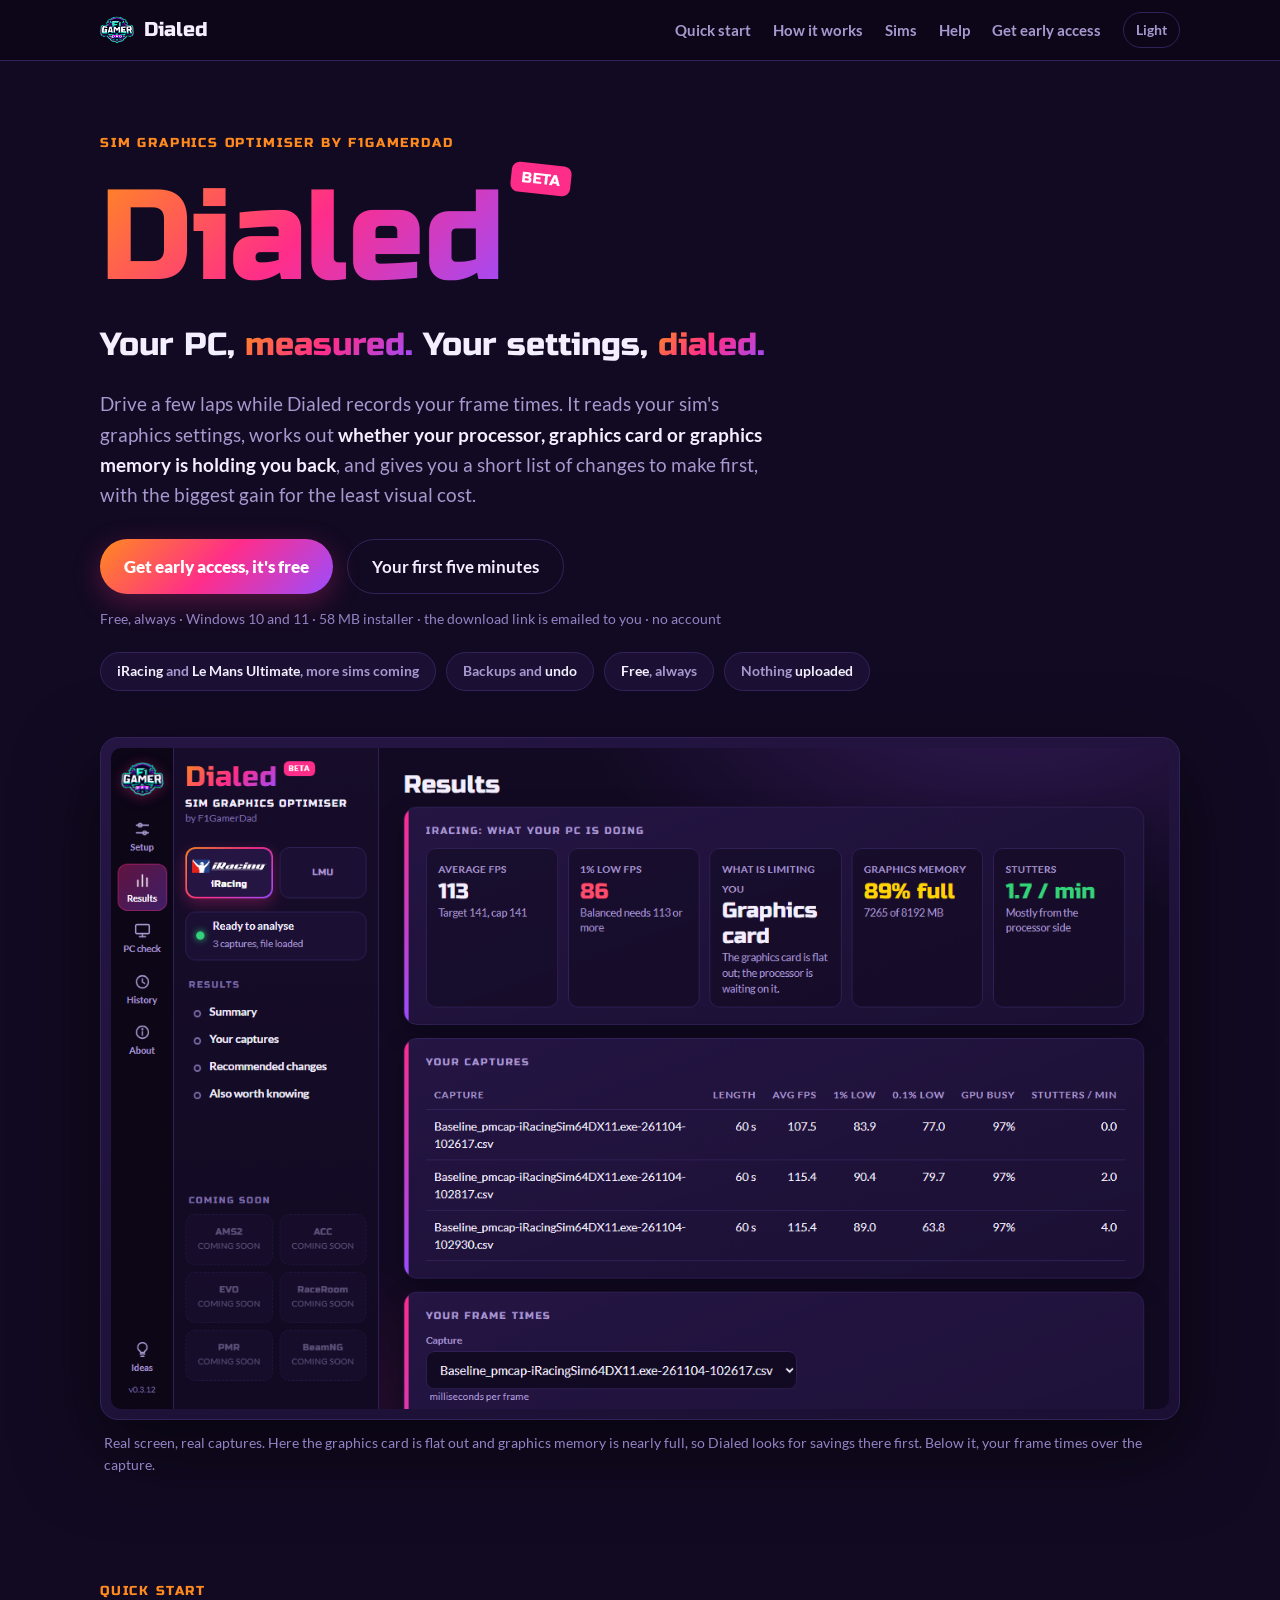
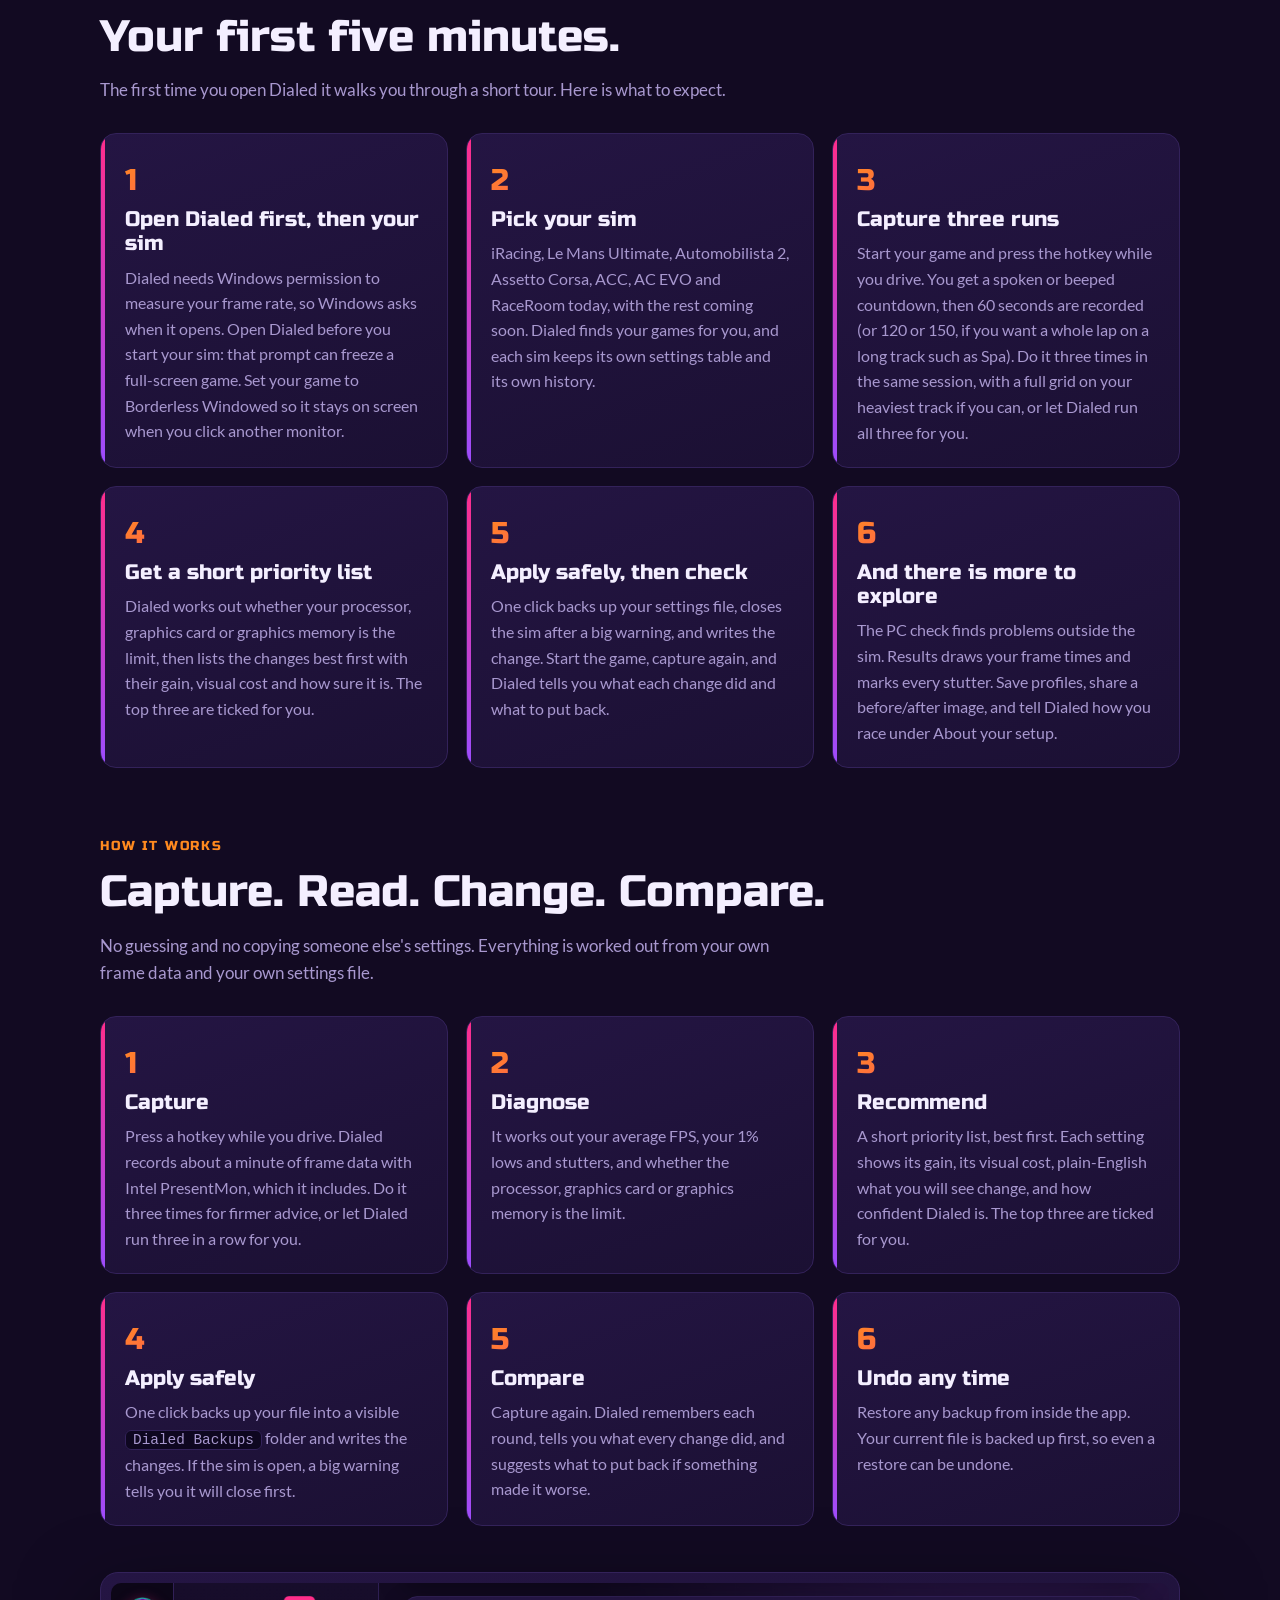
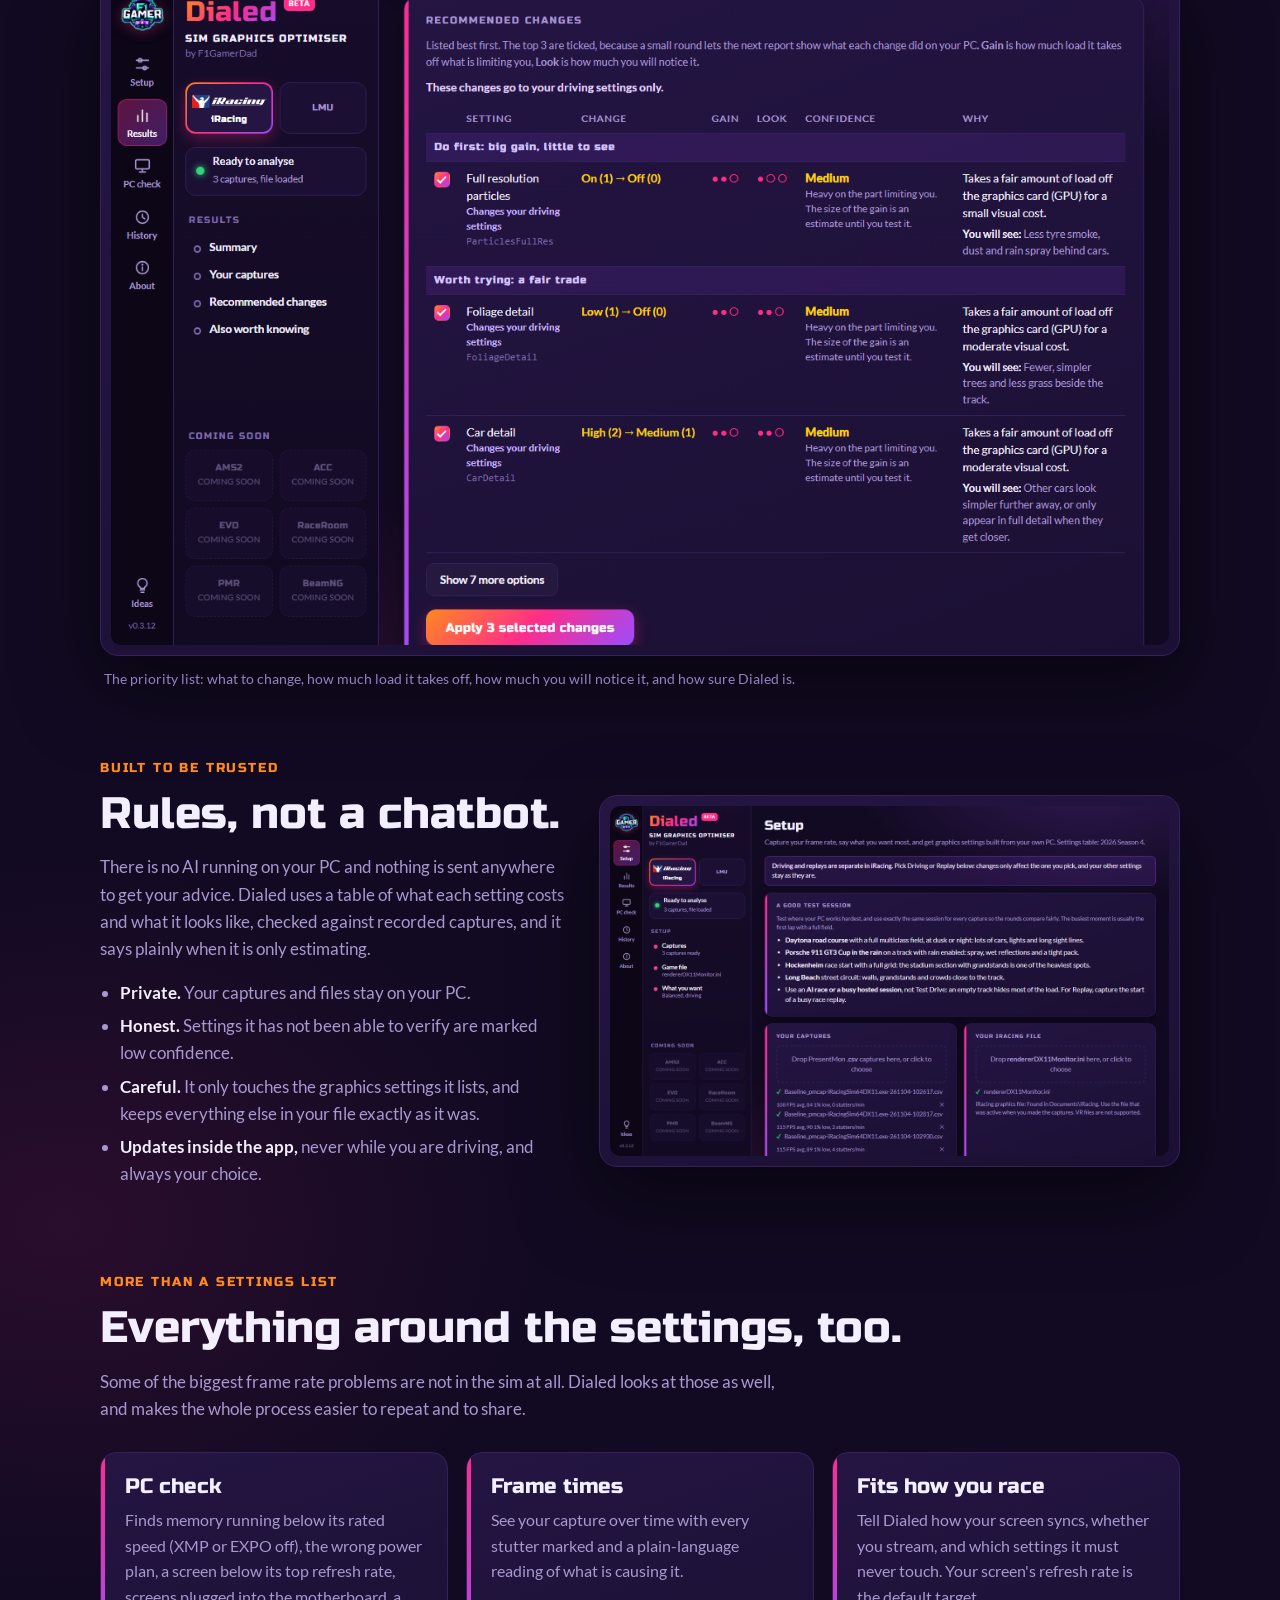
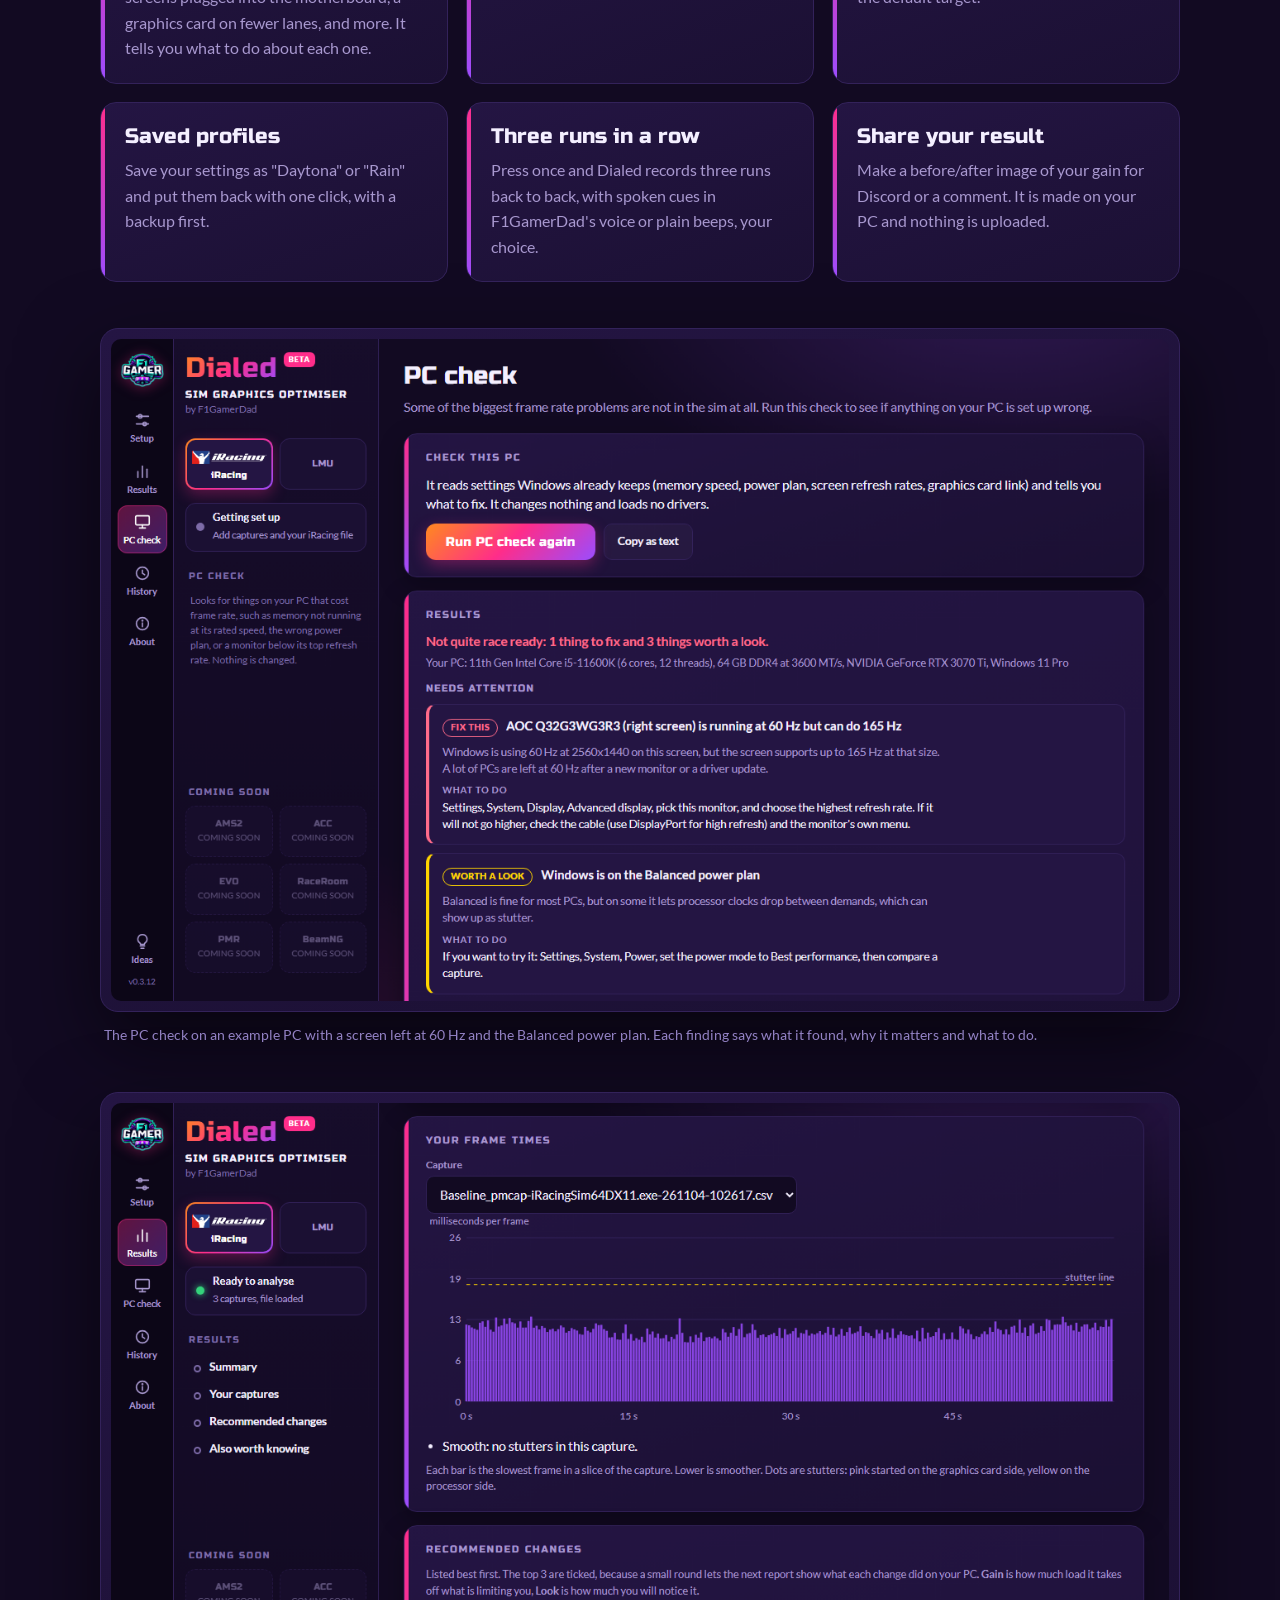
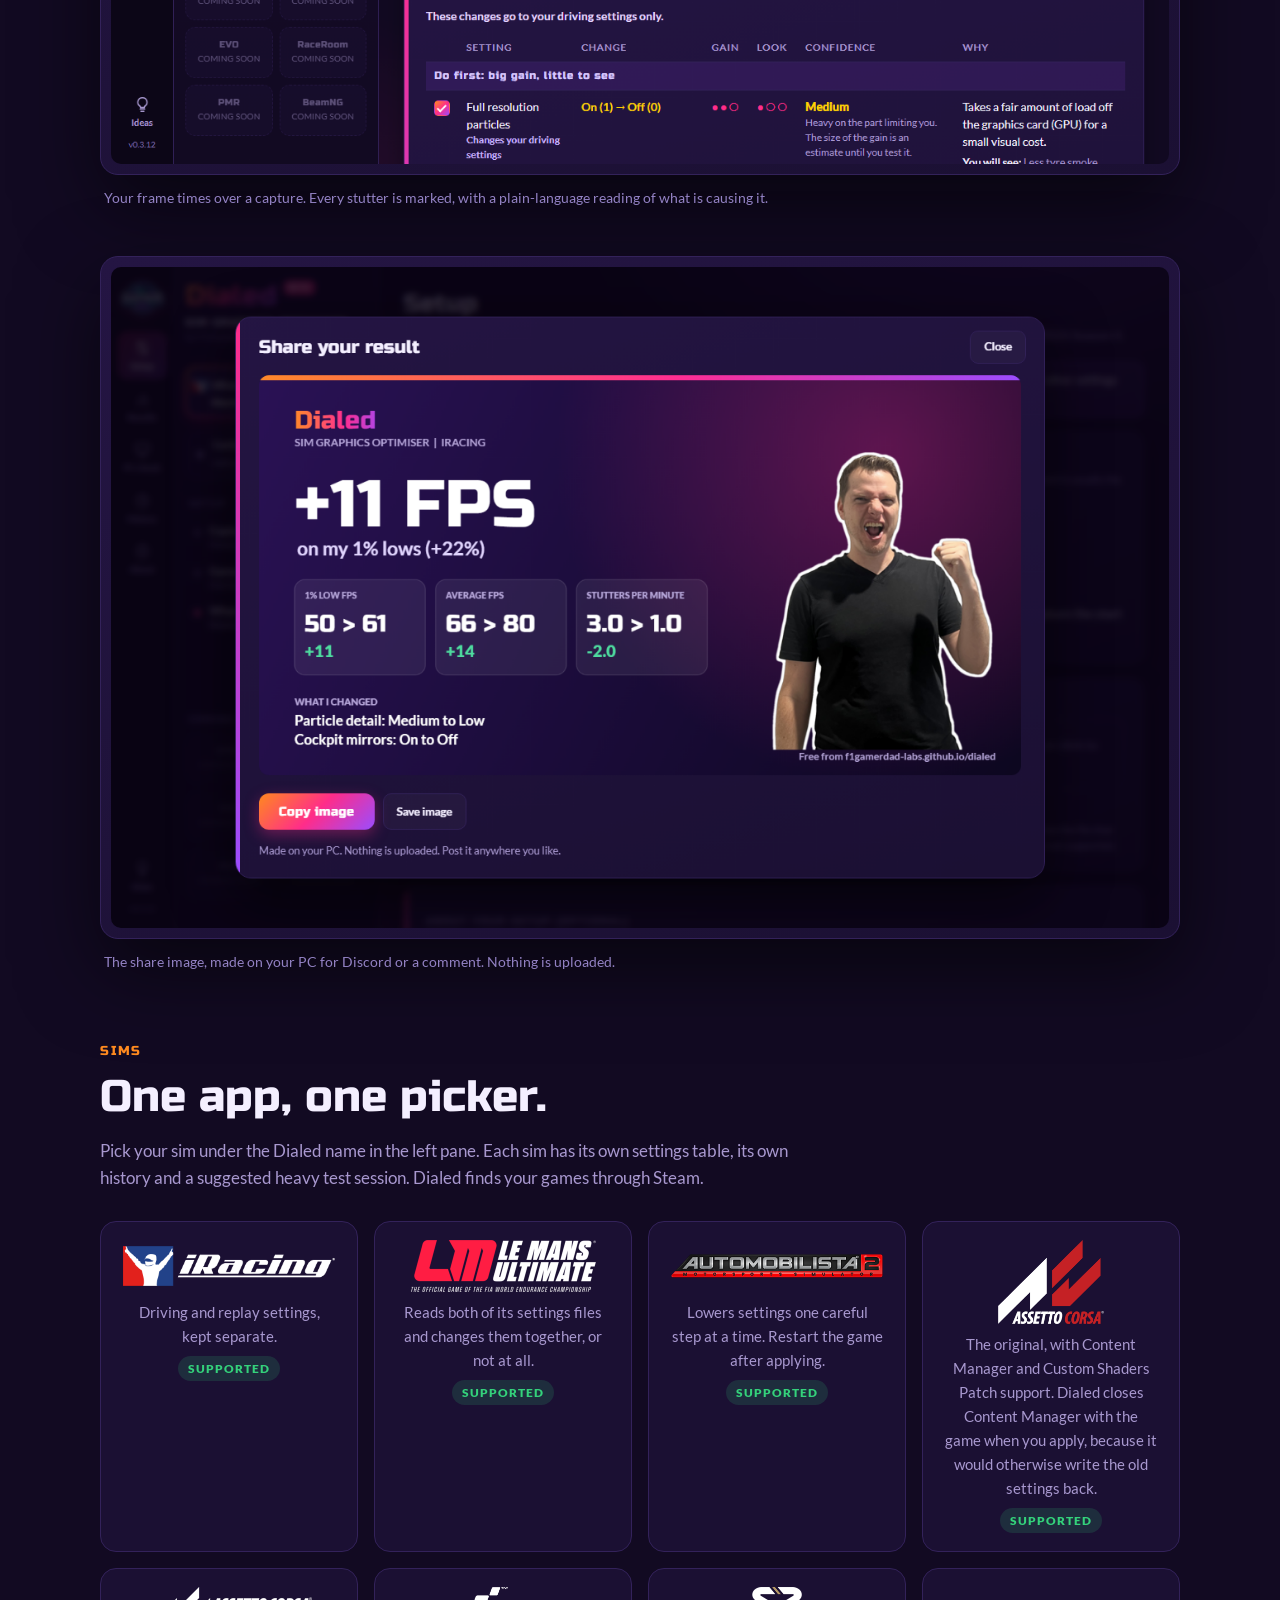
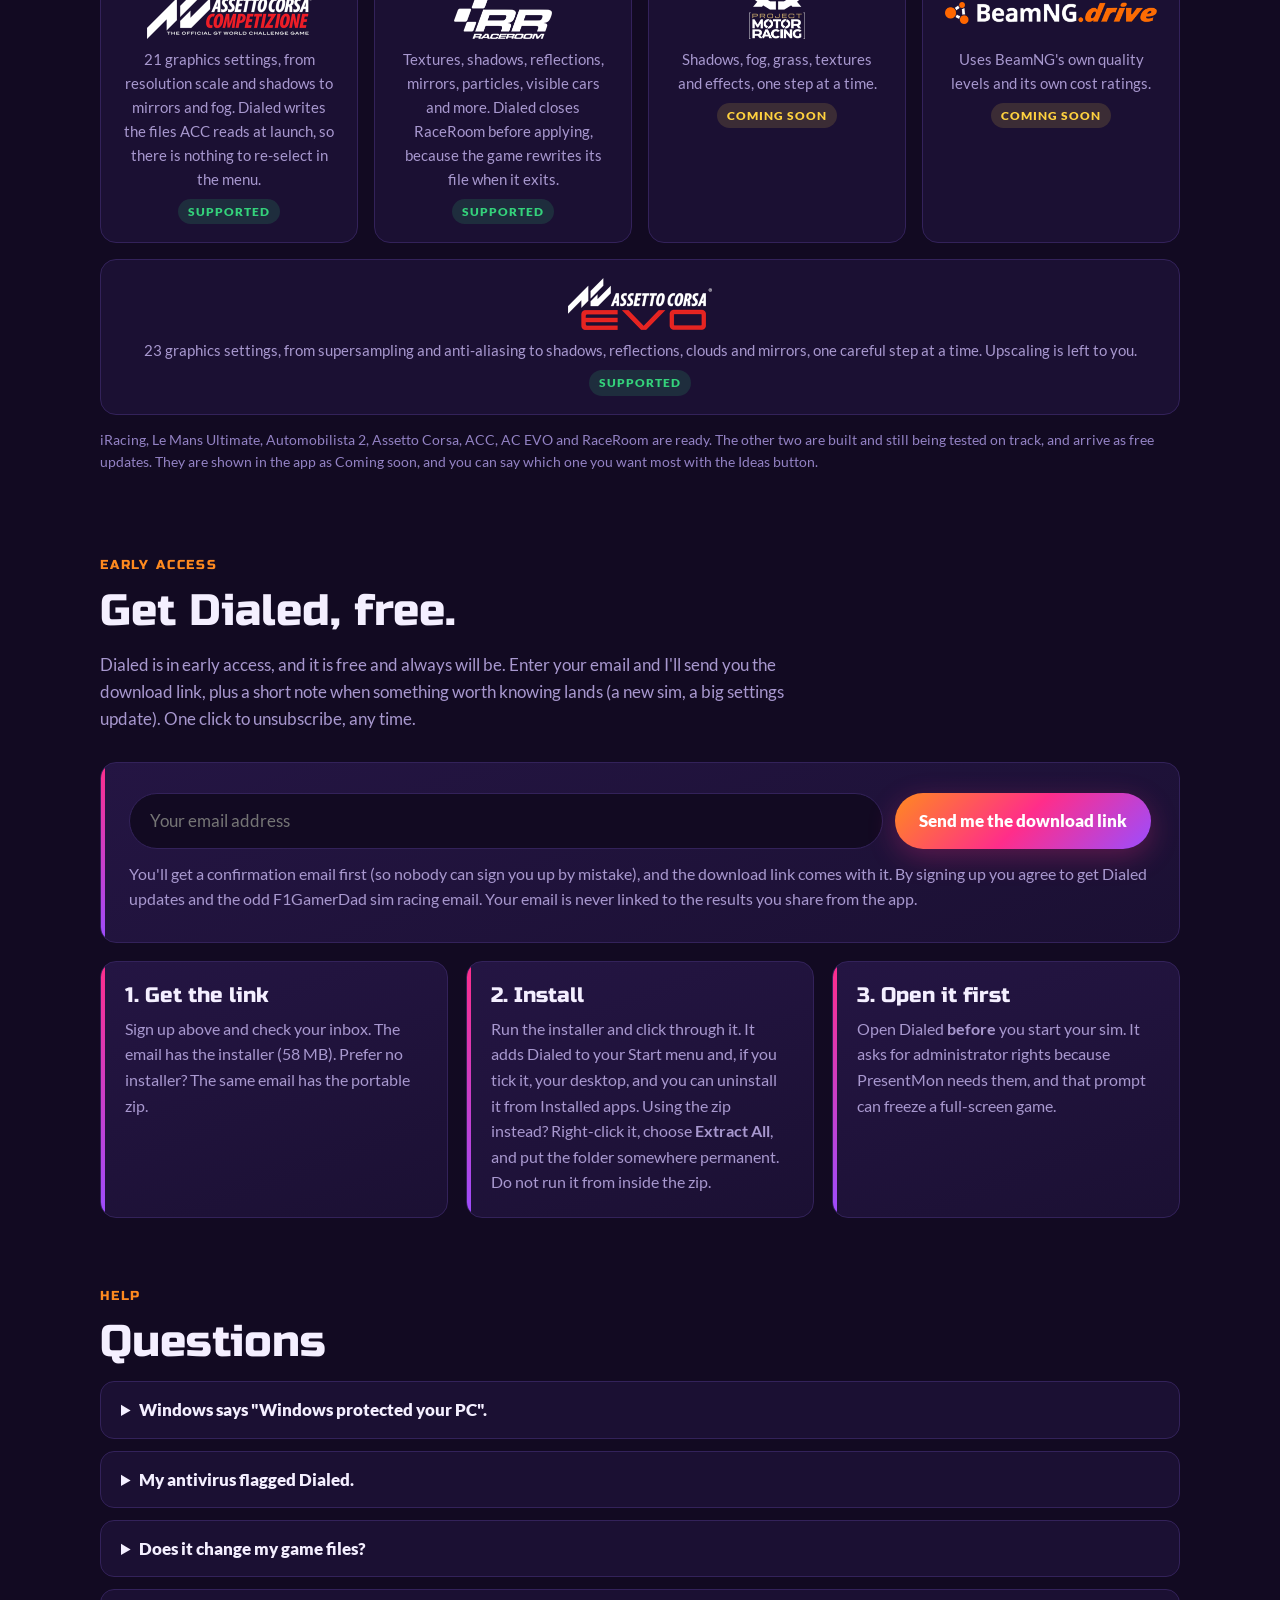
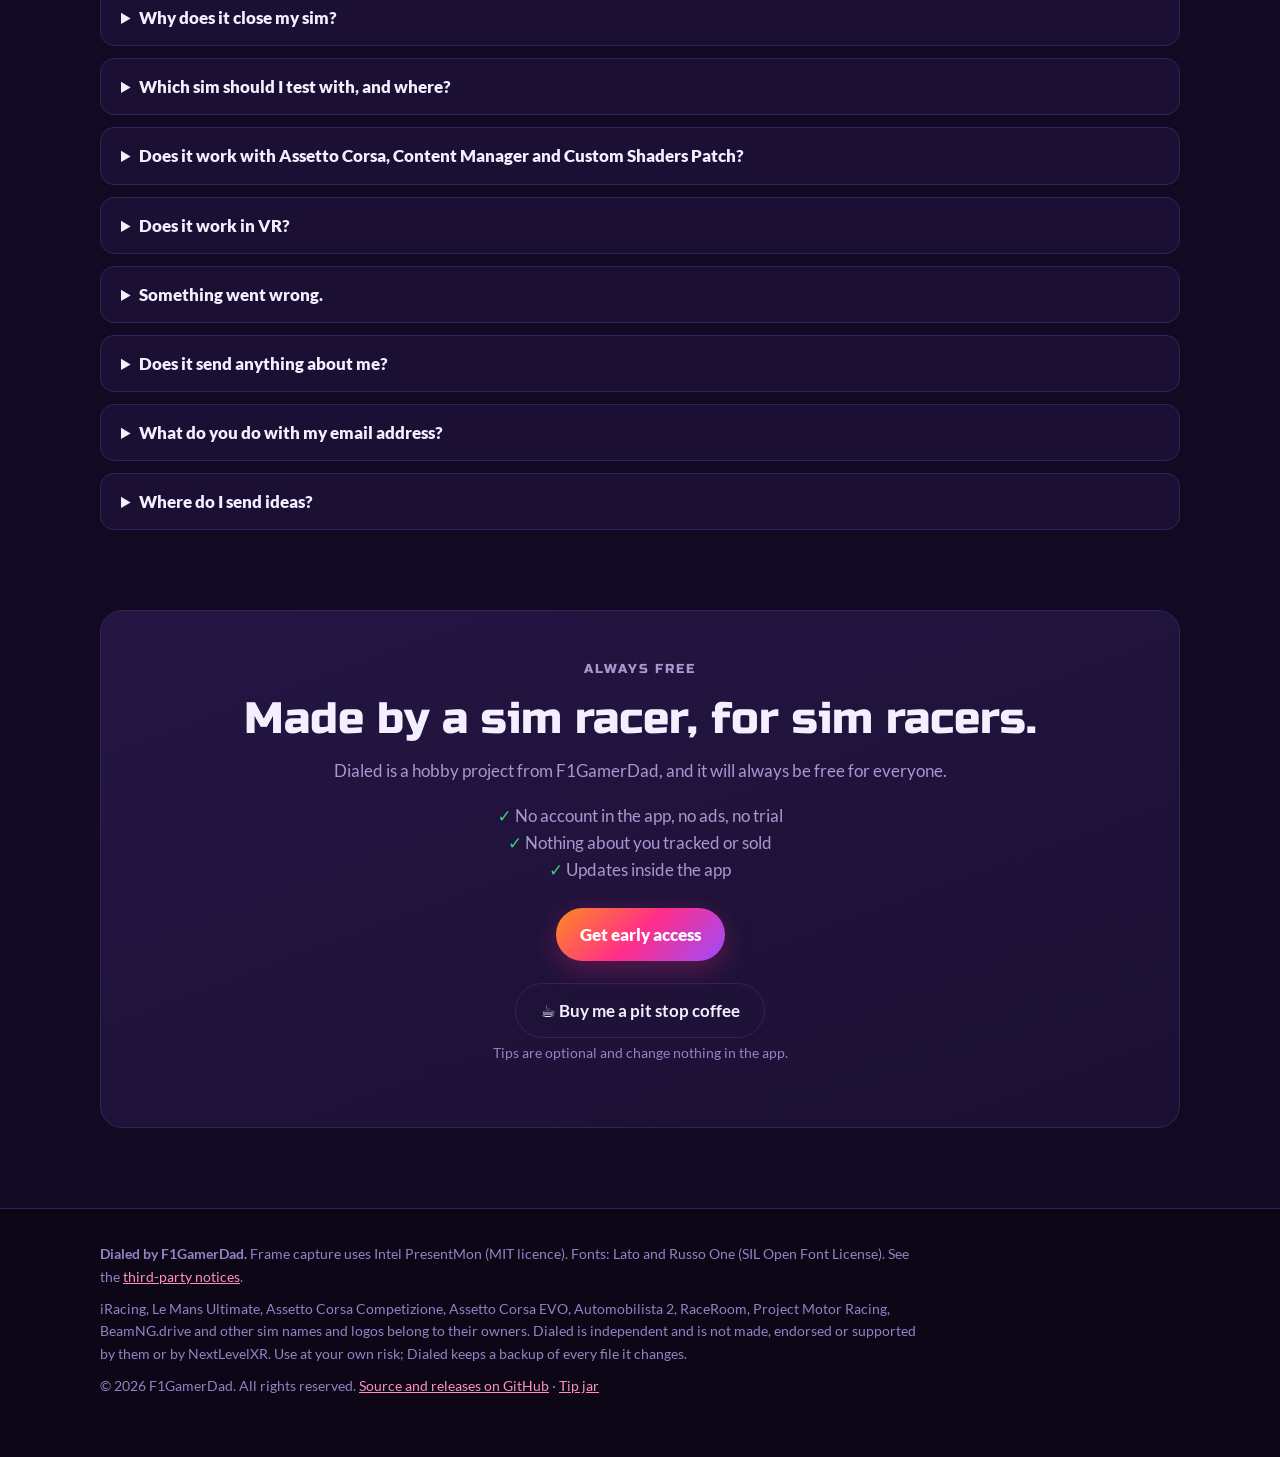
==== docs/index.html @ 2cbf71bb "Longer captures (60/120/150 s) and a start screen Capture length option, with a note when rounds wer" ====
<!doctype html>
<html lang="en">
<head>
<meta charset="utf-8">
<meta name="viewport" content="width=device-width, initial-scale=1">
<title>Dialed: sim graphics settings built from your own PC</title>
<meta name="description" content="Dialed reads your frame data and your sim's graphics settings, then tells you which settings to change first for a smoother frame rate. Free, always, for iRacing, Le Mans Ultimate, Automobilista 2, Assetto Corsa (including Custom Shaders Patch), Assetto Corsa Competizione, Assetto Corsa EVO and RaceRoom, with Project Motor Racing and BeamNG coming soon. Not for VR.">
<meta property="og:title" content="Dialed by F1GamerDad: Sim Graphics Optimiser">
<meta property="og:description" content="Capture a few laps. Dialed tells you what to change first. Rules-based, private, with backups and undo.">
<meta property="og:image" content="img/app-results.png">
<link rel="icon" href="assets/f1gd-logo.png">
<script>(function(){try{var t=localStorage.getItem("dialed.site.theme");if(t==="system")t=matchMedia("(prefers-color-scheme: light)").matches?"light":"dark";document.documentElement.dataset.theme=t==="light"?"light":"dark"}catch(e){}})();</script>
<style>
@font-face { font-family:"Lato"; src:url("assets/fonts/Lato-Regular.ttf") format("truetype"); font-weight:400; font-display:swap; }
@font-face { font-family:"Lato"; src:url("assets/fonts/Lato-Bold.ttf") format("truetype"); font-weight:700; font-display:swap; }
@font-face { font-family:"Lato"; src:url("assets/fonts/Lato-Black.ttf") format("truetype"); font-weight:900; font-display:swap; }
@font-face { font-family:"Russo One"; src:url("assets/fonts/RussoOne-400.woff2") format("woff2"); font-weight:400; font-display:swap; }
:root {
  --orange:#ff8a1f; --pink:#ff2d8a; --purple:#9b4dff; --yellow:#ffd400;
  --grad:linear-gradient(135deg,#ff8a1f 0%,#ff2d8a 50%,#9b4dff 100%);
  --bg:#120a22; --card:#1b1033; --card2:#241543; --line:#33225a; --rail:#0c0617;
  --text:#f4efff; --muted:#a898cf; --dim:#9382c4; --good:#34d27b;
}
* { box-sizing:border-box; }
html { scroll-behavior:smooth; scroll-padding-top:72px; }
body { margin:0; background:var(--bg); color:var(--text); font:17px/1.6 "Lato",system-ui,"Segoe UI",sans-serif;
  background-image:radial-gradient(1000px 600px at 85% -5%,rgba(155,77,255,.25),transparent 60%),radial-gradient(800px 600px at 5% 40%,rgba(255,45,138,.10),transparent 60%); background-repeat:no-repeat; }
h1,h2,h3 { font-family:"Russo One","Lato",sans-serif; font-weight:400; margin:0; line-height:1.15; }
a { color:#ff8fc0; } a:hover { color:#fff; }
.wrap { width:min(1080px,100% - 32px); margin:0 auto; }
.eyebrow { font-family:"Russo One"; font-size:13px; letter-spacing:.14em; text-transform:uppercase; color:var(--orange); margin:0 0 10px; }

/* nav */
nav.top { position:sticky; top:0; z-index:20; background:rgba(12,6,23,.88); backdrop-filter:blur(10px); border-bottom:1px solid var(--line); }
nav.top .wrap { display:flex; align-items:center; gap:22px; height:60px; }
nav.top .brand { display:flex; align-items:center; gap:10px; font-family:"Russo One"; font-size:20px; color:var(--text); text-decoration:none; margin-right:auto; }
nav.top .brand img { width:34px; height:34px; }
nav.top a.l { color:var(--muted); text-decoration:none; font-weight:700; font-size:15px; } nav.top a.l:hover { color:#fff; }
.btn { display:inline-flex; align-items:center; gap:8px; background:var(--grad); color:#fff !important; font-weight:900; text-decoration:none; padding:13px 24px; border-radius:999px; border:0; box-shadow:0 8px 28px rgba(255,45,138,.28); }
.btn:hover { filter:brightness(1.1); }
.btn.small { padding:8px 18px; font-size:14px; box-shadow:none; }
.btn.ghost { background:transparent; border:1px solid var(--line); box-shadow:none; color:var(--text) !important; font-weight:700; } .btn.ghost:hover { border-color:var(--pink); }

/* hero */
.hero { padding:72px 0 36px; }
.hero h1 { font-size:clamp(64px,13vw,128px); background:var(--grad); -webkit-background-clip:text; background-clip:text; color:transparent; display:inline-block; letter-spacing:-.01em; }
.beta { font-family:"Russo One"; font-size:15px; background:var(--pink); color:#fff; padding:3px 10px; border-radius:8px; vertical-align:top; margin-left:8px; transform:rotate(6deg); display:inline-block; }
.tag { font-family:"Russo One"; font-size:clamp(22px,3.4vw,32px); margin:8px 0 16px; }
.tag span { background:var(--grad); -webkit-background-clip:text; background-clip:text; color:transparent; }
.lead { color:var(--muted); max-width:680px; font-size:19px; } .lead b { color:var(--text); }
.cta { display:flex; flex-wrap:wrap; gap:14px; margin:28px 0 14px; }
.meta { color:var(--dim); font-size:14px; }
.pills { display:flex; flex-wrap:wrap; gap:10px; margin:22px 0 0; }
.pill { background:var(--card); border:1px solid var(--line); border-radius:999px; padding:7px 16px; font-size:14px; font-weight:700; color:var(--muted); } .pill b { color:var(--text); }
/* shots */
.shot { margin:46px 0 0; }
.frame { background:linear-gradient(160deg,var(--card2),var(--card)); border:1px solid var(--line); border-radius:18px; padding:10px; box-shadow:0 30px 80px rgba(0,0,0,.55); }
.frame img { display:block; width:100%; height:auto; border-radius:10px; }
.cap { color:var(--dim); font-size:14px; margin:12px 4px 0; }

section { padding:68px 0 0; }
section h2 { font-size:clamp(30px,5vw,44px); margin-bottom:14px; }
.sub { color:var(--muted); max-width:700px; margin:0 0 30px; }
.grid { display:grid; gap:18px; grid-template-columns:repeat(auto-fit,minmax(290px,1fr)); }
.card { background:linear-gradient(160deg,var(--card2),var(--card)); border:1px solid var(--line); border-radius:16px; padding:22px 24px; position:relative; overflow:hidden; }
.card::before { content:""; position:absolute; left:0; top:0; bottom:0; width:4px; background:linear-gradient(180deg,var(--pink),var(--purple)); }
.card h3 { font-size:21px; margin-bottom:8px; } .card p { margin:0; color:var(--muted); font-size:16px; } .card p + p { margin-top:10px; }
.step { counter-increment:s; } .step .n { font-family:"Russo One"; font-size:30px; background:var(--grad); -webkit-background-clip:text; background-clip:text; color:transparent; display:block; margin-bottom:4px; }
.two { display:grid; gap:34px; grid-template-columns:1fr 1.25fr; align-items:center; }
@media (max-width:820px){ .two { grid-template-columns:1fr; } nav.top a.l { display:none; } nav.top a.l.keep { display:inline; } }
.list { padding-left:20px; color:var(--muted); } .list li { margin:6px 0; } .list b { color:var(--text); }
.sims { display:flex; gap:16px; flex-wrap:wrap; }
.sim { flex:1 1 220px; background:var(--card); border:1px solid var(--line); border-radius:16px; padding:18px 22px; text-align:center; }
.sim img { height:52px; width:auto; max-width:100%; object-fit:contain; display:block; margin:0 auto 6px; } .sim .nm { font-family:"Russo One"; font-size:22px; } .sim p { margin:8px 0 0; color:var(--muted); font-size:15px; }
.sim.soon { opacity:.7; border-style:dashed; }
.sim .nm { line-height:1.2; margin-bottom:2px; } .sims .sim { flex:1 1 240px; }
.status.new { background:rgba(155,77,255,.18); color:#c9a6ff; } .status.soon { background:rgba(255,210,63,.14); color:#ffd23f; }
.status { display:inline-block; font-size:12px; font-weight:900; letter-spacing:.08em; text-transform:uppercase; padding:3px 10px; border-radius:999px; background:rgba(52,210,123,.15); color:var(--good); margin-top:8px; } .soon .status { background:rgba(255,212,0,.14); color:var(--yellow); }
details { background:var(--card); border:1px solid var(--line); border-radius:14px; padding:14px 20px; margin:0 0 12px; }
summary { cursor:pointer; font-weight:900; } details p { color:var(--muted); margin:10px 0 0; }
.free { text-align:center; padding:48px 26px; border:1px solid var(--line); border-radius:22px; background:linear-gradient(160deg,var(--card2),var(--card)); }
.free h2 { margin-bottom:12px; } .free p { color:var(--muted); max-width:640px; margin:0 auto 14px; }
.ticks { list-style:none; padding:0; margin:18px 0 24px; color:var(--muted); } .ticks li::before { content:"✓ "; color:var(--good); font-weight:900; }
footer { margin-top:80px; border-top:1px solid var(--line); background:var(--rail); padding:34px 0 50px; color:var(--dim); font-size:14px; } footer p { margin:0 0 10px; max-width:820px; }
.newsform { display:flex; gap:12px; flex-wrap:wrap; } .newsform input { flex:1 1 260px; min-width:0; background:var(--bg); color:var(--text); border:1px solid var(--line); border-radius:999px; padding:13px 20px; font:inherit; } .newsform input:focus { outline:2px solid var(--pink); border-color:transparent; } .newsform button { cursor:pointer; font:inherit; font-weight:900; }
[hidden] { display:none !important; }
:root { color-scheme:dark; }
/* Light theme (nav button). The hero artwork and screenshots stay as they are. */
:root[data-theme="light"] { --bg:#f5f2fa; --card:#ffffff; --card2:#f4effc; --line:#d9cdef; --rail:#ebe5f6; --text:#1b1233; --muted:#4e4377; --dim:#5f5390; --good:#157a45; --orange:#b34700; --yellow:#8f5f00; color-scheme:light; }
:root[data-theme="light"] body { background-image:radial-gradient(1000px 600px at 85% -5%,rgba(155,77,255,.10),transparent 60%),radial-gradient(800px 600px at 5% 40%,rgba(255,45,138,.06),transparent 60%); }
:root[data-theme="light"] nav.top { background:rgba(255,255,255,.9); }
:root[data-theme="light"] a { color:#b4136b; } :root[data-theme="light"] a:hover { color:#1b1233; }
:root[data-theme="light"] code { background:#efe9fa; }
:root[data-theme="light"] .btn, :root[data-theme="light"] .btn:hover { color:#fff !important; }
:root[data-theme="light"] .btn.ghost { color:var(--text) !important; }
:root[data-theme="light"] .frame { box-shadow:0 20px 50px rgba(27,18,51,.18); }
:root[data-theme="light"] .sim img { filter:invert(1) hue-rotate(180deg); }
.themebtn { all:unset; cursor:pointer; box-sizing:border-box; color:var(--muted); font-weight:700; font-size:14px; padding:6px 12px; border:1px solid var(--line); border-radius:999px; } .themebtn:hover { color:var(--text); border-color:var(--pink); } .themebtn:focus-visible { outline:2px solid var(--pink); outline-offset:2px; }code { background:#0e0720; border:1px solid var(--line); border-radius:6px; padding:1px 7px; font-size:.9em; color:var(--muted); }
</style>
</head>
<body>
<nav class="top"><div class="wrap">
  <a class="brand" href="#top"><img src="assets/f1gd-logo.png" alt="">Dialed</a>
  <a class="l" href="#start">Quick start</a><a class="l" href="#how">How it works</a><a class="l" href="#sims">Sims</a><a class="l" href="#help">Help</a><a class="l keep" href="#access">Get early access</a><button class="themebtn" id="themeBtn" type="button" aria-label="Switch to the light theme">Light</button>
</div></nav>

<header class="hero" id="top"><div class="wrap">
  <p class="eyebrow">Sim graphics optimiser by F1GamerDad</p>
  <h1>Dialed</h1><span class="beta">BETA</span>
  <p class="tag">Your PC, <span>measured.</span> Your settings, <span>dialed.</span></p>
  <p class="lead">Drive a few laps while Dialed records your frame times. It reads your sim's graphics settings, works out <b>whether your processor, graphics card or graphics memory is holding you back</b>, and gives you a short list of changes to make first, with the biggest gain for the least visual cost.</p>
  <div class="cta">
    <a class="btn" id="dl" href="#access">Get early access, it's free</a>
    <a class="btn ghost" href="#start">Your first five minutes</a>
  </div>
  <p class="meta">Free, always · Windows 10 and 11 · 58 MB installer · the download link is emailed to you · no account</p>
  <div class="pills"><span class="pill"><b>iRacing</b> and <b>Le Mans Ultimate</b>, more sims coming</span><span class="pill">Backups and <b>undo</b></span><span class="pill"><b>Free</b>, always</span><span class="pill">Nothing <b>uploaded</b></span></div>
  <div class="shot"><div class="frame"><img src="img/app-results.png" alt="Dialed's results screen: average FPS, 1% lows, what is limiting you and graphics memory use, with the frame-time chart below" width="1280" height="800"></div>
  <p class="cap">Real screen, real captures. Here the graphics card is flat out and graphics memory is nearly full, so Dialed looks for savings there first. Below it, your frame times over the capture.</p></div>
</div></header>

<section id="start"><div class="wrap">
  <p class="eyebrow">Quick start</p><h2>Your first five minutes.</h2>
  <p class="sub">The first time you open Dialed it walks you through a short tour. Here is what to expect.</p>
  <div class="grid" style="margin-top:24px">
    <div class="card step"><span class="n">1</span><h3>Open Dialed first, then your sim</h3><p>Dialed needs Windows permission to measure your frame rate, so Windows asks when it opens. Open Dialed before you start your sim: that prompt can freeze a full-screen game. Set your game to Borderless Windowed so it stays on screen when you click another monitor.</p></div>
    <div class="card step"><span class="n">2</span><h3>Pick your sim</h3><p>iRacing, Le Mans Ultimate, Automobilista 2, Assetto Corsa, ACC, AC EVO and RaceRoom today, with the rest coming soon. Dialed finds your games for you, and each sim keeps its own settings table and its own history.</p></div>
    <div class="card step"><span class="n">3</span><h3>Capture three runs</h3><p>Start your game and press the hotkey while you drive. You get a spoken or beeped countdown, then 60 seconds are recorded (or 120 or 150, if you want a whole lap on a long track such as Spa). Do it three times in the same session, with a full grid on your heaviest track if you can, or let Dialed run all three for you.</p></div>
    <div class="card step"><span class="n">4</span><h3>Get a short priority list</h3><p>Dialed works out whether your processor, graphics card or graphics memory is the limit, then lists the changes best first with their gain, visual cost and how sure it is. The top three are ticked for you.</p></div>
    <div class="card step"><span class="n">5</span><h3>Apply safely, then check</h3><p>One click backs up your settings file, closes the sim after a big warning, and writes the change. Start the game, capture again, and Dialed tells you what each change did and what to put back.</p></div>
    <div class="card step"><span class="n">6</span><h3>And there is more to explore</h3><p>The PC check finds problems outside the sim. Results draws your frame times and marks every stutter. Save profiles, share a before/after image, and tell Dialed how you race under About your setup.</p></div>
  </div>
</div></section>

<section id="how"><div class="wrap">
  <p class="eyebrow">How it works</p><h2>Capture. Read. Change. Compare.</h2>
  <p class="sub">No guessing and no copying someone else's settings. Everything is worked out from your own frame data and your own settings file.</p>
  <div class="grid">
    <div class="card step"><span class="n">1</span><h3>Capture</h3><p>Press a hotkey while you drive. Dialed records about a minute of frame data with Intel PresentMon, which it includes. Do it three times for firmer advice, or let Dialed run three in a row for you.</p></div>
    <div class="card step"><span class="n">2</span><h3>Diagnose</h3><p>It works out your average FPS, your 1% lows and stutters, and whether the processor, graphics card or graphics memory is the limit.</p></div>
    <div class="card step"><span class="n">3</span><h3>Recommend</h3><p>A short priority list, best first. Each setting shows its gain, its visual cost, plain-English what you will see change, and how confident Dialed is. The top three are ticked for you.</p></div>
    <div class="card step"><span class="n">4</span><h3>Apply safely</h3><p>One click backs up your file into a visible <code>Dialed Backups</code> folder and writes the changes. If the sim is open, a big warning tells you it will close first.</p></div>
    <div class="card step"><span class="n">5</span><h3>Compare</h3><p>Capture again. Dialed remembers each round, tells you what every change did, and suggests what to put back if something made it worse.</p></div>
    <div class="card step"><span class="n">6</span><h3>Undo any time</h3><p>Restore any backup from inside the app. Your current file is backed up first, so even a restore can be undone.</p></div>
  </div>
  <div class="shot"><div class="frame"><img src="img/app-recommendations.png" alt="Dialed's recommended changes list with gain, look, confidence and reasons" width="1280" height="800" loading="lazy"></div>
  <p class="cap">The priority list: what to change, how much load it takes off, how much you will notice it, and how sure Dialed is.</p></div>
</div></section>

<section><div class="wrap two">
  <div>
    <p class="eyebrow">Built to be trusted</p><h2>Rules, not a chatbot.</h2>
    <p class="sub" style="margin-bottom:14px">There is no AI running on your PC and nothing is sent anywhere to get your advice. Dialed uses a table of what each setting costs and what it looks like, checked against recorded captures, and it says plainly when it is only estimating.</p>
    <ul class="list"><li><b>Private.</b> Your captures and files stay on your PC.</li><li><b>Honest.</b> Settings it has not been able to verify are marked low confidence.</li><li><b>Careful.</b> It only touches the graphics settings it lists, and keeps everything else in your file exactly as it was.</li><li><b>Updates inside the app,</b> never while you are driving, and always your choice.</li></ul>
  </div>
  <div class="frame"><img src="img/app-setup.png" alt="Dialed's setup screen with a sim picker, capture list and goal selector" width="1280" height="800" loading="lazy"></div>
</div></section>

<section id="more"><div class="wrap">
  <p class="eyebrow">More than a settings list</p><h2>Everything around the settings, too.</h2>
  <p class="sub">Some of the biggest frame rate problems are not in the sim at all. Dialed looks at those as well, and makes the whole process easier to repeat and to share.</p>
  <div class="grid">
    <div class="card step"><h3>PC check</h3><p>Finds memory running below its rated speed (XMP or EXPO off), the wrong power plan, a screen below its top refresh rate, screens plugged into the motherboard, a graphics card on fewer lanes, and more. It tells you what to do about each one.</p></div>
    <div class="card step"><h3>Frame times</h3><p>See your capture over time with every stutter marked and a plain-language reading of what is causing it.</p></div>
    <div class="card step"><h3>Fits how you race</h3><p>Tell Dialed how your screen syncs, whether you stream, and which settings it must never touch. Your screen's refresh rate is the default target.</p></div>
    <div class="card step"><h3>Saved profiles</h3><p>Save your settings as "Daytona" or "Rain" and put them back with one click, with a backup first.</p></div>
    <div class="card step"><h3>Three runs in a row</h3><p>Press once and Dialed records three runs back to back, with spoken cues in F1GamerDad's voice or plain beeps, your choice.</p></div>
    <div class="card step"><h3>Share your result</h3><p>Make a before/after image of your gain for Discord or a comment. It is made on your PC and nothing is uploaded.</p></div>
  </div>
  <div class="shot"><div class="frame"><img src="img/app-pccheck.png" alt="Dialed's PC check: a list of things to fix on this PC, each with what to do about it" width="1280" height="800" loading="lazy"></div>
  <p class="cap">The PC check on an example PC with a screen left at 60 Hz and the Balanced power plan. Each finding says what it found, why it matters and what to do.</p></div>
  <div class="shot"><div class="frame"><img src="img/app-frametimes.png" alt="Dialed's frame-time chart: the slowest frame in each slice of a capture, with a stutter line" width="1280" height="800" loading="lazy"></div>
  <p class="cap">Your frame times over a capture. Every stutter is marked, with a plain-language reading of what is causing it.</p></div>
  <div class="shot"><div class="frame"><img src="img/app-share.png" alt="Dialed's share image: a before and after result card for Discord or a comment" width="1280" height="800" loading="lazy"></div>
  <p class="cap">The share image, made on your PC for Discord or a comment. Nothing is uploaded.</p></div>
</div></section>

<section id="sims"><div class="wrap">
  <p class="eyebrow">Sims</p><h2>One app, one picker.</h2>
  <p class="sub">Pick your sim under the Dialed name in the left pane. Each sim has its own settings table, its own history and a suggested heavy test session. Dialed finds your games through Steam.</p>
  <div class="sims">
    <div class="sim"><img src="assets/sims/iracing.png" alt="iRacing"><p>Driving and replay settings, kept separate.</p><span class="status">Supported</span></div>
    <div class="sim"><img src="assets/sims/lmu.png" alt="Le Mans Ultimate" loading="lazy"><p>Reads both of its settings files and changes them together, or not at all.</p><span class="status">Supported</span></div>
    <div class="sim"><img src="assets/sims/ams2.png" alt="Automobilista 2" loading="lazy"><p>Lowers settings one careful step at a time. Restart the game after applying.</p><span class="status">Supported</span></div>
    <div class="sim"><img src="assets/sims/ac.png" alt="Assetto Corsa" loading="lazy" style="height:84px"><p>The original, with Content Manager and Custom Shaders Patch support. Dialed closes Content Manager with the game when you apply, because it would otherwise write the old settings back.</p><span class="status">Supported</span></div>
    <div class="sim"><img src="assets/sims/acc.png" alt="Assetto Corsa Competizione" loading="lazy"><p>21 graphics settings, from resolution scale and shadows to mirrors and fog. Dialed writes the files ACC reads at launch, so there is nothing to re-select in the menu.</p><span class="status">Supported</span></div>
    <div class="sim"><img src="assets/sims/raceroom.png" alt="RaceRoom" loading="lazy"><p>Textures, shadows, reflections, mirrors, particles, visible cars and more. Dialed closes RaceRoom before applying, because the game rewrites its file when it exits.</p><span class="status">Supported</span></div>
    <div class="sim"><img src="assets/sims/pmr.png" alt="Project Motor Racing" loading="lazy"><p>Shadows, fog, grass, textures and effects, one step at a time.</p><span class="status soon">Coming soon</span></div>
    <div class="sim"><img src="assets/sims/beamng.png" alt="BeamNG.drive" loading="lazy"><p>Uses BeamNG's own quality levels and its own cost ratings.</p><span class="status soon">Coming soon</span></div>
    <div class="sim"><img src="assets/sims/acevo.png" alt="Assetto Corsa EVO" loading="lazy"><p>23 graphics settings, from supersampling and anti-aliasing to shadows, reflections, clouds and mirrors, one careful step at a time. Upscaling is left to you.</p><span class="status">Supported</span></div>
  </div>
  <p class="meta" style="margin-top:14px">iRacing, Le Mans Ultimate, Automobilista 2, Assetto Corsa, ACC, AC EVO and RaceRoom are ready. The other two are built and still being tested on track, and arrive as free updates. They are shown in the app as Coming soon, and you can say which one you want most with the Ideas button.</p>
</div></section>

<section id="access"><div class="wrap">
  <p class="eyebrow">Early access</p><h2>Get Dialed, free.</h2>
  <p class="sub">Dialed is in early access, and it is free and always will be. Enter your email and I'll send you the download link, plus a short note when something worth knowing lands (a new sim, a big settings update). One click to unsubscribe, any time.</p>
  <div class="card" style="padding:30px 28px;margin-bottom:18px" id="accessCard">
    <form id="accessForm" class="newsform" action="https://app.kit.com/forms/10202736/subscriptions" method="post">
      <input type="email" name="email_address" id="accessEmail" placeholder="Your email address" required autocomplete="email" aria-label="Email address">
      <button class="btn" type="submit" id="accessBtn">Send me the download link</button>
    </form>
    <p class="meta" id="accessMsg" role="status" style="margin:12px 0 0">You'll get a confirmation email first (so nobody can sign you up by mistake), and the download link comes with it. By signing up you agree to get Dialed updates and the odd F1GamerDad sim racing email. Your email is never linked to the results you share from the app.</p>
    <div id="accessDone" hidden>
      <h3 style="font-size:24px;margin-bottom:8px">Check your inbox.</h3>
      <p style="color:var(--muted);margin:0 0 12px">Click the confirmation link in the email and the Dialed download link is in there. Nothing yet? Look in spam or promotions, and give it a few minutes.</p>
      <p style="color:var(--muted);margin:0 0 12px"><b>Already on my list, or still nothing after a few minutes?</b> Kit does not send a new email to people who have already confirmed, and some mail providers (Yahoo, Outlook) hold it back. <a href="welcome.html">Go straight to your download.</a></p>
      <p style="color:var(--muted);margin:0 0 16px">While you wait, two things that make a big difference to me:</p>
      <p style="margin:0 0 10px"><a class="btn small" href="https://www.youtube.com/@f1gamerdad?sub_confirmation=1" target="_blank" rel="noopener">Subscribe on YouTube</a></p>
      <p class="meta" style="margin:0">And if you're watching the launch video, hit the <b>Hype</b> button under it. It helps more sim racers find Dialed.</p>
    </div>
  </div>
  <div class="grid">
    <div class="card"><h3>1. Get the link</h3><p>Sign up above and check your inbox. The email has the installer (58 MB). Prefer no installer? The same email has the portable zip.</p></div>
    <div class="card"><h3>2. Install</h3><p>Run the installer and click through it. It adds Dialed to your Start menu and, if you tick it, your desktop, and you can uninstall it from Installed apps. Using the zip instead? Right-click it, choose <b>Extract All</b>, and put the folder somewhere permanent. Do not run it from inside the zip.</p></div>
    <div class="card"><h3>3. Open it first</h3><p>Open Dialed <b>before</b> you start your sim. It asks for administrator rights because PresentMon needs them, and that prompt can freeze a full-screen game.</p></div>
  </div>
</div></section>

<section id="help"><div class="wrap">
  <p class="eyebrow">Help</p><h2>Questions</h2>
  <details><summary>Windows says "Windows protected your PC".</summary><p>Dialed is not signed with a paid code-signing certificate yet, so Windows shows this for any new app. Click <b>More info</b>, then <b>Run anyway</b>. The full source is public on GitHub if you want to check what it does.</p></details>
  <details><summary>My antivirus flagged Dialed.</summary><p>That can happen with new, unsigned programs, and more so with ones that measure frame rate and ask for administrator rights, which Dialed does. It is a false alarm, but you do not have to take my word for it. Every release lists a SHA-256 checksum for each file (in the release notes and in <code>SHA256SUMS.txt</code> on the <a href="https://github.com/f1gamerdad-labs/dialed/releases">releases page</a>). In PowerShell, <code>Get-FileHash .\Dialed-Setup.exe</code> prints yours, and the two should match exactly. The full source is public on GitHub, and frame capture is Intel's open-source PresentMon. If your antivirus keeps blocking it, tell me which one and which file, and I will send it to the vendor as a false positive.</p></details>
  <details><summary>Does it change my game files?</summary><p>Only when you press Apply, only the graphics settings it lists, and always after saving a backup. Backups live in a visible <code>Dialed Backups</code> folder next to the sim's own settings, and you can restore any of them in the app.</p></details>
  <details><summary>Why does it close my sim?</summary><p>Sims rewrite their settings file when they exit, which would overwrite the change. So Dialed warns you clearly, closes the sim, saves the file, and you start the sim again.</p></details>
  <details><summary>Which sim should I test with, and where?</summary><p>Pick the heaviest session your PC handles: a full grid, ideally in rain or at night, and capture the first lap. The Setup page lists suggested tests for each sim, and a Launch button starts the game through Steam with Dialed already open. Use the same session every time so rounds compare fairly.</p></details>
  <details><summary>Does it work with Assetto Corsa, Content Manager and Custom Shaders Patch?</summary><p>Yes, with the original Assetto Corsa. Dialed changes the video settings in <code>Documents\Assetto Corsa\cfg\video.ini</code>. If you use Custom Shaders Patch it also adjusts its performance settings (pixel density, level-of-detail distances, lighting, shadows, Extra FX, particles, mirrors, rain and grass), but only for features you have switched on, and only by writing into CSP's own small override files. Content Manager keeps its own copy of AC's settings and writes it back when the game closes, so Dialed closes it together with the game when you apply and tells you first. Weather mods such as Pure are left alone. This is the original Assetto Corsa; Assetto Corsa Competizione and AC EVO are separate games, still coming soon.</p></details>
  <details><summary>Does it work in VR?</summary><p>Not for VR. Dialed is built for monitors, single screen and triples, and it will not accept a VR settings file. For VR, I'd suggest using NextLevelXR, which is made for it.</p></details>
  <details><summary>Something went wrong.</summary><p>Use the <b>Report</b> button in the app. It saves a zip with your log and (if you tick them) your captures and graphics settings, and sends your message to me. The zip is not uploaded by the app.</p></details>
  <details><summary>Does it send anything about me?</summary><p>No. The only network use is checking GitHub for updates (which you can switch off) and the Report and Ideas buttons when you press them. There is also an optional Share my result button that shows you exactly what it would send and only sends it if you press Send. The more results people share, the more confident the recommendations can become over time. If you want to help improve the advice without pressing it every time, you can tick "share automatically" there (or in About). Then each finished round sends the same anonymous summary: the sim, what limited your PC, the settings changed with their confidence, whether each change was kept, the before and after frame rates and, if you ran the PC check, your processor, graphics card, memory and screen count. No name, email, file paths or capture files. It is off until you turn it on, and you can switch it off at any time.</p></details>
  <details><summary>What do you do with my email address?</summary><p>You give it to get the Dialed download link. It goes into my email list (run by Kit), and I use it to send you Dialed updates and the occasional F1GamerDad sim racing email. You can unsubscribe in one click from any email. I don't sell it or share it. The app never sees your email, and it is never linked to results you choose to share.</p></details>
  <details><summary>Where do I send ideas?</summary><p>Use the <b>Ideas</b> button in the app, or the form it opens.</p></details>
</div></section>

<section id="tip"><div class="wrap">
  <div class="free">
    <p class="eyebrow">Always free</p>
    <h2>Made by a sim racer, for sim racers.</h2>
    <p>Dialed is a hobby project from F1GamerDad, and it will always be free for everyone.</p>
    <ul class="ticks"><li>No account in the app, no ads, no trial</li><li>Nothing about you tracked or sold</li><li>Updates inside the app</li></ul>
    <p><a class="btn" id="dl2" href="#access">Get early access</a></p>
    <p id="tipRow" hidden style="margin-top:22px"><a class="btn ghost" id="tipLink" href="#">☕ Buy me a pit stop coffee</a><br><span class="meta">Tips are optional and change nothing in the app.</span></p>
  </div>
</div></section>

<footer><div class="wrap">
  <p><b>Dialed by F1GamerDad.</b> Frame capture uses Intel PresentMon (MIT licence). Fonts: Lato and Russo One (SIL Open Font License). See the <a href="https://github.com/f1gamerdad-labs/dialed/blob/main/THIRD_PARTY_NOTICES.md">third-party notices</a>.</p>
  <p>iRacing, Le Mans Ultimate, Assetto Corsa Competizione, Assetto Corsa EVO, Automobilista 2, RaceRoom, Project Motor Racing, BeamNG.drive and other sim names and logos belong to their owners. Dialed is independent and is not made, endorsed or supported by them or by NextLevelXR. Use at your own risk; Dialed keeps a backup of every file it changes.</p>
  <p>© 2026 F1GamerDad. All rights reserved. <a href="https://github.com/f1gamerdad-labs/dialed">Source and releases on GitHub</a> · <a href="https://ko-fi.com/f1gamerdad">Tip jar</a></p>
</div></footer>
<script>
  // Theme button: dark (default) or light, remembered on this device.
  (function () {
    var b = document.getElementById('themeBtn'), h = document.documentElement;
    function paint() { var dark = h.dataset.theme !== 'light'; b.textContent = dark ? 'Light' : 'Dark'; b.setAttribute('aria-label', dark ? 'Switch to the light theme' : 'Switch to the dark theme'); }
    b.addEventListener('click', function () { var next = h.dataset.theme === 'light' ? 'dark' : 'light'; h.dataset.theme = next; try { localStorage.setItem('dialed.site.theme', next); } catch (e) { } paint(); });
    paint();
  })();  // Update emails: posts to the Kit form "Dialed updates" without leaving the page.
  (function () {
    var f = document.getElementById('accessForm'), msg = document.getElementById('accessMsg'), btn = document.getElementById('accessBtn'), done = document.getElementById('accessDone');
    f.addEventListener('submit', function (e) {
      e.preventDefault();
      btn.disabled = true; btn.textContent = 'Sending...';
      var body = new FormData(f);
      fetch(f.action, { method: 'POST', body: body, mode: 'no-cors' }).then(function () {
        f.hidden = true; msg.hidden = true; done.hidden = false;
      }).catch(function () {
        btn.disabled = false; btn.textContent = 'Send me the download link';
        msg.style.color = '#ff8fc0'; msg.textContent = 'That did not go through. Please check your connection and try again.';
      });
    });
  })();
  // Set this to the Ko-fi page address to show the tip button. Left empty, the button stays hidden.
  var TIP_URL = 'https://ko-fi.com/f1gamerdad';
  if (/^https:\/\/ko-fi\.com\//.test(TIP_URL)) { document.getElementById('tipLink').href = TIP_URL; document.getElementById('tipRow').hidden = false; }
</script>
</body>
</html>
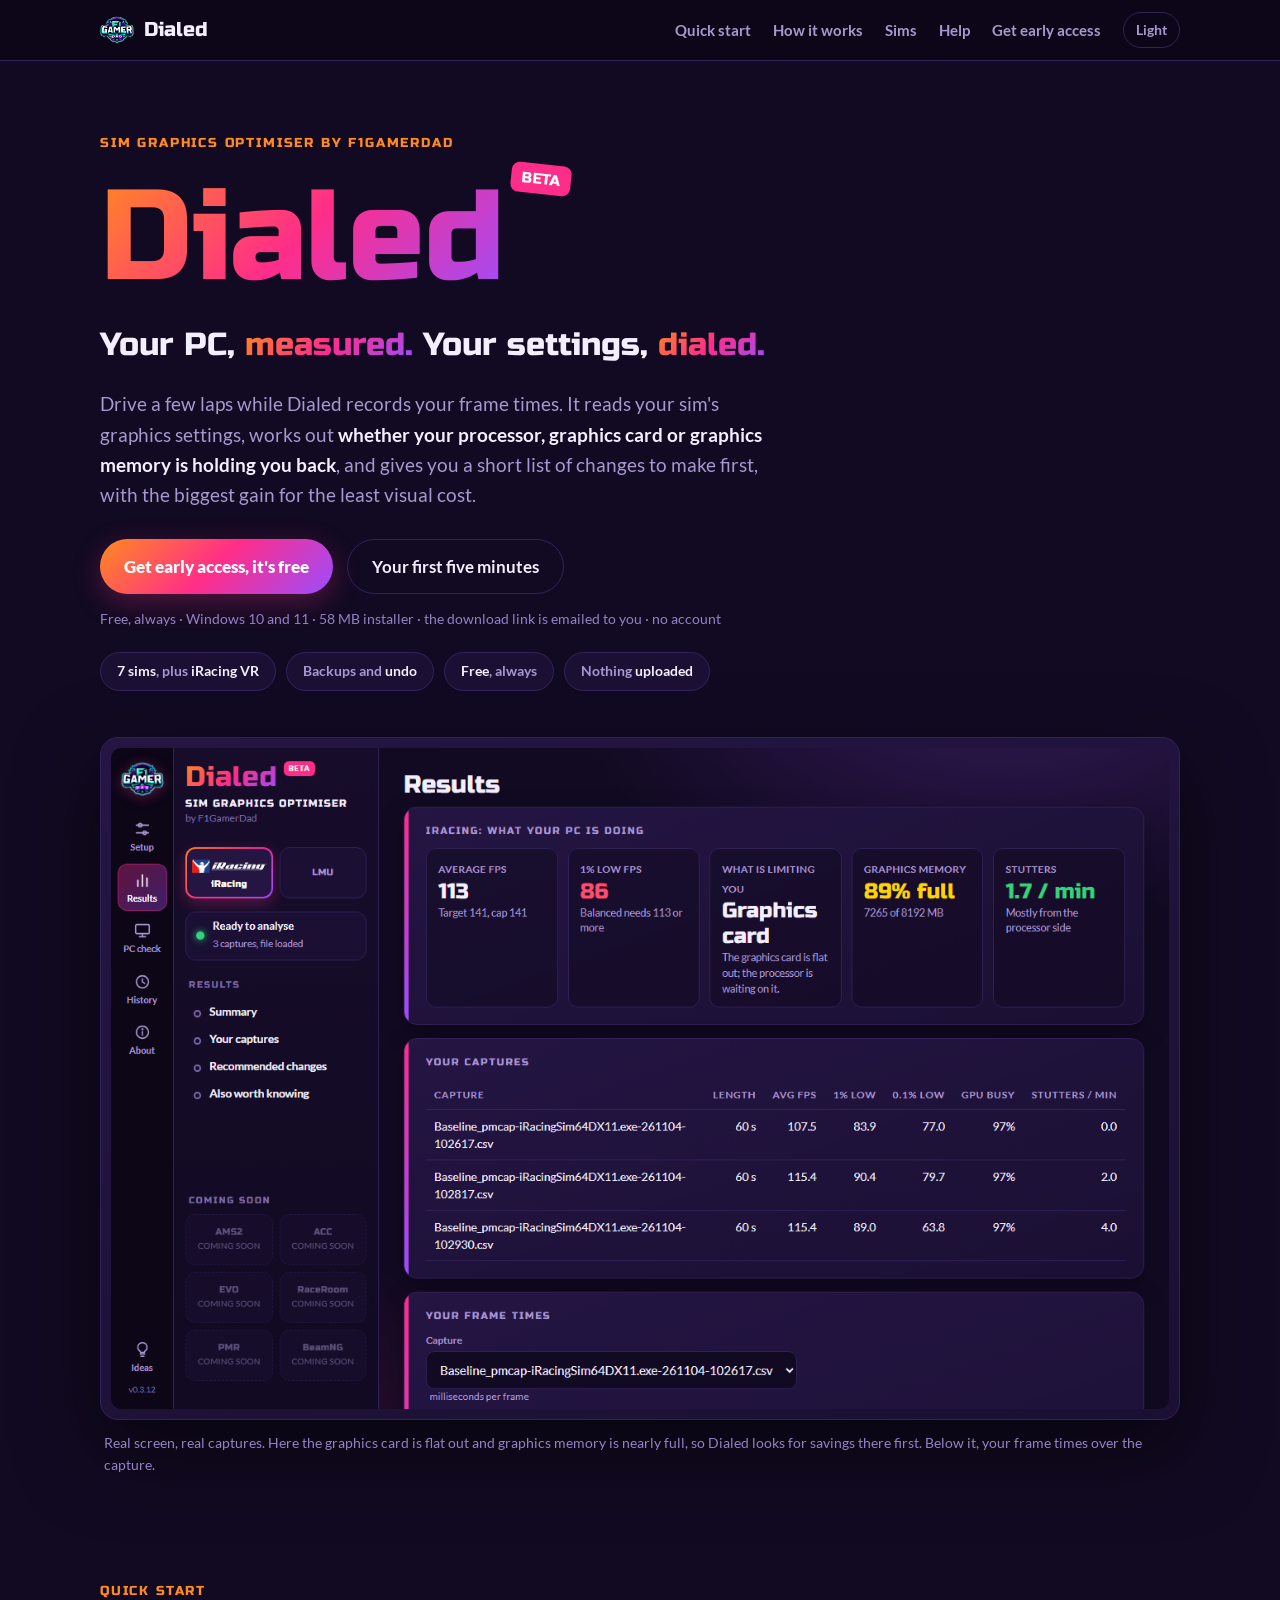
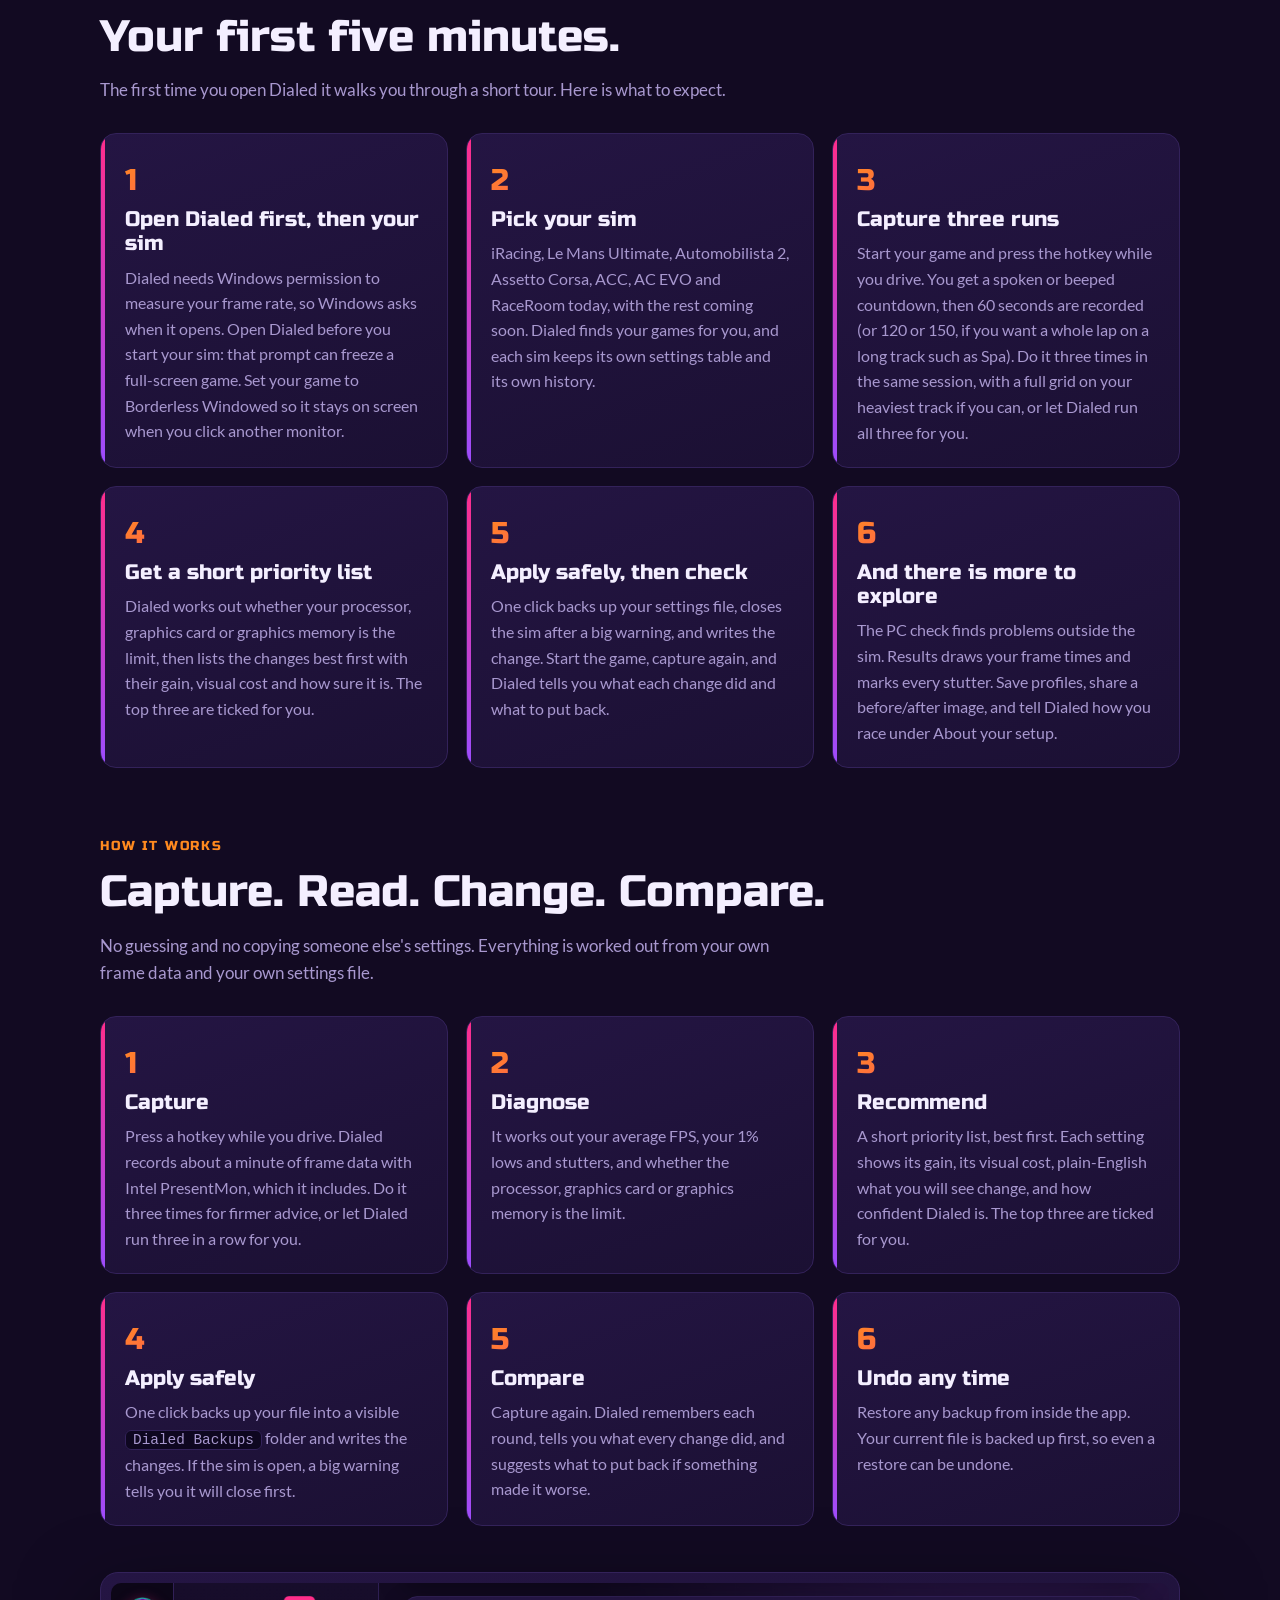
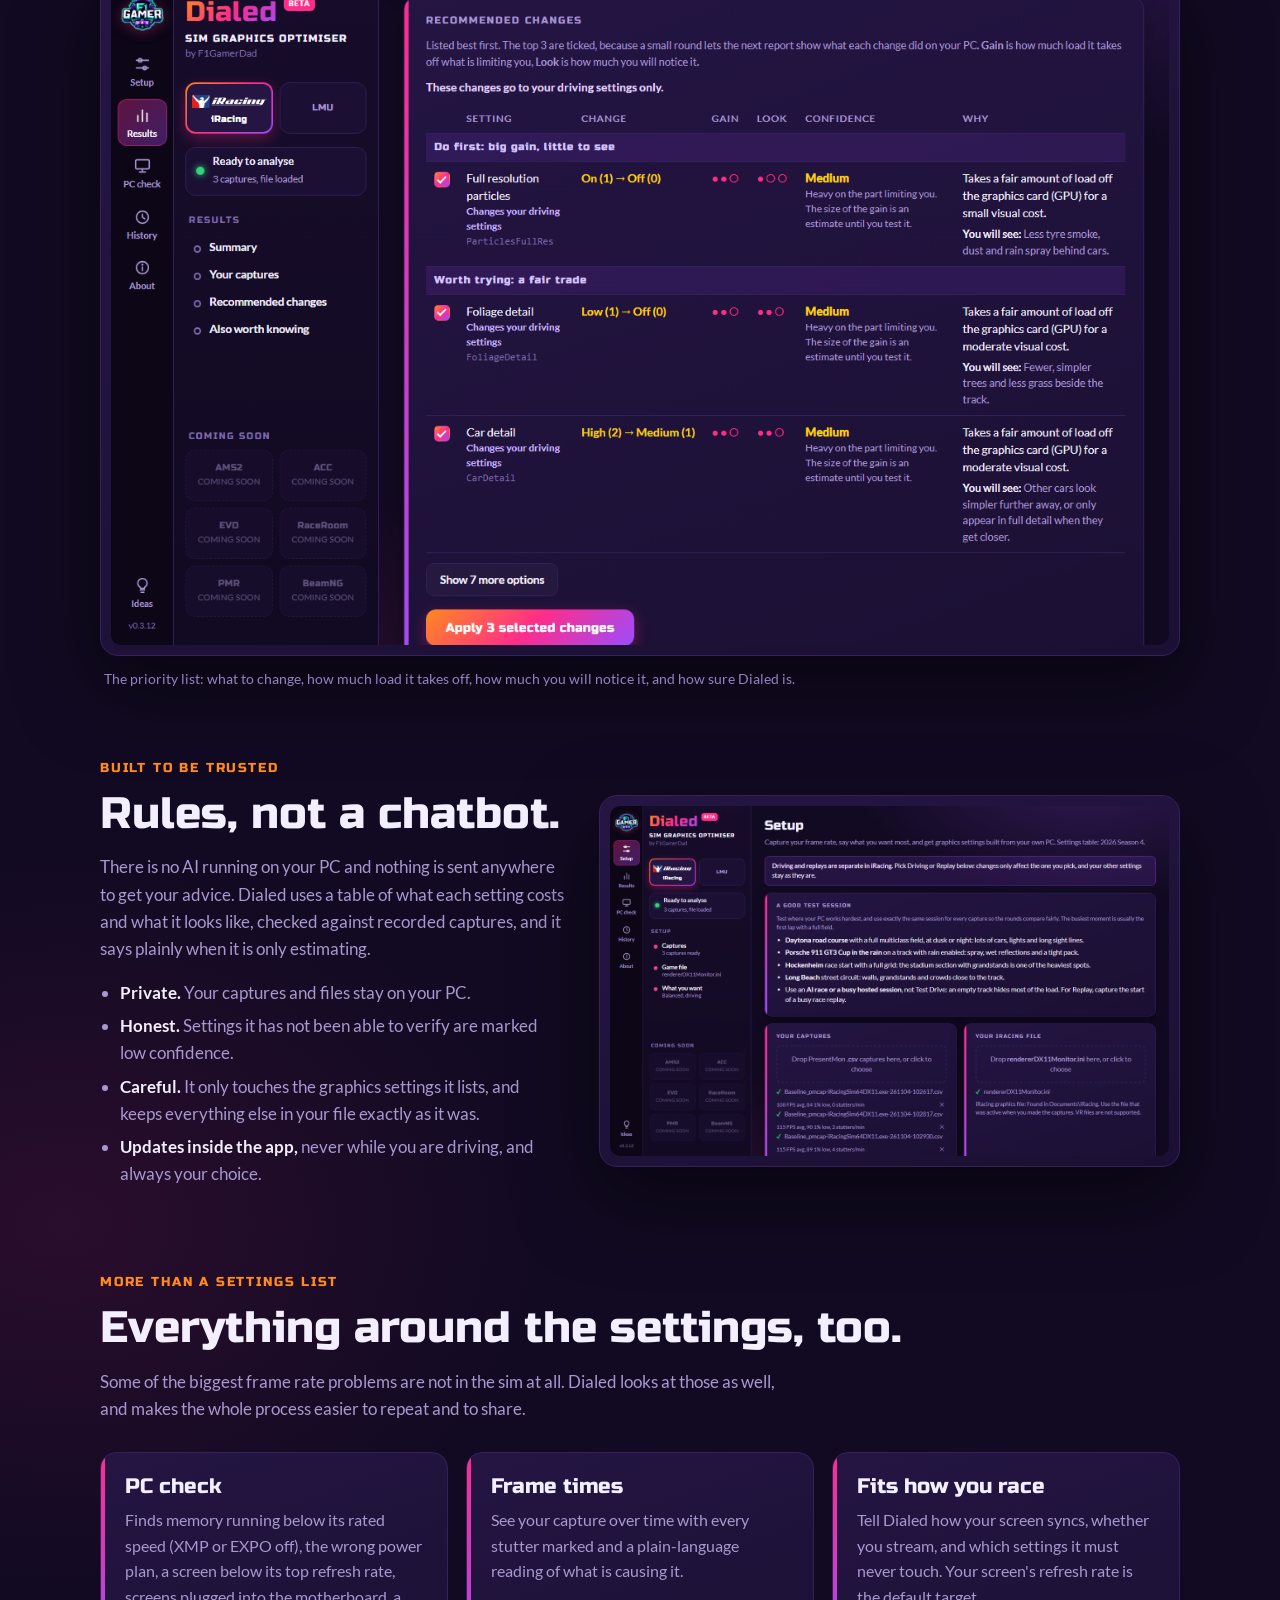
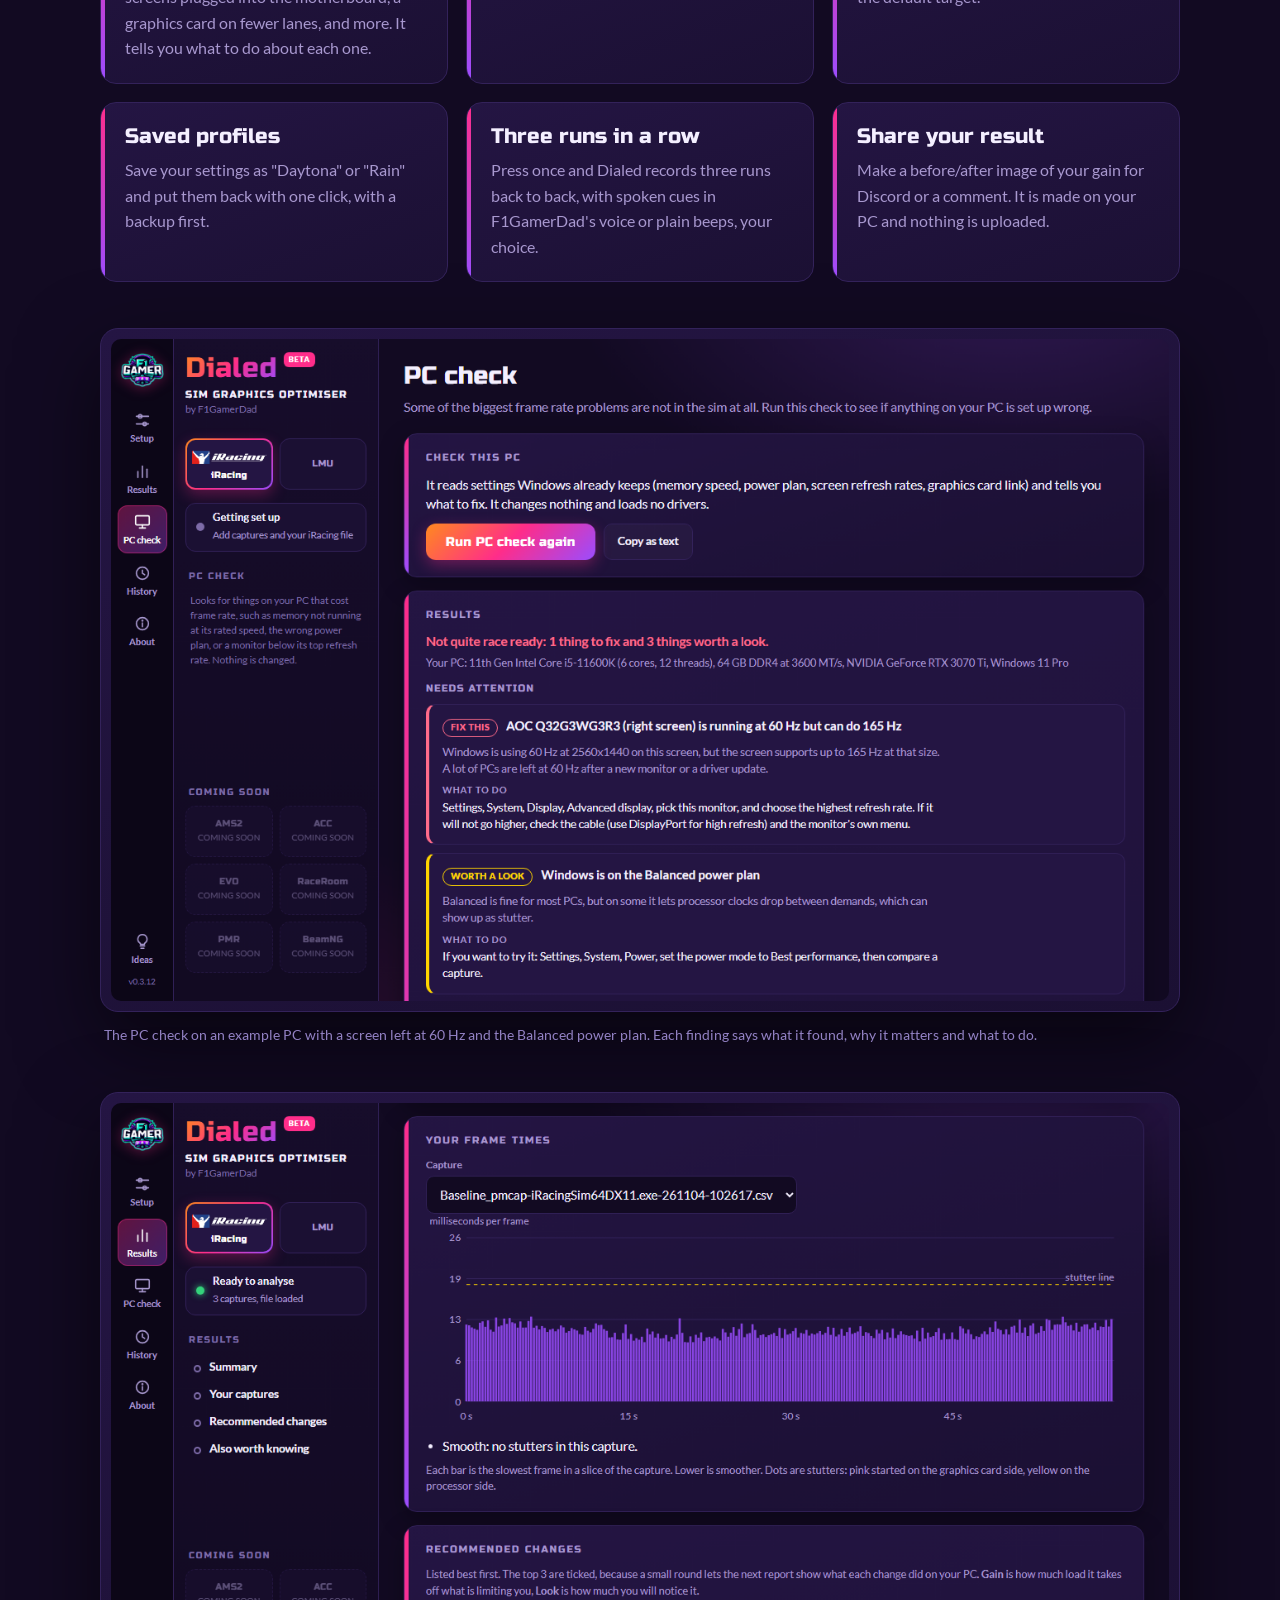
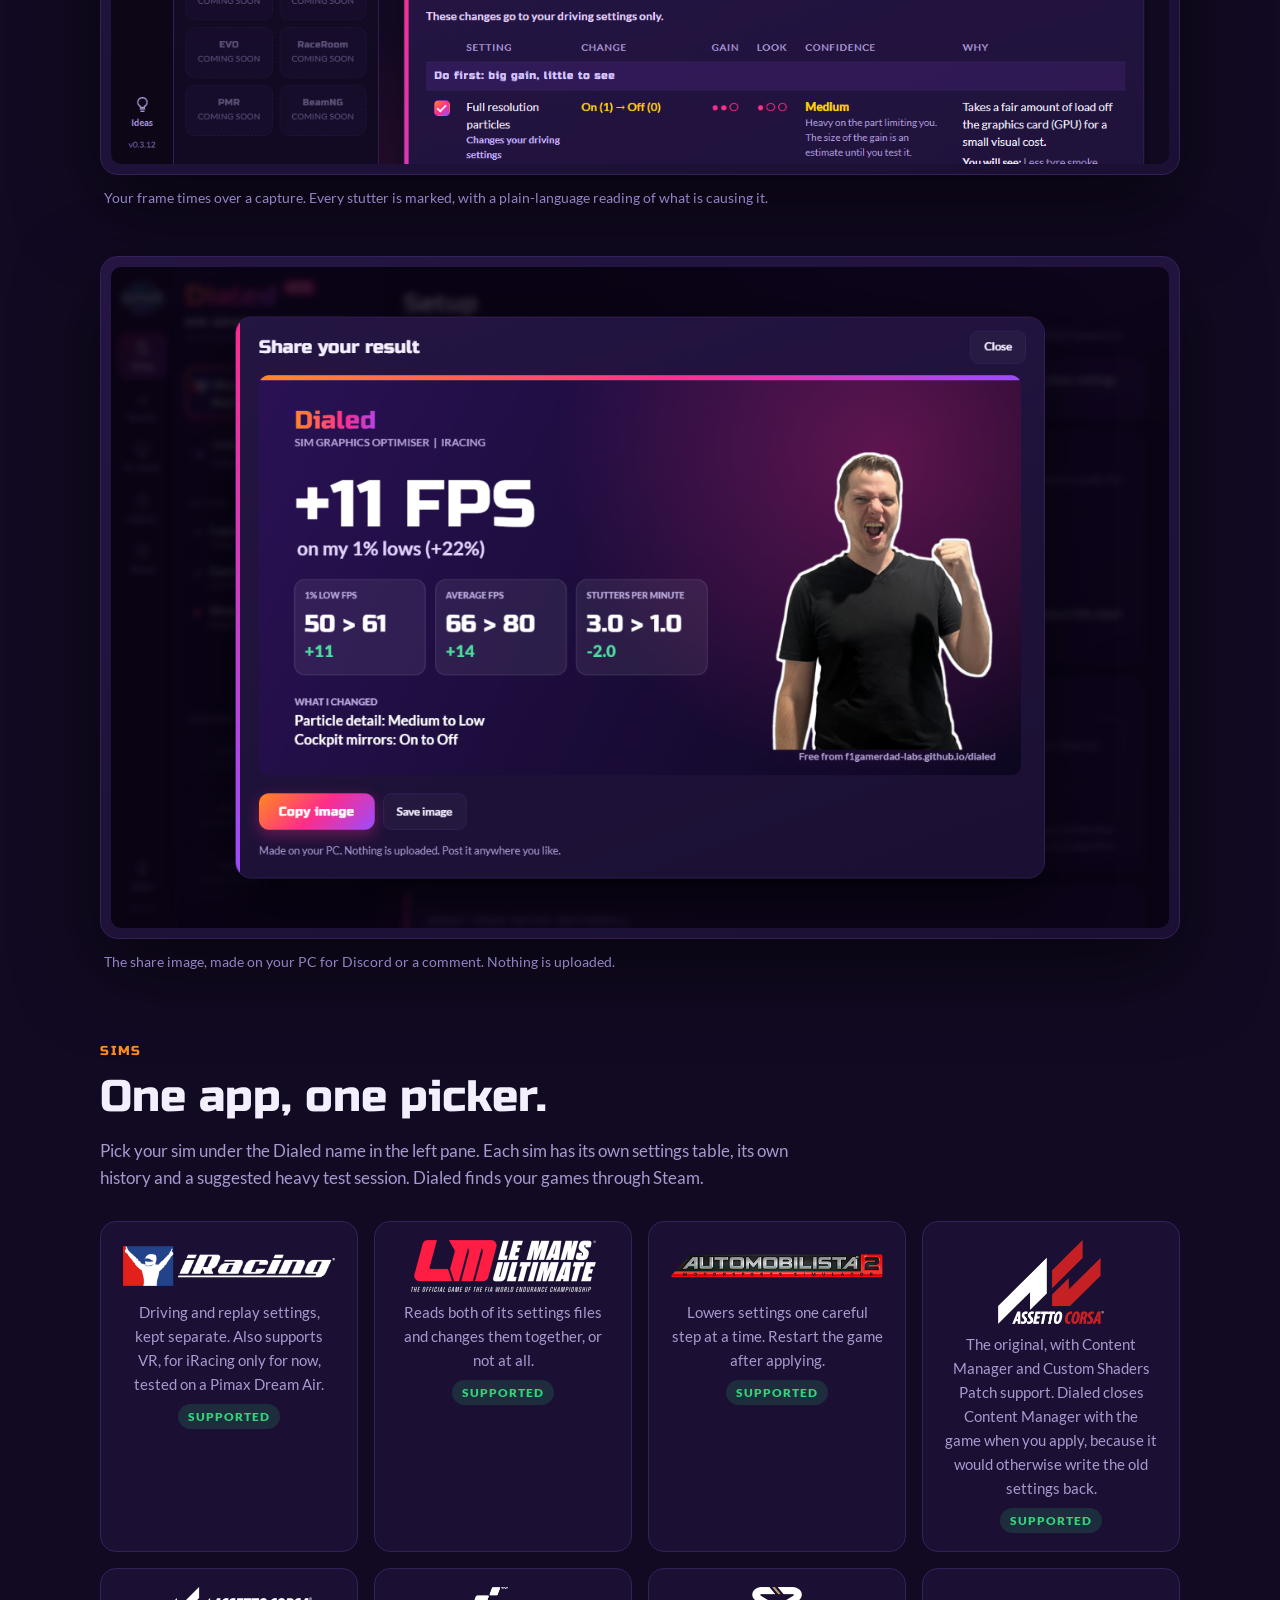
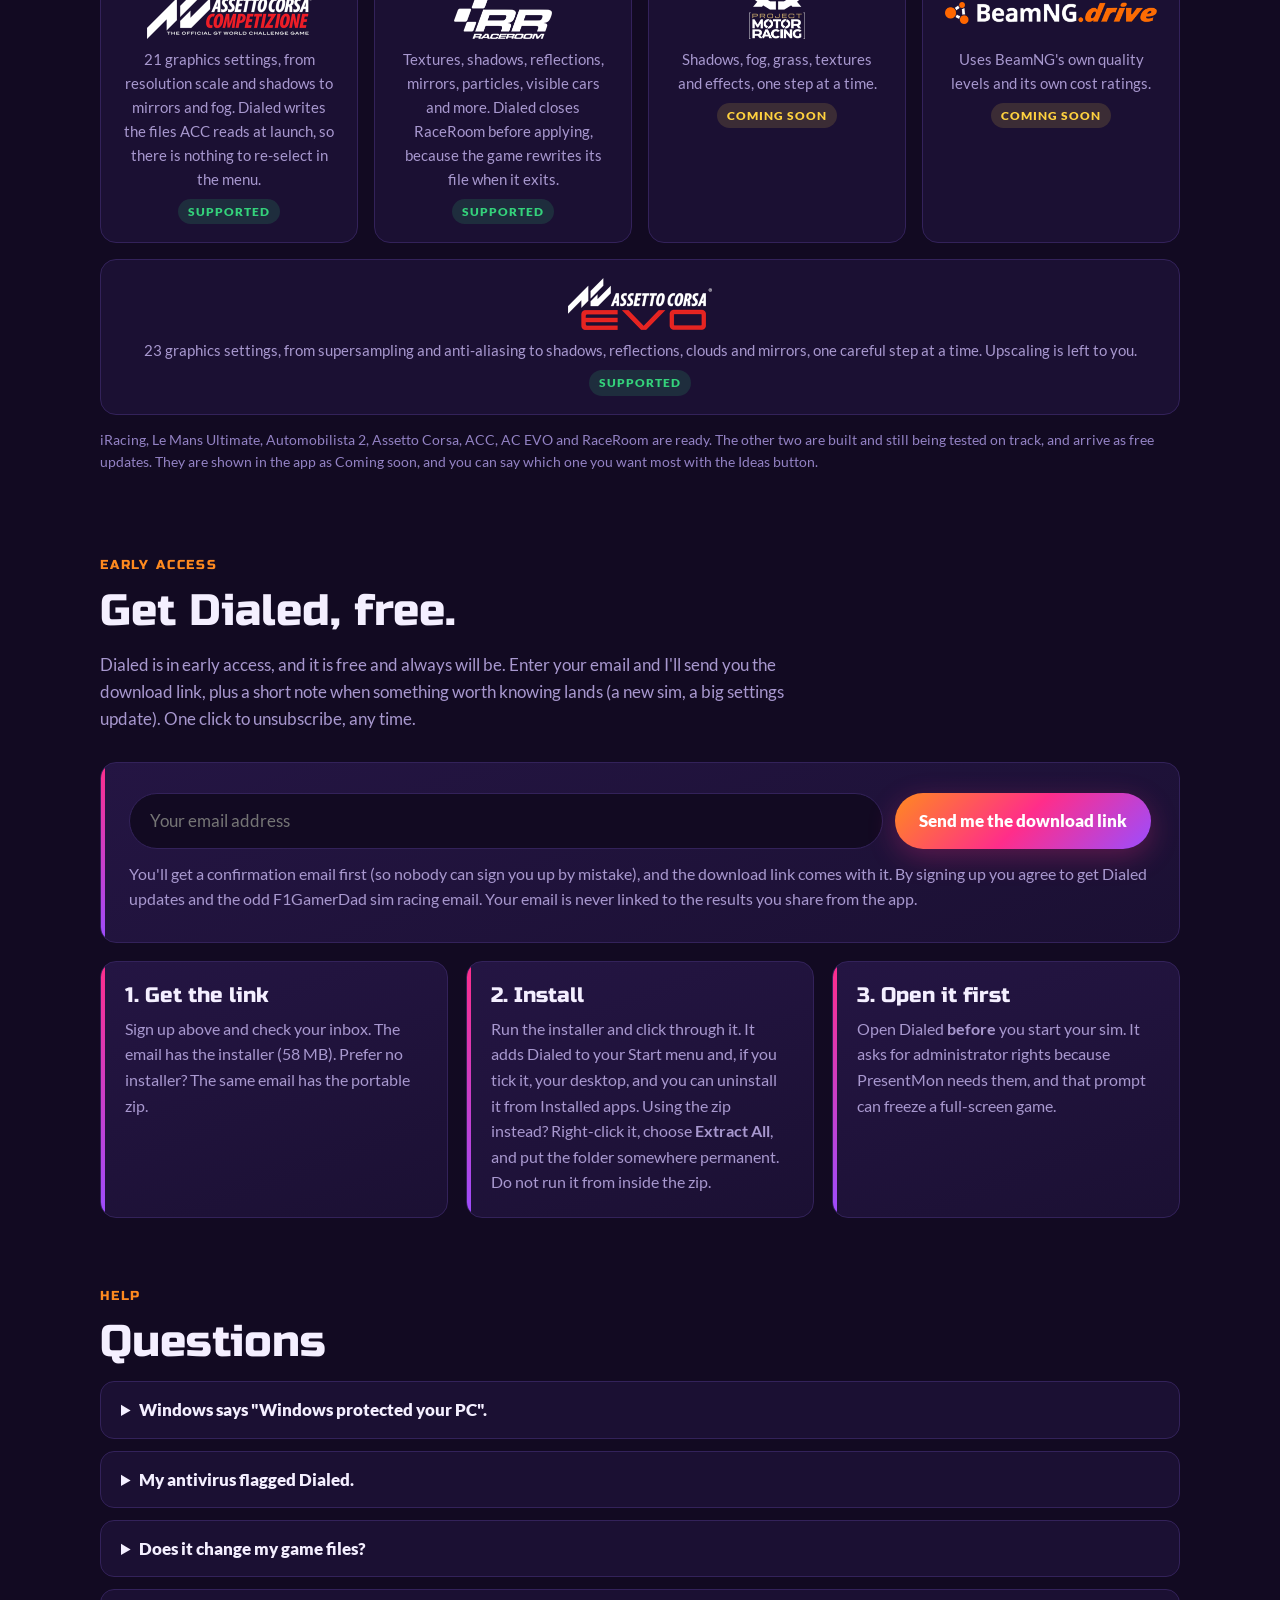
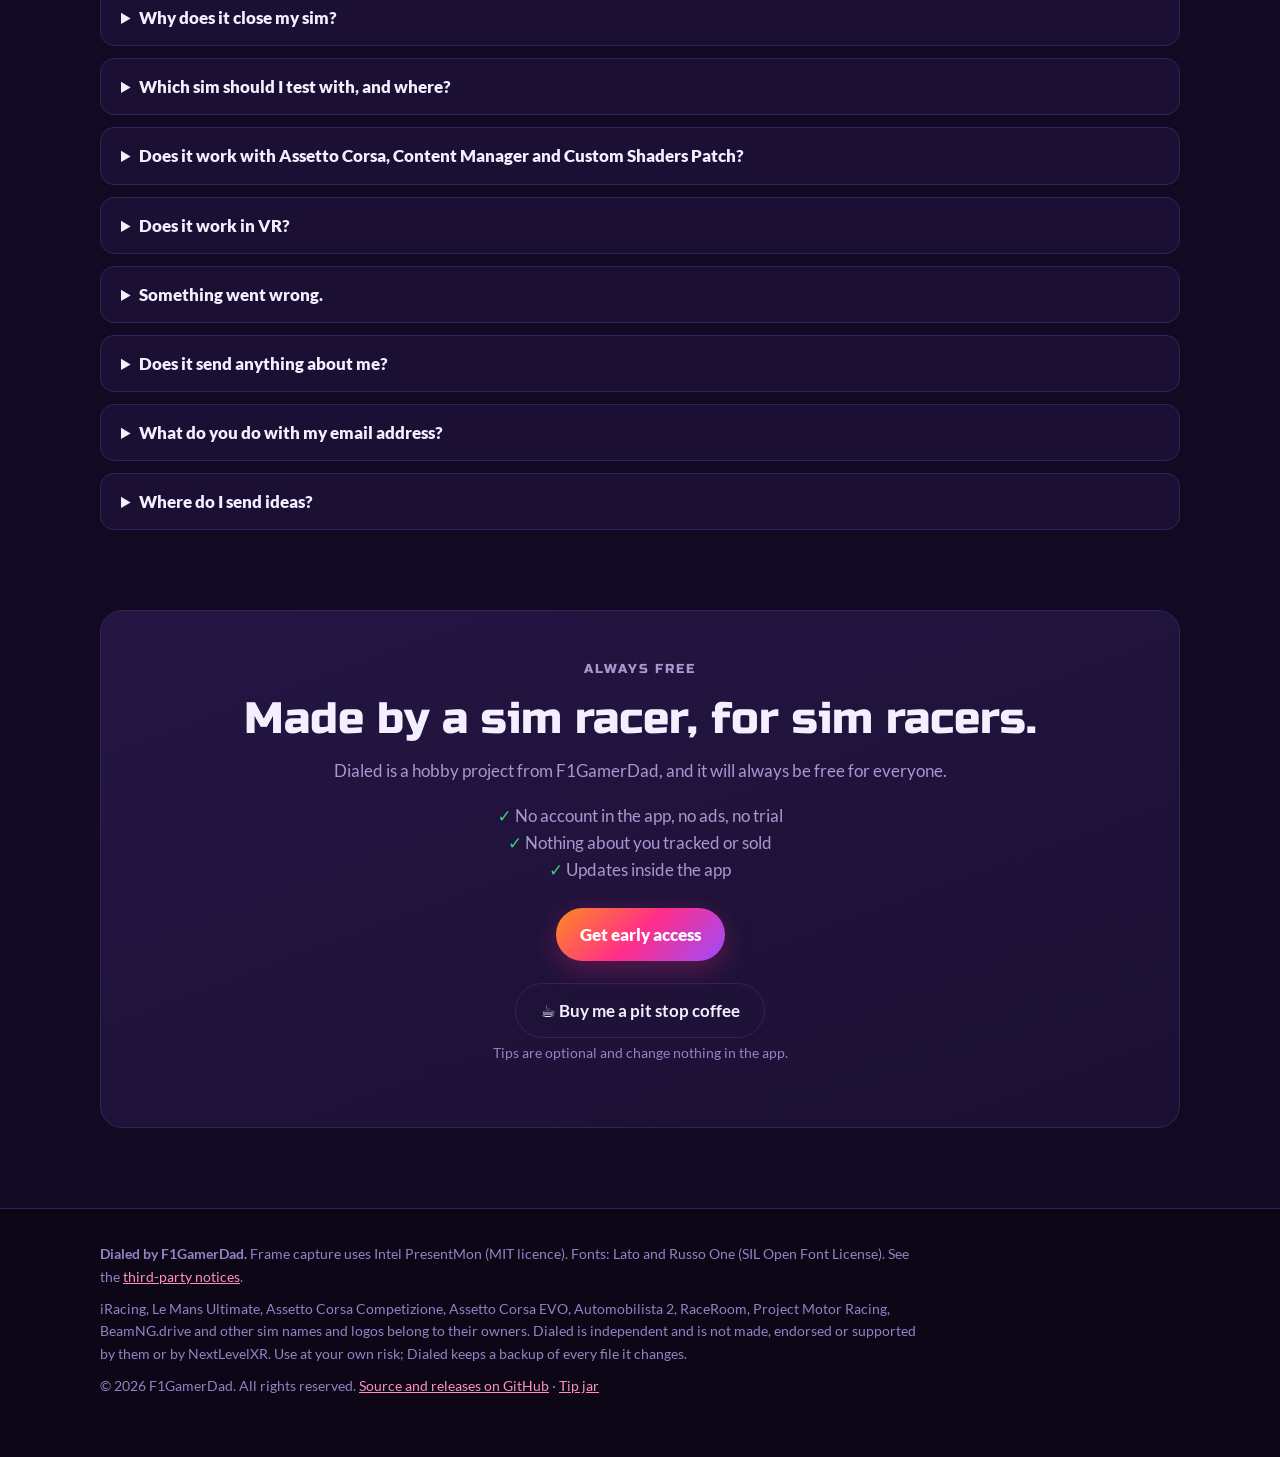
==== commit 8f942e7c: "Website, README and tour: VR is supported for iRacing Updates the sims line, the iRacing card and th" ====
--- a/docs/index.html
+++ b/docs/index.html
@@ -4,7 +4,7 @@
 <meta charset="utf-8">
 <meta name="viewport" content="width=device-width, initial-scale=1">
 <title>Dialed: sim graphics settings built from your own PC</title>
-<meta name="description" content="Dialed reads your frame data and your sim's graphics settings, then tells you which settings to change first for a smoother frame rate. Free, always, for iRacing, Le Mans Ultimate, Automobilista 2, Assetto Corsa (including Custom Shaders Patch), Assetto Corsa Competizione, Assetto Corsa EVO and RaceRoom, with Project Motor Racing and BeamNG coming soon. Not for VR.">
+<meta name="description" content="Dialed reads your frame data and your sim's graphics settings, then tells you which settings to change first for a smoother frame rate. Free, always, for iRacing, Le Mans Ultimate, Automobilista 2, Assetto Corsa (including Custom Shaders Patch), Assetto Corsa Competizione, Assetto Corsa EVO and RaceRoom, with Project Motor Racing and BeamNG coming soon. VR is supported for iRacing only, tested on a Pimax Dream Air.">
 <meta property="og:title" content="Dialed by F1GamerDad: Sim Graphics Optimiser">
 <meta property="og:description" content="Capture a few laps. Dialed tells you what to change first. Rules-based, private, with backups and undo.">
 <meta property="og:image" content="img/app-results.png">
@@ -114,7 +114,7 @@
     <a class="btn ghost" href="#start">Your first five minutes</a>
   </div>
   <p class="meta">Free, always · Windows 10 and 11 · 58 MB installer · the download link is emailed to you · no account</p>
-  <div class="pills"><span class="pill"><b>iRacing</b> and <b>Le Mans Ultimate</b>, more sims coming</span><span class="pill">Backups and <b>undo</b></span><span class="pill"><b>Free</b>, always</span><span class="pill">Nothing <b>uploaded</b></span></div>
+  <div class="pills"><span class="pill"><b>7 sims</b>, plus <b>iRacing VR</b></span><span class="pill">Backups and <b>undo</b></span><span class="pill"><b>Free</b>, always</span><span class="pill">Nothing <b>uploaded</b></span></div>
   <div class="shot"><div class="frame"><img src="img/app-results.png" alt="Dialed's results screen: average FPS, 1% lows, what is limiting you and graphics memory use, with the frame-time chart below" width="1280" height="800"></div>
   <p class="cap">Real screen, real captures. Here the graphics card is flat out and graphics memory is nearly full, so Dialed looks for savings there first. Below it, your frame times over the capture.</p></div>
 </div></header>
@@ -179,7 +179,7 @@
   <p class="eyebrow">Sims</p><h2>One app, one picker.</h2>
   <p class="sub">Pick your sim under the Dialed name in the left pane. Each sim has its own settings table, its own history and a suggested heavy test session. Dialed finds your games through Steam.</p>
   <div class="sims">
-    <div class="sim"><img src="assets/sims/iracing.png" alt="iRacing"><p>Driving and replay settings, kept separate.</p><span class="status">Supported</span></div>
+    <div class="sim"><img src="assets/sims/iracing.png" alt="iRacing"><p>Driving and replay settings, kept separate. Also supports VR, for iRacing only for now, tested on a Pimax Dream Air.</p><span class="status">Supported</span></div>
     <div class="sim"><img src="assets/sims/lmu.png" alt="Le Mans Ultimate" loading="lazy"><p>Reads both of its settings files and changes them together, or not at all.</p><span class="status">Supported</span></div>
     <div class="sim"><img src="assets/sims/ams2.png" alt="Automobilista 2" loading="lazy"><p>Lowers settings one careful step at a time. Restart the game after applying.</p><span class="status">Supported</span></div>
     <div class="sim"><img src="assets/sims/ac.png" alt="Assetto Corsa" loading="lazy" style="height:84px"><p>The original, with Content Manager and Custom Shaders Patch support. Dialed closes Content Manager with the game when you apply, because it would otherwise write the old settings back.</p><span class="status">Supported</span></div>
@@ -225,7 +225,7 @@
   <details><summary>Why does it close my sim?</summary><p>Sims rewrite their settings file when they exit, which would overwrite the change. So Dialed warns you clearly, closes the sim, saves the file, and you start the sim again.</p></details>
   <details><summary>Which sim should I test with, and where?</summary><p>Pick the heaviest session your PC handles: a full grid, ideally in rain or at night, and capture the first lap. The Setup page lists suggested tests for each sim, and a Launch button starts the game through Steam with Dialed already open. Use the same session every time so rounds compare fairly.</p></details>
   <details><summary>Does it work with Assetto Corsa, Content Manager and Custom Shaders Patch?</summary><p>Yes, with the original Assetto Corsa. Dialed changes the video settings in <code>Documents\Assetto Corsa\cfg\video.ini</code>. If you use Custom Shaders Patch it also adjusts its performance settings (pixel density, level-of-detail distances, lighting, shadows, Extra FX, particles, mirrors, rain and grass), but only for features you have switched on, and only by writing into CSP's own small override files. Content Manager keeps its own copy of AC's settings and writes it back when the game closes, so Dialed closes it together with the game when you apply and tells you first. Weather mods such as Pure are left alone. This is the original Assetto Corsa; Assetto Corsa Competizione and AC EVO are separate games, still coming soon.</p></details>
-  <details><summary>Does it work in VR?</summary><p>Not for VR. Dialed is built for monitors, single screen and triples, and it will not accept a VR settings file. For VR, I'd suggest using NextLevelXR, which is made for it.</p></details>
+  <details><summary>Does it work in VR?</summary><p>Yes, for iRacing only for now. Choose VR on the start screen and Dialed tunes your iRacing VR file: render resolution, foveated rendering and the usual graphics settings. If your headset uses motion smoothing, you can aim for half your headset's refresh rate. I have only tested it on a Pimax Dream Air, so I can't guarantee the results on other headsets. If you try it, please use Share my result after each round so I can keep testing. The other sims are monitor-only for now. NextLevelXR is a separate VR tool that I use and recommend; Dialed is independent and does not replace it.</p></details>
   <details><summary>Something went wrong.</summary><p>Use the <b>Report</b> button in the app. It saves a zip with your log and (if you tick them) your captures and graphics settings, and sends your message to me. The zip is not uploaded by the app.</p></details>
   <details><summary>Does it send anything about me?</summary><p>No. The only network use is checking GitHub for updates (which you can switch off) and the Report and Ideas buttons when you press them. There is also an optional Share my result button that shows you exactly what it would send and only sends it if you press Send. The more results people share, the more confident the recommendations can become over time. If you want to help improve the advice without pressing it every time, you can tick "share automatically" there (or in About). Then each finished round sends the same anonymous summary: the sim, what limited your PC, the settings changed with their confidence, whether each change was kept, the before and after frame rates and, if you ran the PC check, your processor, graphics card, memory and screen count. No name, email, file paths or capture files. It is off until you turn it on, and you can switch it off at any time.</p></details>
   <details><summary>What do you do with my email address?</summary><p>You give it to get the Dialed download link. It goes into my email list (run by Kit), and I use it to send you Dialed updates and the occasional F1GamerDad sim racing email. You can unsubscribe in one click from any email. I don't sell it or share it. The app never sees your email, and it is never linked to results you choose to share.</p></details>
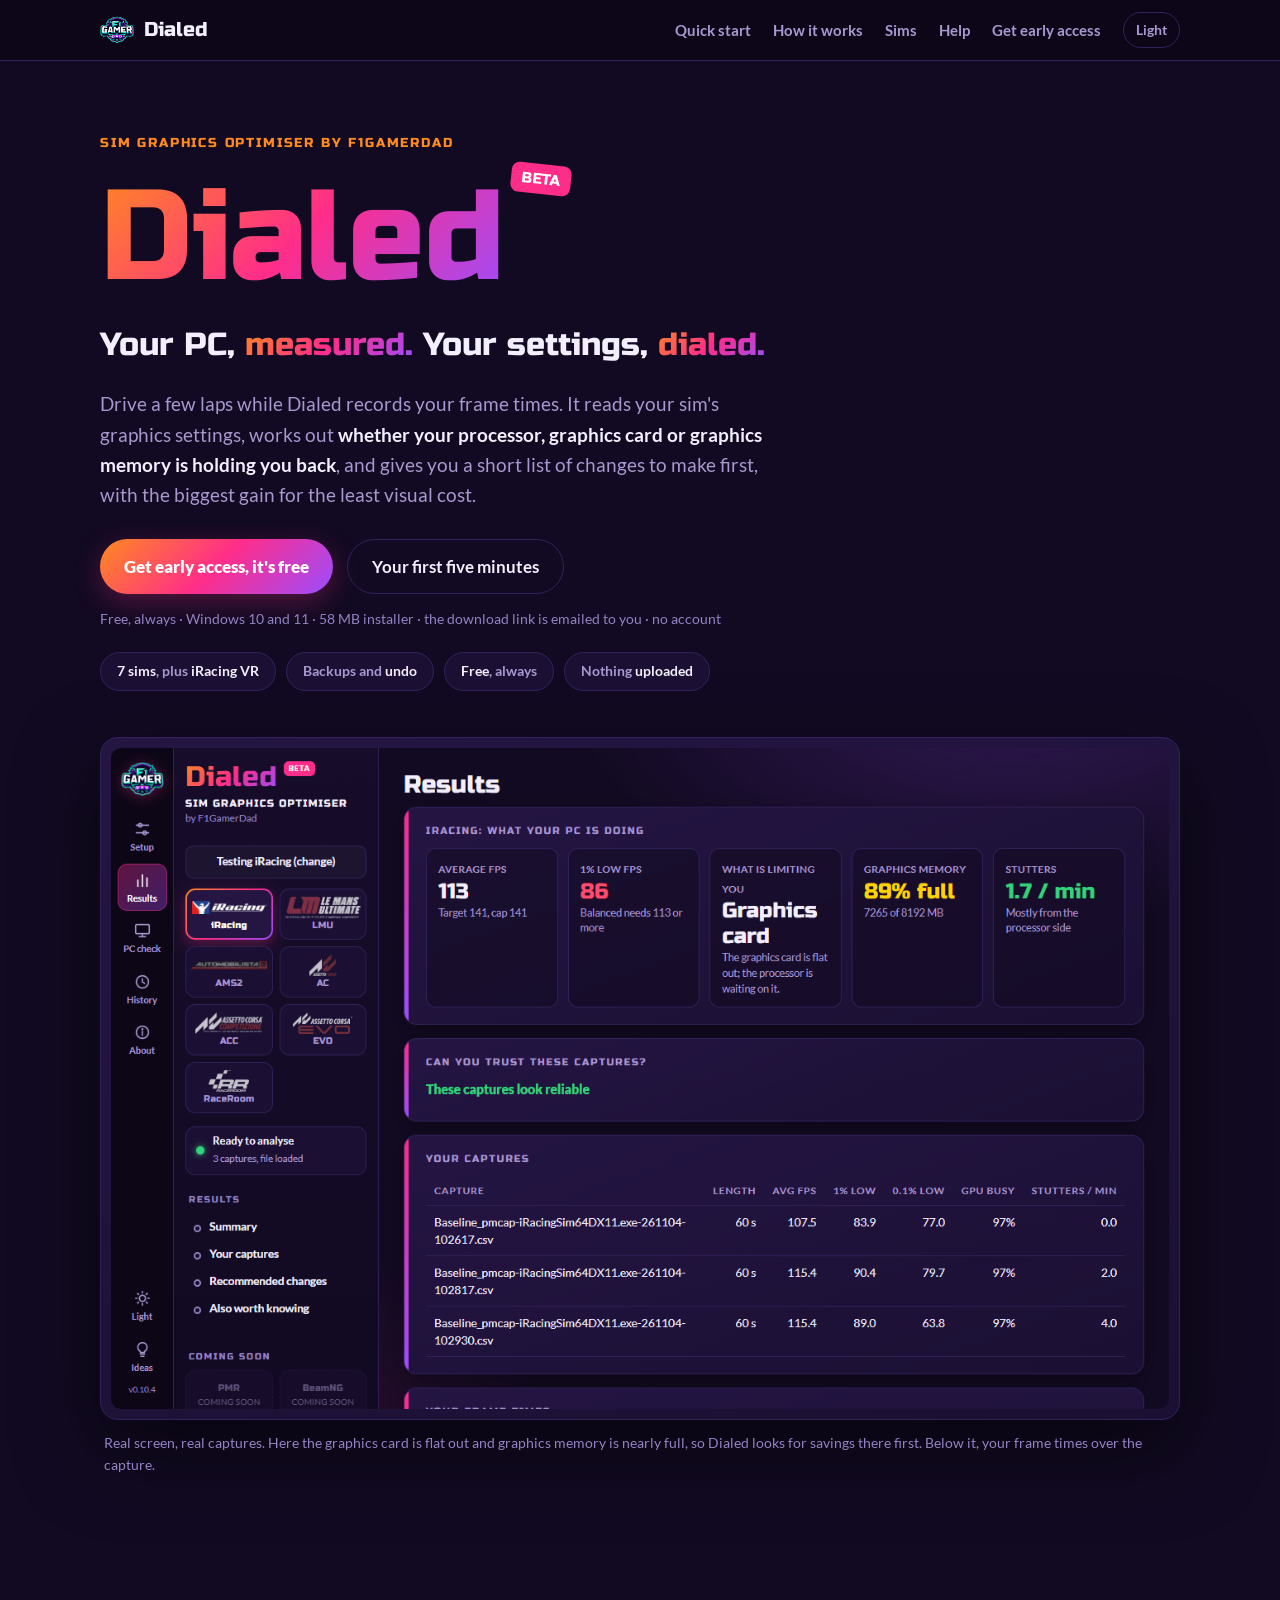
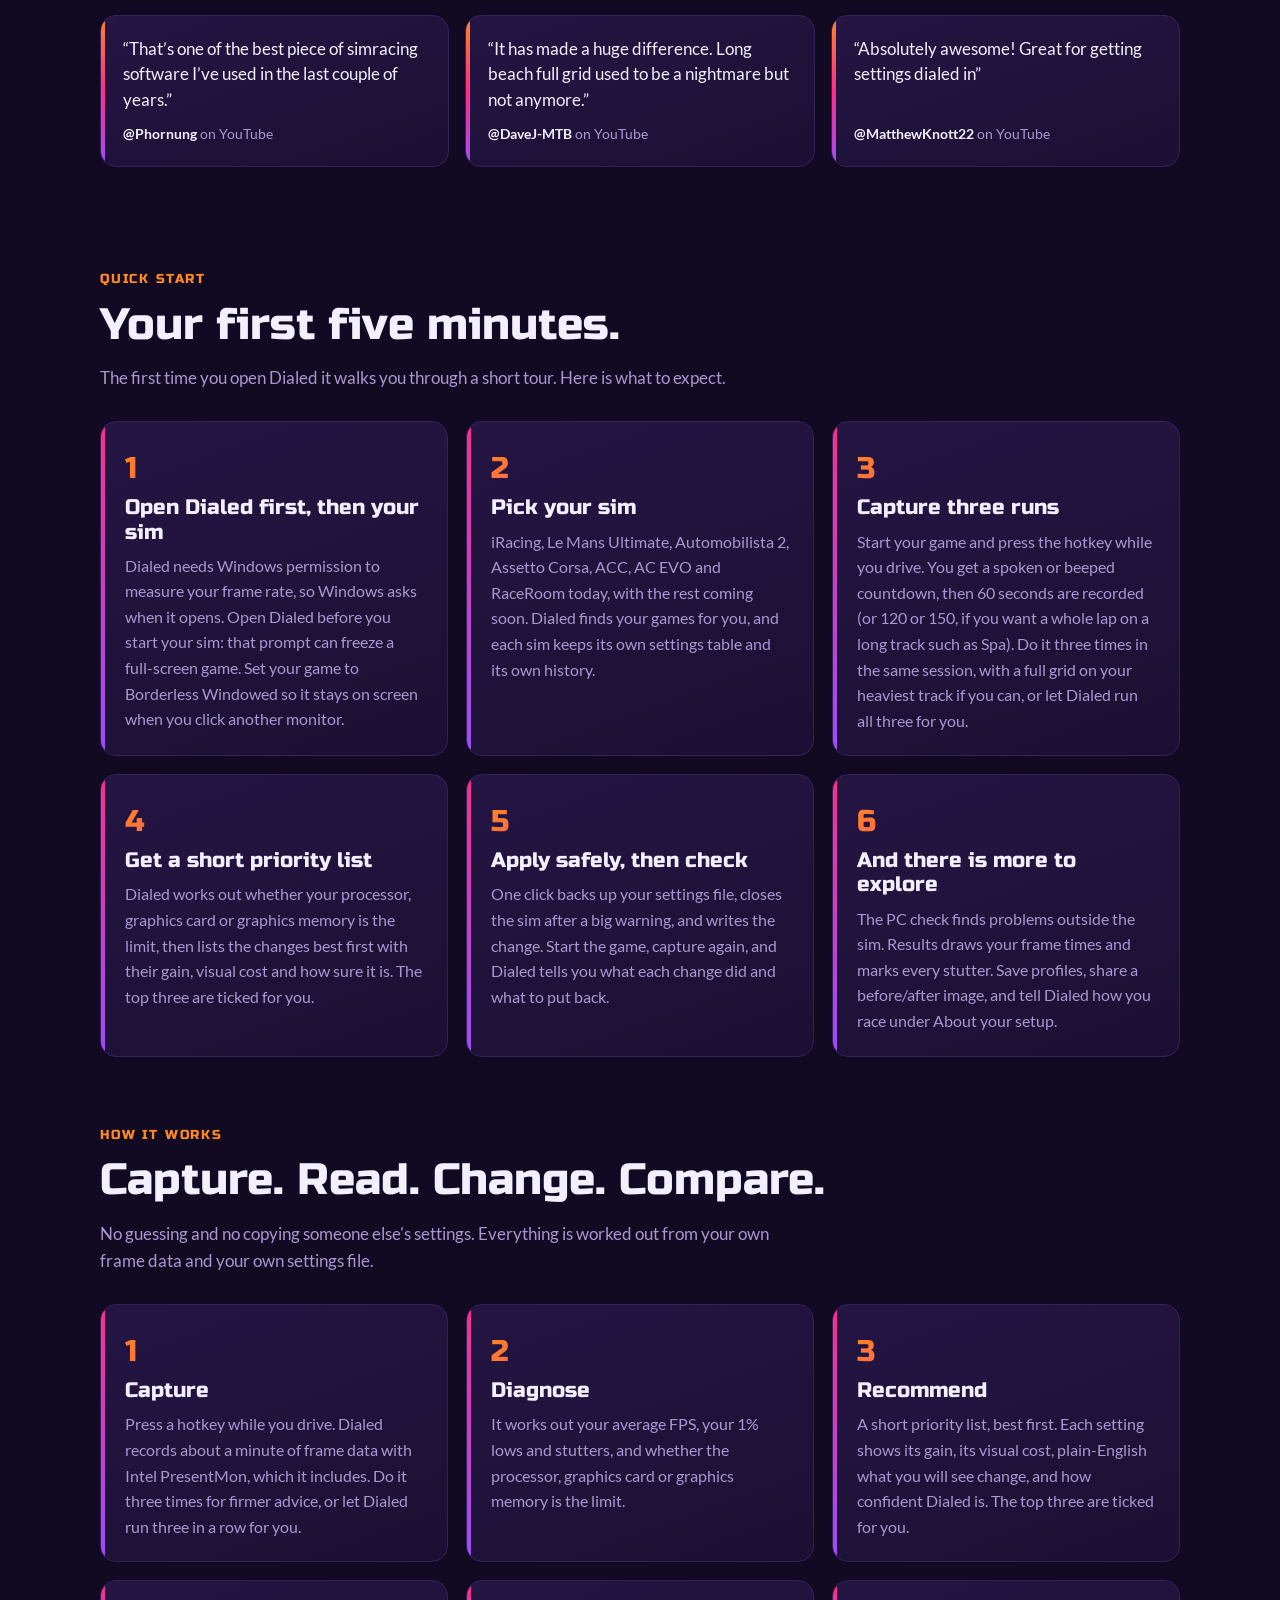
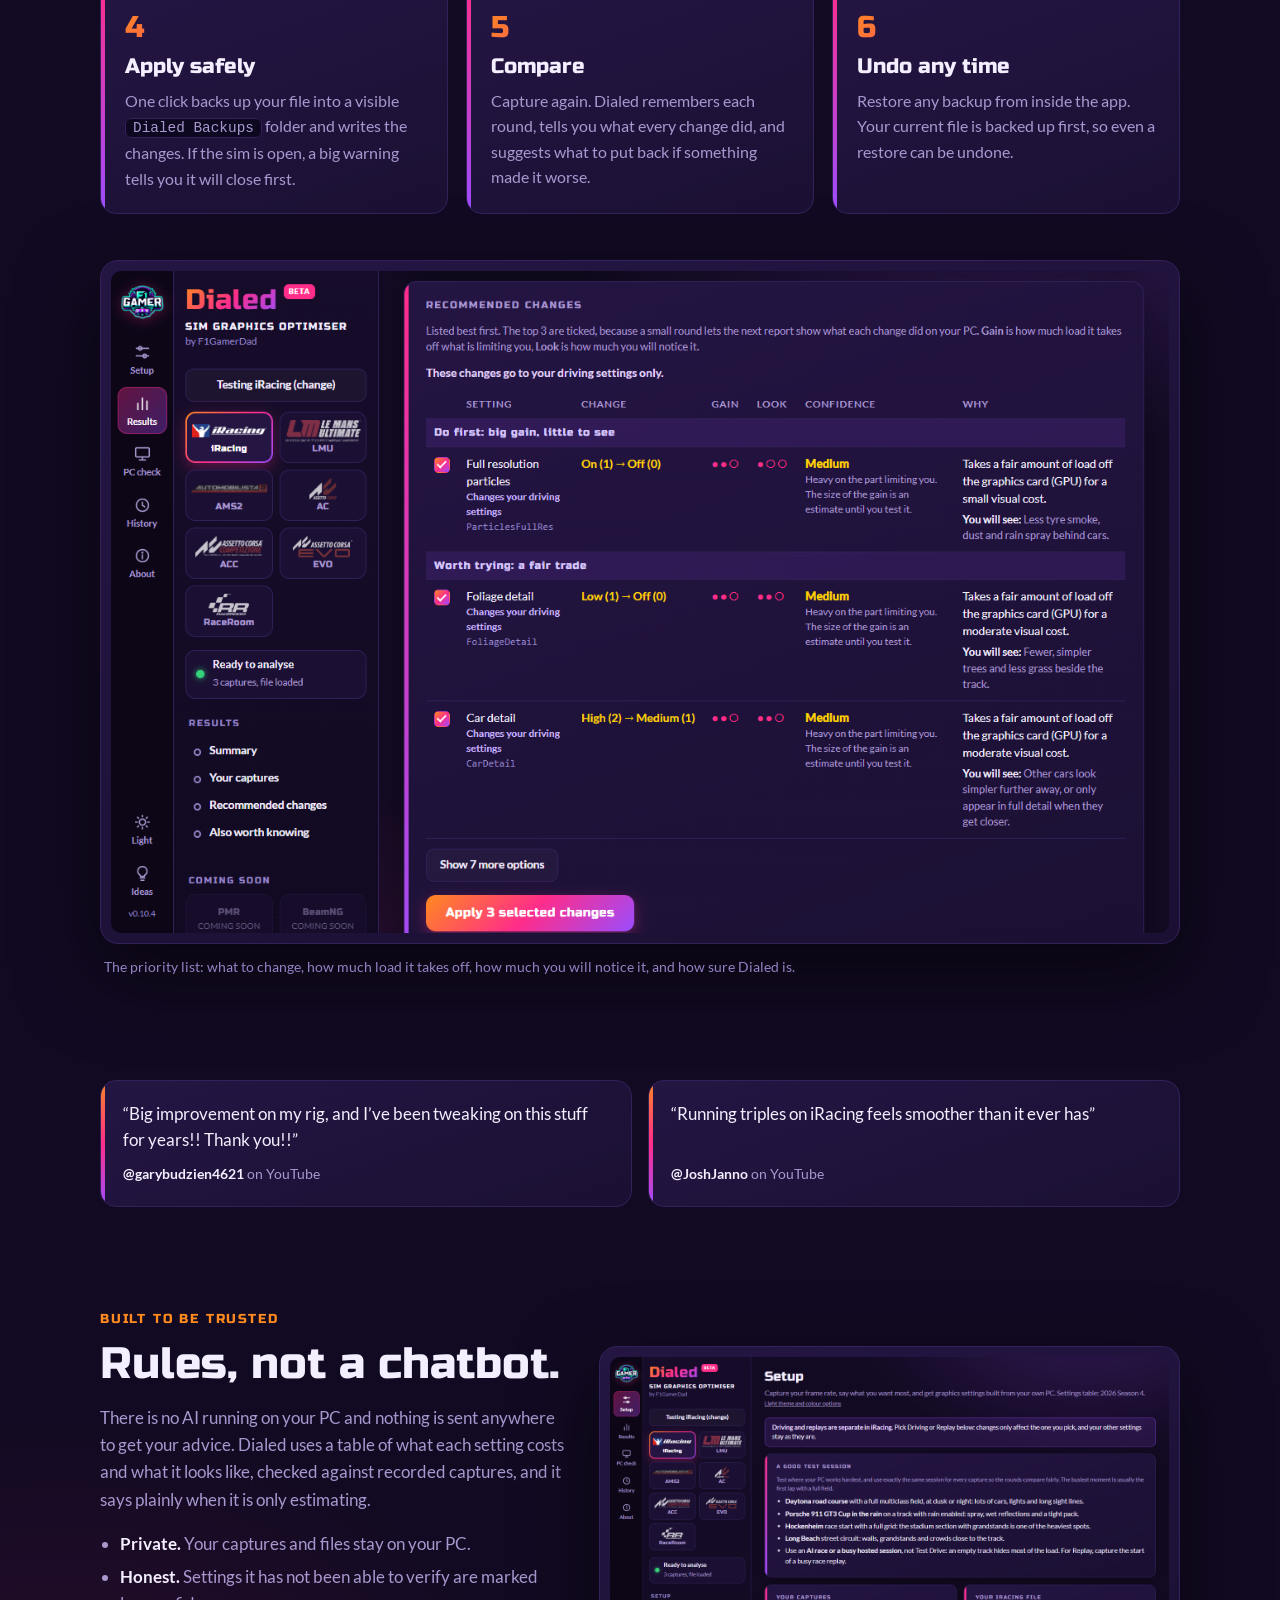
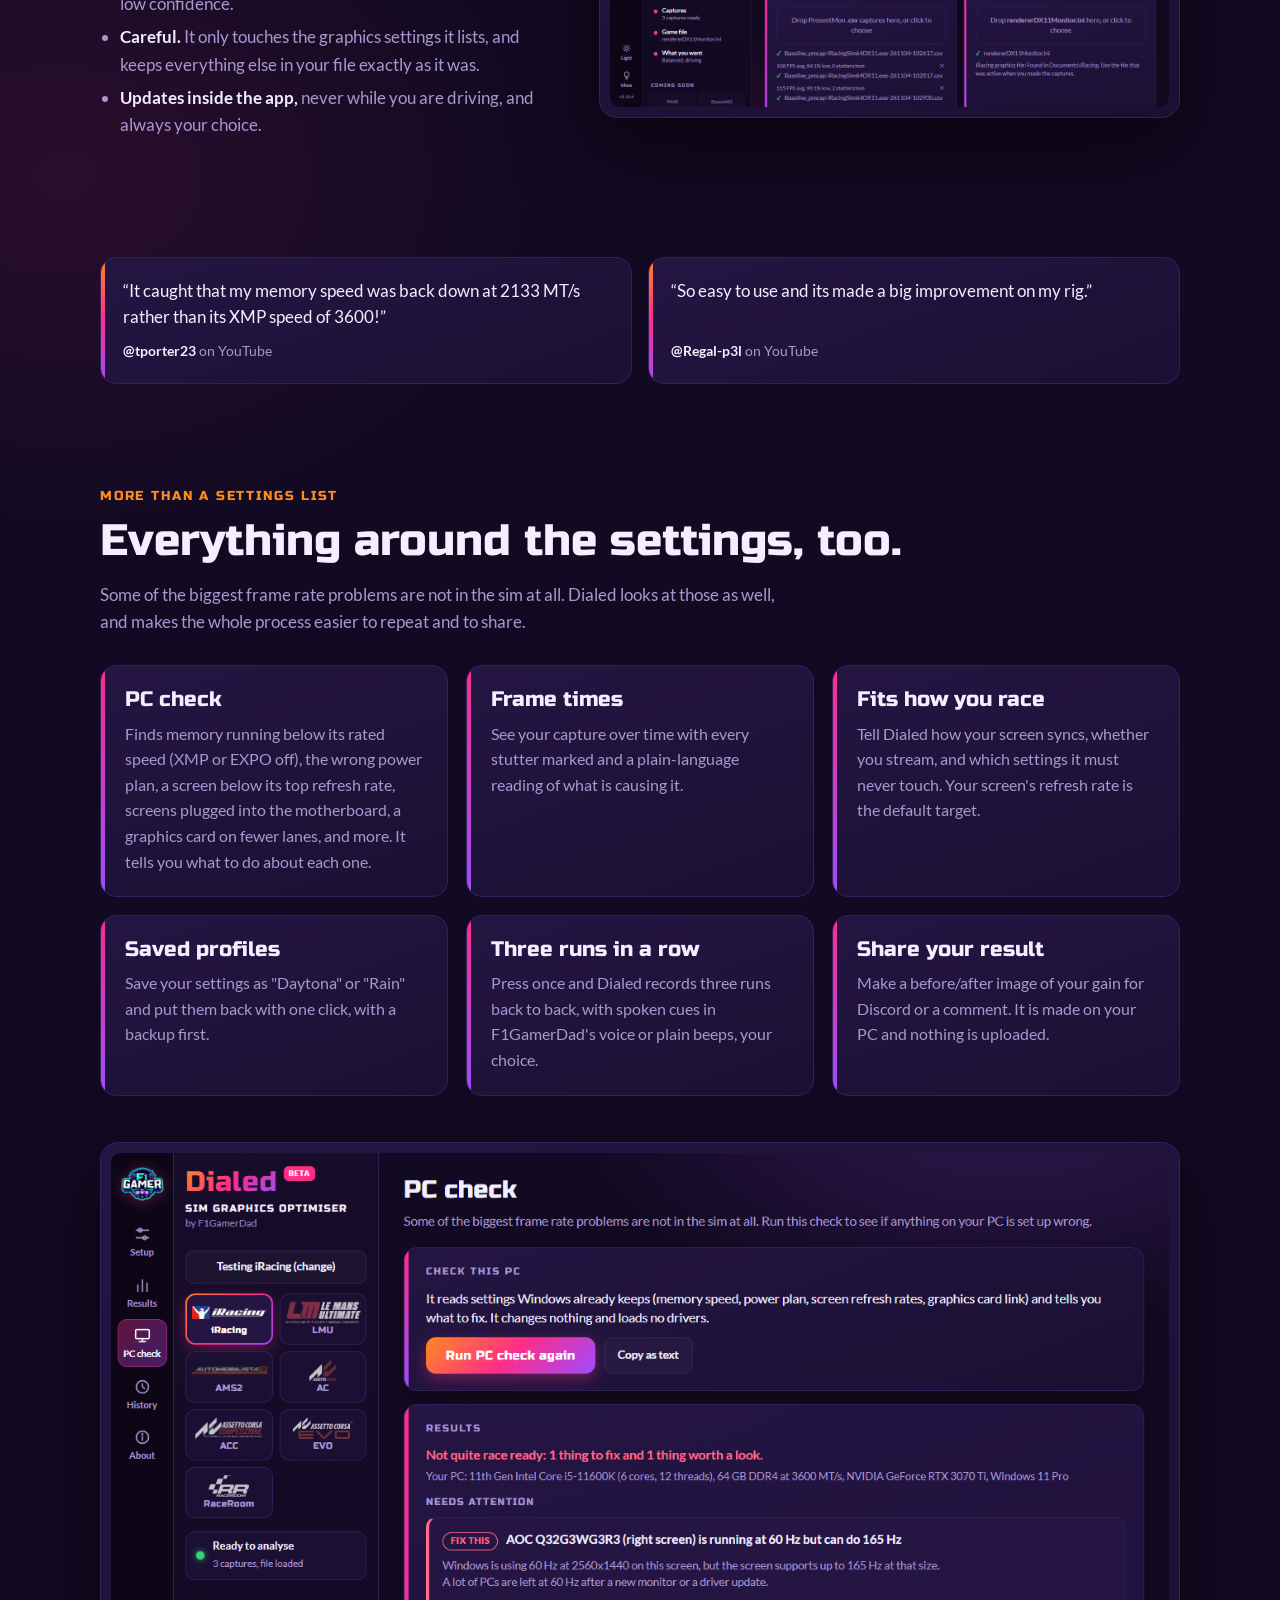
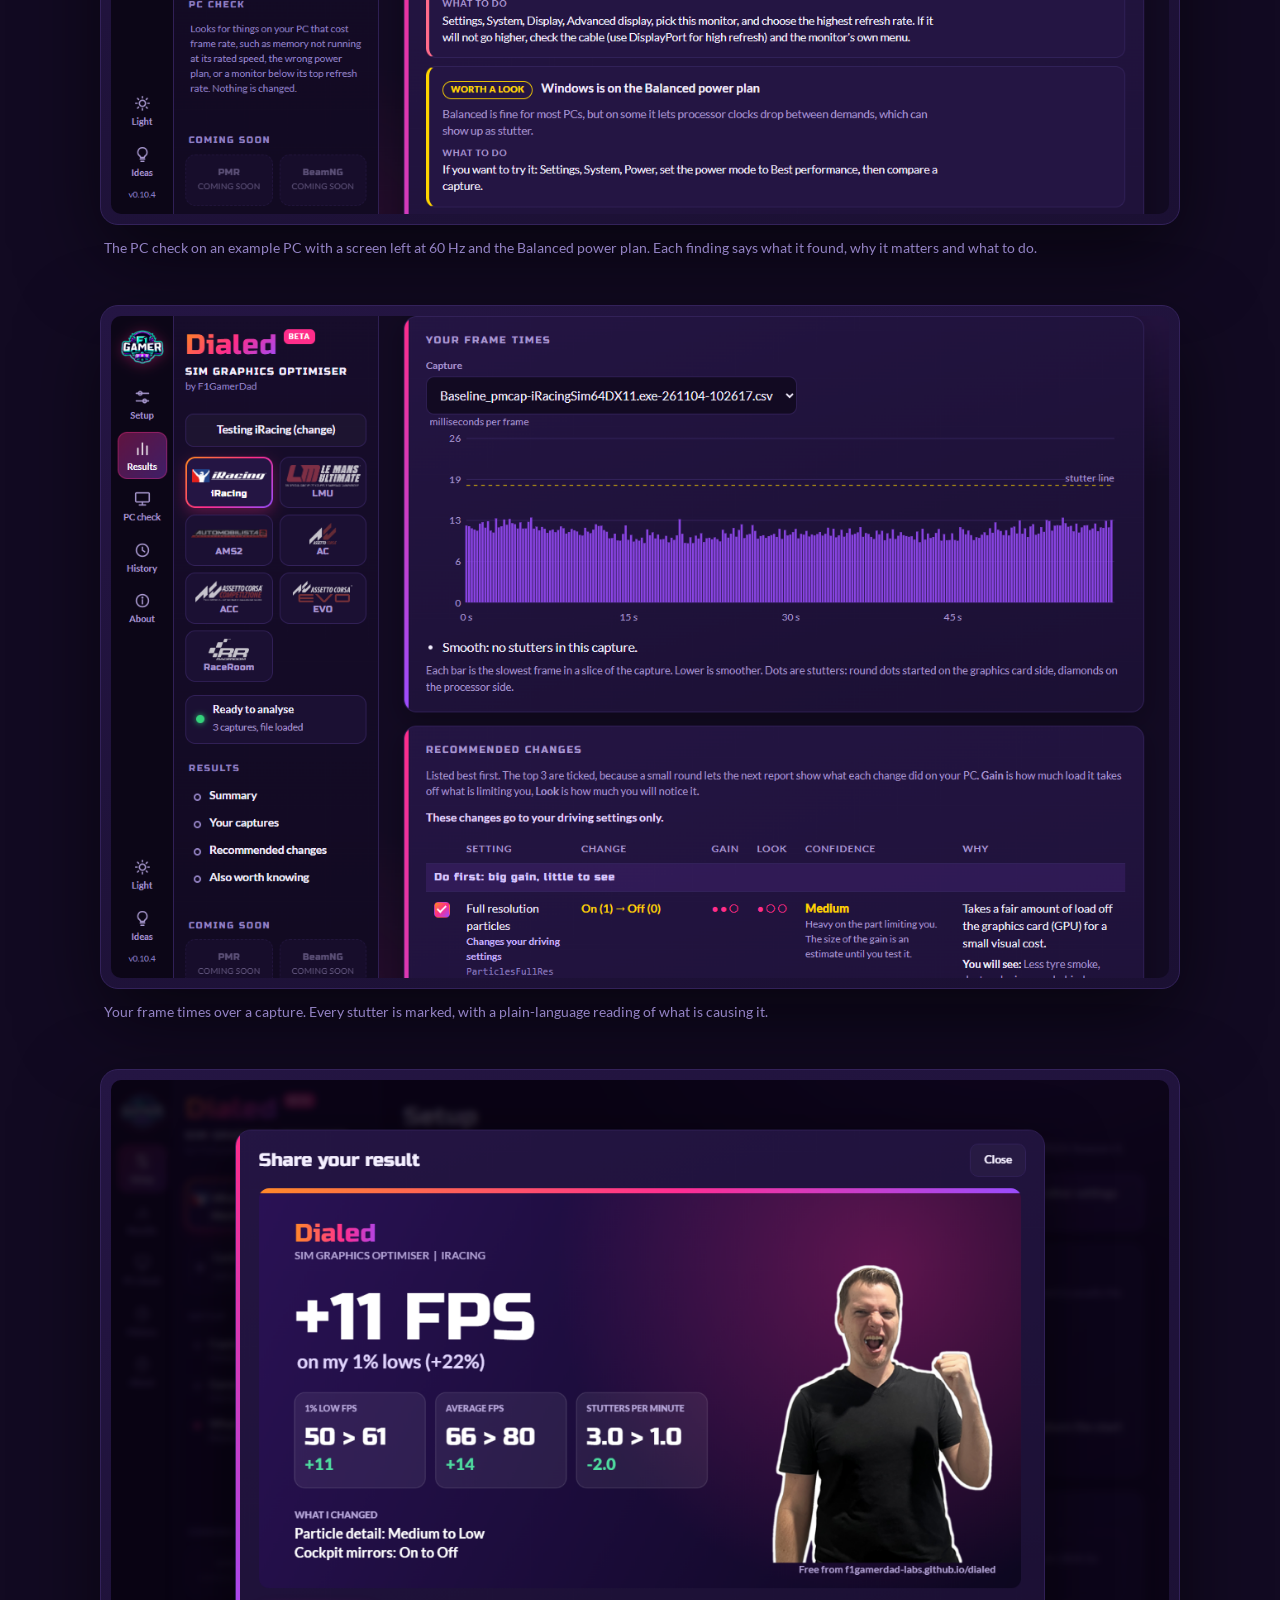
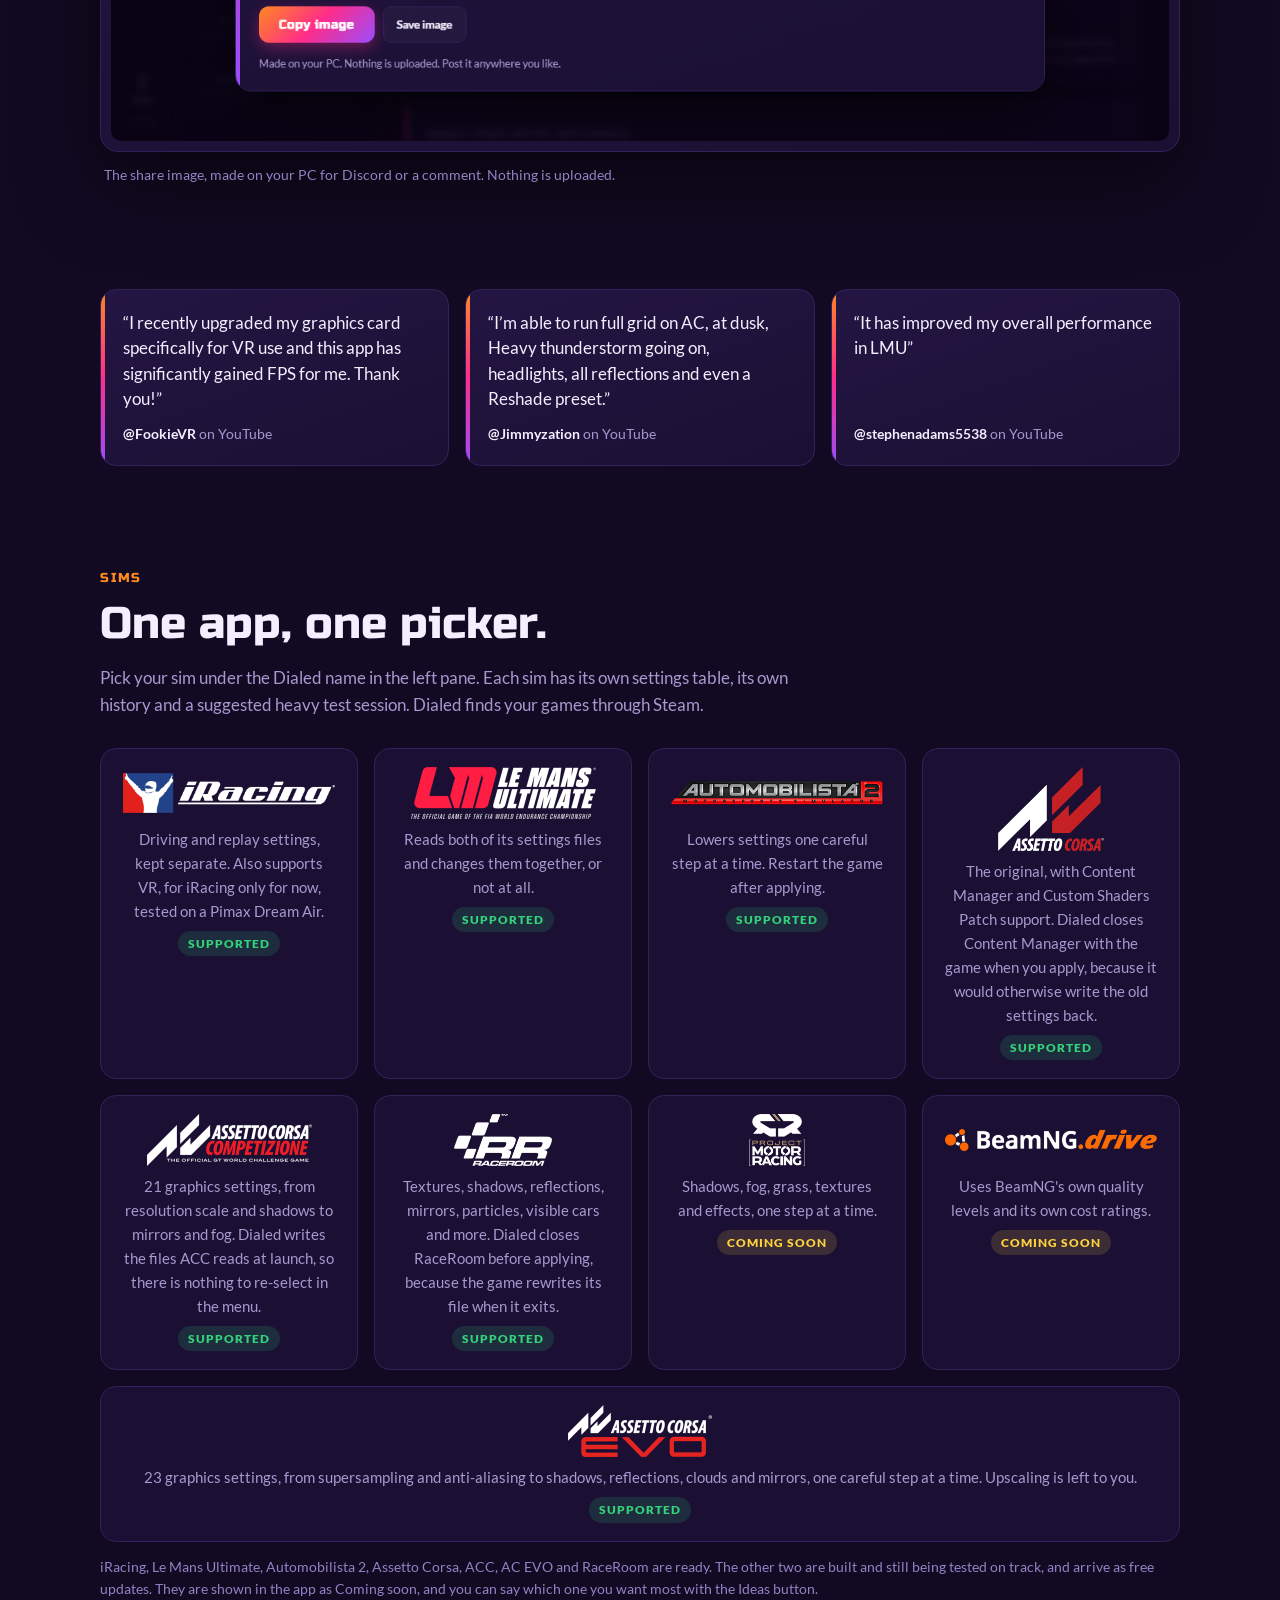
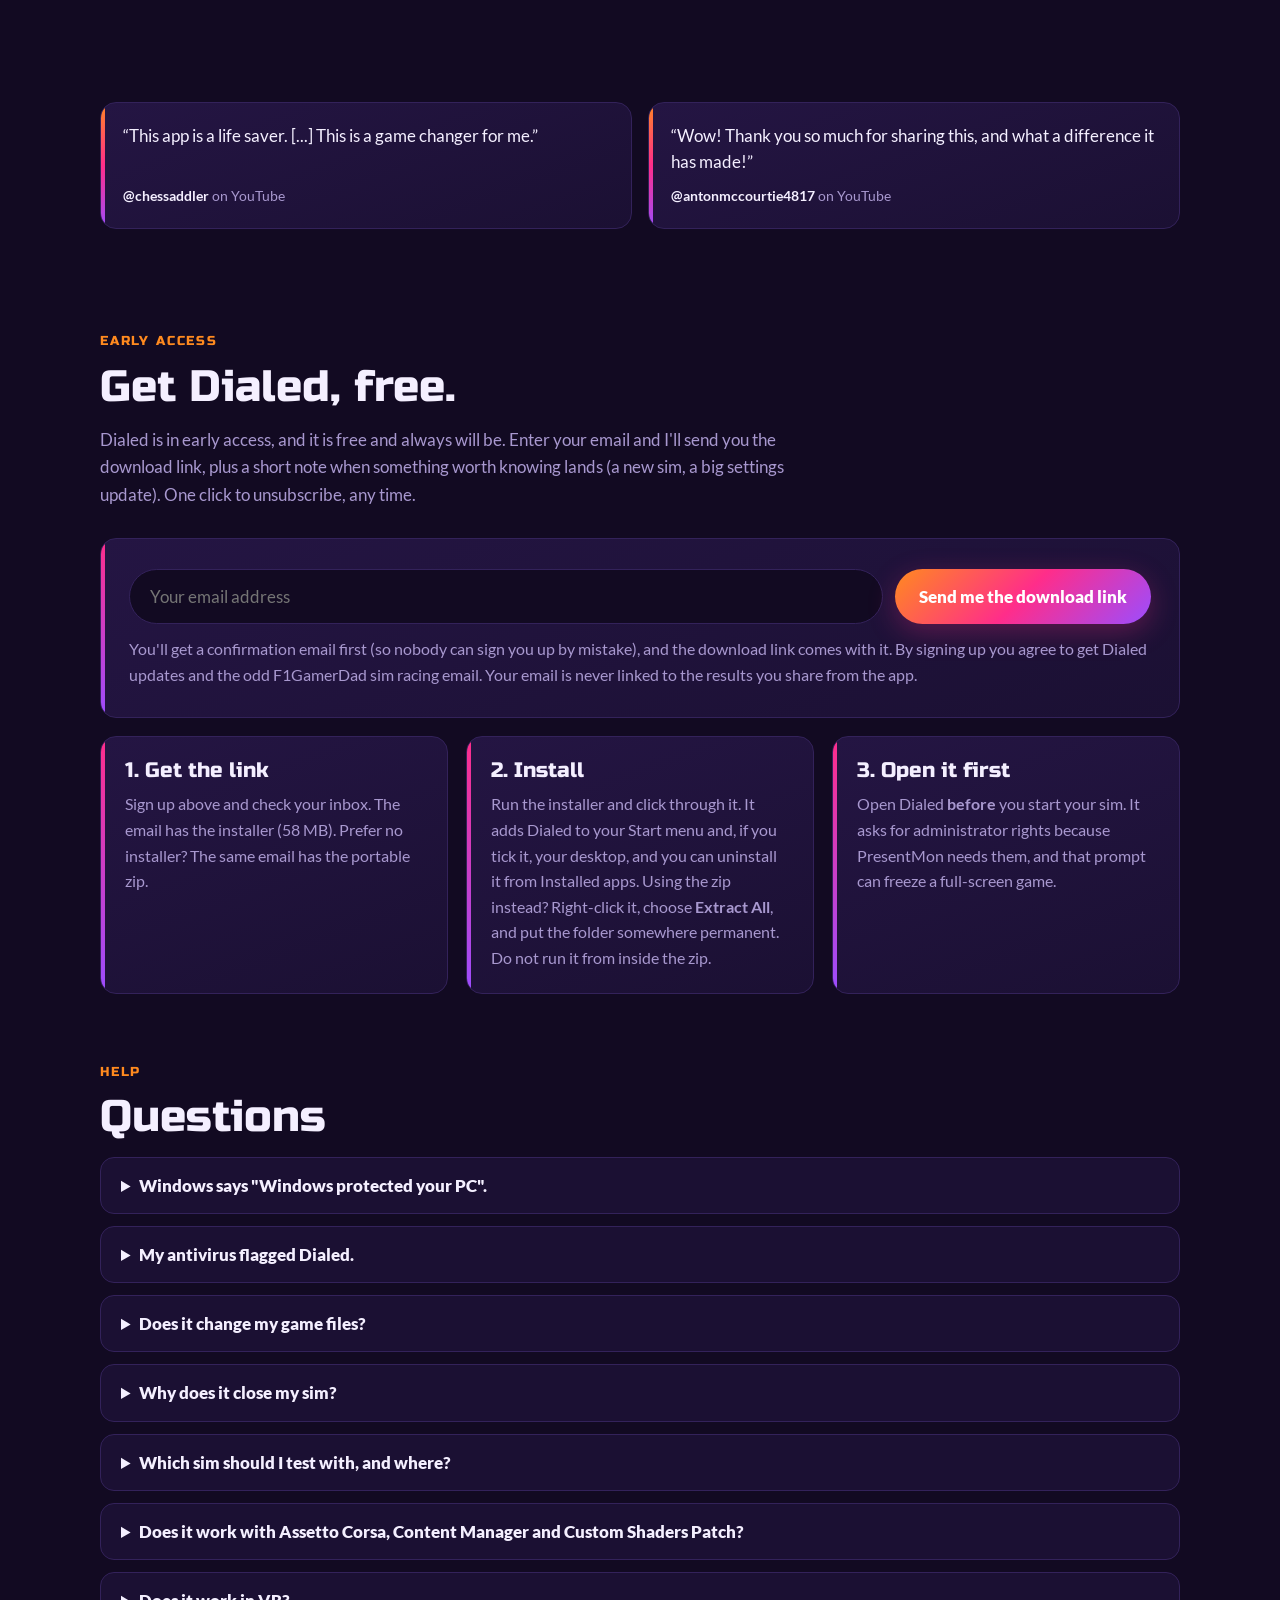
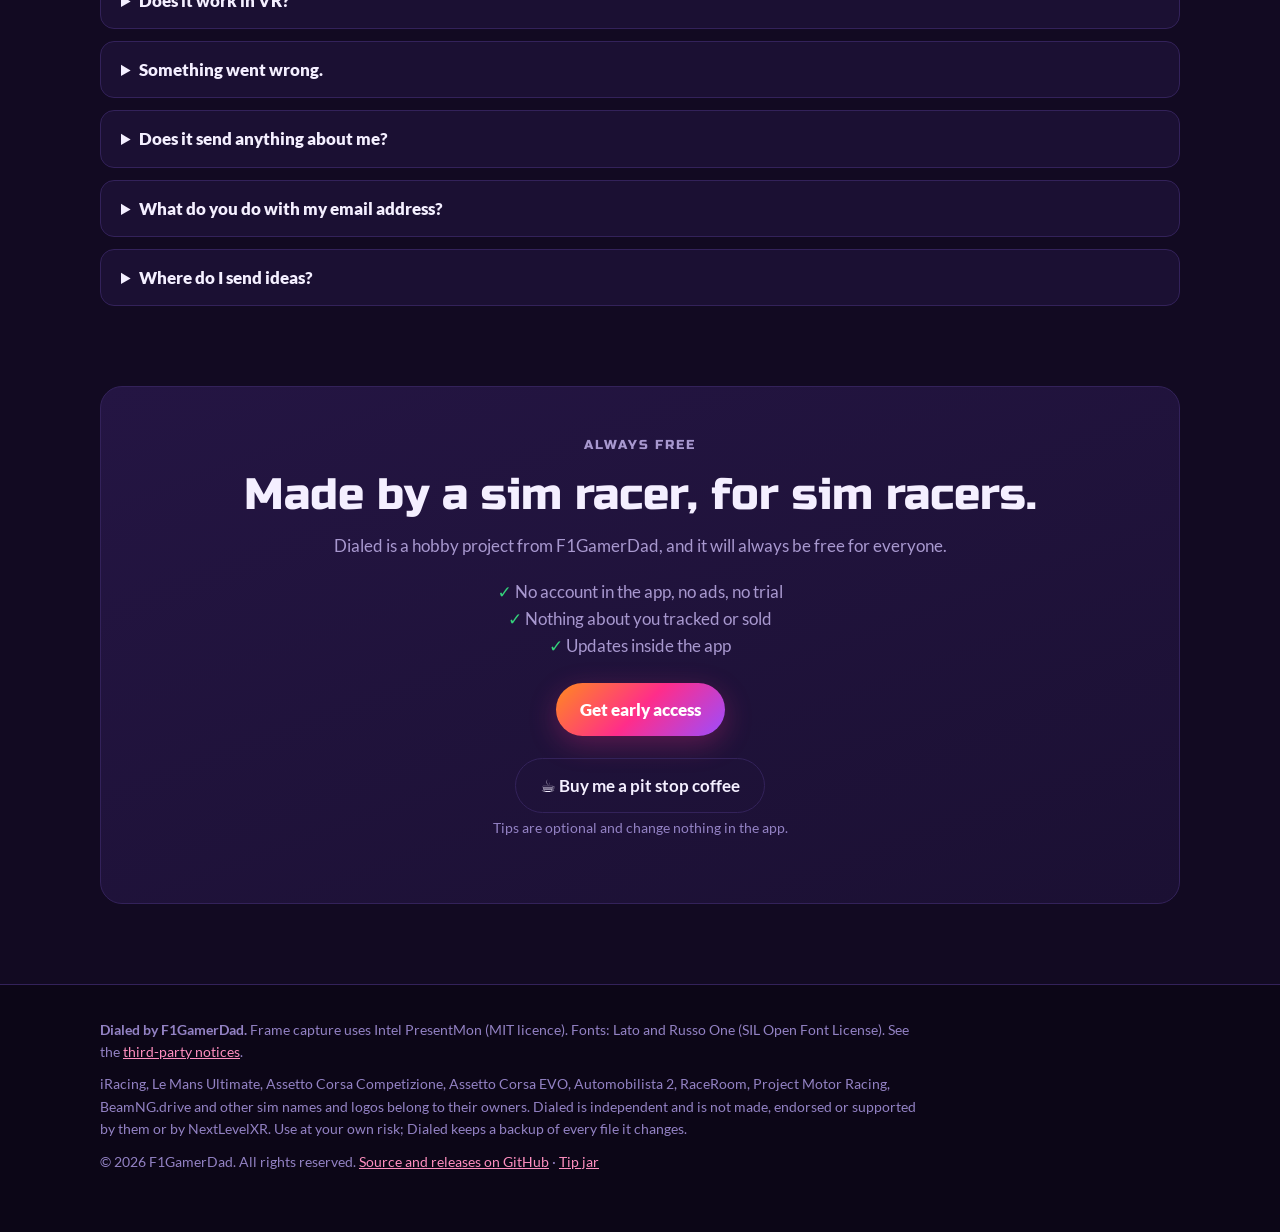
==== commit 25660891: "Website: quotes from users, current screenshots, and one download on the welcome page Twelve quotes " ====
--- a/docs/index.html
+++ b/docs/index.html
@@ -96,6 +96,11 @@
 :root[data-theme="light"] .frame { box-shadow:0 20px 50px rgba(27,18,51,.18); }
 :root[data-theme="light"] .sim img { filter:invert(1) hue-rotate(180deg); }
 .themebtn { all:unset; cursor:pointer; box-sizing:border-box; color:var(--muted); font-weight:700; font-size:14px; padding:6px 12px; border:1px solid var(--line); border-radius:999px; } .themebtn:hover { color:var(--text); border-color:var(--pink); } .themebtn:focus-visible { outline:2px solid var(--pink); outline-offset:2px; }code { background:#0e0720; border:1px solid var(--line); border-radius:6px; padding:1px 7px; font-size:.9em; color:var(--muted); }
+.praise { margin:34px 0; } .quotes { display:flex; flex-wrap:wrap; gap:16px; }
+.quote { flex:1 1 280px; margin:0; background:linear-gradient(160deg,var(--card2),var(--card)); border:1px solid var(--line); border-radius:16px; padding:20px 22px; display:flex; flex-direction:column; justify-content:space-between; gap:12px; position:relative; overflow:hidden; }
+.quote::before { content:""; position:absolute; left:0; top:0; bottom:0; width:4px; background:var(--grad); }
+.quote blockquote { margin:0; font-size:17px; line-height:1.5; color:var(--text); } .quote blockquote::before { content:"\201C"; } .quote blockquote::after { content:"\201D"; }
+.quote figcaption { font-size:13.5px; color:var(--muted); } .quote figcaption b { color:var(--text); }
 </style>
 </head>
 <body>
@@ -118,6 +123,14 @@
   <div class="shot"><div class="frame"><img src="img/app-results.png" alt="Dialed's results screen: average FPS, 1% lows, what is limiting you and graphics memory use, with the frame-time chart below" width="1280" height="800"></div>
   <p class="cap">Real screen, real captures. Here the graphics card is flat out and graphics memory is nearly full, so Dialed looks for savings there first. Below it, your frame times over the capture.</p></div>
 </div></header>
+
+<section class="praise" aria-label="What racers are saying"><div class="wrap">
+  <div class="quotes">
+    <figure class="quote"><blockquote>That’s one of the best piece of simracing software I’ve used in the last couple of years.</blockquote><figcaption><b>@Phornung</b> on YouTube</figcaption></figure>
+    <figure class="quote"><blockquote>It has made a huge difference. Long beach full grid used to be a nightmare but not anymore.</blockquote><figcaption><b>@DaveJ-MTB</b> on YouTube</figcaption></figure>
+    <figure class="quote"><blockquote>Absolutely awesome! Great for getting settings dialed in</blockquote><figcaption><b>@MatthewKnott22</b> on YouTube</figcaption></figure>
+  </div>
+</div></section>
 
 <section id="start"><div class="wrap">
   <p class="eyebrow">Quick start</p><h2>Your first five minutes.</h2>
@@ -147,6 +160,13 @@
   <p class="cap">The priority list: what to change, how much load it takes off, how much you will notice it, and how sure Dialed is.</p></div>
 </div></section>
 
+<section class="praise" aria-label="Results from racers"><div class="wrap">
+  <div class="quotes">
+    <figure class="quote"><blockquote>Big improvement on my rig, and I’ve been tweaking on this stuff for years!! Thank you!!</blockquote><figcaption><b>@garybudzien4621</b> on YouTube</figcaption></figure>
+    <figure class="quote"><blockquote>Running triples on iRacing feels smoother than it ever has</blockquote><figcaption><b>@JoshJanno</b> on YouTube</figcaption></figure>
+  </div>
+</div></section>
+
 <section><div class="wrap two">
   <div>
     <p class="eyebrow">Built to be trusted</p><h2>Rules, not a chatbot.</h2>
@@ -154,6 +174,13 @@
     <ul class="list"><li><b>Private.</b> Your captures and files stay on your PC.</li><li><b>Honest.</b> Settings it has not been able to verify are marked low confidence.</li><li><b>Careful.</b> It only touches the graphics settings it lists, and keeps everything else in your file exactly as it was.</li><li><b>Updates inside the app,</b> never while you are driving, and always your choice.</li></ul>
   </div>
   <div class="frame"><img src="img/app-setup.png" alt="Dialed's setup screen with a sim picker, capture list and goal selector" width="1280" height="800" loading="lazy"></div>
+</div></section>
+
+<section class="praise" aria-label="PC check and settings"><div class="wrap">
+  <div class="quotes">
+    <figure class="quote"><blockquote>It caught that my memory speed was back down at 2133 MT/s rather than its XMP speed of 3600!</blockquote><figcaption><b>@tporter23</b> on YouTube</figcaption></figure>
+    <figure class="quote"><blockquote>So easy to use and its made a big improvement on my rig.</blockquote><figcaption><b>@Regal-p3l</b> on YouTube</figcaption></figure>
+  </div>
 </div></section>
 
 <section id="more"><div class="wrap">
@@ -173,6 +200,14 @@
   <p class="cap">Your frame times over a capture. Every stutter is marked, with a plain-language reading of what is causing it.</p></div>
   <div class="shot"><div class="frame"><img src="img/app-share.png" alt="Dialed's share image: a before and after result card for Discord or a comment" width="1280" height="800" loading="lazy"></div>
   <p class="cap">The share image, made on your PC for Discord or a comment. Nothing is uploaded.</p></div>
+</div></section>
+
+<section class="praise" aria-label="Across sims and VR"><div class="wrap">
+  <div class="quotes">
+    <figure class="quote"><blockquote>I recently upgraded my graphics card specifically for VR use and this app has significantly gained FPS for me. Thank you!</blockquote><figcaption><b>@FookieVR</b> on YouTube</figcaption></figure>
+    <figure class="quote"><blockquote>I’m able to run full grid on AC, at dusk, Heavy thunderstorm going on, headlights, all reflections and even a Reshade preset.</blockquote><figcaption><b>@Jimmyzation</b> on YouTube</figcaption></figure>
+    <figure class="quote"><blockquote>It has improved my overall performance in LMU</blockquote><figcaption><b>@stephenadams5538</b> on YouTube</figcaption></figure>
+  </div>
 </div></section>
 
 <section id="sims"><div class="wrap">
@@ -190,6 +225,13 @@
     <div class="sim"><img src="assets/sims/acevo.png" alt="Assetto Corsa EVO" loading="lazy"><p>23 graphics settings, from supersampling and anti-aliasing to shadows, reflections, clouds and mirrors, one careful step at a time. Upscaling is left to you.</p><span class="status">Supported</span></div>
   </div>
   <p class="meta" style="margin-top:14px">iRacing, Le Mans Ultimate, Automobilista 2, Assetto Corsa, ACC, AC EVO and RaceRoom are ready. The other two are built and still being tested on track, and arrive as free updates. They are shown in the app as Coming soon, and you can say which one you want most with the Ideas button.</p>
+</div></section>
+
+<section class="praise" aria-label="Community"><div class="wrap">
+  <div class="quotes">
+    <figure class="quote"><blockquote>This app is a life saver. [...] This is a game changer for me.</blockquote><figcaption><b>@chessaddler</b> on YouTube</figcaption></figure>
+    <figure class="quote"><blockquote>Wow! Thank you so much for sharing this, and what a difference it has made!</blockquote><figcaption><b>@antonmccourtie4817</b> on YouTube</figcaption></figure>
+  </div>
 </div></section>
 
 <section id="access"><div class="wrap">
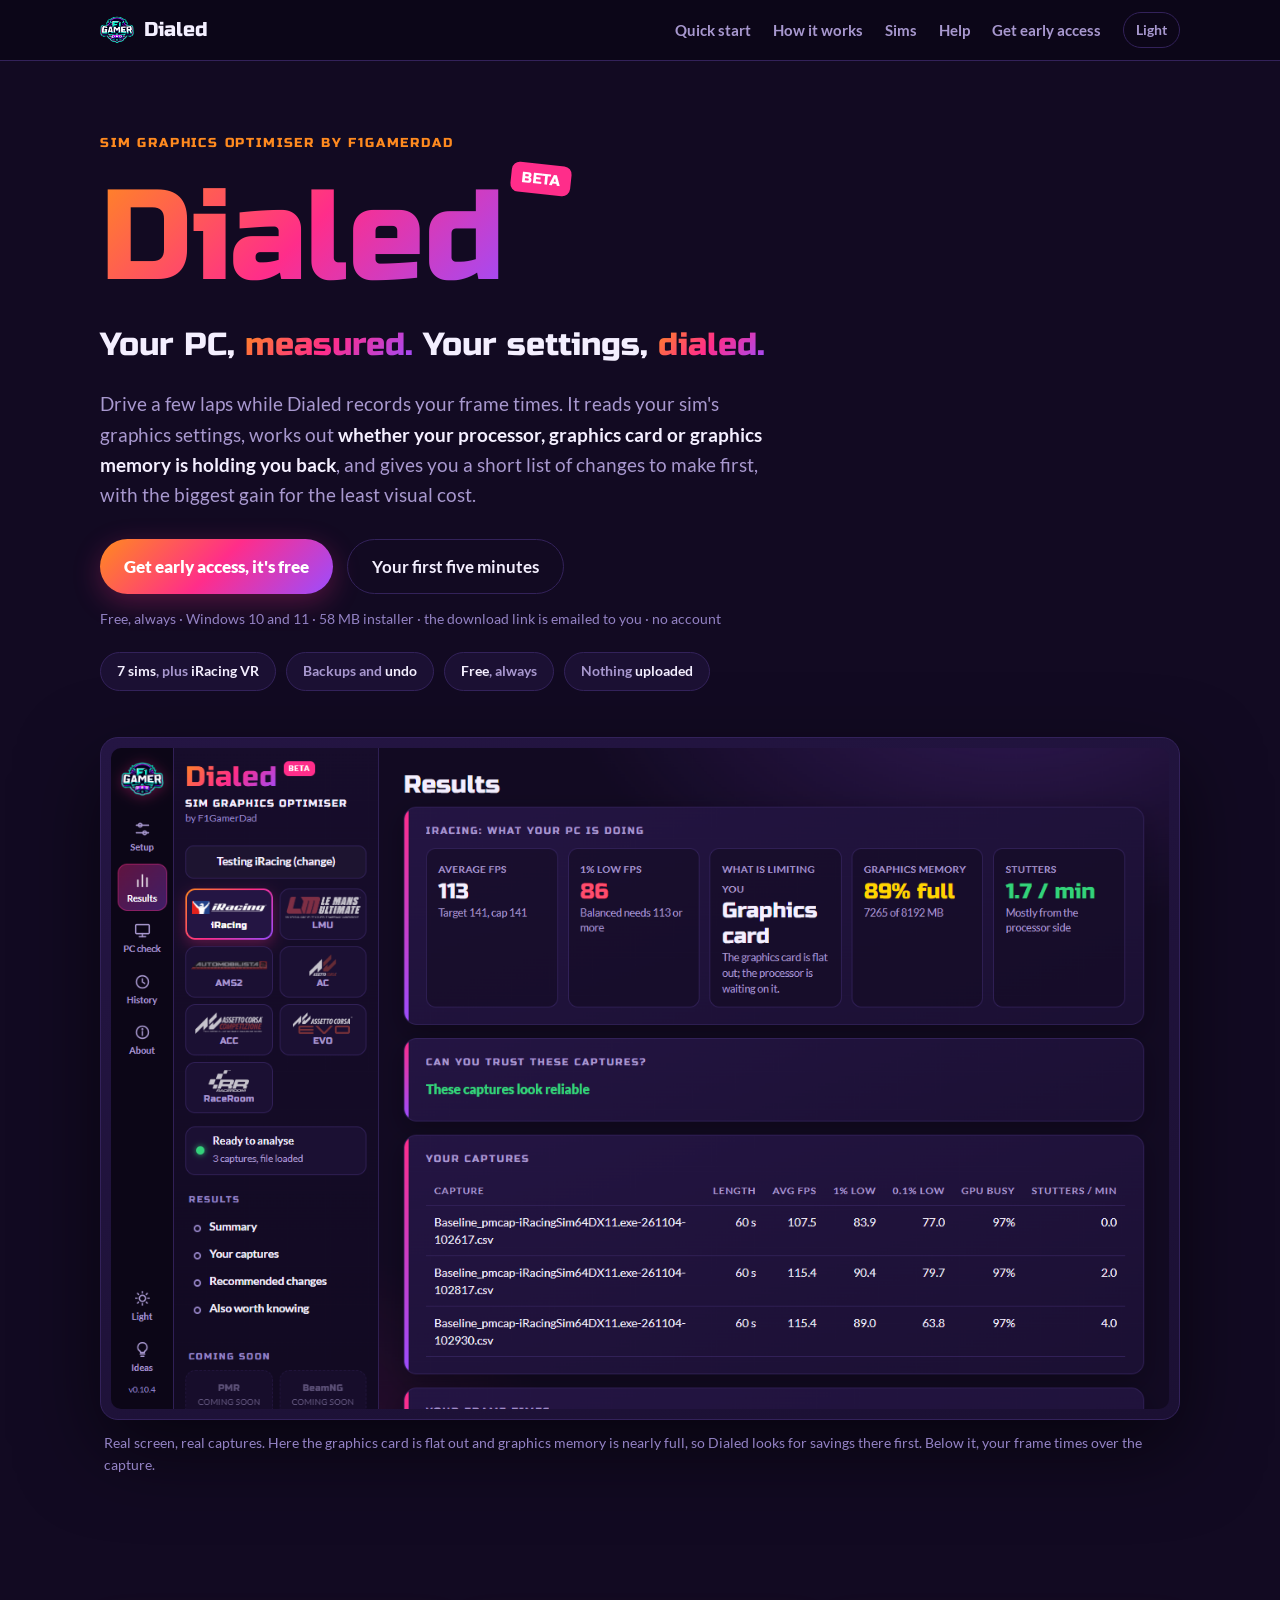
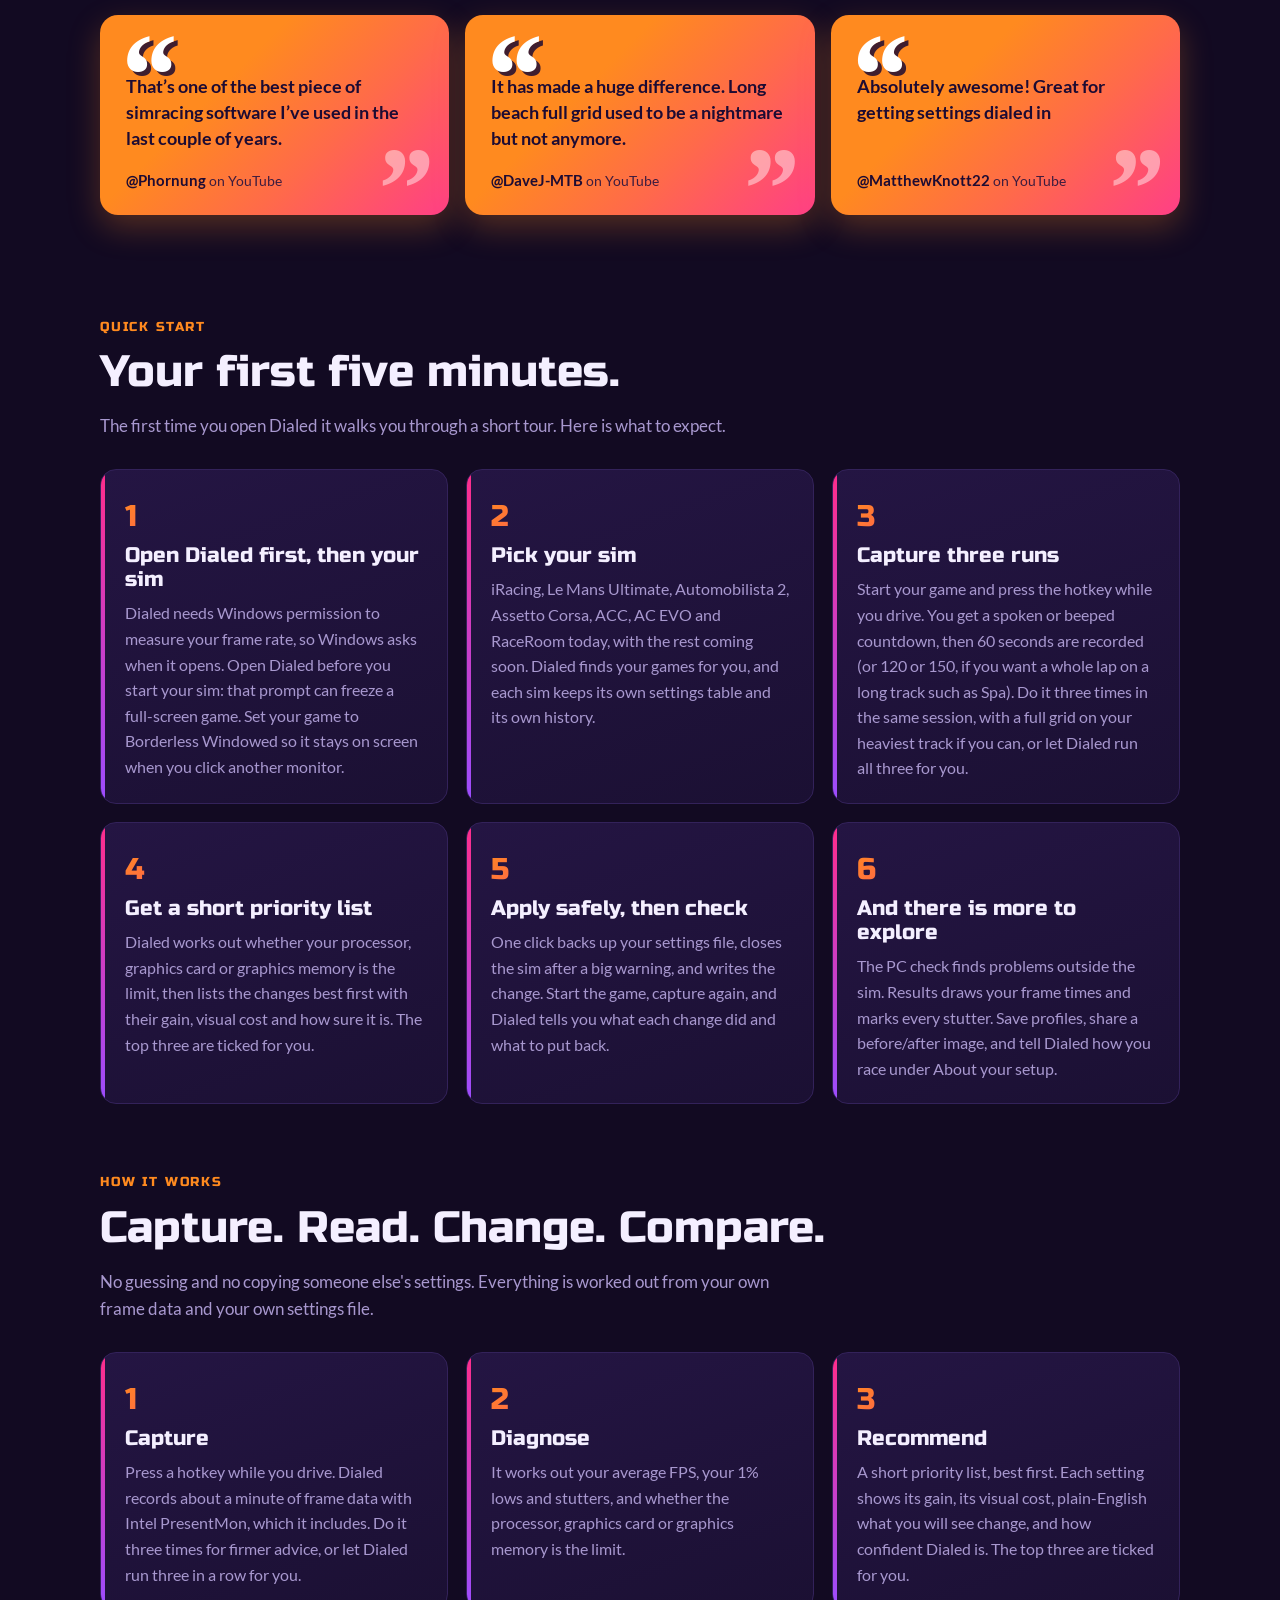
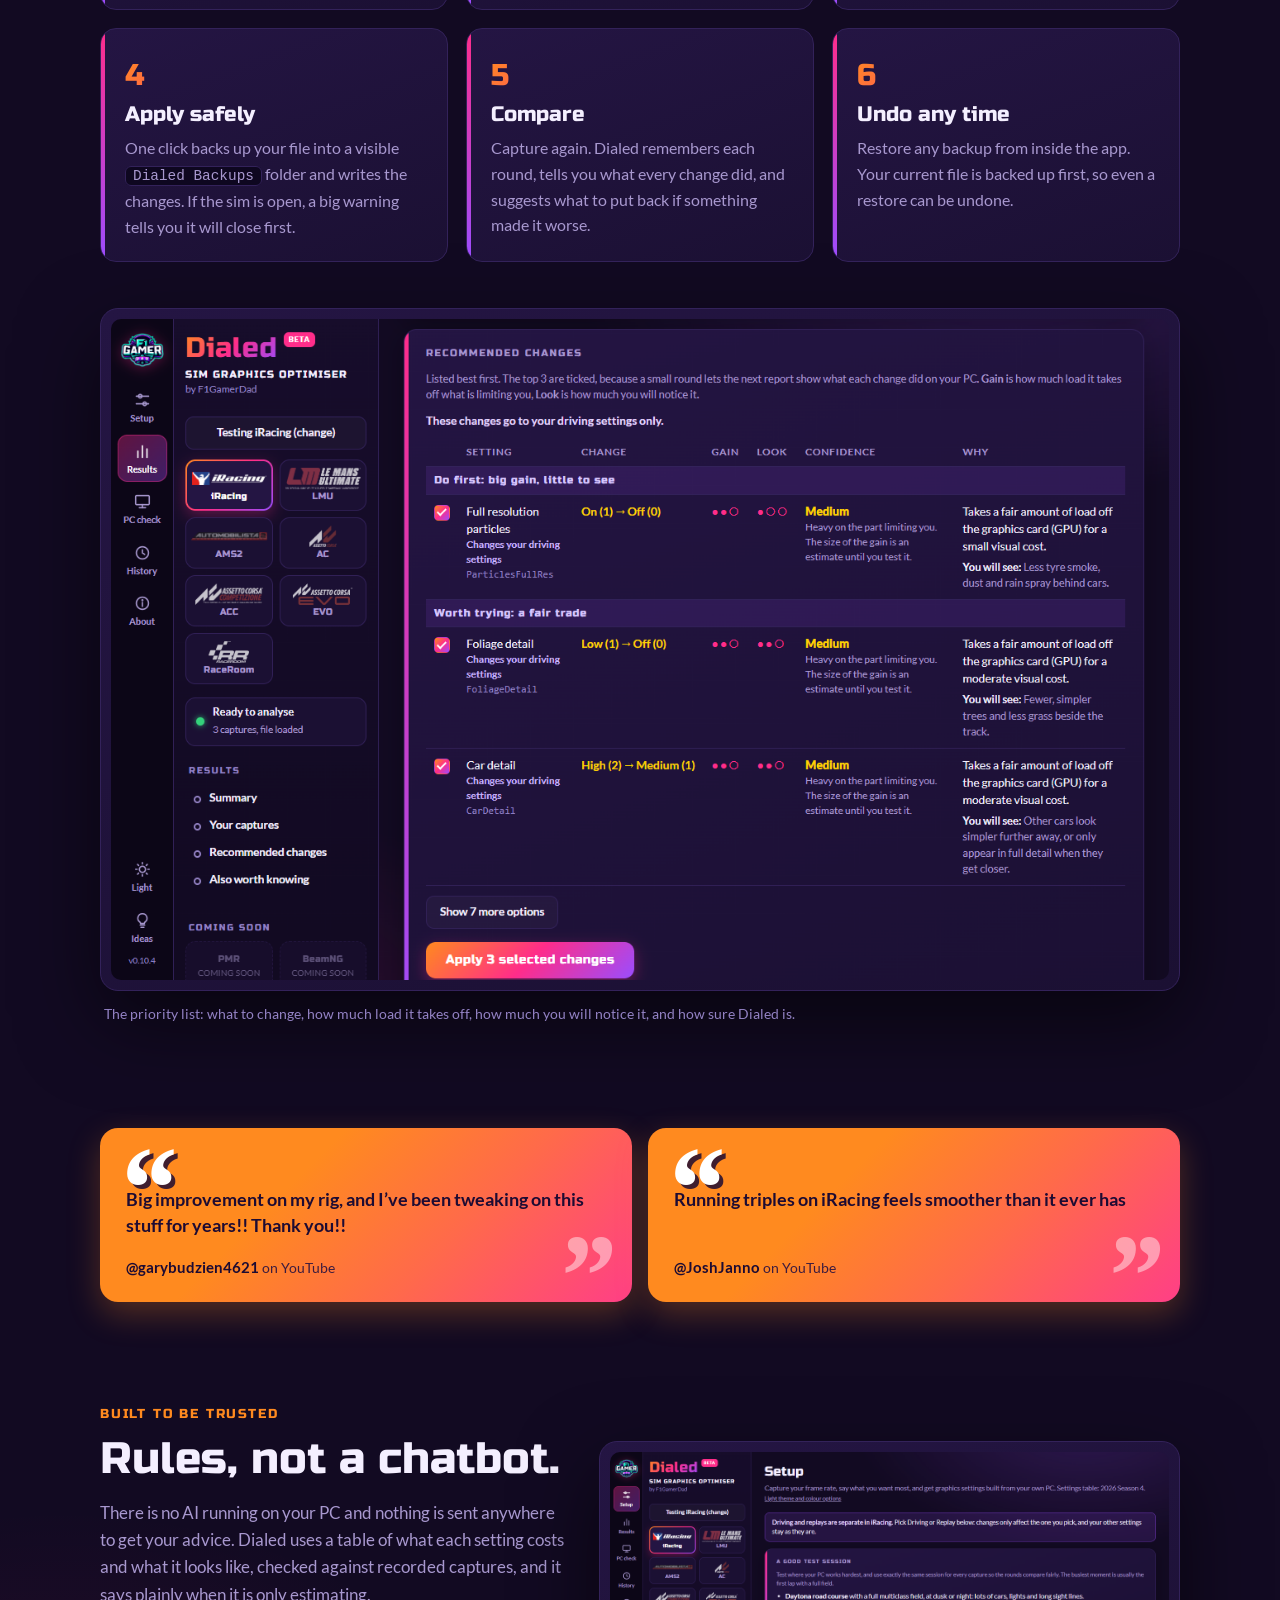
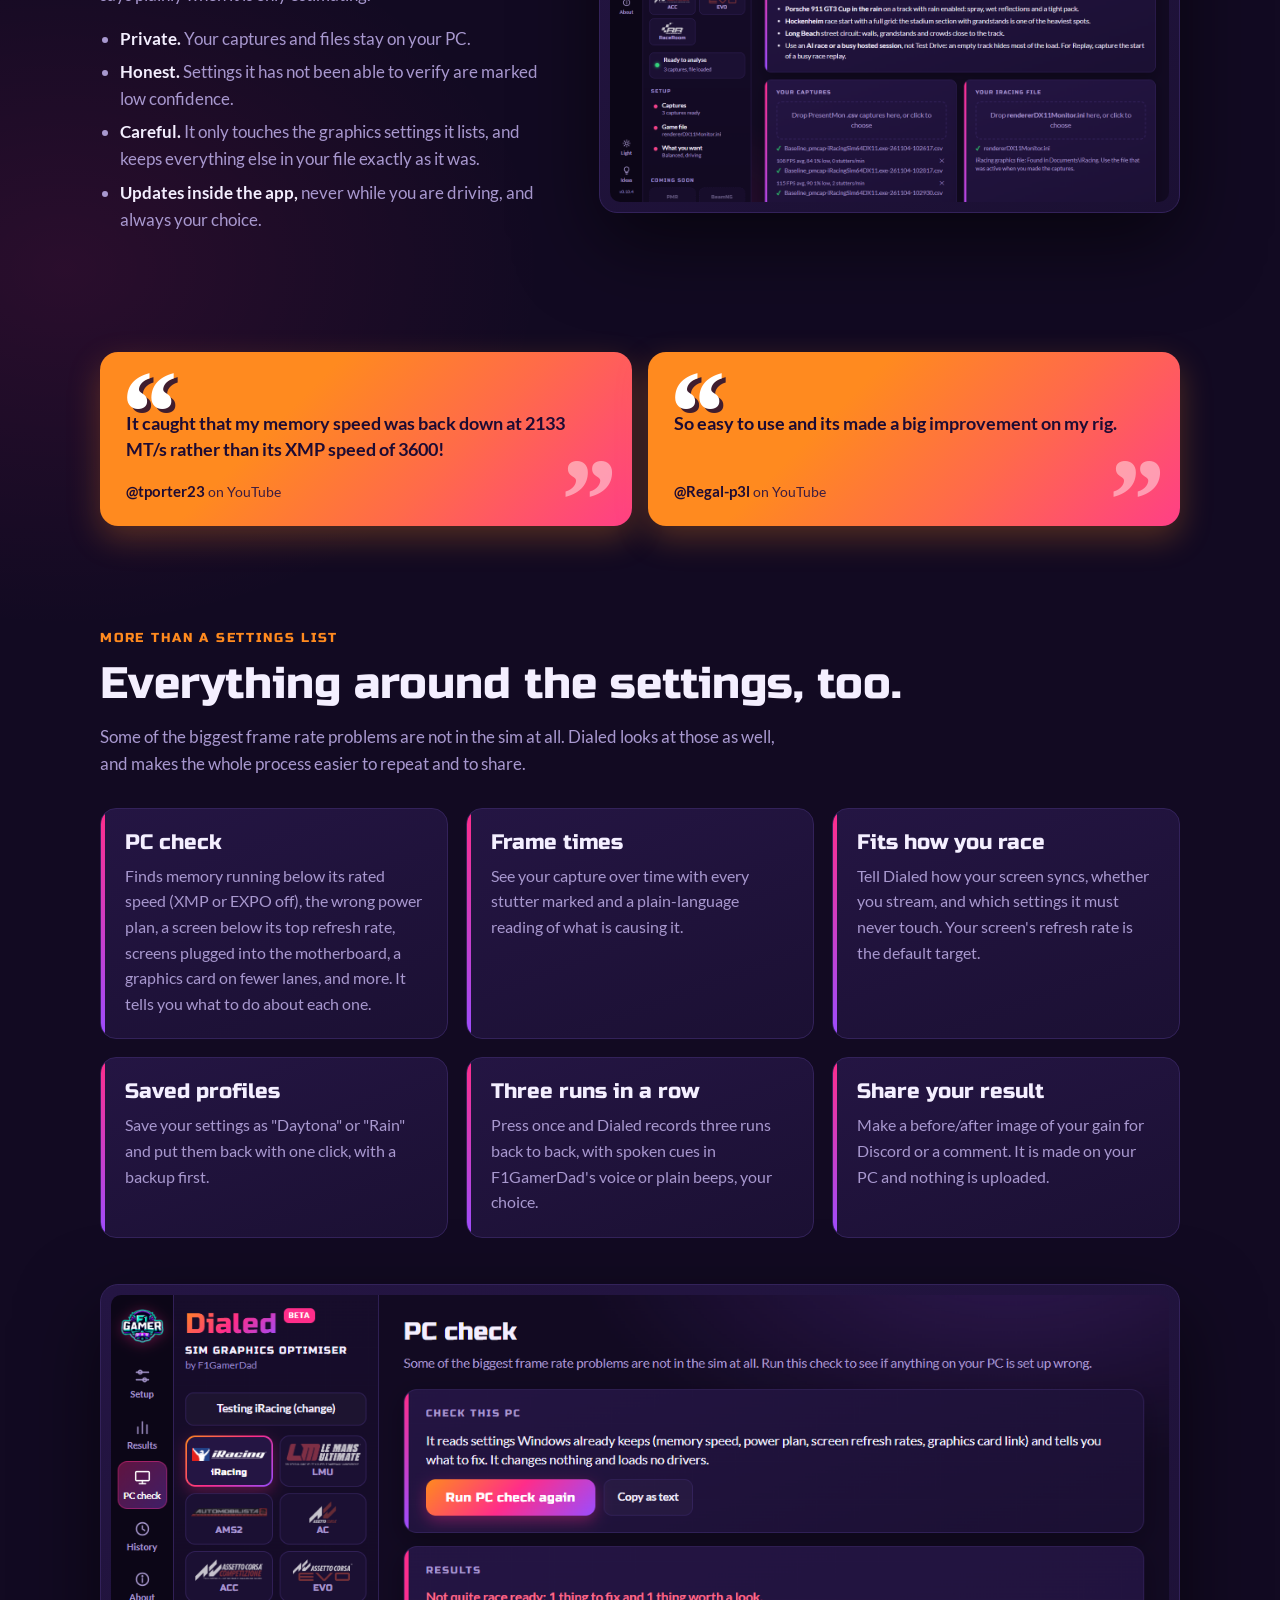
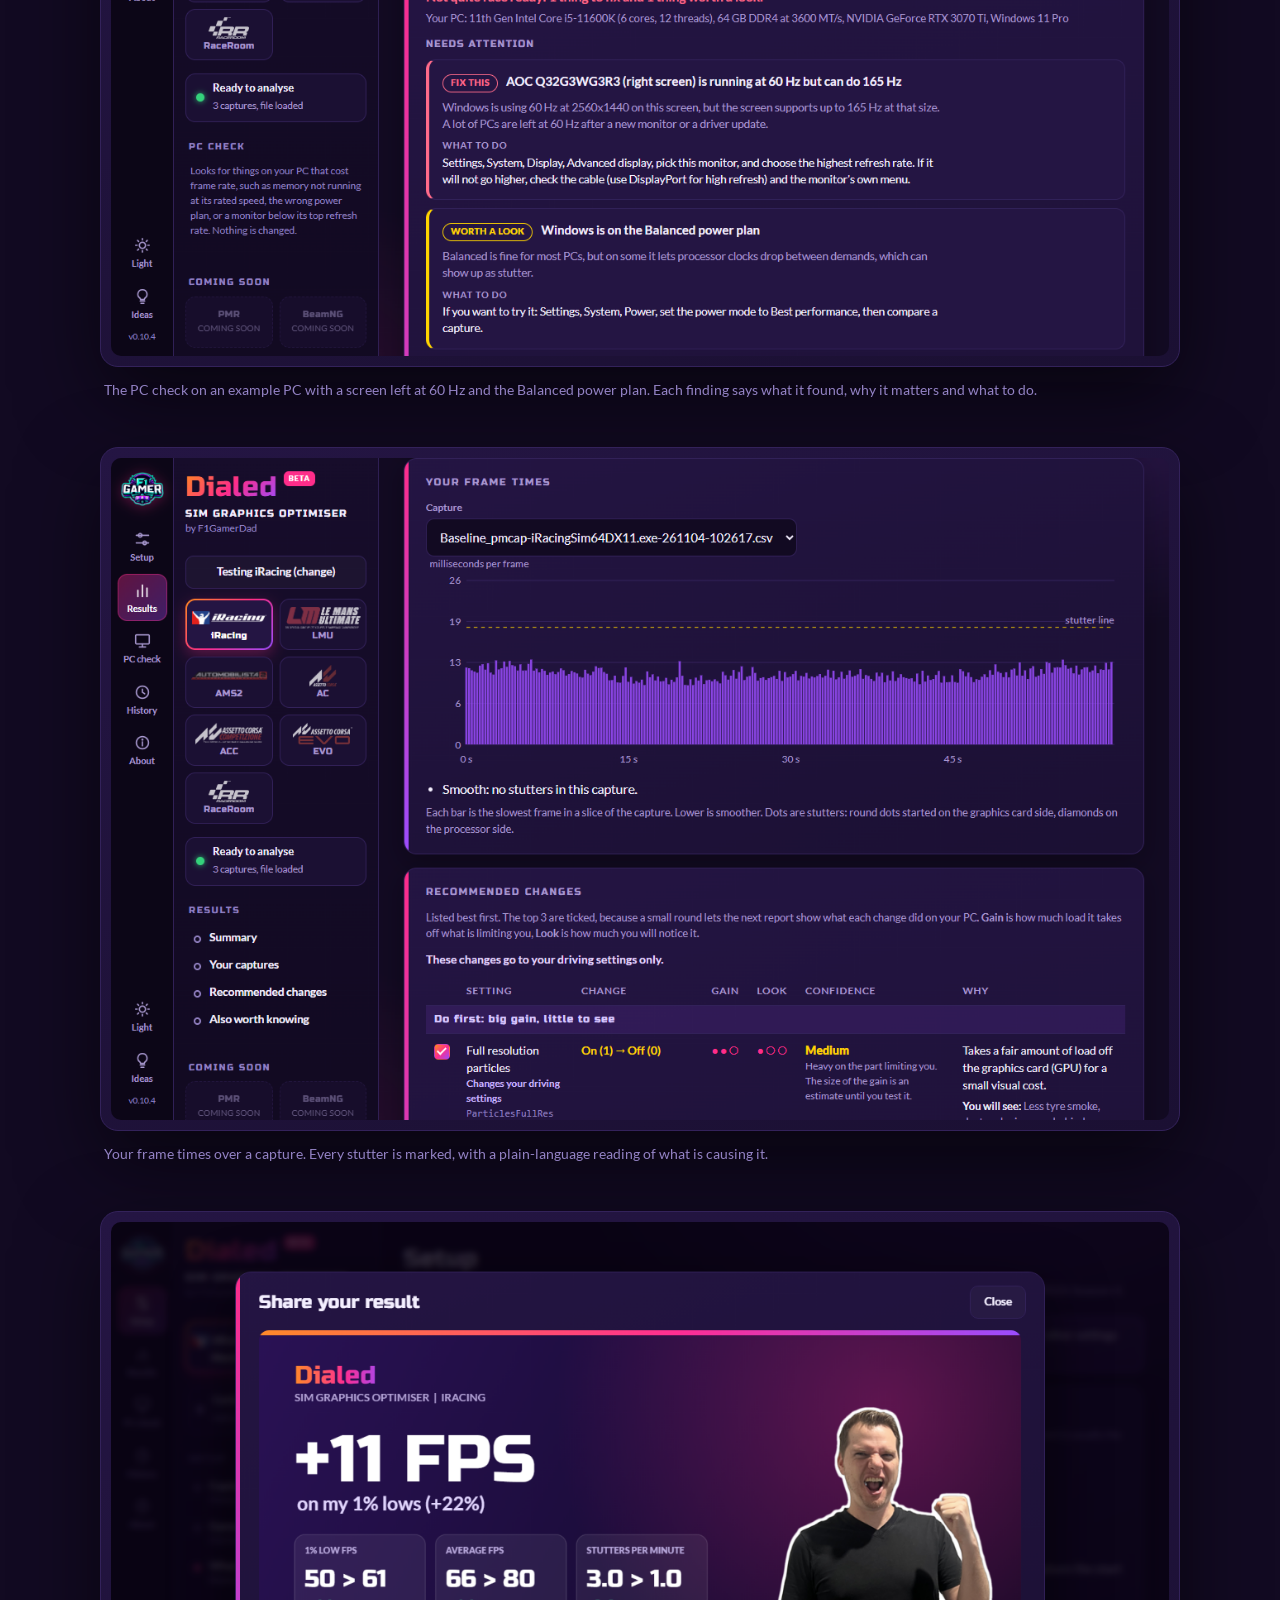
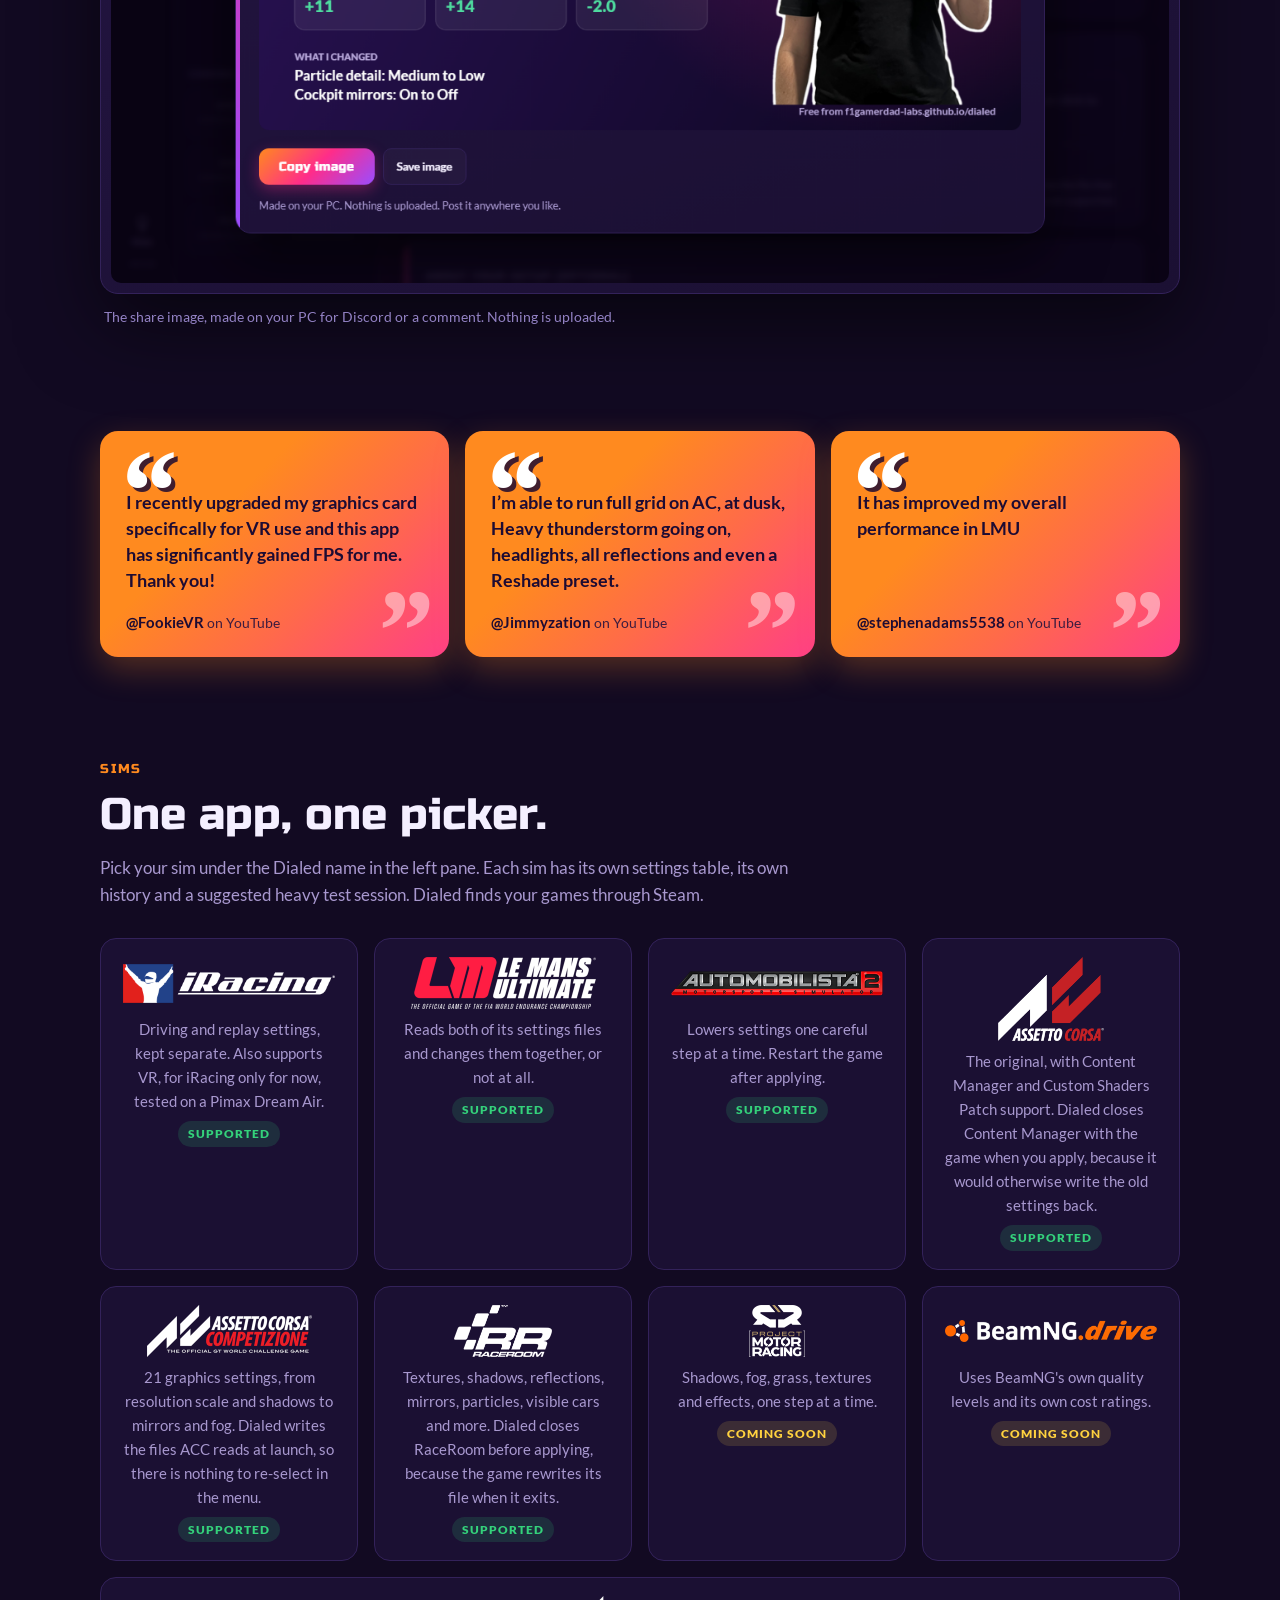
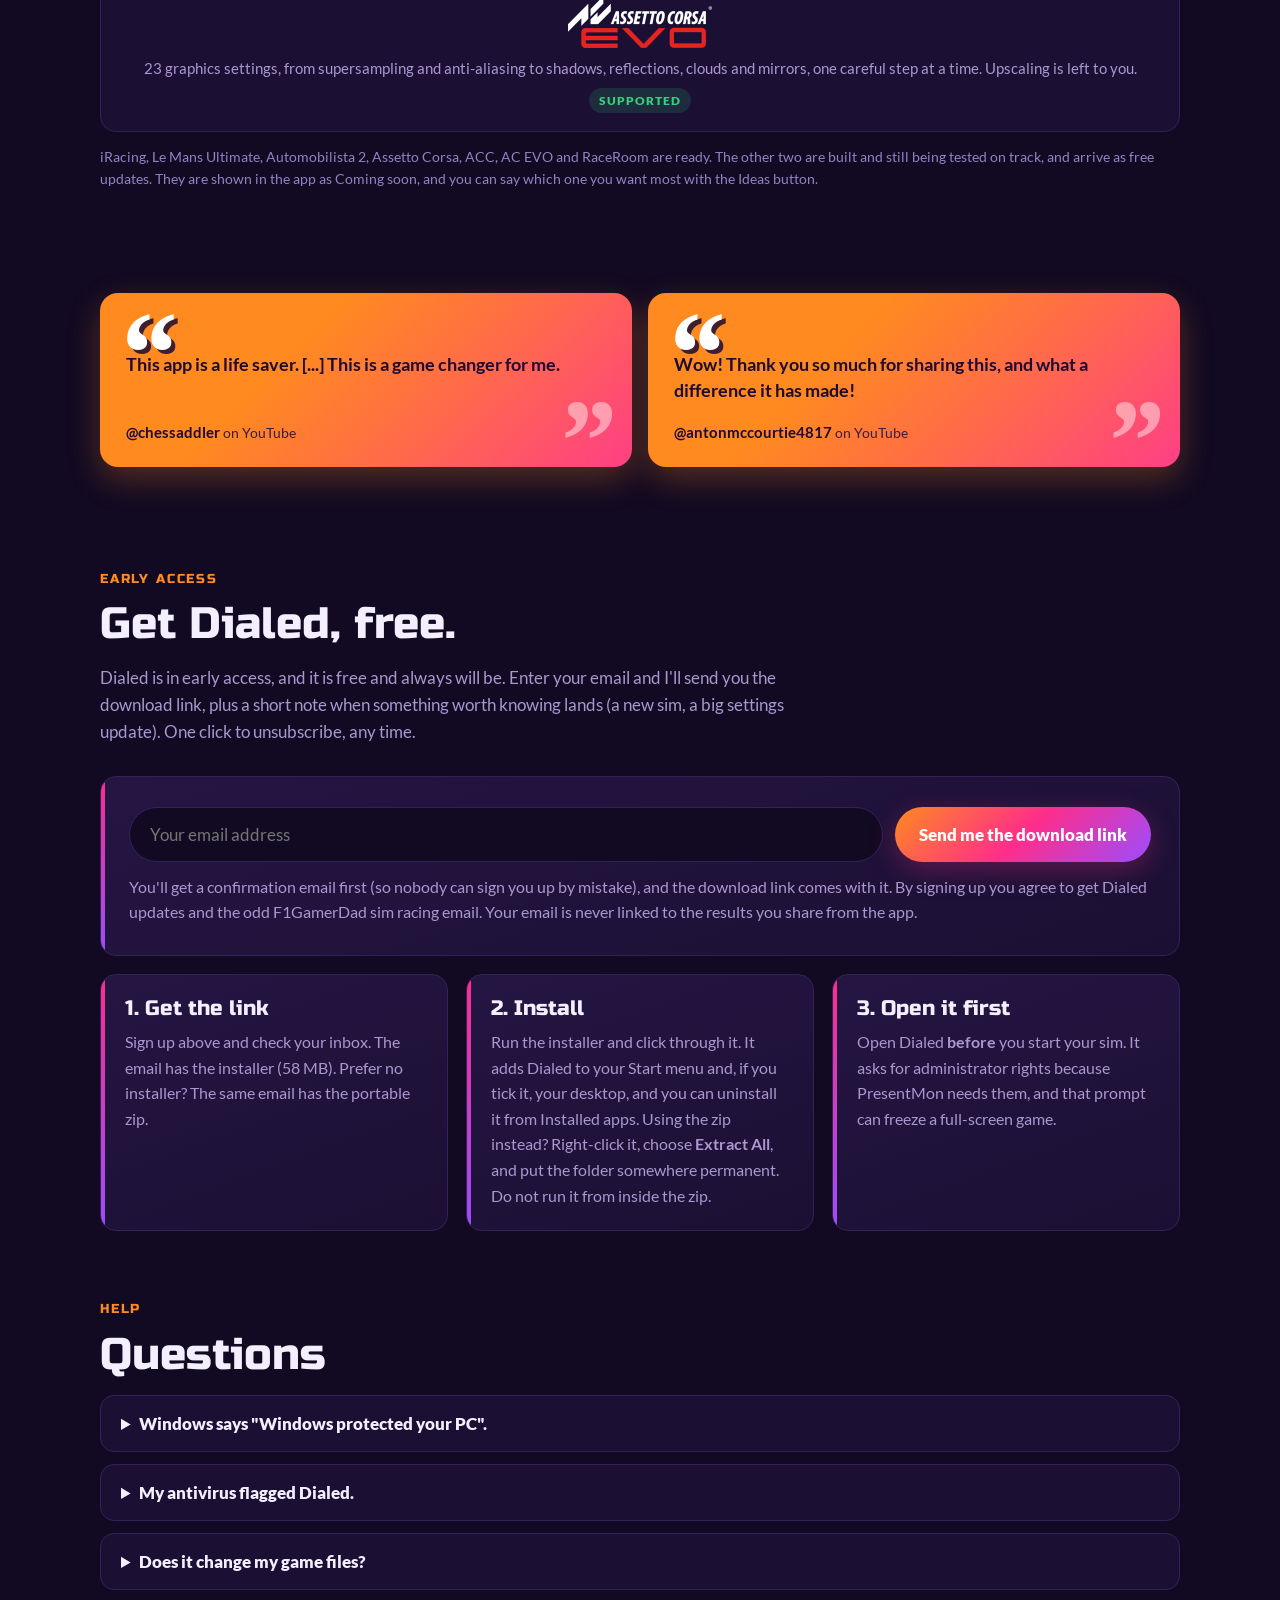
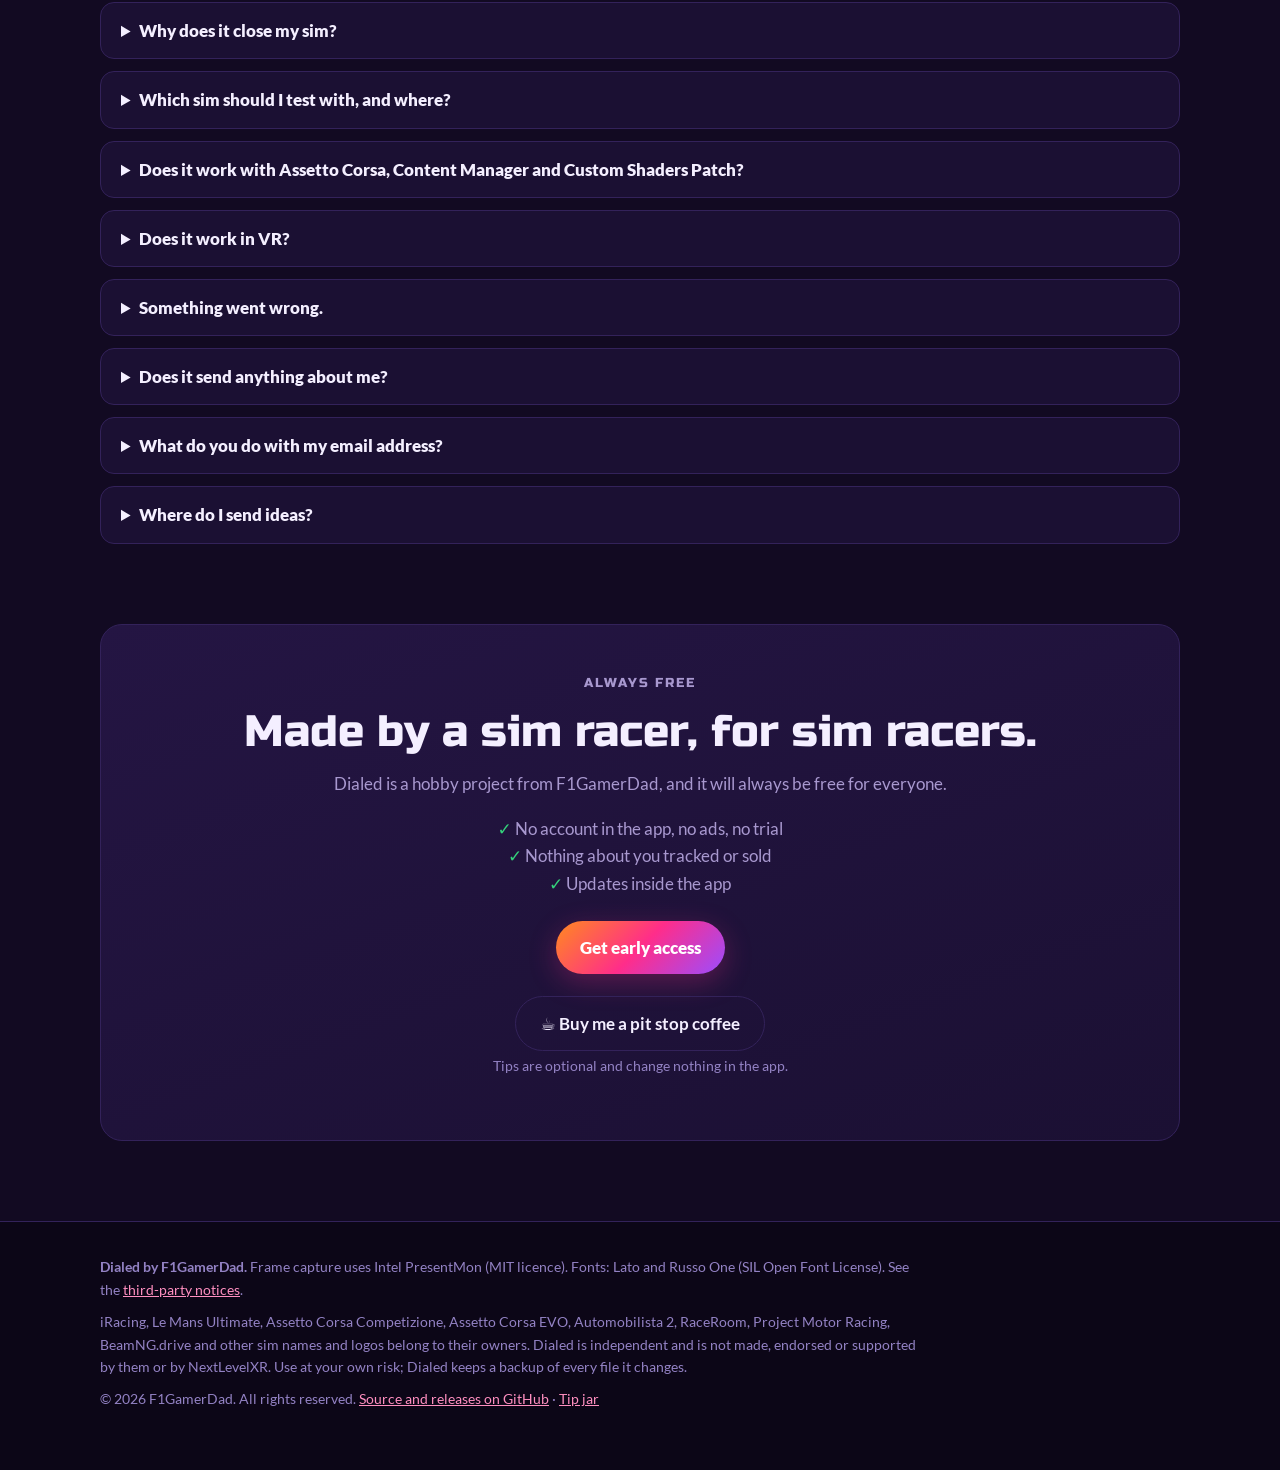
==== commit 50579f5f: "Website: quotes stand out, orange into pink with larger quote marks Co-Authored-By: Claude Sonnet 5." ====
--- a/docs/index.html
+++ b/docs/index.html
@@ -97,10 +97,13 @@
 :root[data-theme="light"] .sim img { filter:invert(1) hue-rotate(180deg); }
 .themebtn { all:unset; cursor:pointer; box-sizing:border-box; color:var(--muted); font-weight:700; font-size:14px; padding:6px 12px; border:1px solid var(--line); border-radius:999px; } .themebtn:hover { color:var(--text); border-color:var(--pink); } .themebtn:focus-visible { outline:2px solid var(--pink); outline-offset:2px; }code { background:#0e0720; border:1px solid var(--line); border-radius:6px; padding:1px 7px; font-size:.9em; color:var(--muted); }
 .praise { margin:34px 0; } .quotes { display:flex; flex-wrap:wrap; gap:16px; }
-.quote { flex:1 1 280px; margin:0; background:linear-gradient(160deg,var(--card2),var(--card)); border:1px solid var(--line); border-radius:16px; padding:20px 22px; display:flex; flex-direction:column; justify-content:space-between; gap:12px; position:relative; overflow:hidden; }
-.quote::before { content:""; position:absolute; left:0; top:0; bottom:0; width:4px; background:var(--grad); }
-.quote blockquote { margin:0; font-size:17px; line-height:1.5; color:var(--text); } .quote blockquote::before { content:"\201C"; } .quote blockquote::after { content:"\201D"; }
-.quote figcaption { font-size:13.5px; color:var(--muted); } .quote figcaption b { color:var(--text); }
+/* Quotes are brand orange running into pink, stopping short of purple, with dark ink in both themes, so they stand apart from the purple cards. */
+.quote { flex:1 1 280px; margin:0; background:linear-gradient(135deg,#ff8a1f 0%,#ff8a1f 35%,#ff6a4a 65%,#ff3f86 100%); color:#1d0b33; border-radius:18px; padding:58px 26px 22px; display:flex; flex-direction:column; justify-content:space-between; gap:18px; position:relative; overflow:hidden; box-shadow:0 12px 32px rgba(255,138,31,.28); }
+.quote::before, .quote::after { position:absolute; font-family:Georgia,"Times New Roman",serif; font-style:italic; font-weight:700; line-height:1; pointer-events:none; }
+.quote::before { content:"\201C"; left:16px; top:2px; font-size:118px; color:#fff; text-shadow:4px 4px 0 rgba(29,11,51,.85); }
+.quote::after { content:"\201D"; right:18px; bottom:-34px; font-size:118px; color:rgba(255,255,255,.45); }
+.quote blockquote { margin:0; font-size:18px; font-weight:700; line-height:1.45; position:relative; z-index:1; }
+.quote figcaption { font-size:13.5px; color:#3d1c3f; padding-right:56px; position:relative; z-index:1; } .quote figcaption b { color:#1d0b33; font-size:14.5px; }
 </style>
 </head>
 <body>
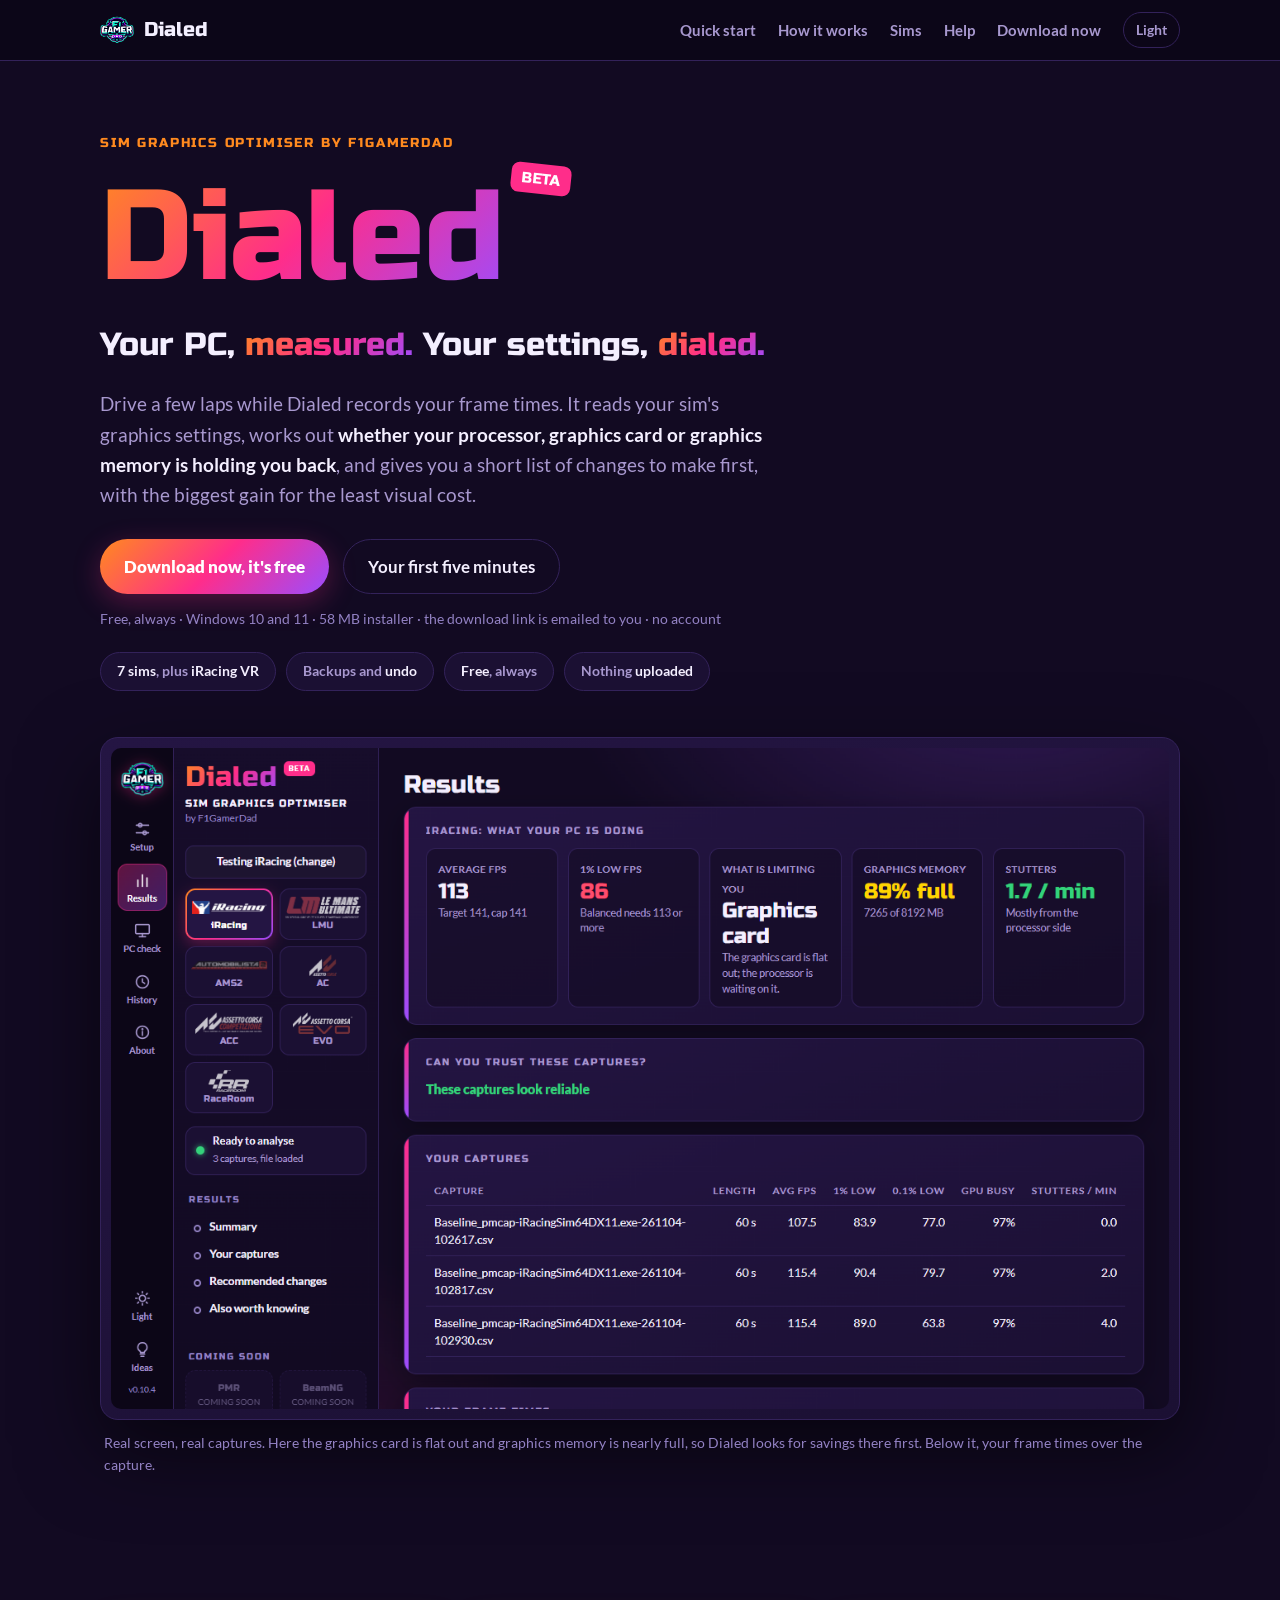
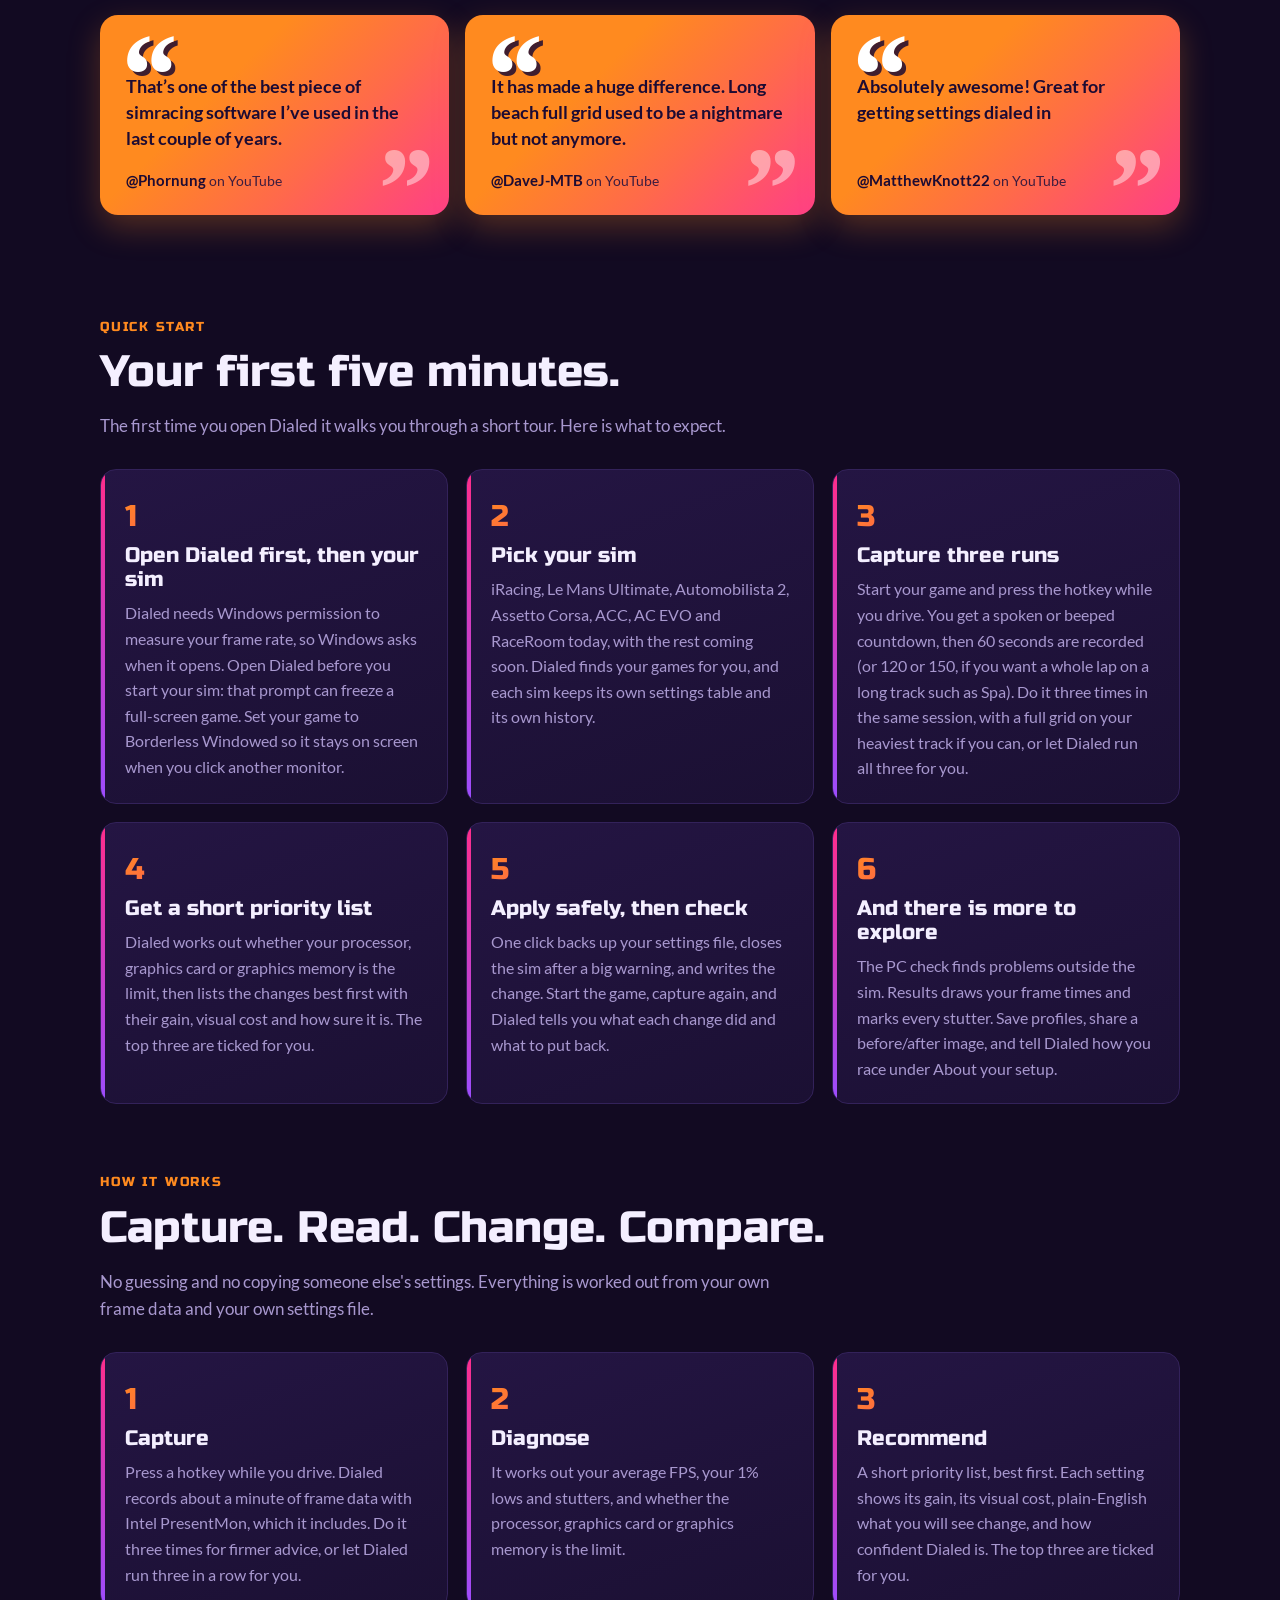
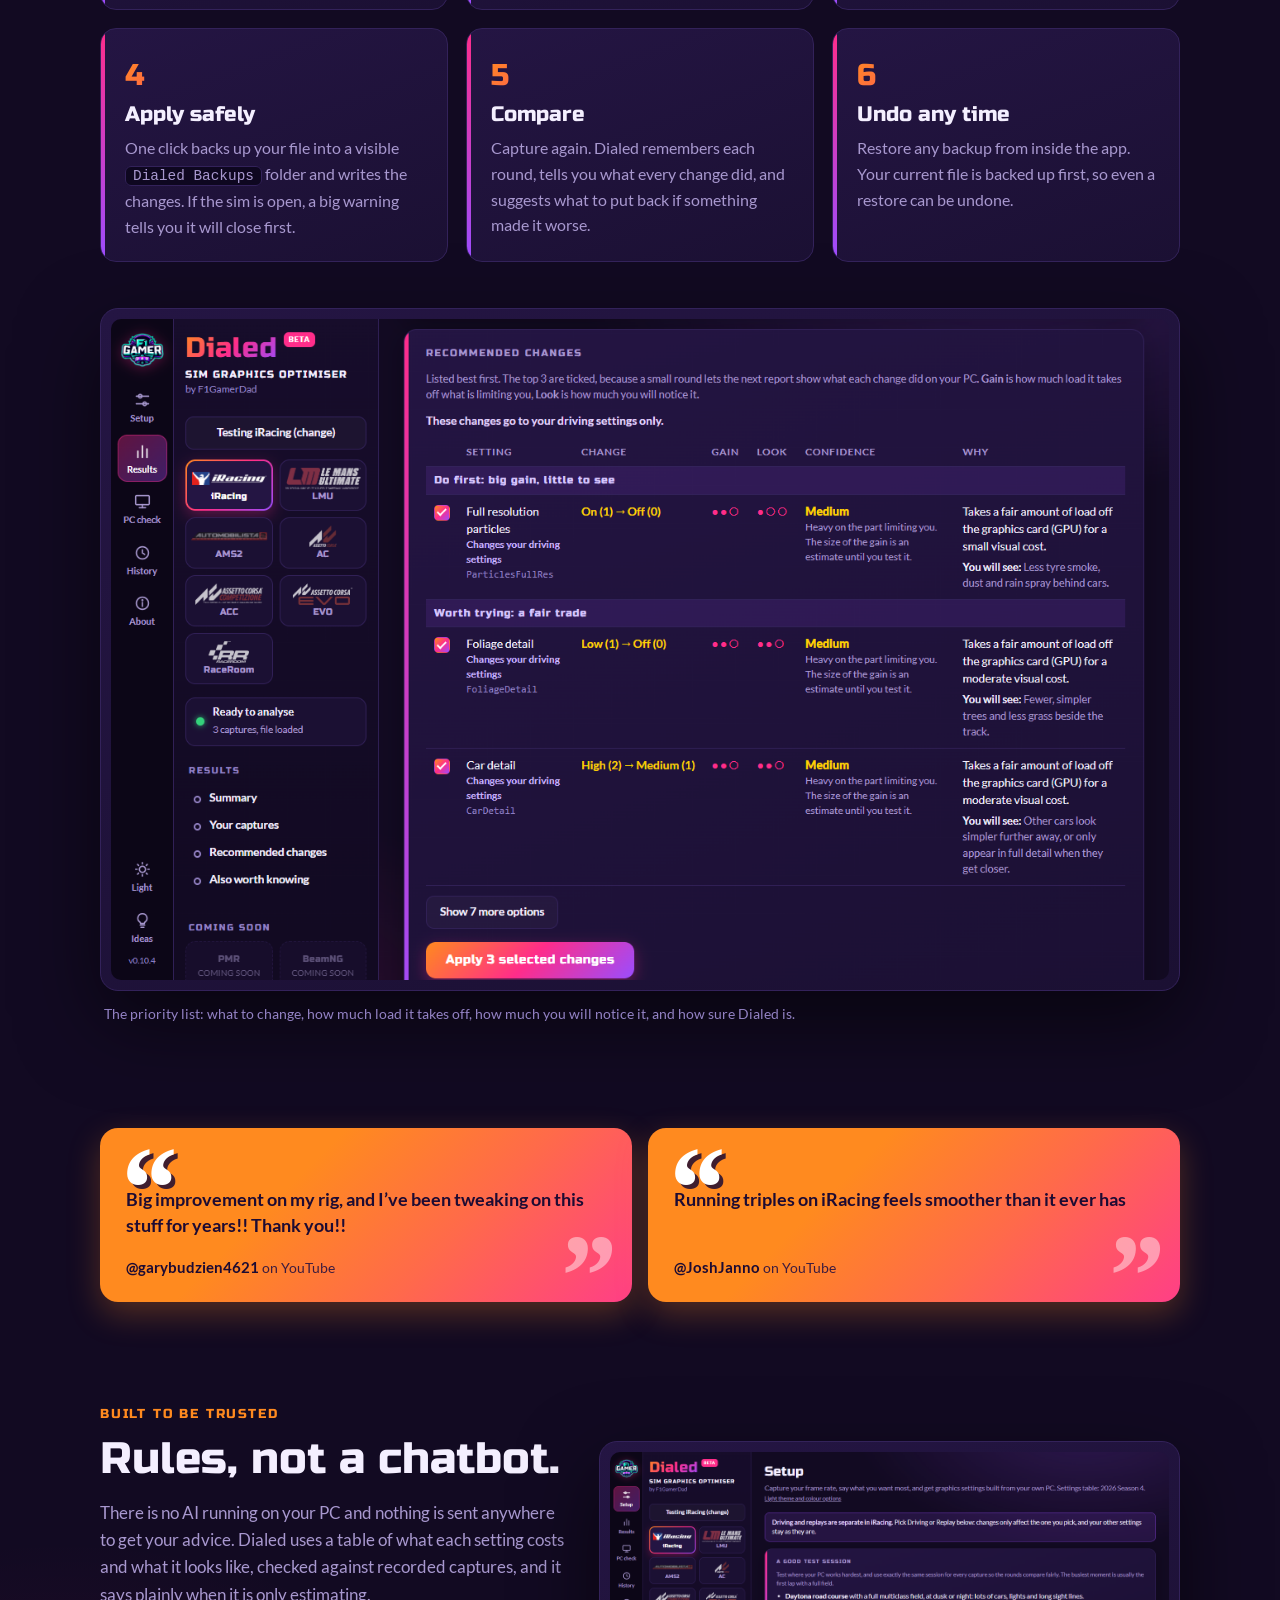
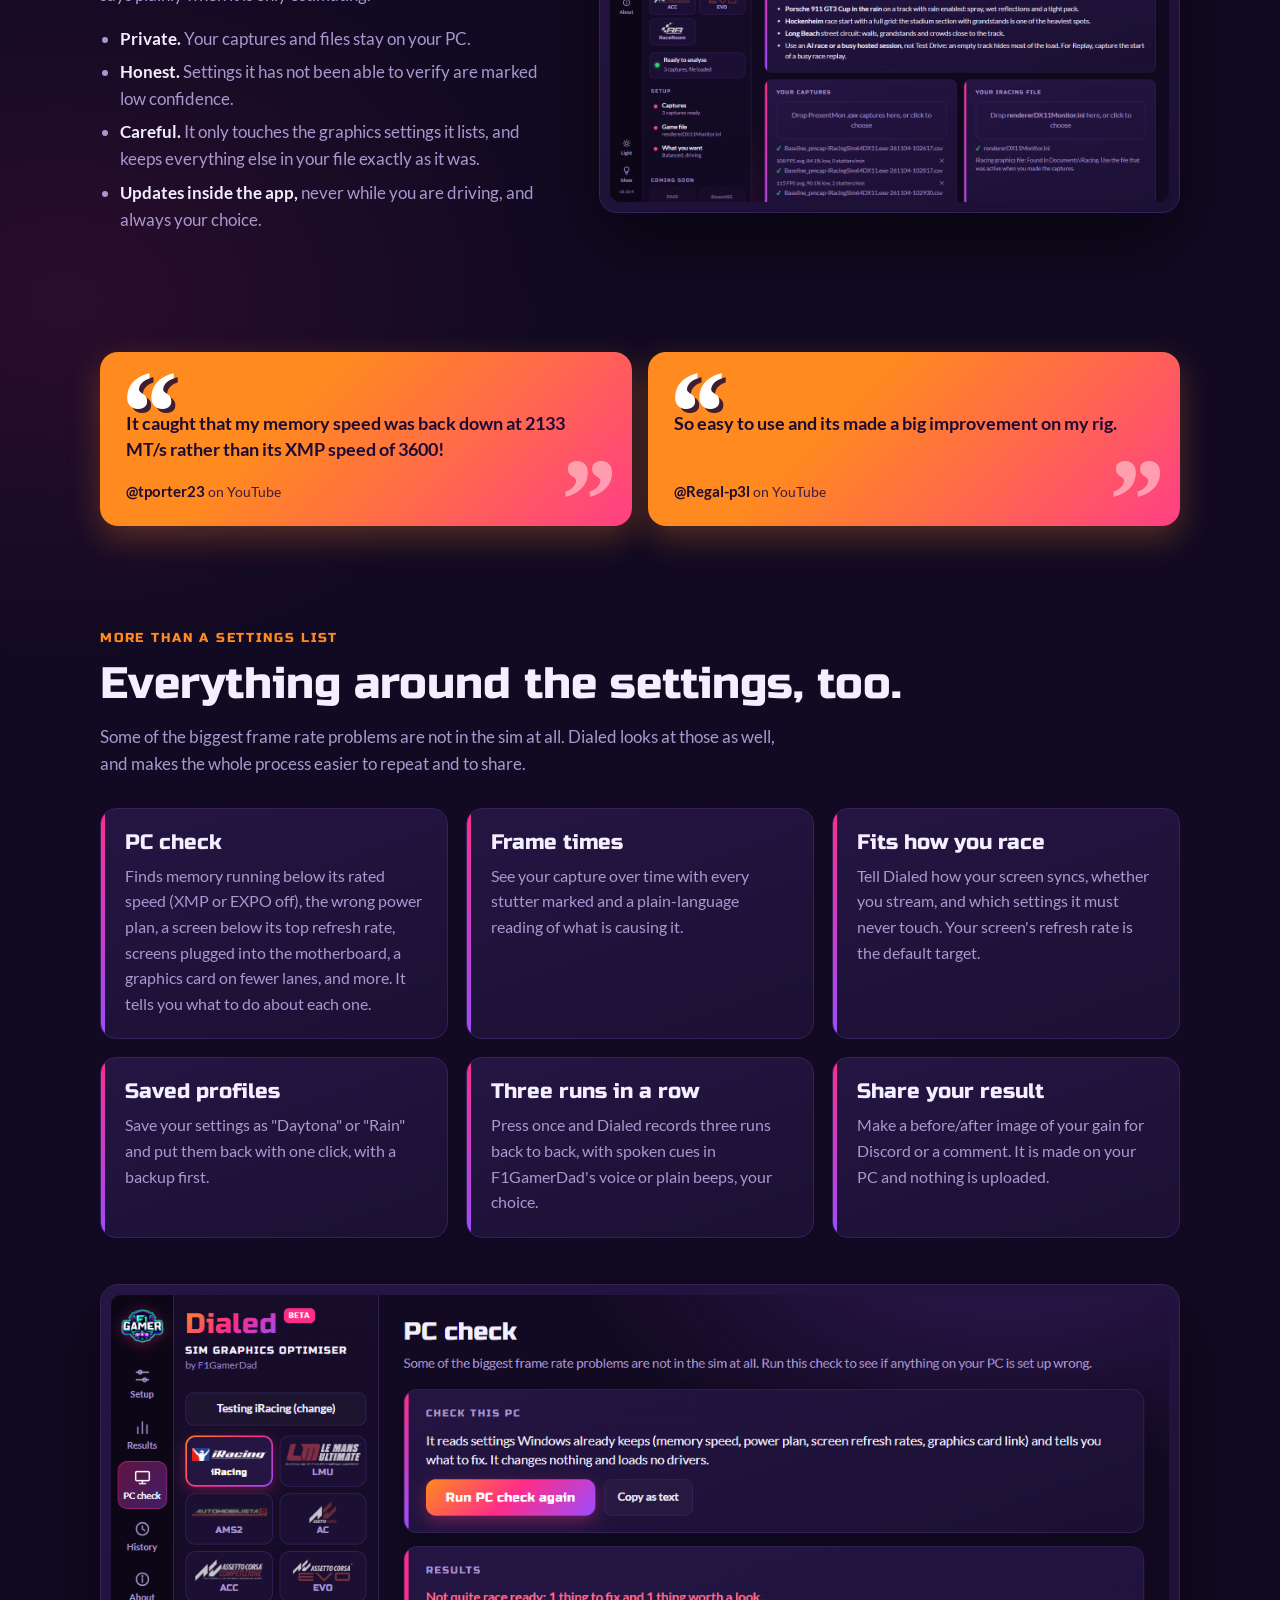
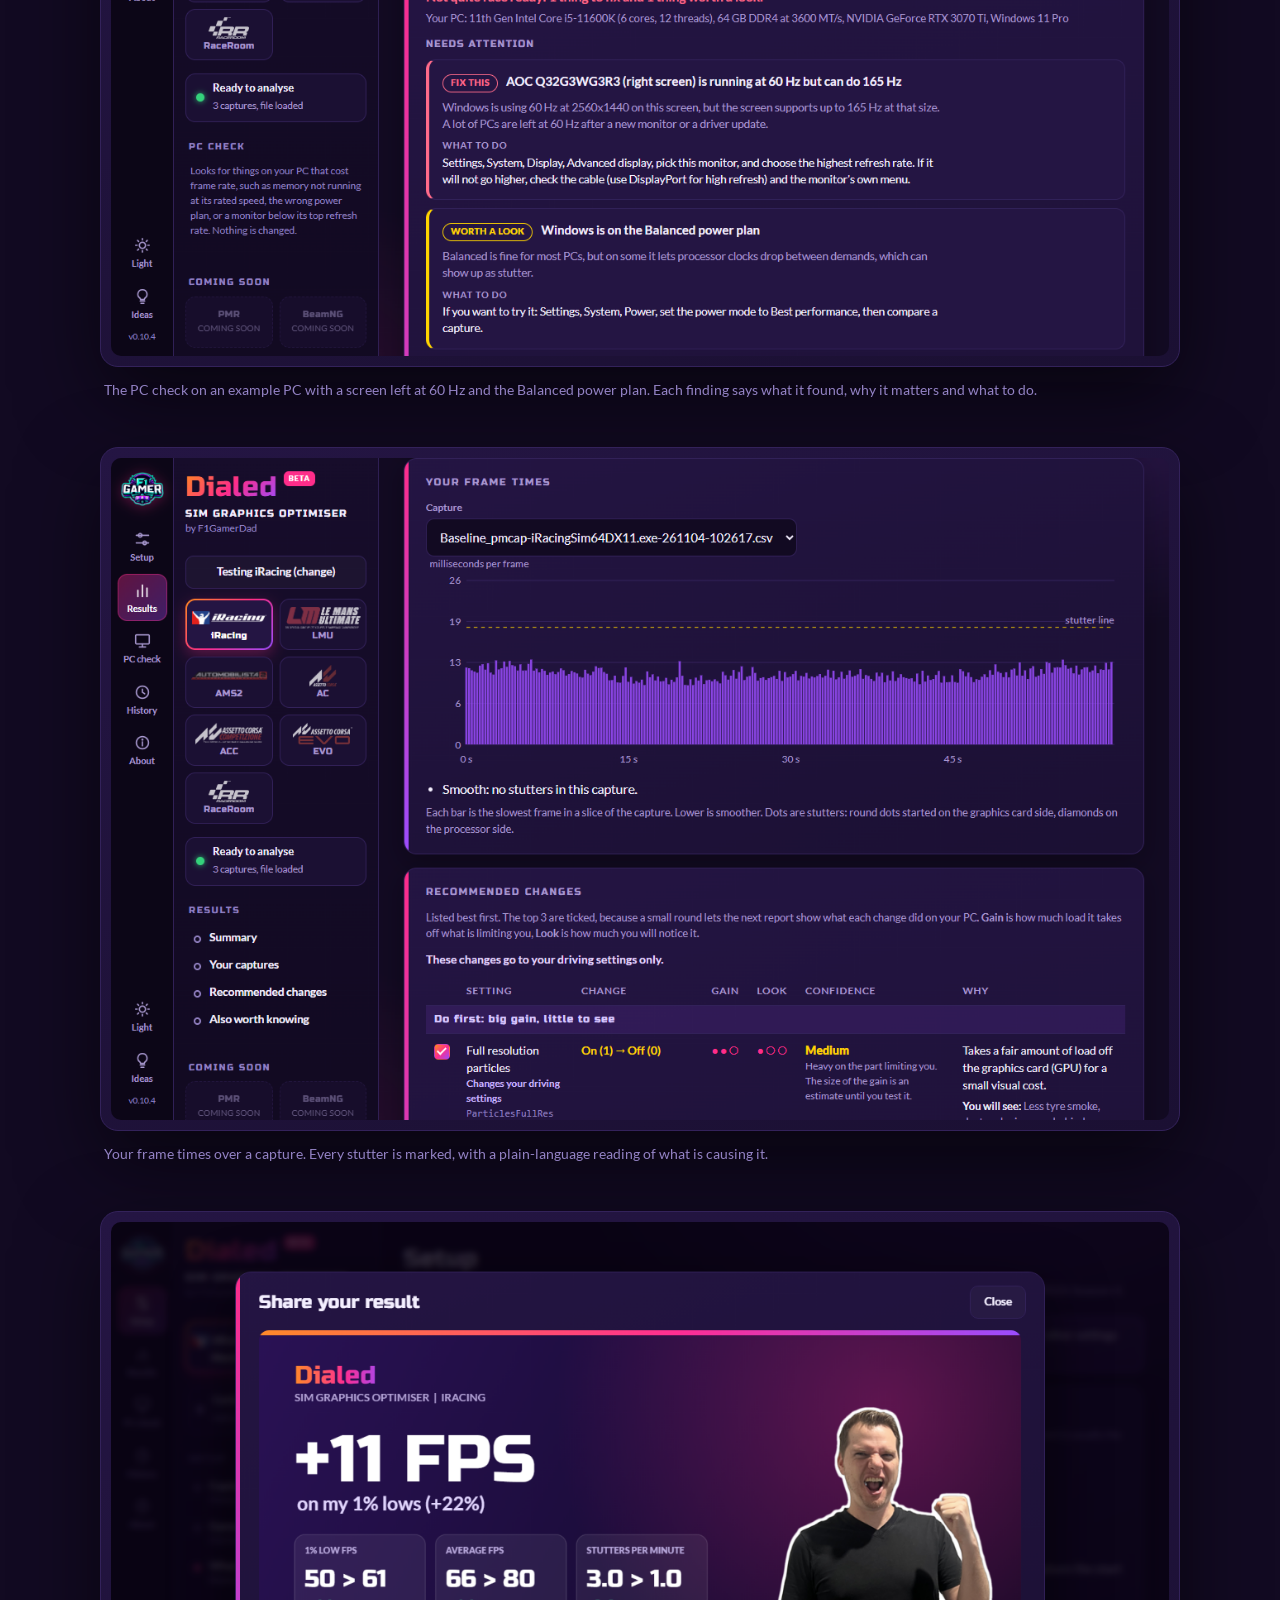
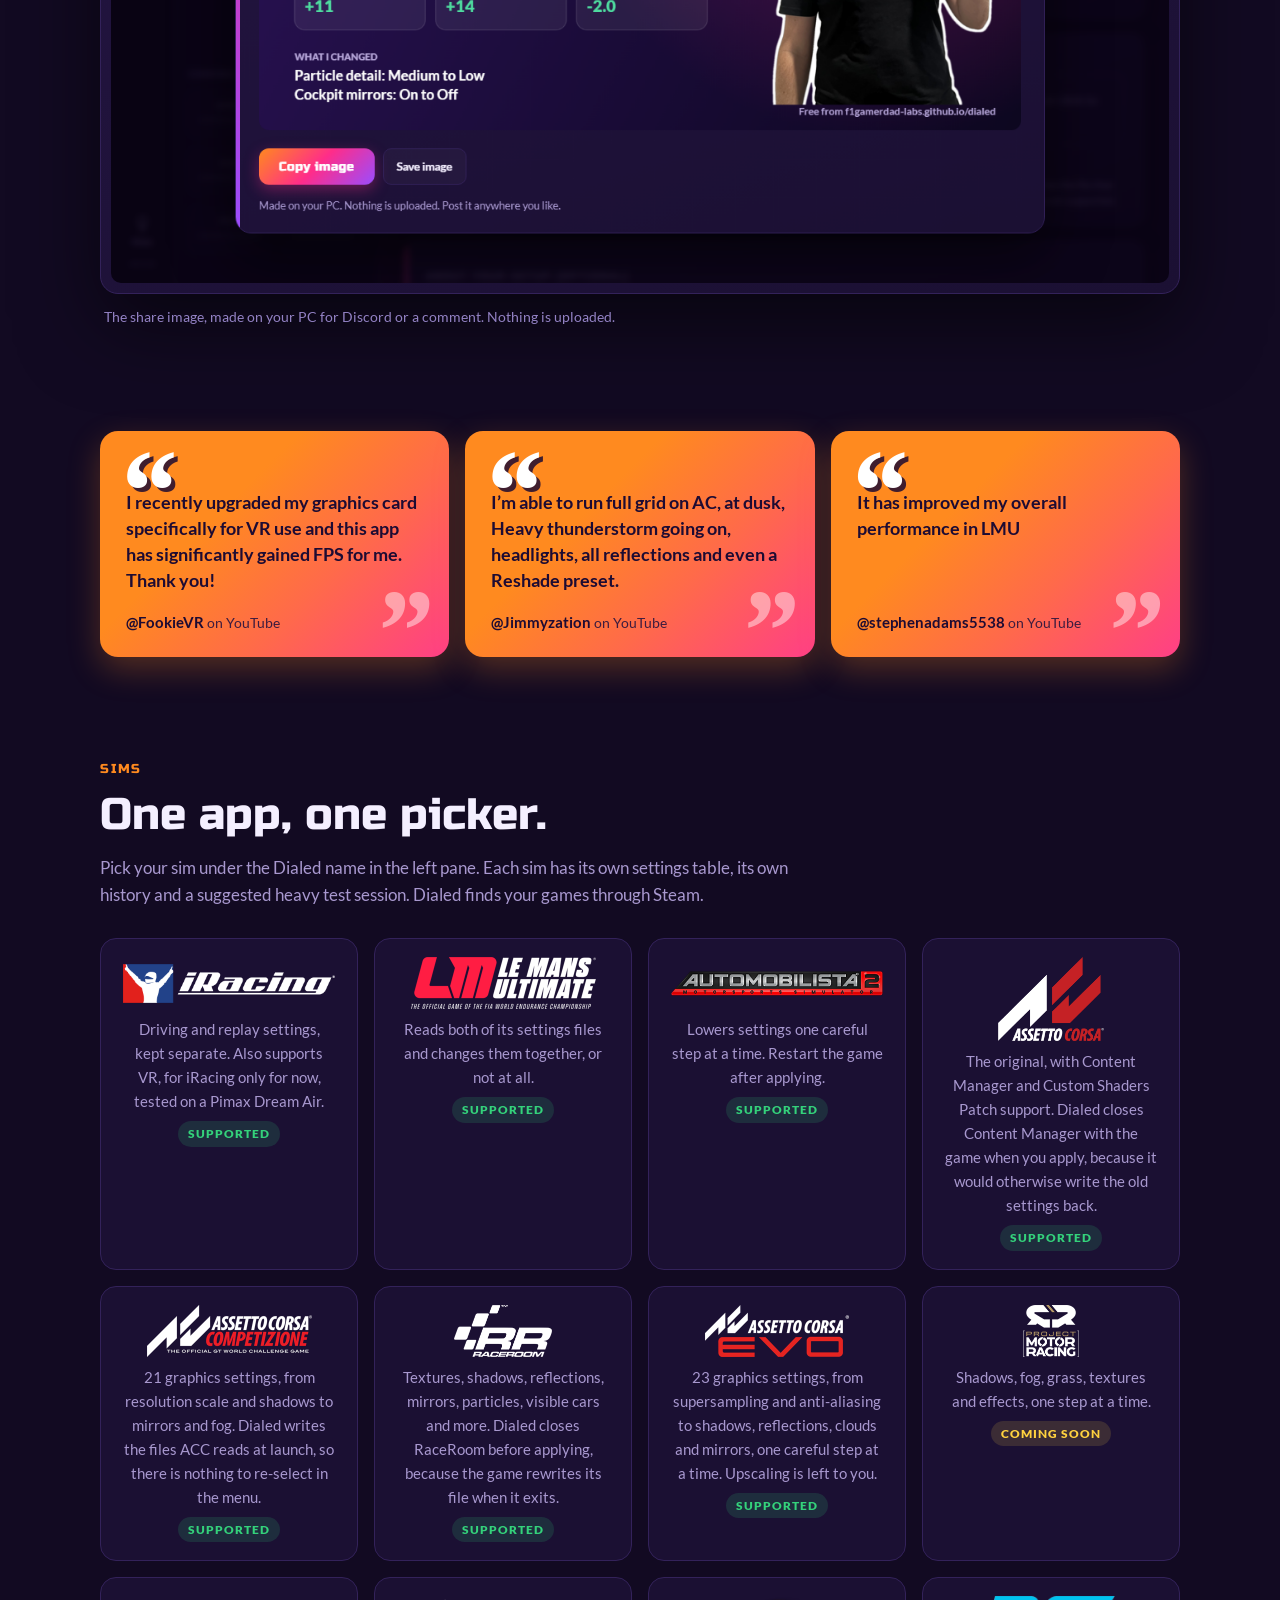
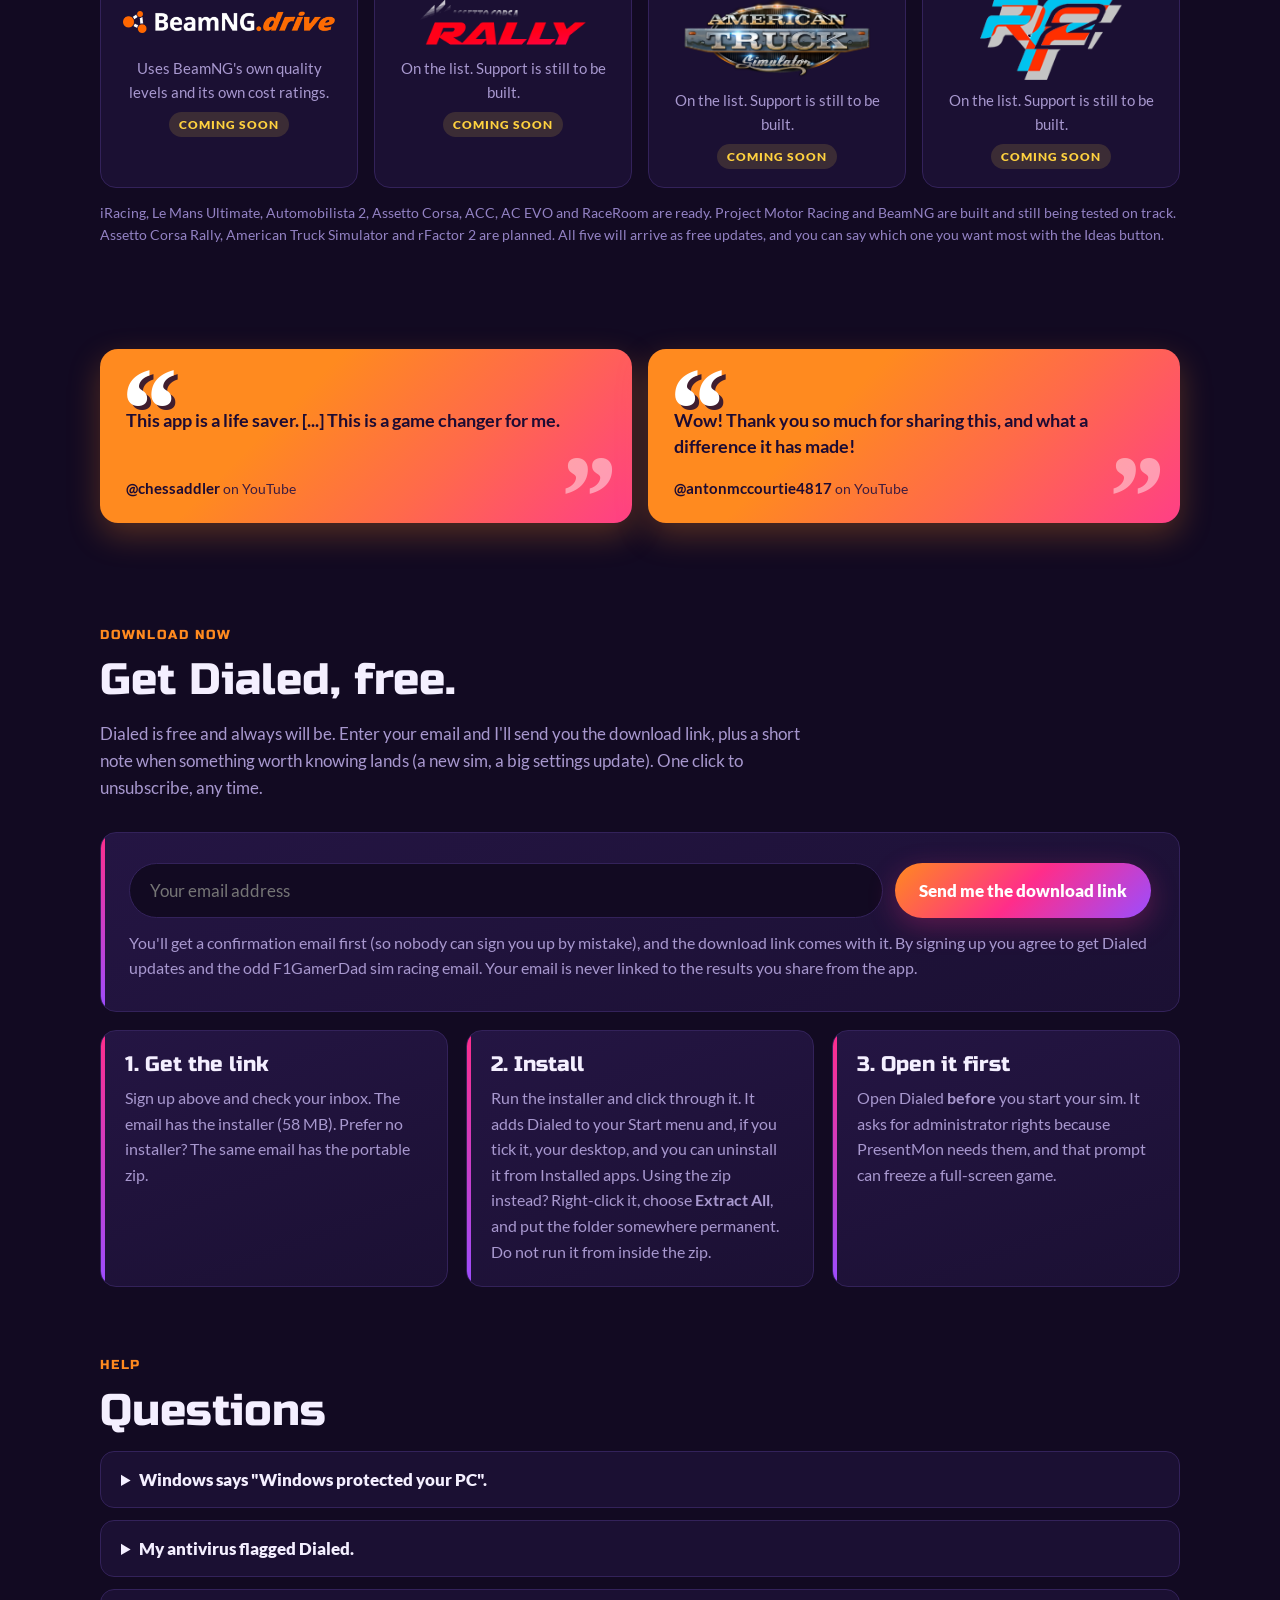
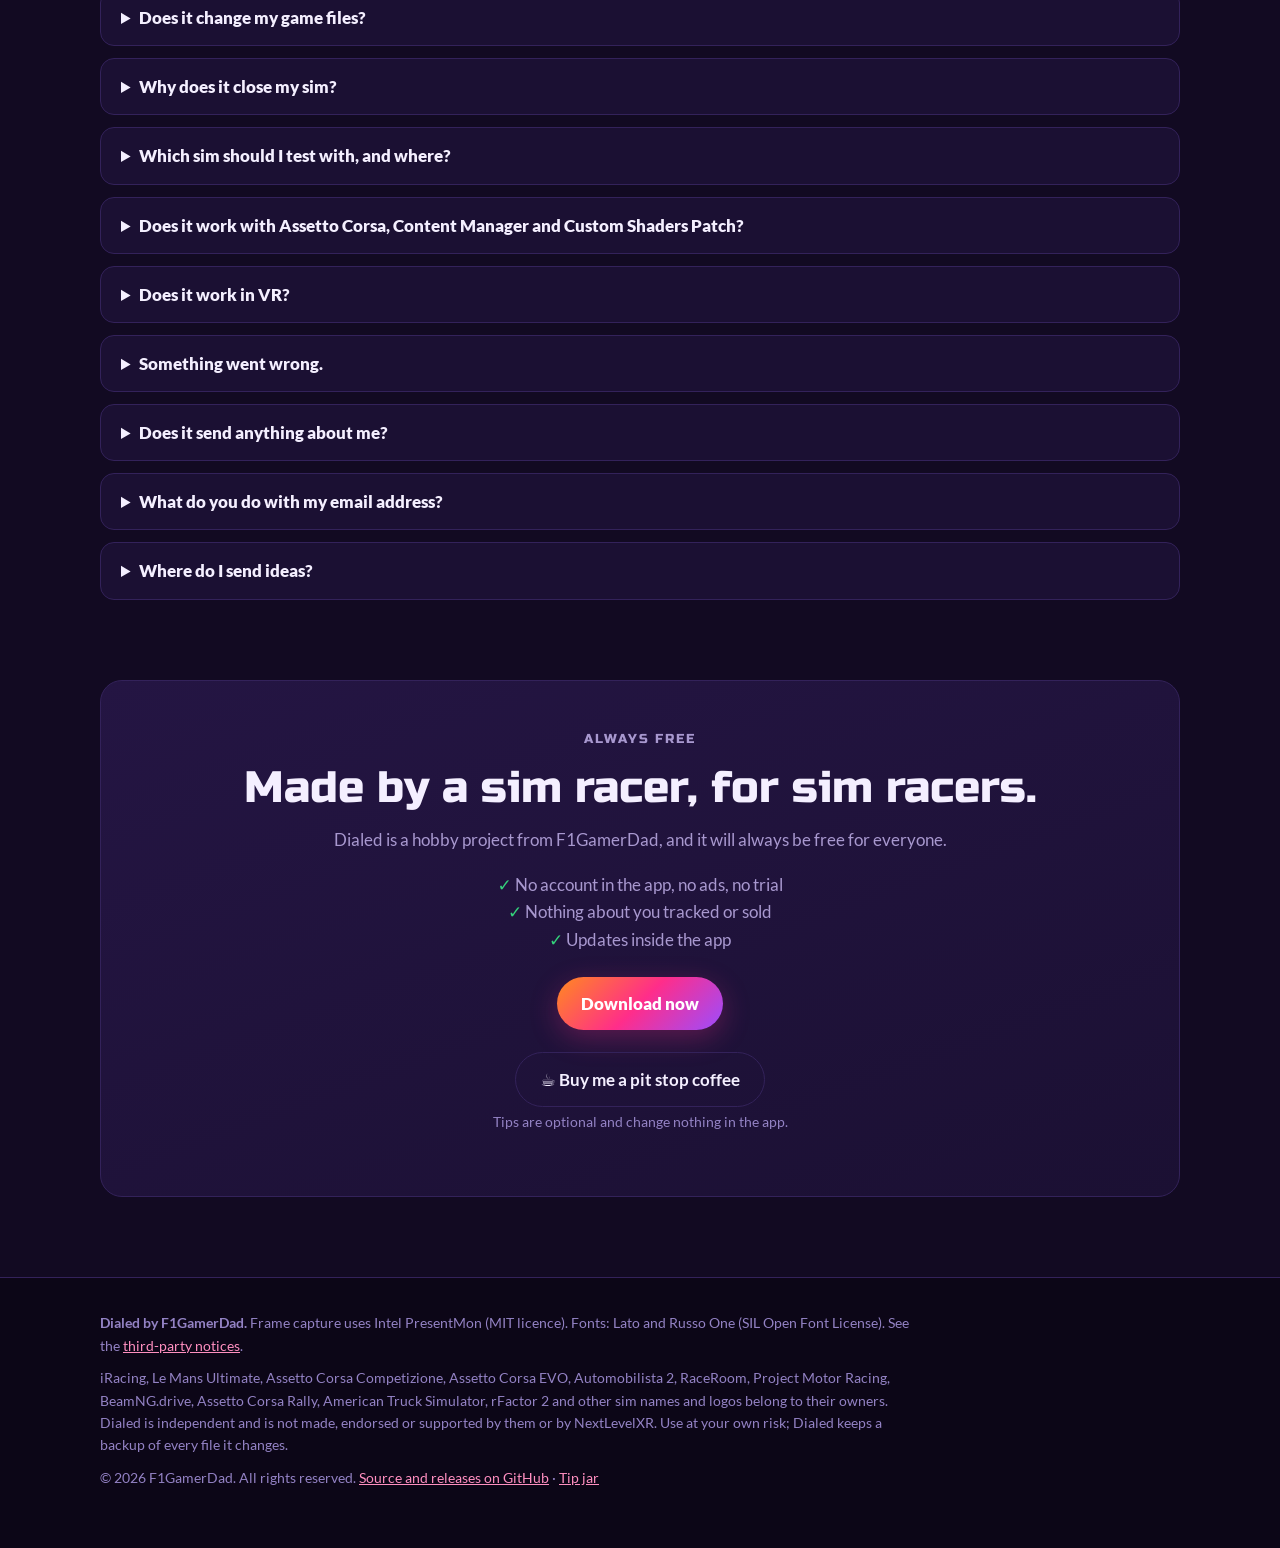
==== commit a4cc70cc: "Release 0.10.5: AC Rally, ATS and rFactor 2 listed as coming soon; website says Download now Co-Auth" ====
--- a/docs/index.html
+++ b/docs/index.html
@@ -4,7 +4,7 @@
 <meta charset="utf-8">
 <meta name="viewport" content="width=device-width, initial-scale=1">
 <title>Dialed: sim graphics settings built from your own PC</title>
-<meta name="description" content="Dialed reads your frame data and your sim's graphics settings, then tells you which settings to change first for a smoother frame rate. Free, always, for iRacing, Le Mans Ultimate, Automobilista 2, Assetto Corsa (including Custom Shaders Patch), Assetto Corsa Competizione, Assetto Corsa EVO and RaceRoom, with Project Motor Racing and BeamNG coming soon. VR is supported for iRacing only, tested on a Pimax Dream Air.">
+<meta name="description" content="Dialed reads your frame data and your sim's graphics settings, then tells you which settings to change first for a smoother frame rate. Free, always, for iRacing, Le Mans Ultimate, Automobilista 2, Assetto Corsa (including Custom Shaders Patch), Assetto Corsa Competizione, Assetto Corsa EVO and RaceRoom, with Project Motor Racing, BeamNG, Assetto Corsa Rally, American Truck Simulator and rFactor 2 coming soon. VR is supported for iRacing only, tested on a Pimax Dream Air.">
 <meta property="og:title" content="Dialed by F1GamerDad: Sim Graphics Optimiser">
 <meta property="og:description" content="Capture a few laps. Dialed tells you what to change first. Rules-based, private, with backups and undo.">
 <meta property="og:image" content="img/app-results.png">
@@ -94,7 +94,7 @@
 :root[data-theme="light"] .btn, :root[data-theme="light"] .btn:hover { color:#fff !important; }
 :root[data-theme="light"] .btn.ghost { color:var(--text) !important; }
 :root[data-theme="light"] .frame { box-shadow:0 20px 50px rgba(27,18,51,.18); }
-:root[data-theme="light"] .sim img { filter:invert(1) hue-rotate(180deg); }
+:root[data-theme="light"] .sim img { filter:invert(1) hue-rotate(180deg); } :root[data-theme="light"] .sim img.colour { filter:none; }
 .themebtn { all:unset; cursor:pointer; box-sizing:border-box; color:var(--muted); font-weight:700; font-size:14px; padding:6px 12px; border:1px solid var(--line); border-radius:999px; } .themebtn:hover { color:var(--text); border-color:var(--pink); } .themebtn:focus-visible { outline:2px solid var(--pink); outline-offset:2px; }code { background:#0e0720; border:1px solid var(--line); border-radius:6px; padding:1px 7px; font-size:.9em; color:var(--muted); }
 .praise { margin:34px 0; } .quotes { display:flex; flex-wrap:wrap; gap:16px; }
 /* Quotes are brand orange running into pink, stopping short of purple, with dark ink in both themes, so they stand apart from the purple cards. */
@@ -109,7 +109,7 @@
 <body>
 <nav class="top"><div class="wrap">
   <a class="brand" href="#top"><img src="assets/f1gd-logo.png" alt="">Dialed</a>
-  <a class="l" href="#start">Quick start</a><a class="l" href="#how">How it works</a><a class="l" href="#sims">Sims</a><a class="l" href="#help">Help</a><a class="l keep" href="#access">Get early access</a><button class="themebtn" id="themeBtn" type="button" aria-label="Switch to the light theme">Light</button>
+  <a class="l" href="#start">Quick start</a><a class="l" href="#how">How it works</a><a class="l" href="#sims">Sims</a><a class="l" href="#help">Help</a><a class="l keep" href="#access">Download now</a><button class="themebtn" id="themeBtn" type="button" aria-label="Switch to the light theme">Light</button>
 </div></nav>
 
 <header class="hero" id="top"><div class="wrap">
@@ -118,7 +118,7 @@
   <p class="tag">Your PC, <span>measured.</span> Your settings, <span>dialed.</span></p>
   <p class="lead">Drive a few laps while Dialed records your frame times. It reads your sim's graphics settings, works out <b>whether your processor, graphics card or graphics memory is holding you back</b>, and gives you a short list of changes to make first, with the biggest gain for the least visual cost.</p>
   <div class="cta">
-    <a class="btn" id="dl" href="#access">Get early access, it's free</a>
+    <a class="btn" id="dl" href="#access">Download now, it's free</a>
     <a class="btn ghost" href="#start">Your first five minutes</a>
   </div>
   <p class="meta">Free, always · Windows 10 and 11 · 58 MB installer · the download link is emailed to you · no account</p>
@@ -223,11 +223,14 @@
     <div class="sim"><img src="assets/sims/ac.png" alt="Assetto Corsa" loading="lazy" style="height:84px"><p>The original, with Content Manager and Custom Shaders Patch support. Dialed closes Content Manager with the game when you apply, because it would otherwise write the old settings back.</p><span class="status">Supported</span></div>
     <div class="sim"><img src="assets/sims/acc.png" alt="Assetto Corsa Competizione" loading="lazy"><p>21 graphics settings, from resolution scale and shadows to mirrors and fog. Dialed writes the files ACC reads at launch, so there is nothing to re-select in the menu.</p><span class="status">Supported</span></div>
     <div class="sim"><img src="assets/sims/raceroom.png" alt="RaceRoom" loading="lazy"><p>Textures, shadows, reflections, mirrors, particles, visible cars and more. Dialed closes RaceRoom before applying, because the game rewrites its file when it exits.</p><span class="status">Supported</span></div>
+    <div class="sim"><img src="assets/sims/acevo.png" alt="Assetto Corsa EVO" loading="lazy"><p>23 graphics settings, from supersampling and anti-aliasing to shadows, reflections, clouds and mirrors, one careful step at a time. Upscaling is left to you.</p><span class="status">Supported</span></div>
     <div class="sim"><img src="assets/sims/pmr.png" alt="Project Motor Racing" loading="lazy"><p>Shadows, fog, grass, textures and effects, one step at a time.</p><span class="status soon">Coming soon</span></div>
     <div class="sim"><img src="assets/sims/beamng.png" alt="BeamNG.drive" loading="lazy"><p>Uses BeamNG's own quality levels and its own cost ratings.</p><span class="status soon">Coming soon</span></div>
-    <div class="sim"><img src="assets/sims/acevo.png" alt="Assetto Corsa EVO" loading="lazy"><p>23 graphics settings, from supersampling and anti-aliasing to shadows, reflections, clouds and mirrors, one careful step at a time. Upscaling is left to you.</p><span class="status">Supported</span></div>
-  </div>
-  <p class="meta" style="margin-top:14px">iRacing, Le Mans Ultimate, Automobilista 2, Assetto Corsa, ACC, AC EVO and RaceRoom are ready. The other two are built and still being tested on track, and arrive as free updates. They are shown in the app as Coming soon, and you can say which one you want most with the Ideas button.</p>
+    <div class="sim"><img src="assets/sims/acrally.png" alt="Assetto Corsa Rally" loading="lazy"><p>On the list. Support is still to be built.</p><span class="status soon">Coming soon</span></div>
+    <div class="sim"><img class="colour" src="assets/sims/ats.png" alt="American Truck Simulator" loading="lazy" style="height:84px"><p>On the list. Support is still to be built.</p><span class="status soon">Coming soon</span></div>
+    <div class="sim"><img class="colour" src="assets/sims/rf2.png" alt="rFactor 2" loading="lazy" style="height:84px"><p>On the list. Support is still to be built.</p><span class="status soon">Coming soon</span></div>
+  </div>
+  <p class="meta" style="margin-top:14px">iRacing, Le Mans Ultimate, Automobilista 2, Assetto Corsa, ACC, AC EVO and RaceRoom are ready. Project Motor Racing and BeamNG are built and still being tested on track. Assetto Corsa Rally, American Truck Simulator and rFactor 2 are planned. All five will arrive as free updates, and you can say which one you want most with the Ideas button.</p>
 </div></section>
 
 <section class="praise" aria-label="Community"><div class="wrap">
@@ -238,8 +241,8 @@
 </div></section>
 
 <section id="access"><div class="wrap">
-  <p class="eyebrow">Early access</p><h2>Get Dialed, free.</h2>
-  <p class="sub">Dialed is in early access, and it is free and always will be. Enter your email and I'll send you the download link, plus a short note when something worth knowing lands (a new sim, a big settings update). One click to unsubscribe, any time.</p>
+  <p class="eyebrow">Download now</p><h2>Get Dialed, free.</h2>
+  <p class="sub">Dialed is free and always will be. Enter your email and I'll send you the download link, plus a short note when something worth knowing lands (a new sim, a big settings update). One click to unsubscribe, any time.</p>
   <div class="card" style="padding:30px 28px;margin-bottom:18px" id="accessCard">
     <form id="accessForm" class="newsform" action="https://app.kit.com/forms/10202736/subscriptions" method="post">
       <input type="email" name="email_address" id="accessEmail" placeholder="Your email address" required autocomplete="email" aria-label="Email address">
@@ -269,7 +272,7 @@
   <details><summary>Does it change my game files?</summary><p>Only when you press Apply, only the graphics settings it lists, and always after saving a backup. Backups live in a visible <code>Dialed Backups</code> folder next to the sim's own settings, and you can restore any of them in the app.</p></details>
   <details><summary>Why does it close my sim?</summary><p>Sims rewrite their settings file when they exit, which would overwrite the change. So Dialed warns you clearly, closes the sim, saves the file, and you start the sim again.</p></details>
   <details><summary>Which sim should I test with, and where?</summary><p>Pick the heaviest session your PC handles: a full grid, ideally in rain or at night, and capture the first lap. The Setup page lists suggested tests for each sim, and a Launch button starts the game through Steam with Dialed already open. Use the same session every time so rounds compare fairly.</p></details>
-  <details><summary>Does it work with Assetto Corsa, Content Manager and Custom Shaders Patch?</summary><p>Yes, with the original Assetto Corsa. Dialed changes the video settings in <code>Documents\Assetto Corsa\cfg\video.ini</code>. If you use Custom Shaders Patch it also adjusts its performance settings (pixel density, level-of-detail distances, lighting, shadows, Extra FX, particles, mirrors, rain and grass), but only for features you have switched on, and only by writing into CSP's own small override files. Content Manager keeps its own copy of AC's settings and writes it back when the game closes, so Dialed closes it together with the game when you apply and tells you first. Weather mods such as Pure are left alone. This is the original Assetto Corsa; Assetto Corsa Competizione and AC EVO are separate games, still coming soon.</p></details>
+  <details><summary>Does it work with Assetto Corsa, Content Manager and Custom Shaders Patch?</summary><p>Yes, with the original Assetto Corsa. Dialed changes the video settings in <code>Documents\Assetto Corsa\cfg\video.ini</code>. If you use Custom Shaders Patch it also adjusts its performance settings (pixel density, level-of-detail distances, lighting, shadows, Extra FX, particles, mirrors, rain and grass), but only for features you have switched on, and only by writing into CSP's own small override files. Content Manager keeps its own copy of AC's settings and writes it back when the game closes, so Dialed closes it together with the game when you apply and tells you first. Weather mods such as Pure are left alone. This is the original Assetto Corsa; Assetto Corsa Competizione and AC EVO are separate games, and Dialed supports those too.</p></details>
   <details><summary>Does it work in VR?</summary><p>Yes, for iRacing only for now. Choose VR on the start screen and Dialed tunes your iRacing VR file: render resolution, foveated rendering and the usual graphics settings. If your headset uses motion smoothing, you can aim for half your headset's refresh rate. I have only tested it on a Pimax Dream Air, so I can't guarantee the results on other headsets. If you try it, please use Share my result after each round so I can keep testing. The other sims are monitor-only for now. NextLevelXR is a separate VR tool that I use and recommend; Dialed is independent and does not replace it.</p></details>
   <details><summary>Something went wrong.</summary><p>Use the <b>Report</b> button in the app. It saves a zip with your log and (if you tick them) your captures and graphics settings, and sends your message to me. The zip is not uploaded by the app.</p></details>
   <details><summary>Does it send anything about me?</summary><p>No. The only network use is checking GitHub for updates (which you can switch off) and the Report and Ideas buttons when you press them. There is also an optional Share my result button that shows you exactly what it would send and only sends it if you press Send. The more results people share, the more confident the recommendations can become over time. If you want to help improve the advice without pressing it every time, you can tick "share automatically" there (or in About). Then each finished round sends the same anonymous summary: the sim, what limited your PC, the settings changed with their confidence, whether each change was kept, the before and after frame rates and, if you ran the PC check, your processor, graphics card, memory and screen count. No name, email, file paths or capture files. It is off until you turn it on, and you can switch it off at any time.</p></details>
@@ -283,14 +286,14 @@
     <h2>Made by a sim racer, for sim racers.</h2>
     <p>Dialed is a hobby project from F1GamerDad, and it will always be free for everyone.</p>
     <ul class="ticks"><li>No account in the app, no ads, no trial</li><li>Nothing about you tracked or sold</li><li>Updates inside the app</li></ul>
-    <p><a class="btn" id="dl2" href="#access">Get early access</a></p>
+    <p><a class="btn" id="dl2" href="#access">Download now</a></p>
     <p id="tipRow" hidden style="margin-top:22px"><a class="btn ghost" id="tipLink" href="#">☕ Buy me a pit stop coffee</a><br><span class="meta">Tips are optional and change nothing in the app.</span></p>
   </div>
 </div></section>
 
 <footer><div class="wrap">
   <p><b>Dialed by F1GamerDad.</b> Frame capture uses Intel PresentMon (MIT licence). Fonts: Lato and Russo One (SIL Open Font License). See the <a href="https://github.com/f1gamerdad-labs/dialed/blob/main/THIRD_PARTY_NOTICES.md">third-party notices</a>.</p>
-  <p>iRacing, Le Mans Ultimate, Assetto Corsa Competizione, Assetto Corsa EVO, Automobilista 2, RaceRoom, Project Motor Racing, BeamNG.drive and other sim names and logos belong to their owners. Dialed is independent and is not made, endorsed or supported by them or by NextLevelXR. Use at your own risk; Dialed keeps a backup of every file it changes.</p>
+  <p>iRacing, Le Mans Ultimate, Assetto Corsa Competizione, Assetto Corsa EVO, Automobilista 2, RaceRoom, Project Motor Racing, BeamNG.drive, Assetto Corsa Rally, American Truck Simulator, rFactor 2 and other sim names and logos belong to their owners. Dialed is independent and is not made, endorsed or supported by them or by NextLevelXR. Use at your own risk; Dialed keeps a backup of every file it changes.</p>
   <p>© 2026 F1GamerDad. All rights reserved. <a href="https://github.com/f1gamerdad-labs/dialed">Source and releases on GitHub</a> · <a href="https://ko-fi.com/f1gamerdad">Tip jar</a></p>
 </div></footer>
 <script>
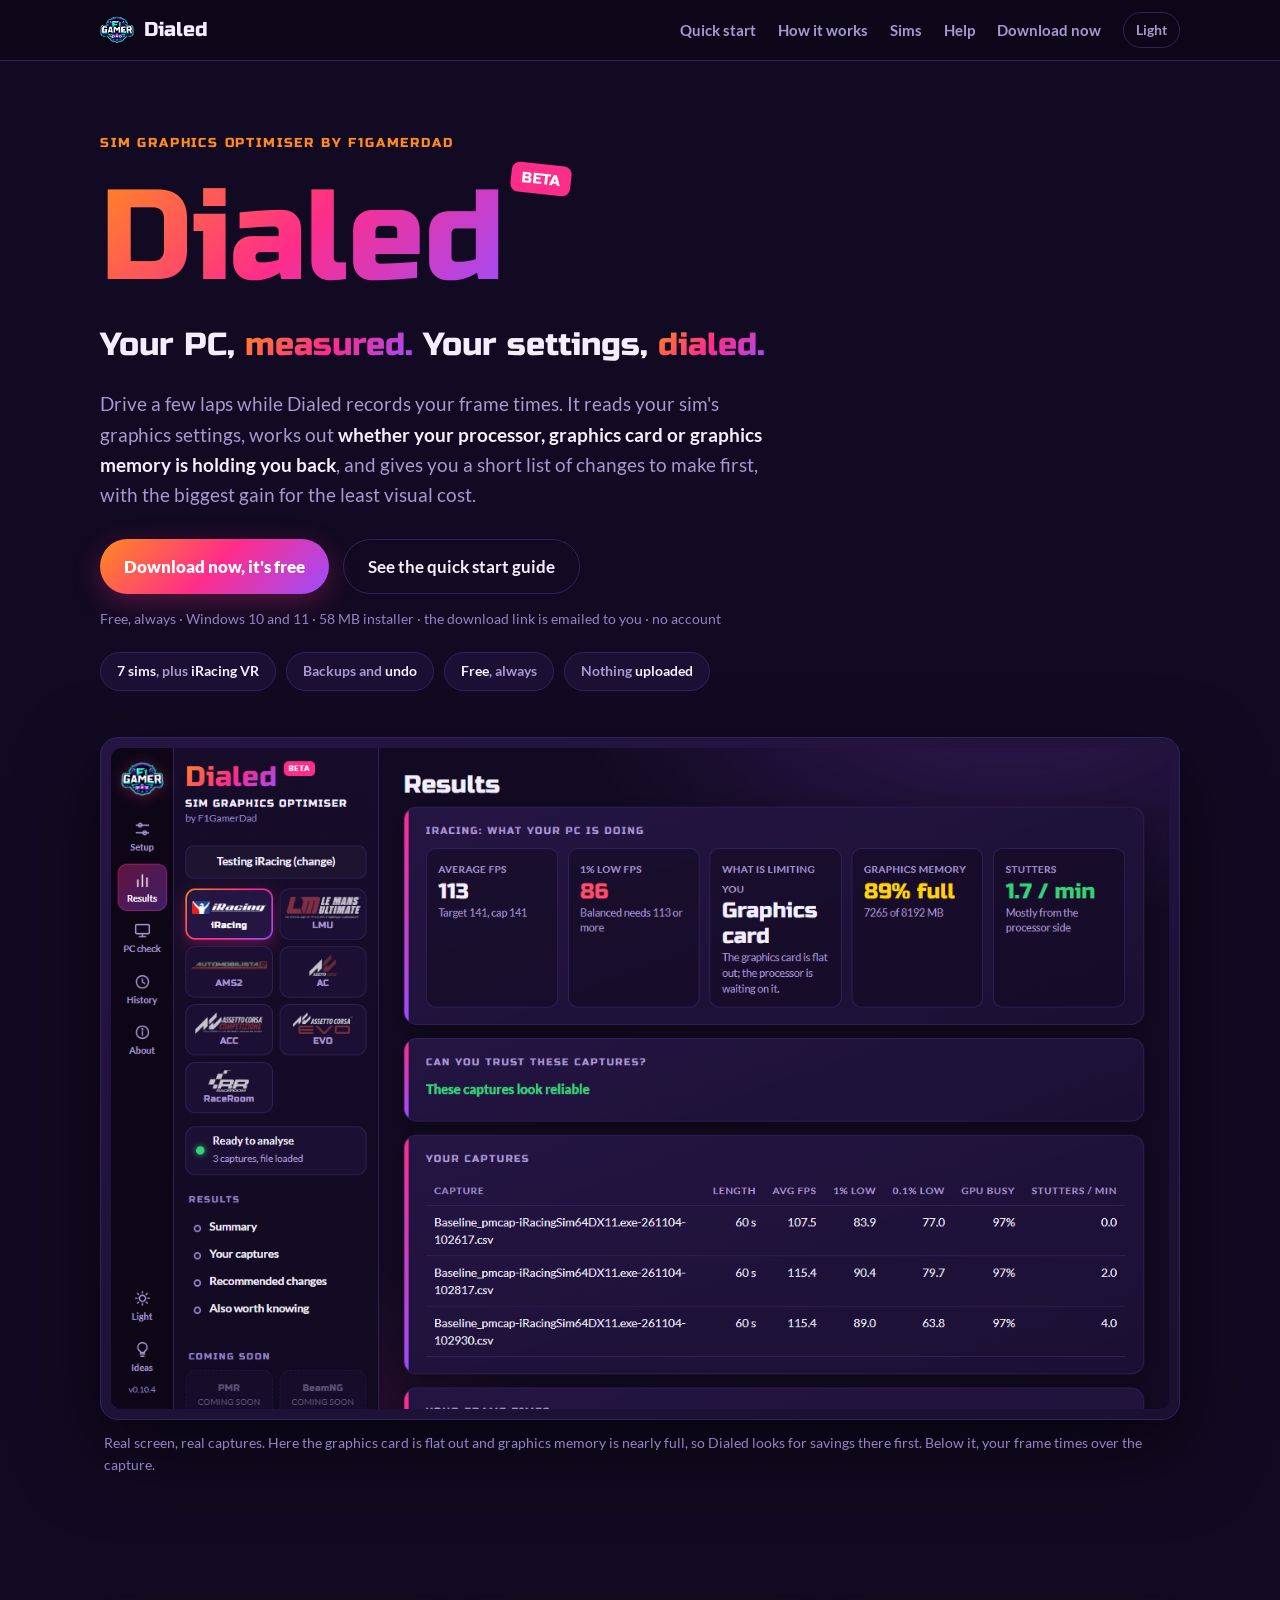
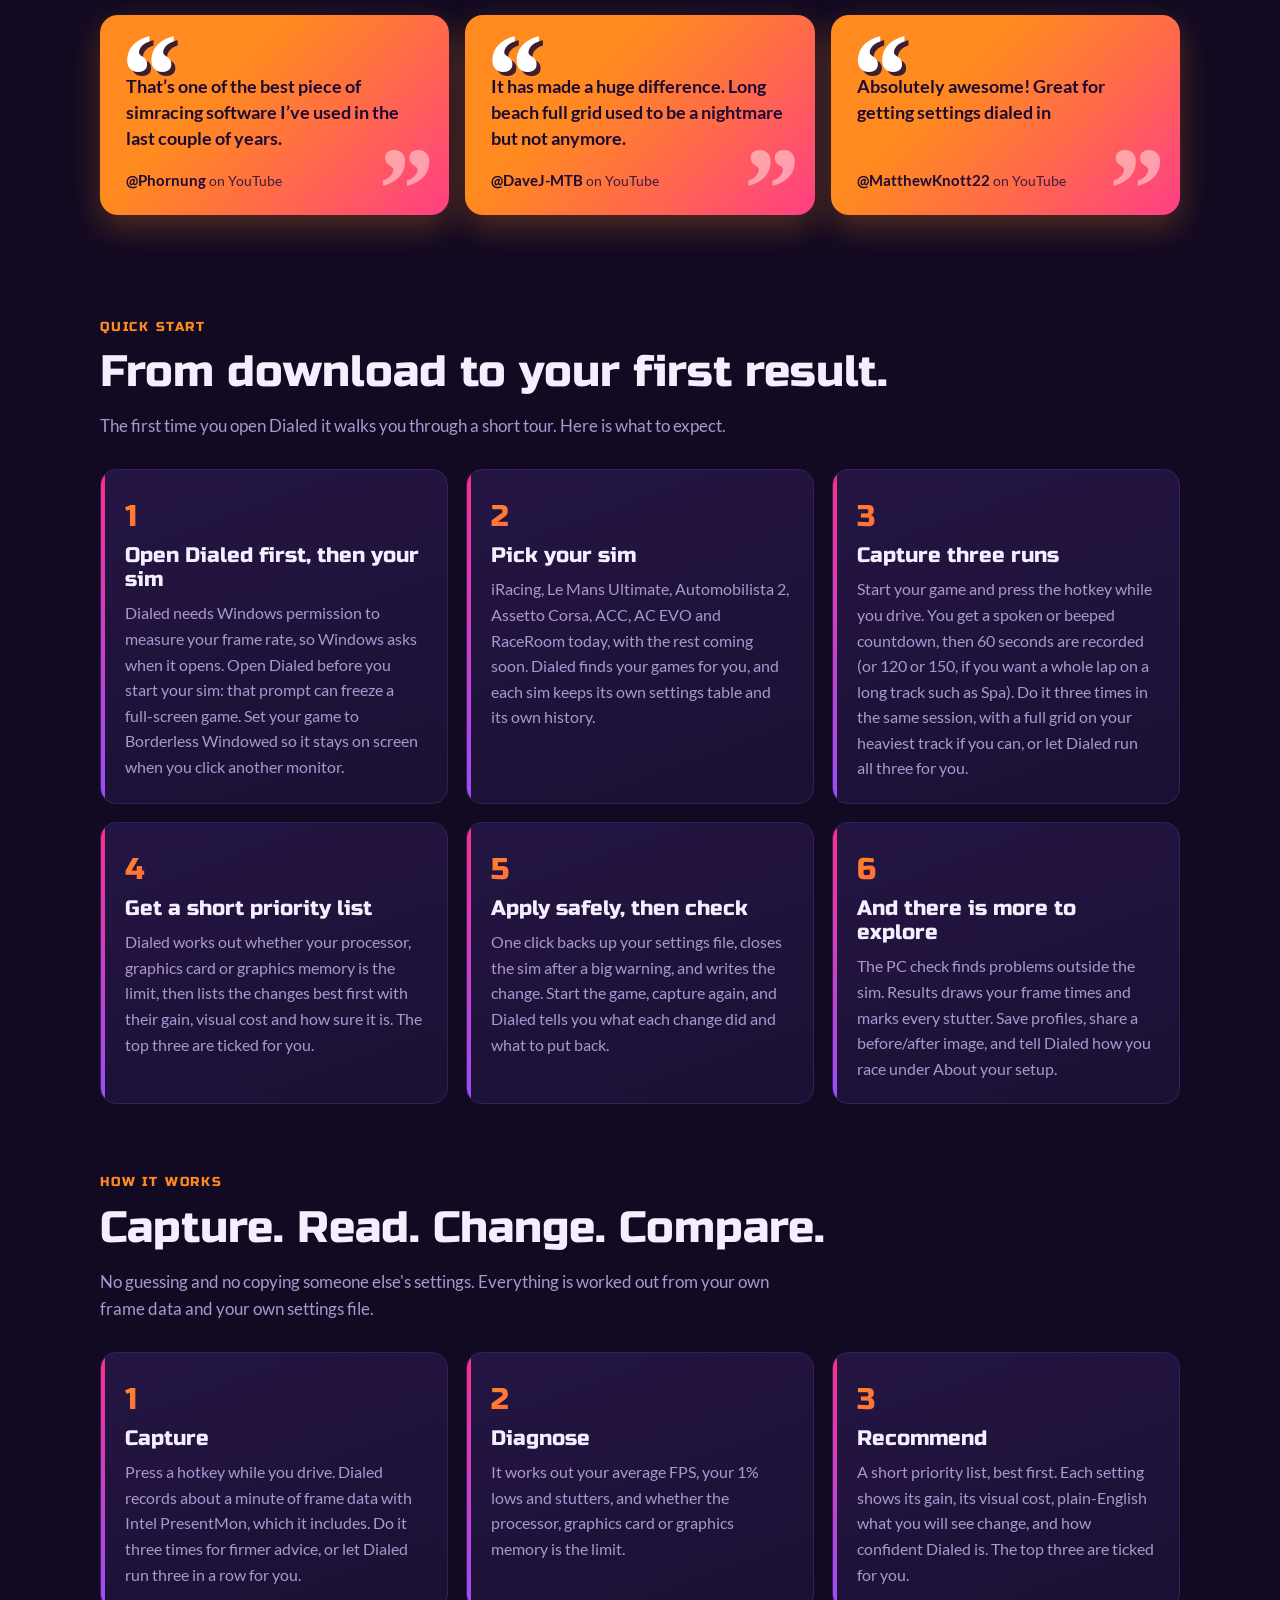
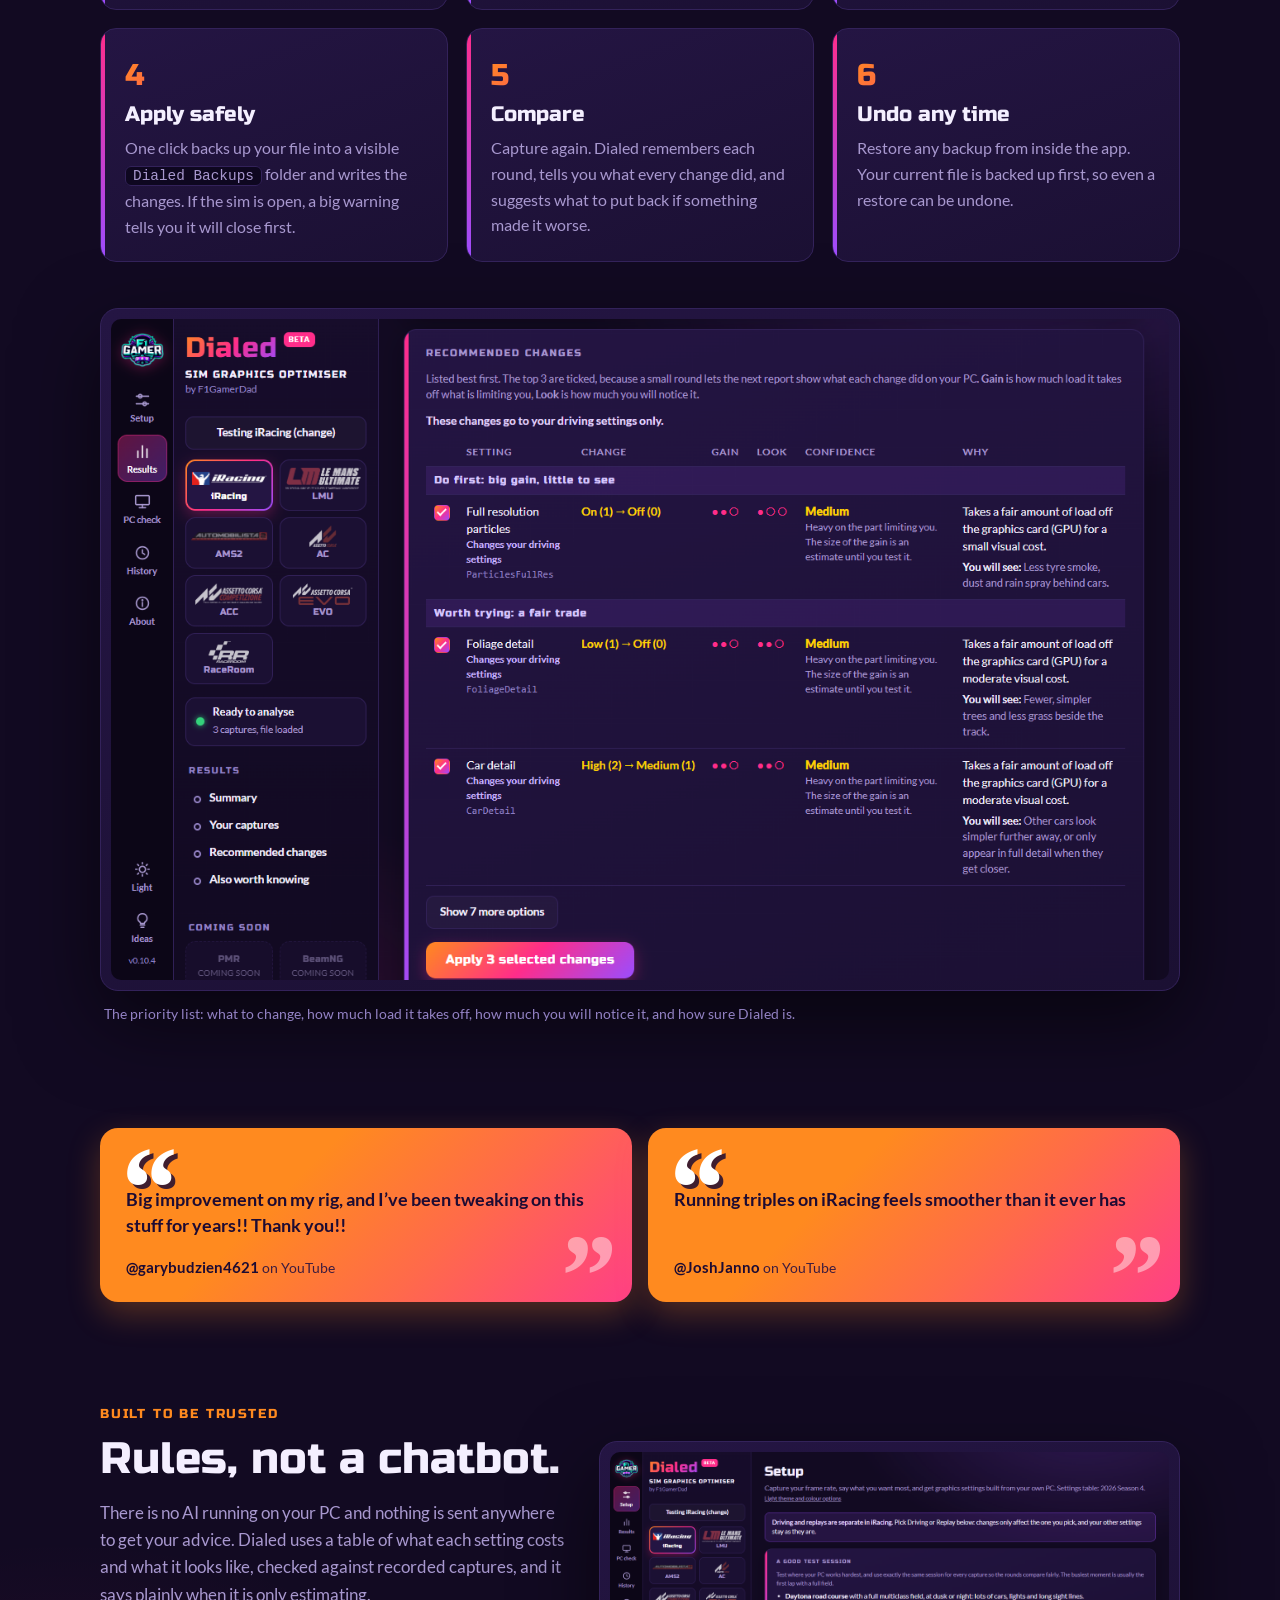
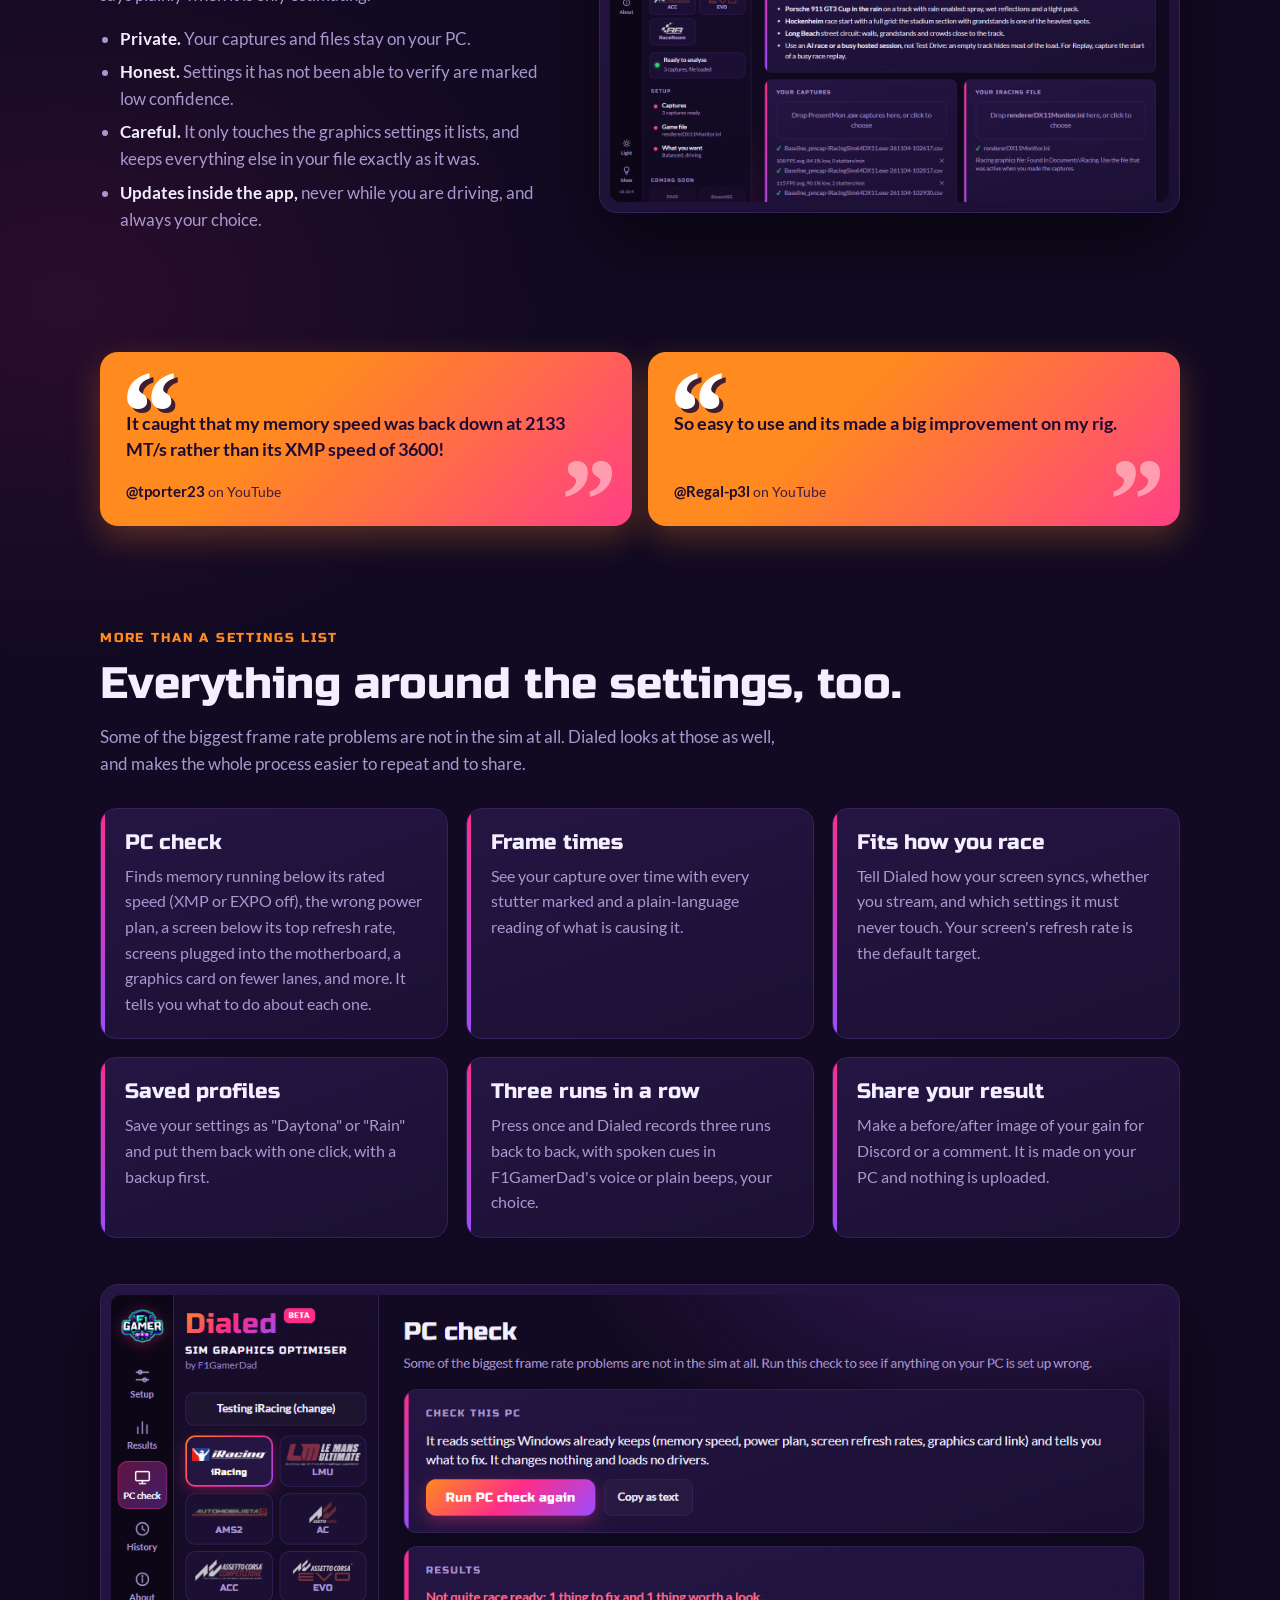
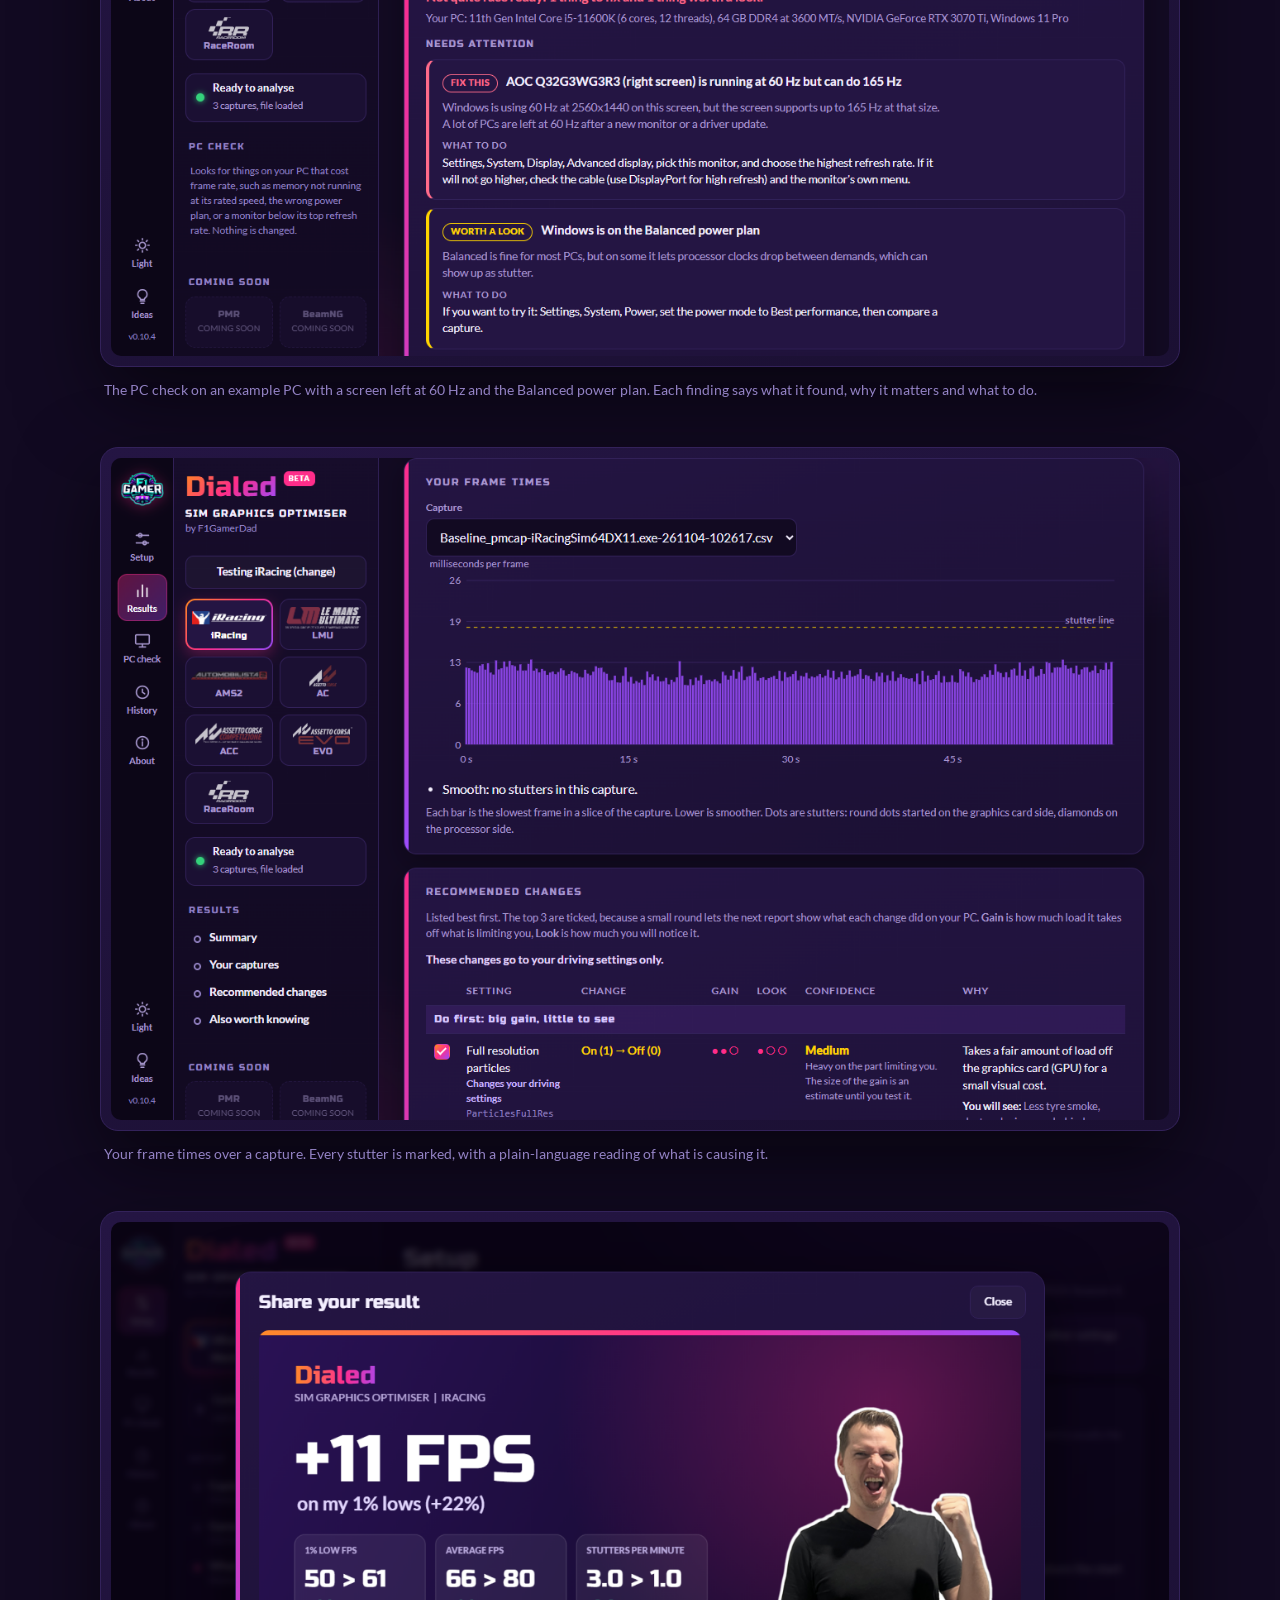
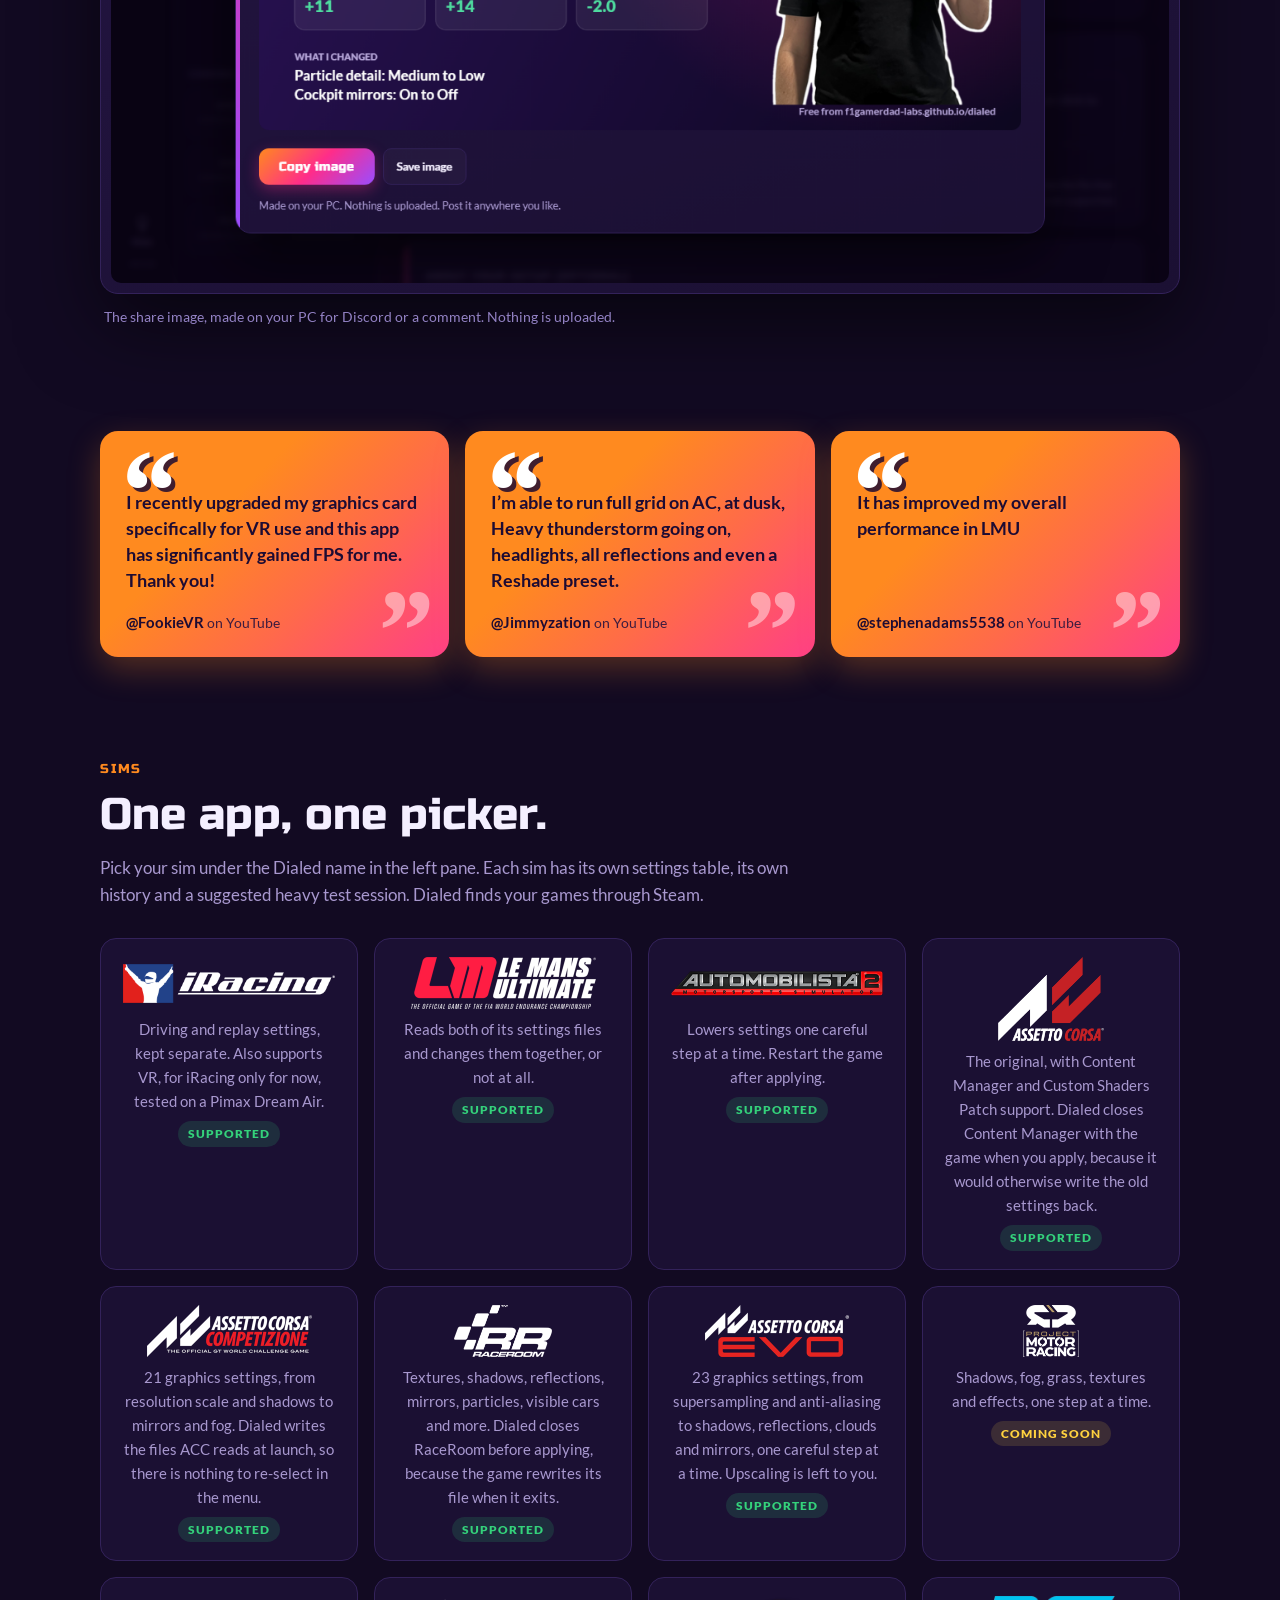
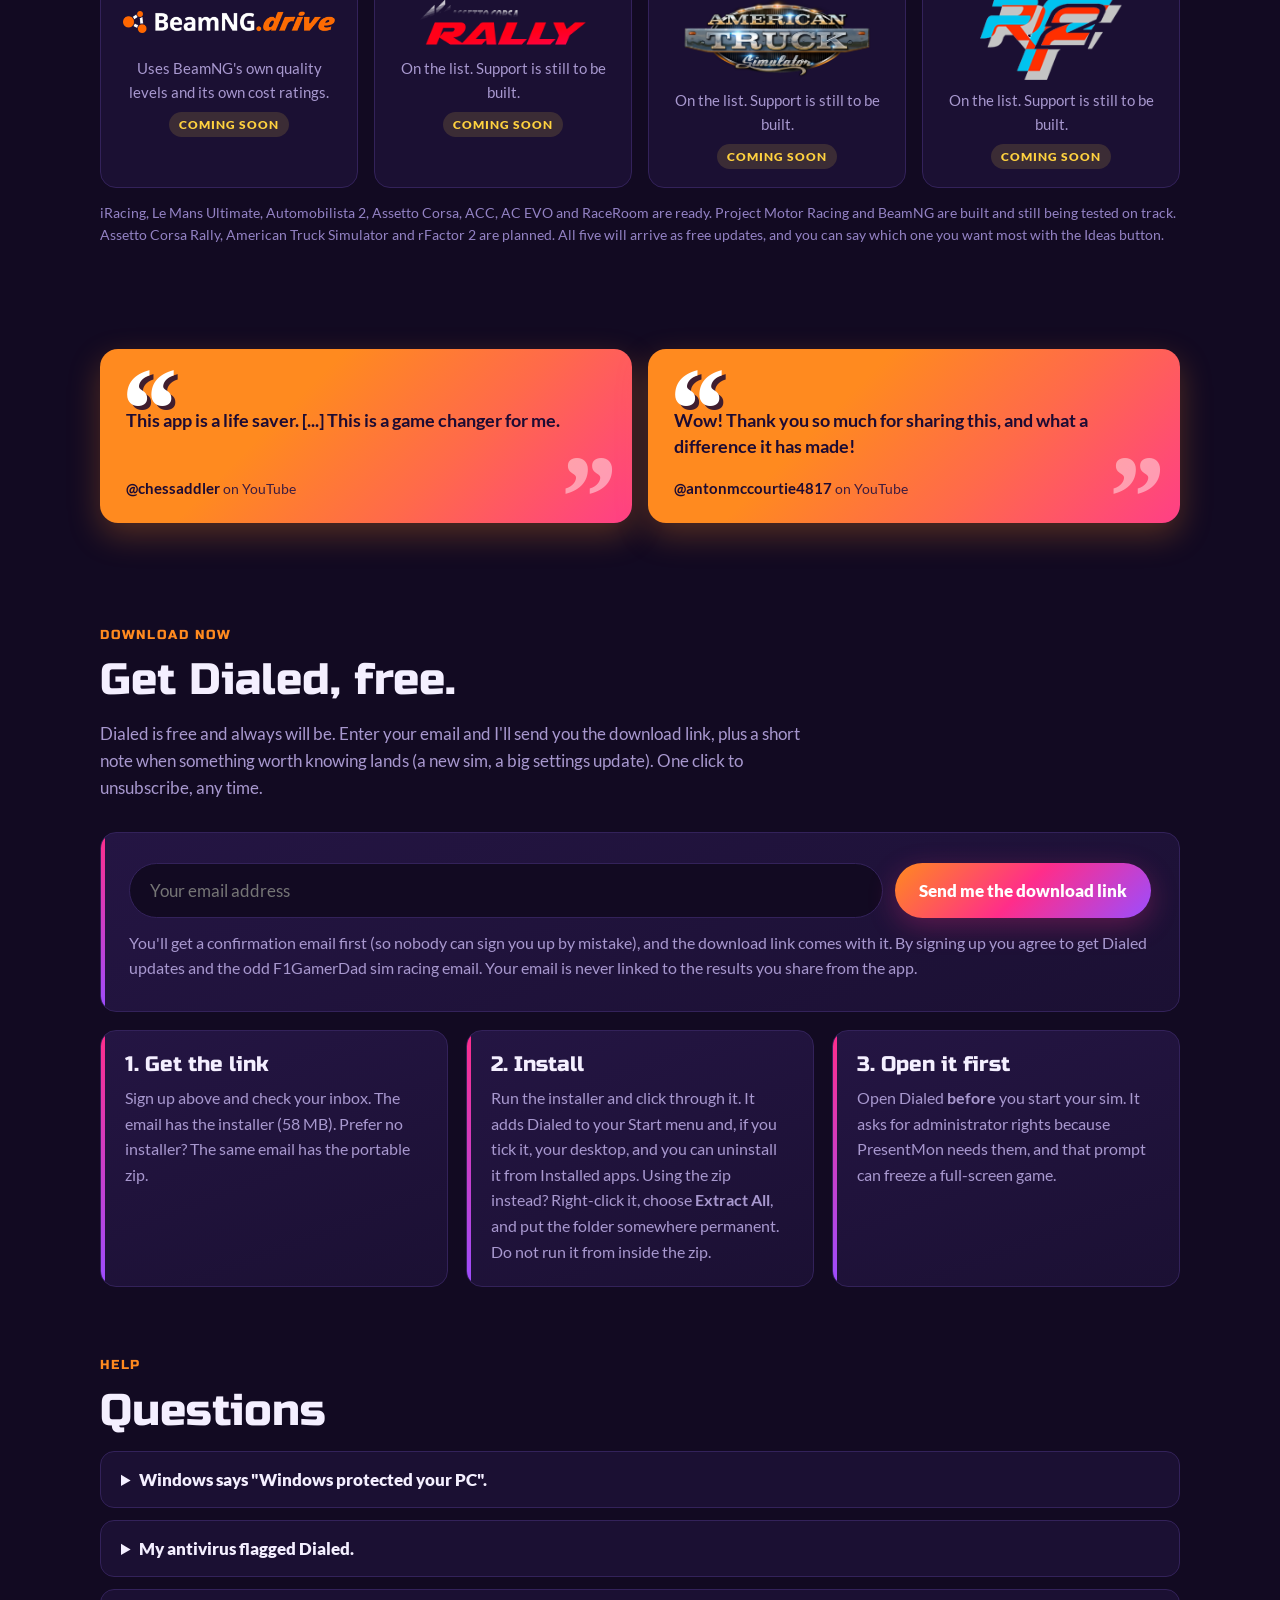
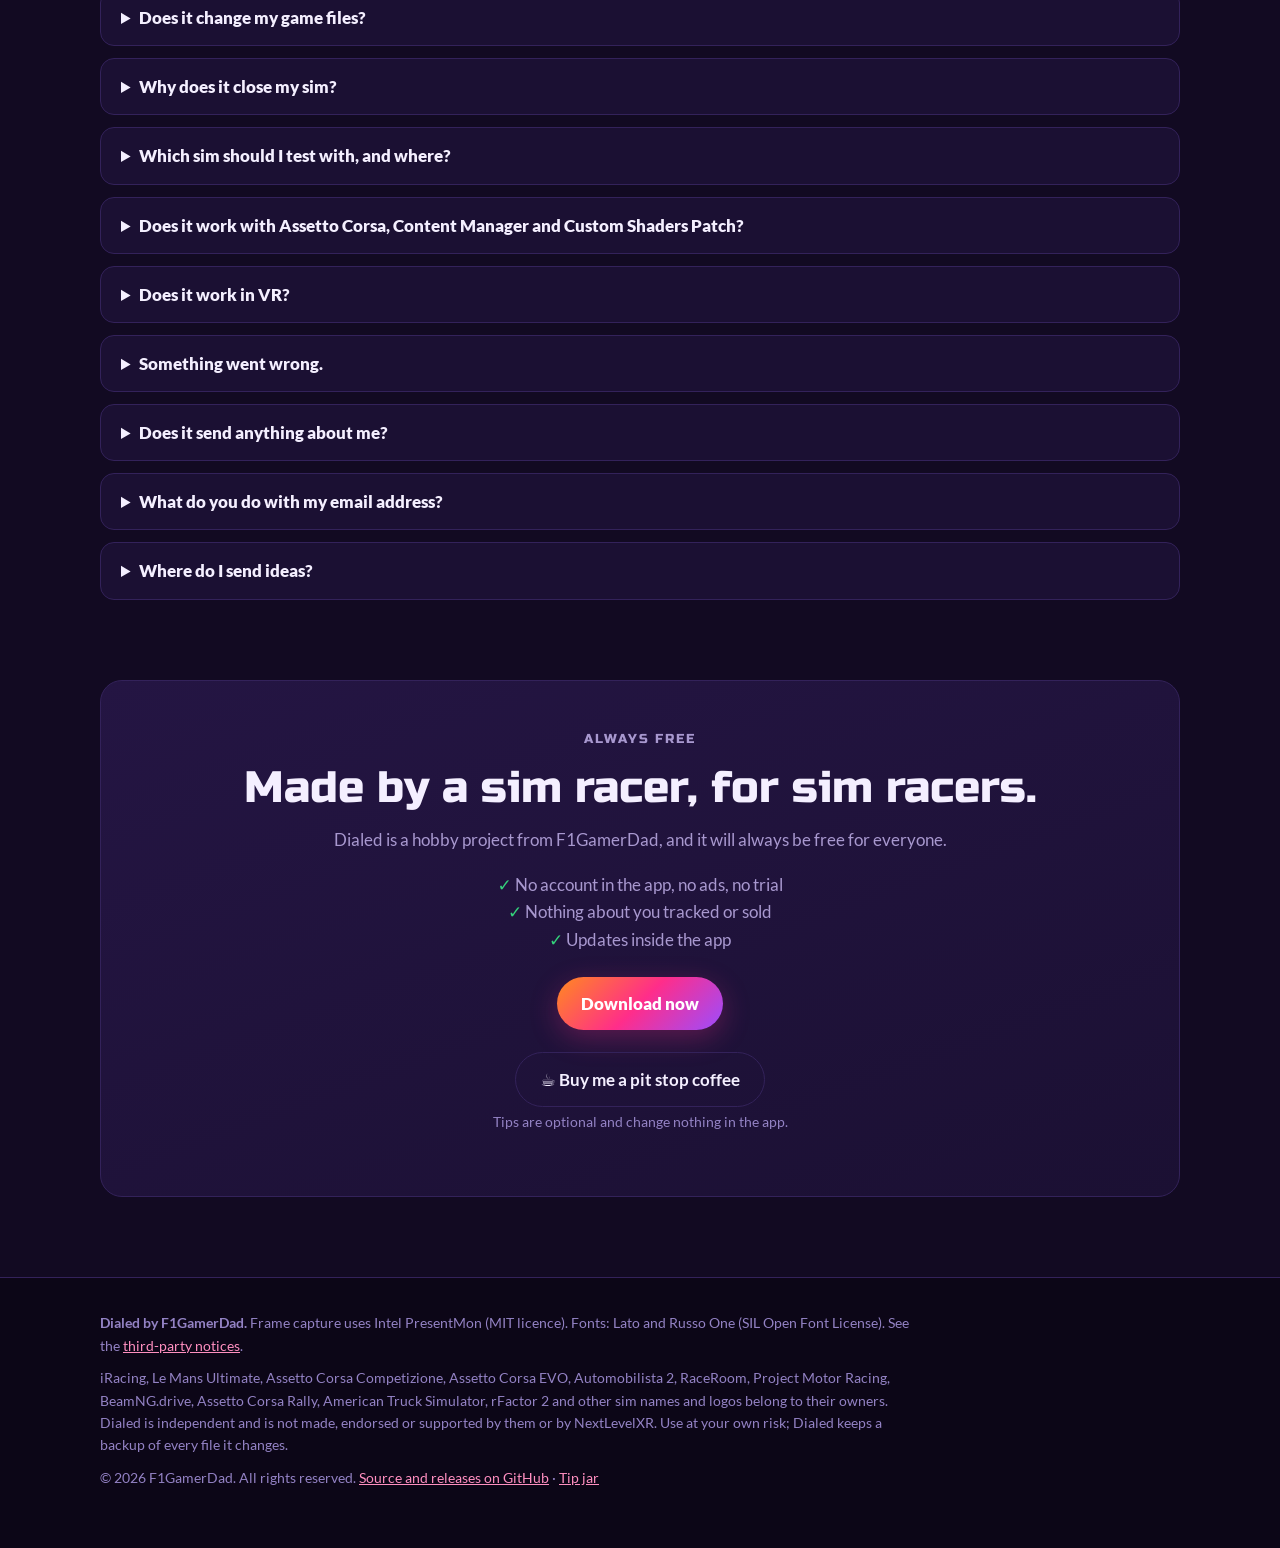
==== commit a2228f7d: "Website: quick start wording no longer reads like a five-minute trial Co-Authored-By: Claude Sonnet " ====
--- a/docs/index.html
+++ b/docs/index.html
@@ -119,7 +119,7 @@
   <p class="lead">Drive a few laps while Dialed records your frame times. It reads your sim's graphics settings, works out <b>whether your processor, graphics card or graphics memory is holding you back</b>, and gives you a short list of changes to make first, with the biggest gain for the least visual cost.</p>
   <div class="cta">
     <a class="btn" id="dl" href="#access">Download now, it's free</a>
-    <a class="btn ghost" href="#start">Your first five minutes</a>
+    <a class="btn ghost" href="#start">See the quick start guide</a>
   </div>
   <p class="meta">Free, always · Windows 10 and 11 · 58 MB installer · the download link is emailed to you · no account</p>
   <div class="pills"><span class="pill"><b>7 sims</b>, plus <b>iRacing VR</b></span><span class="pill">Backups and <b>undo</b></span><span class="pill"><b>Free</b>, always</span><span class="pill">Nothing <b>uploaded</b></span></div>
@@ -136,7 +136,7 @@
 </div></section>
 
 <section id="start"><div class="wrap">
-  <p class="eyebrow">Quick start</p><h2>Your first five minutes.</h2>
+  <p class="eyebrow">Quick start</p><h2>From download to your first result.</h2>
   <p class="sub">The first time you open Dialed it walks you through a short tour. Here is what to expect.</p>
   <div class="grid" style="margin-top:24px">
     <div class="card step"><span class="n">1</span><h3>Open Dialed first, then your sim</h3><p>Dialed needs Windows permission to measure your frame rate, so Windows asks when it opens. Open Dialed before you start your sim: that prompt can freeze a full-screen game. Set your game to Borderless Windowed so it stays on screen when you click another monitor.</p></div>
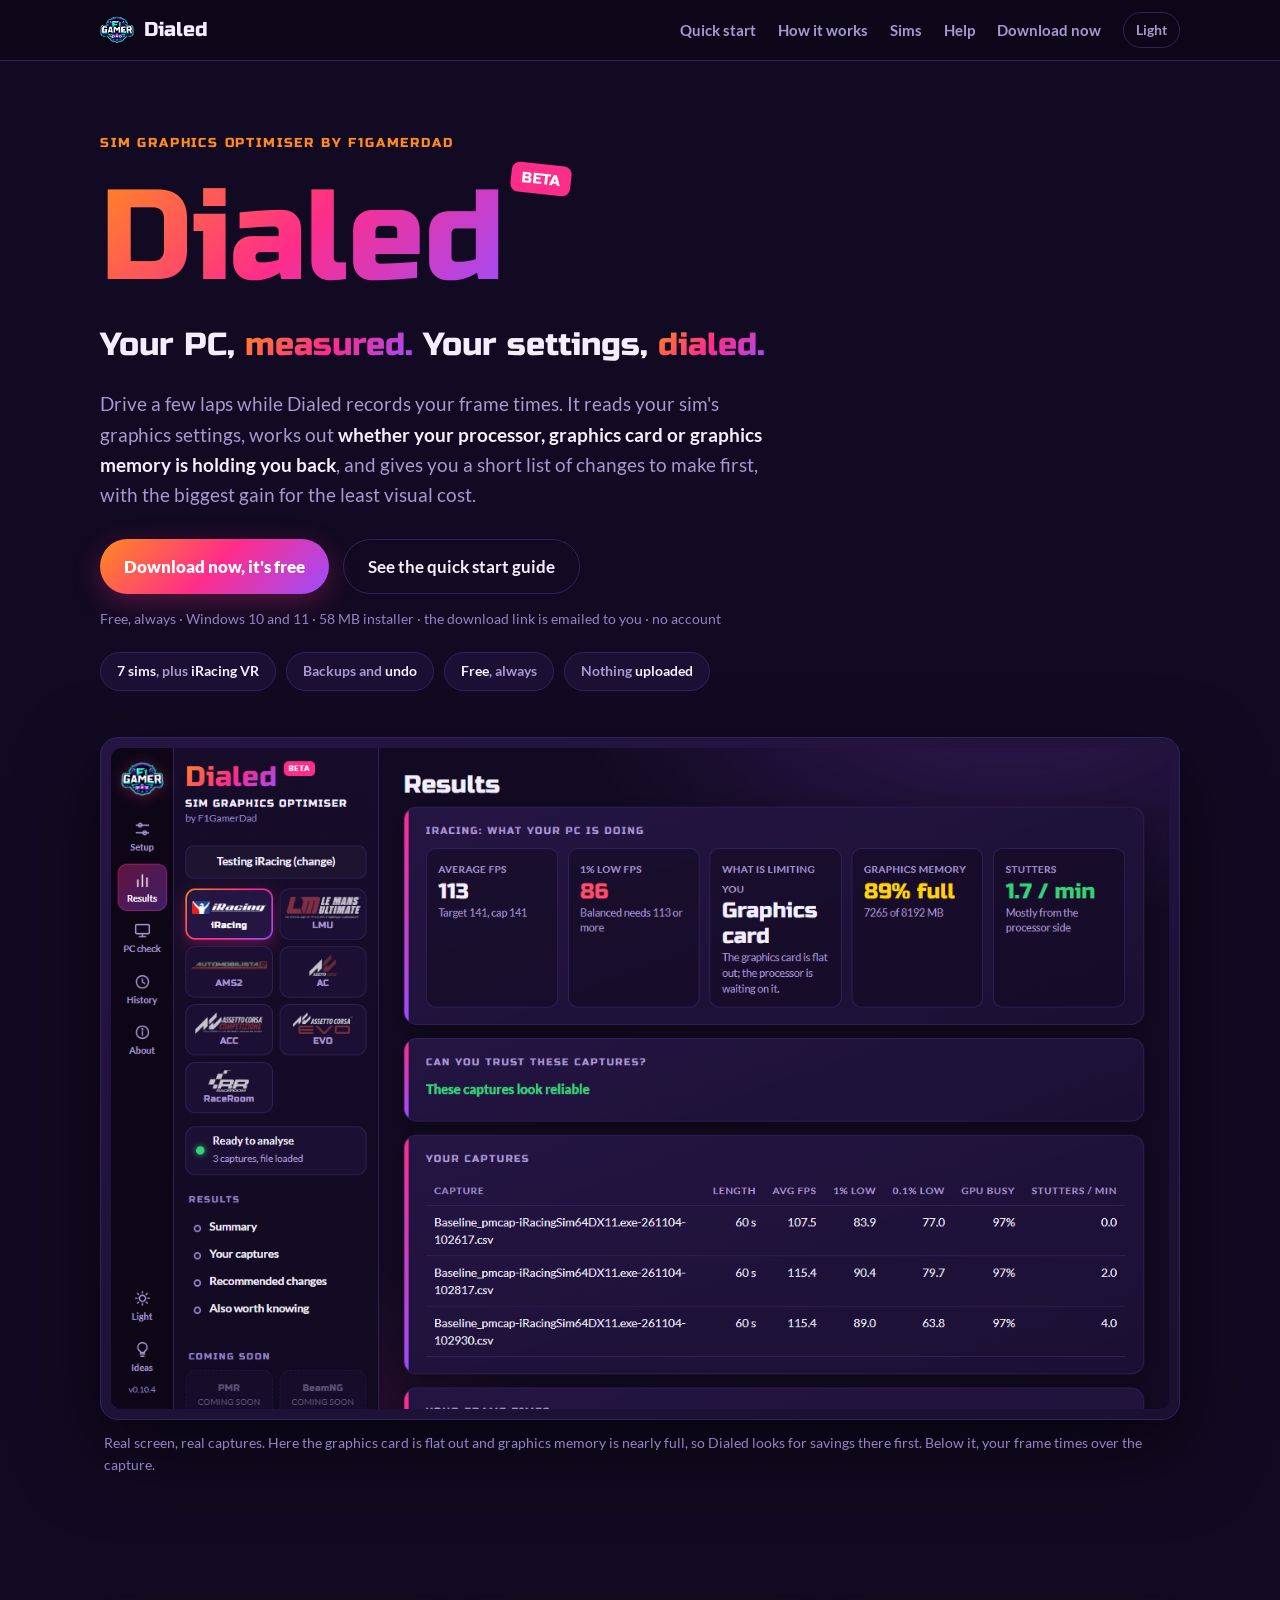
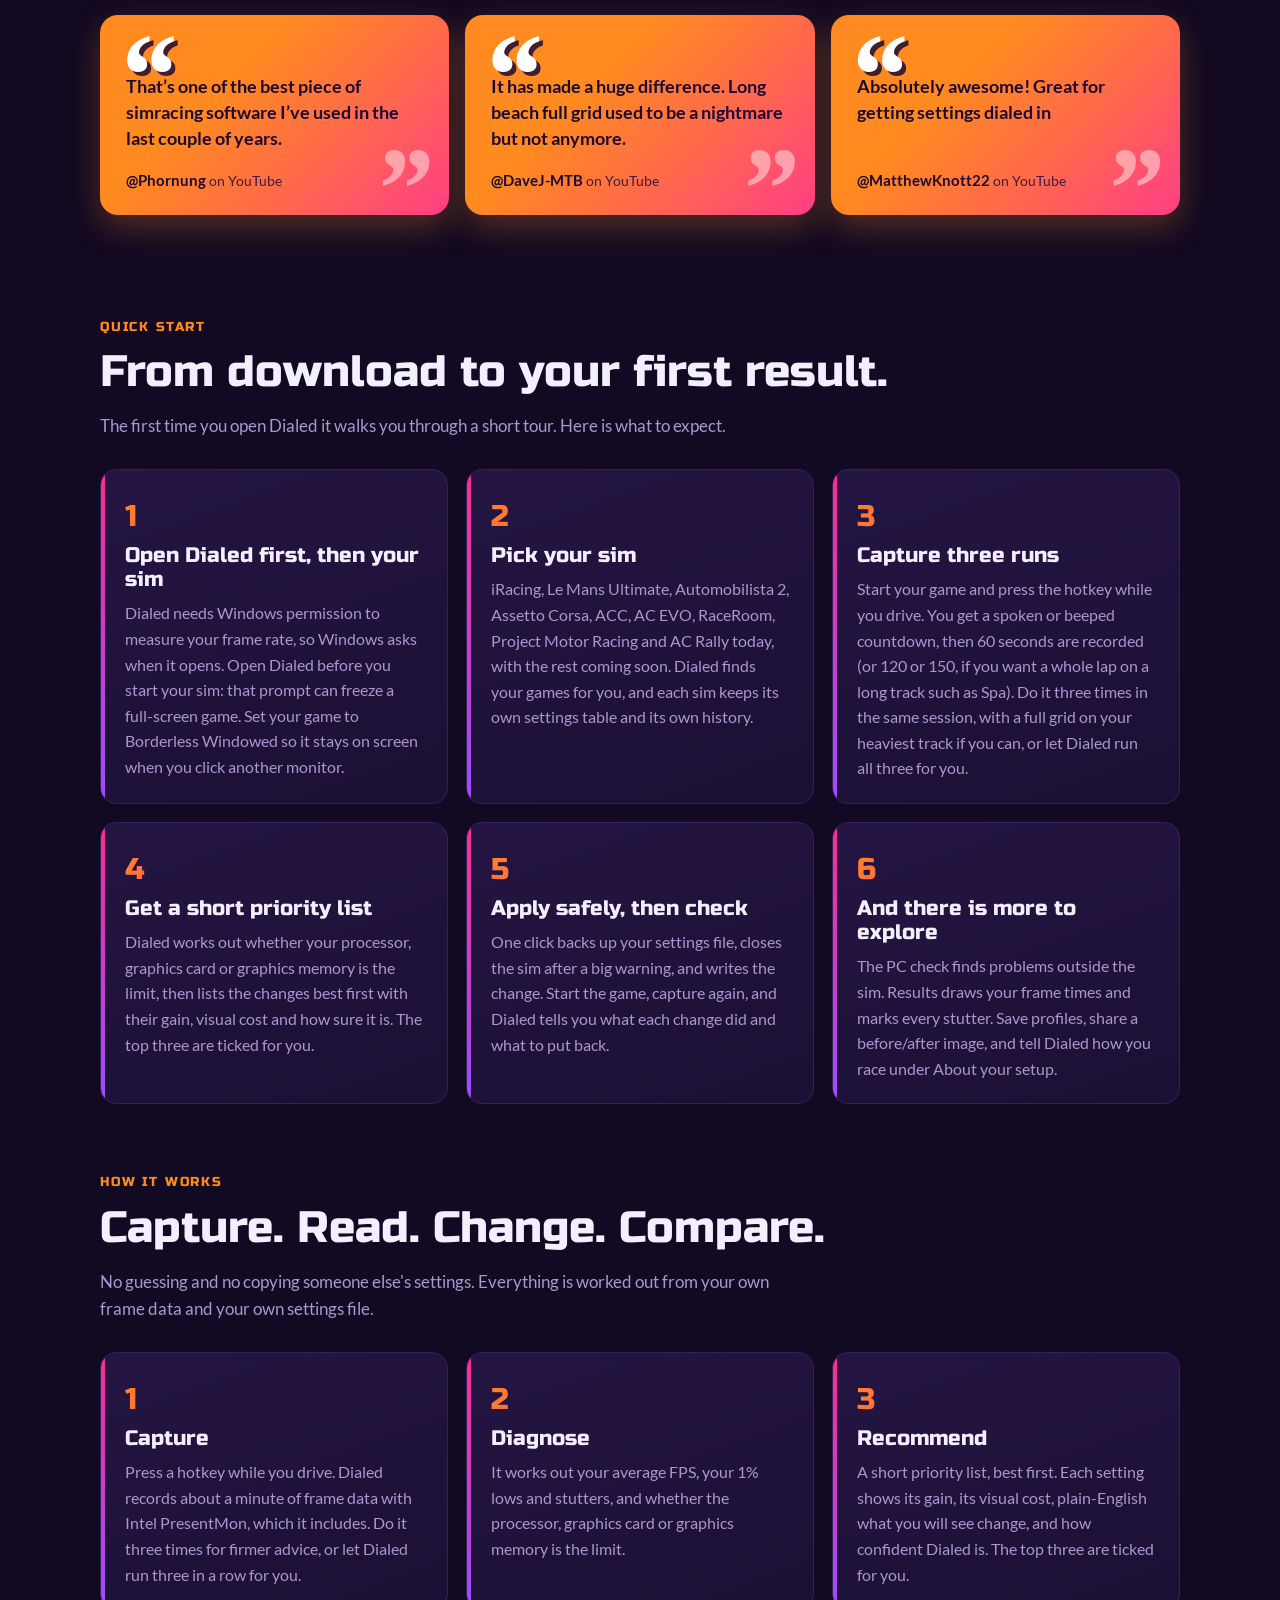
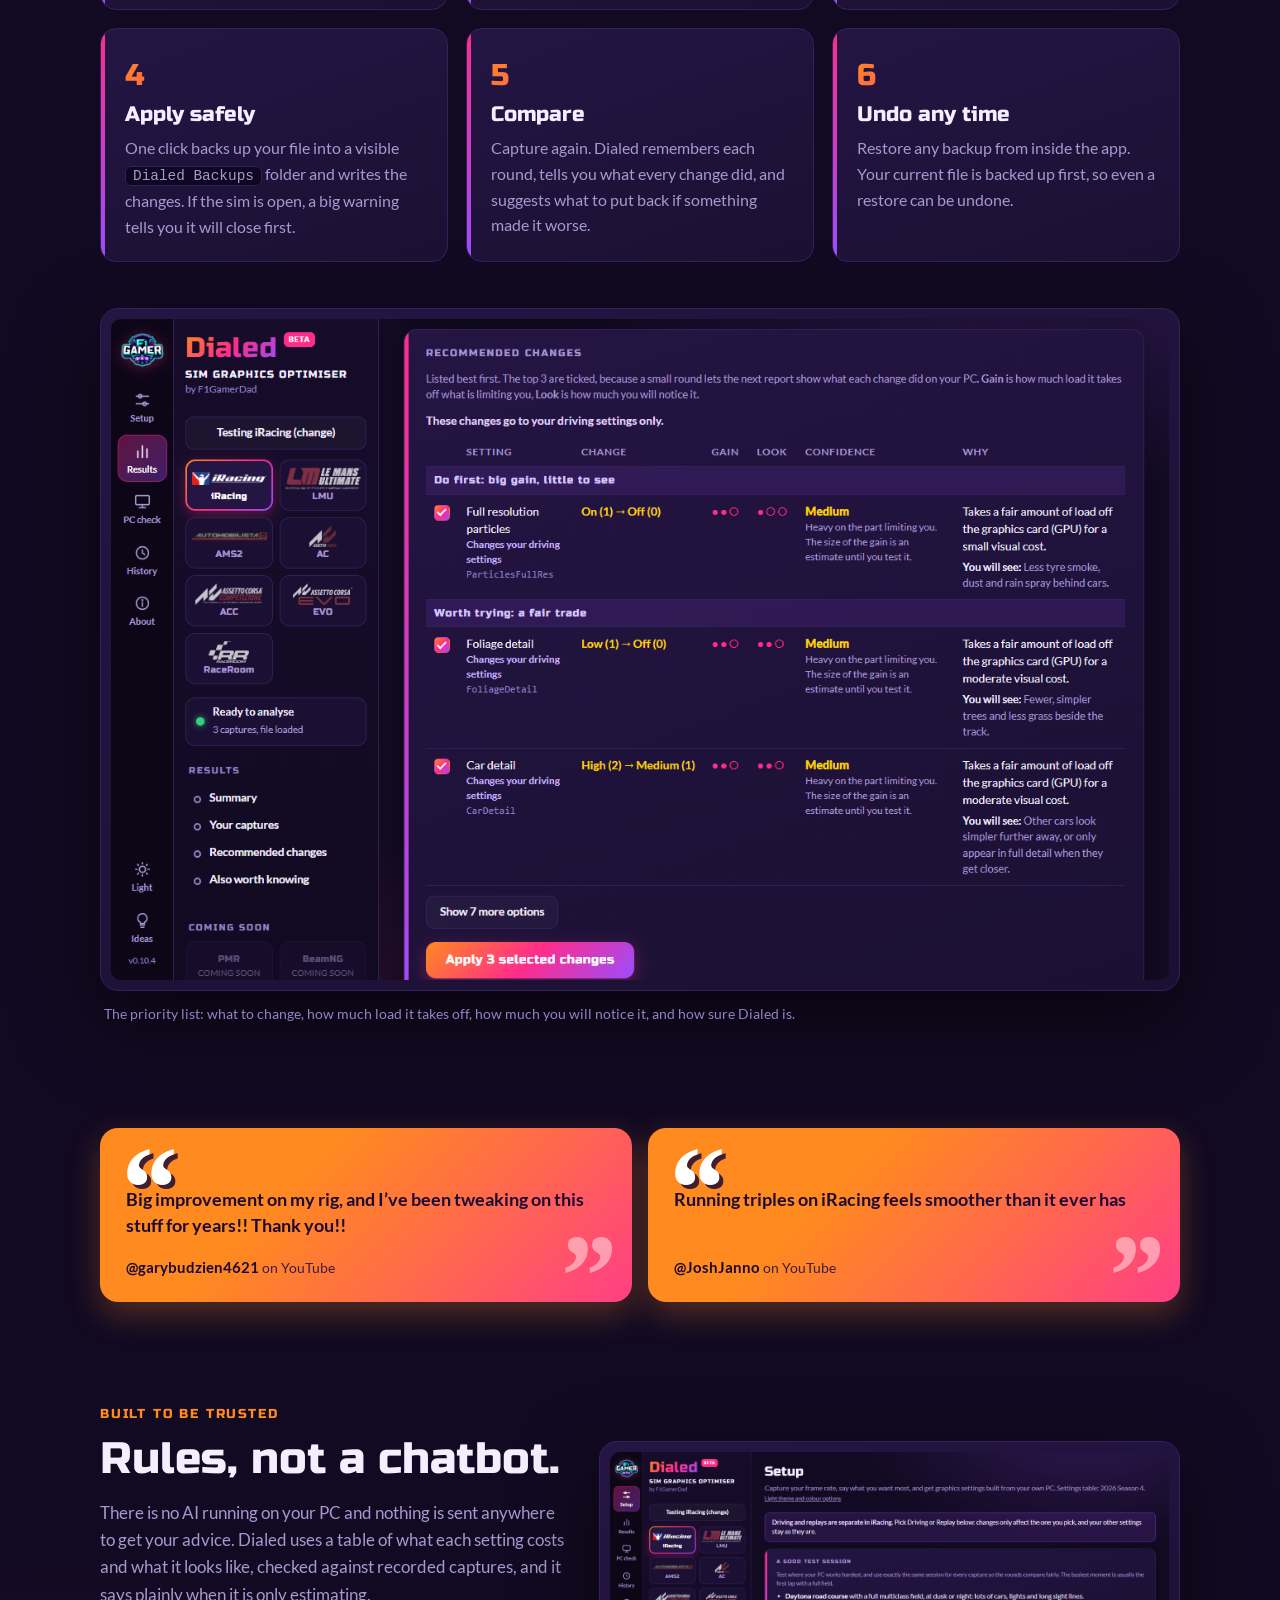
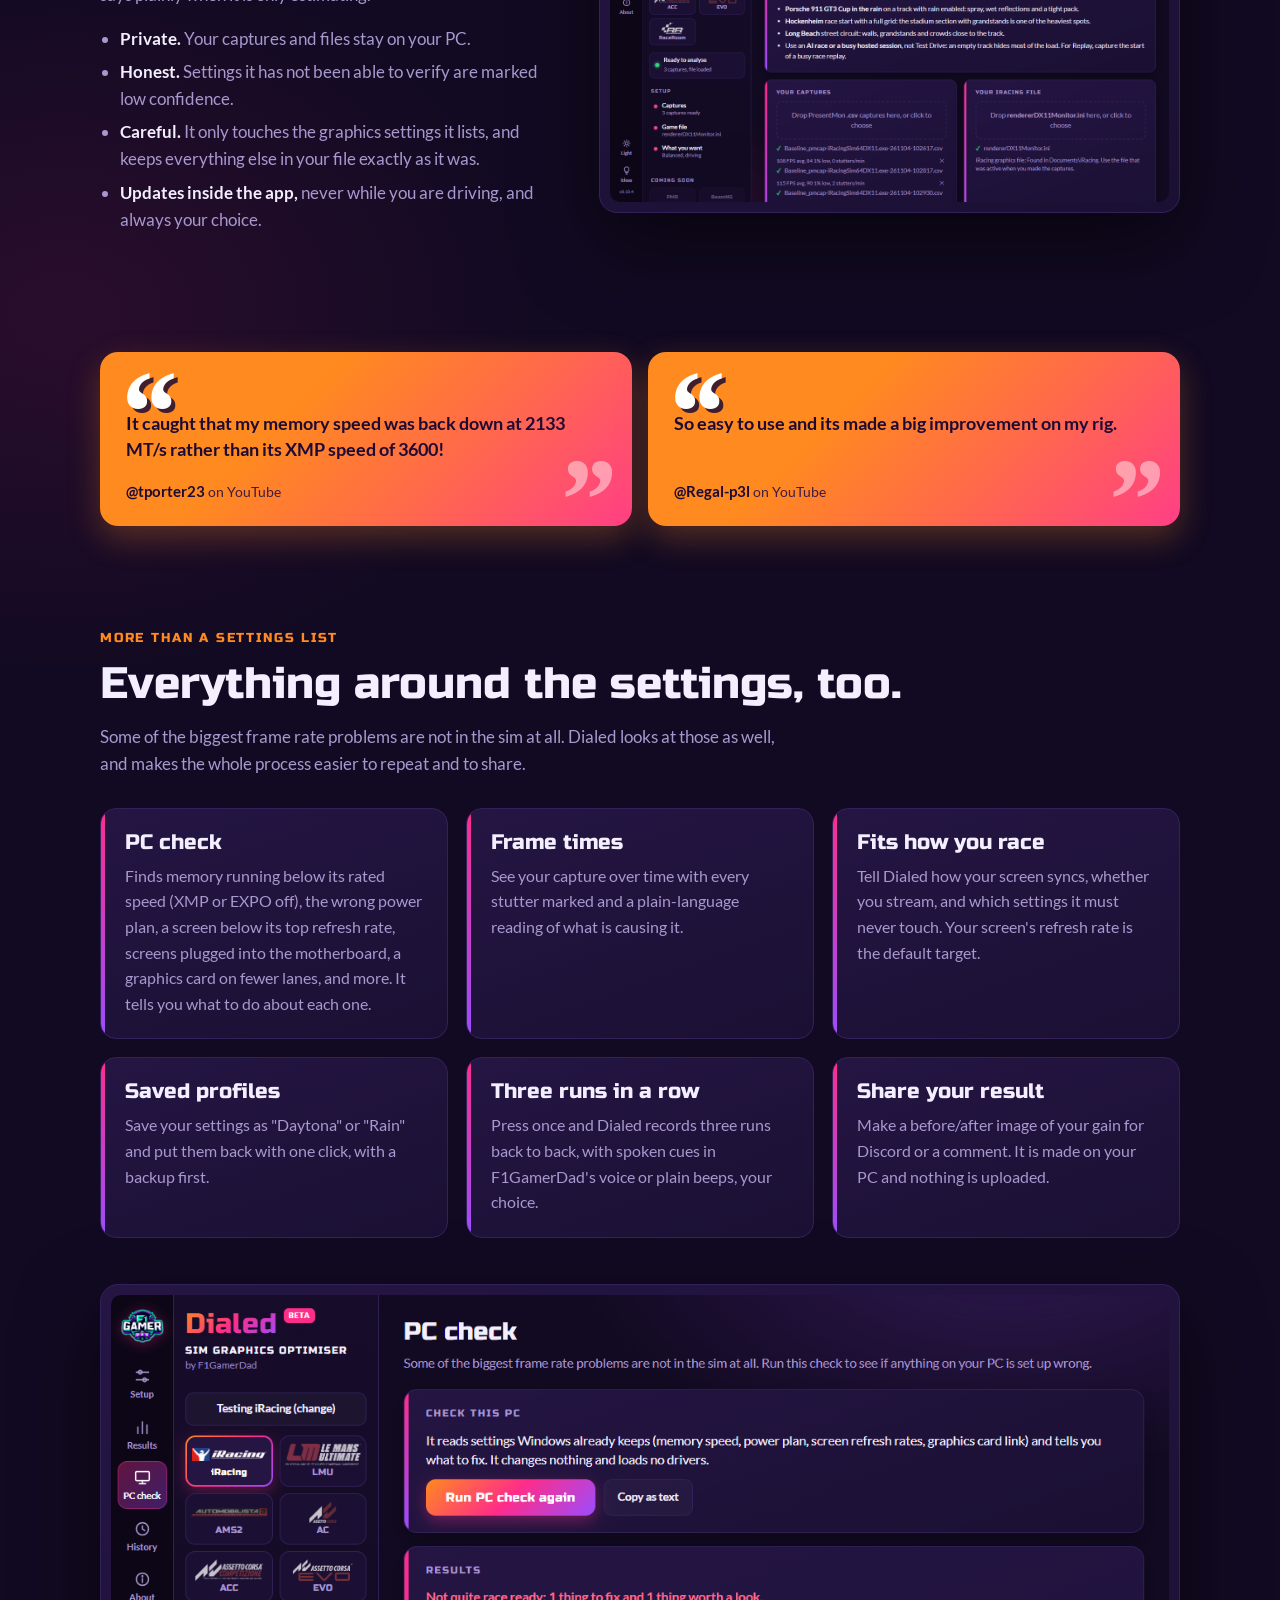
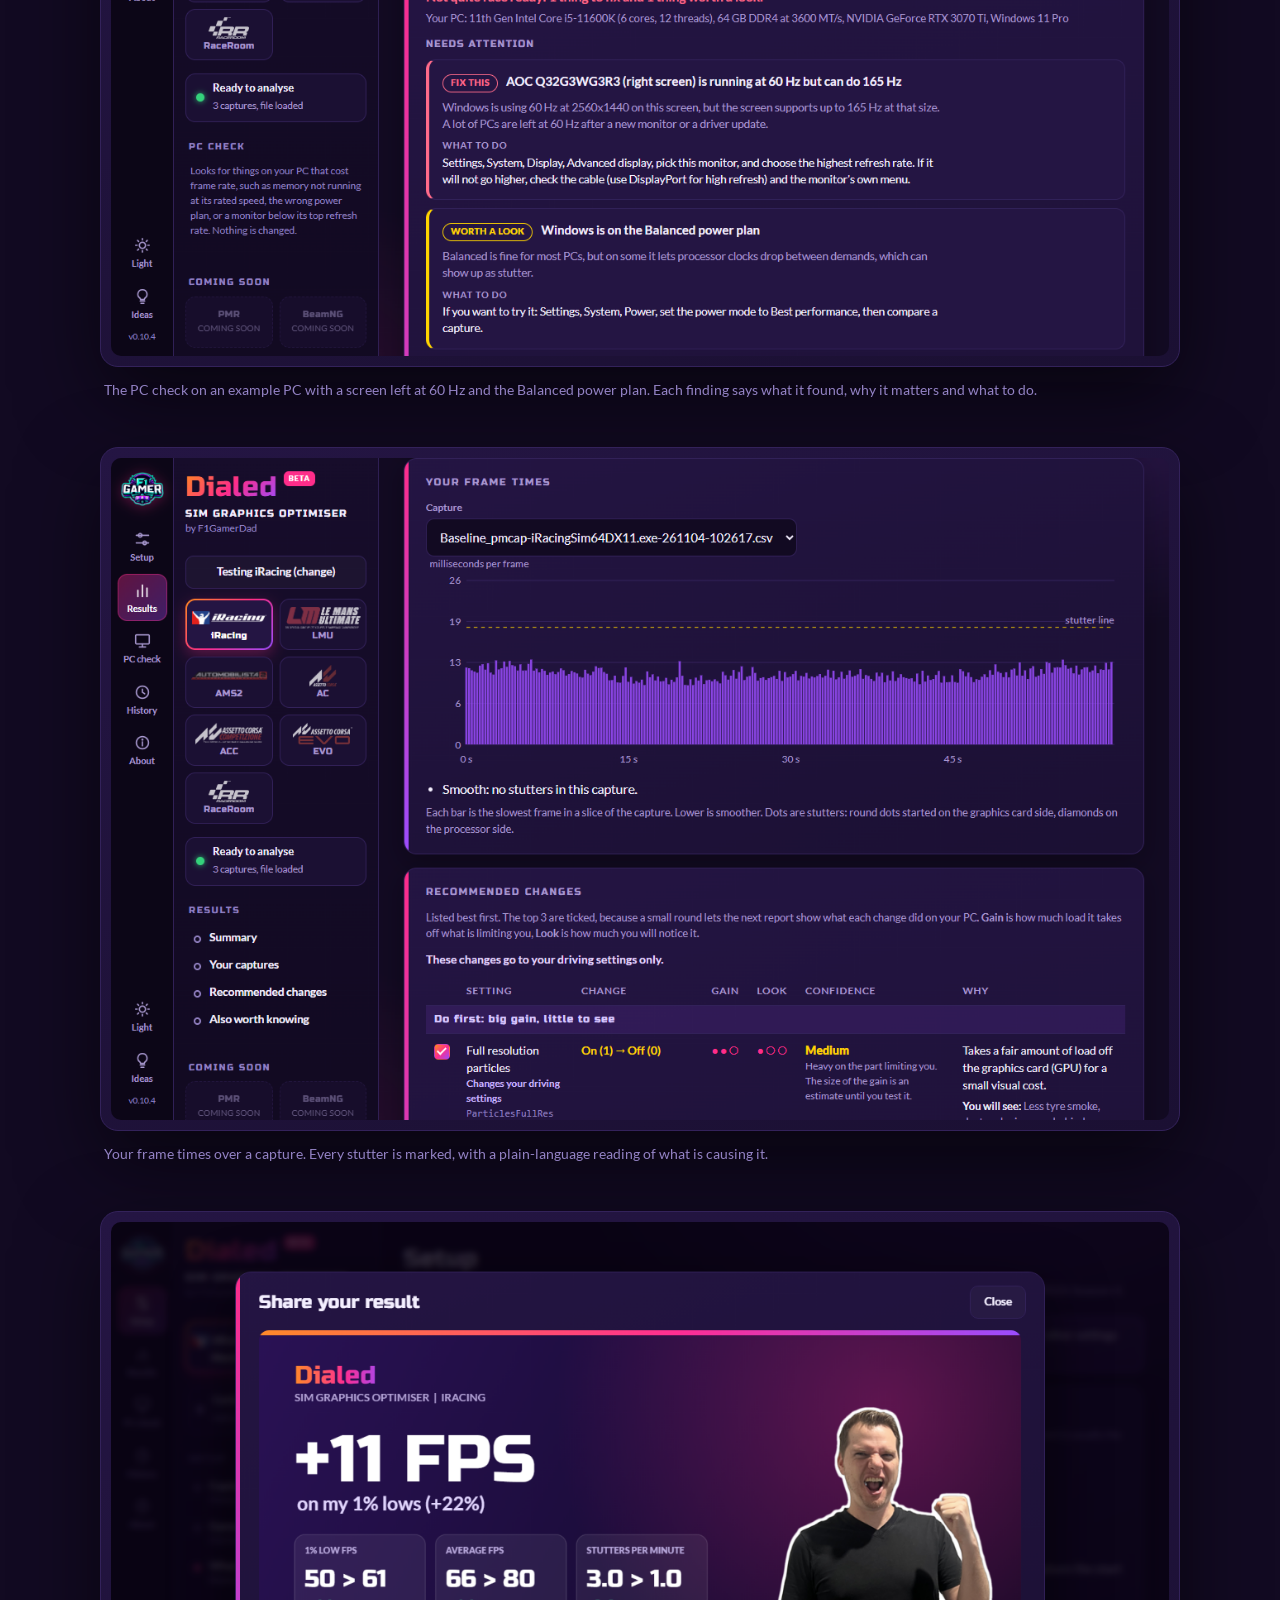
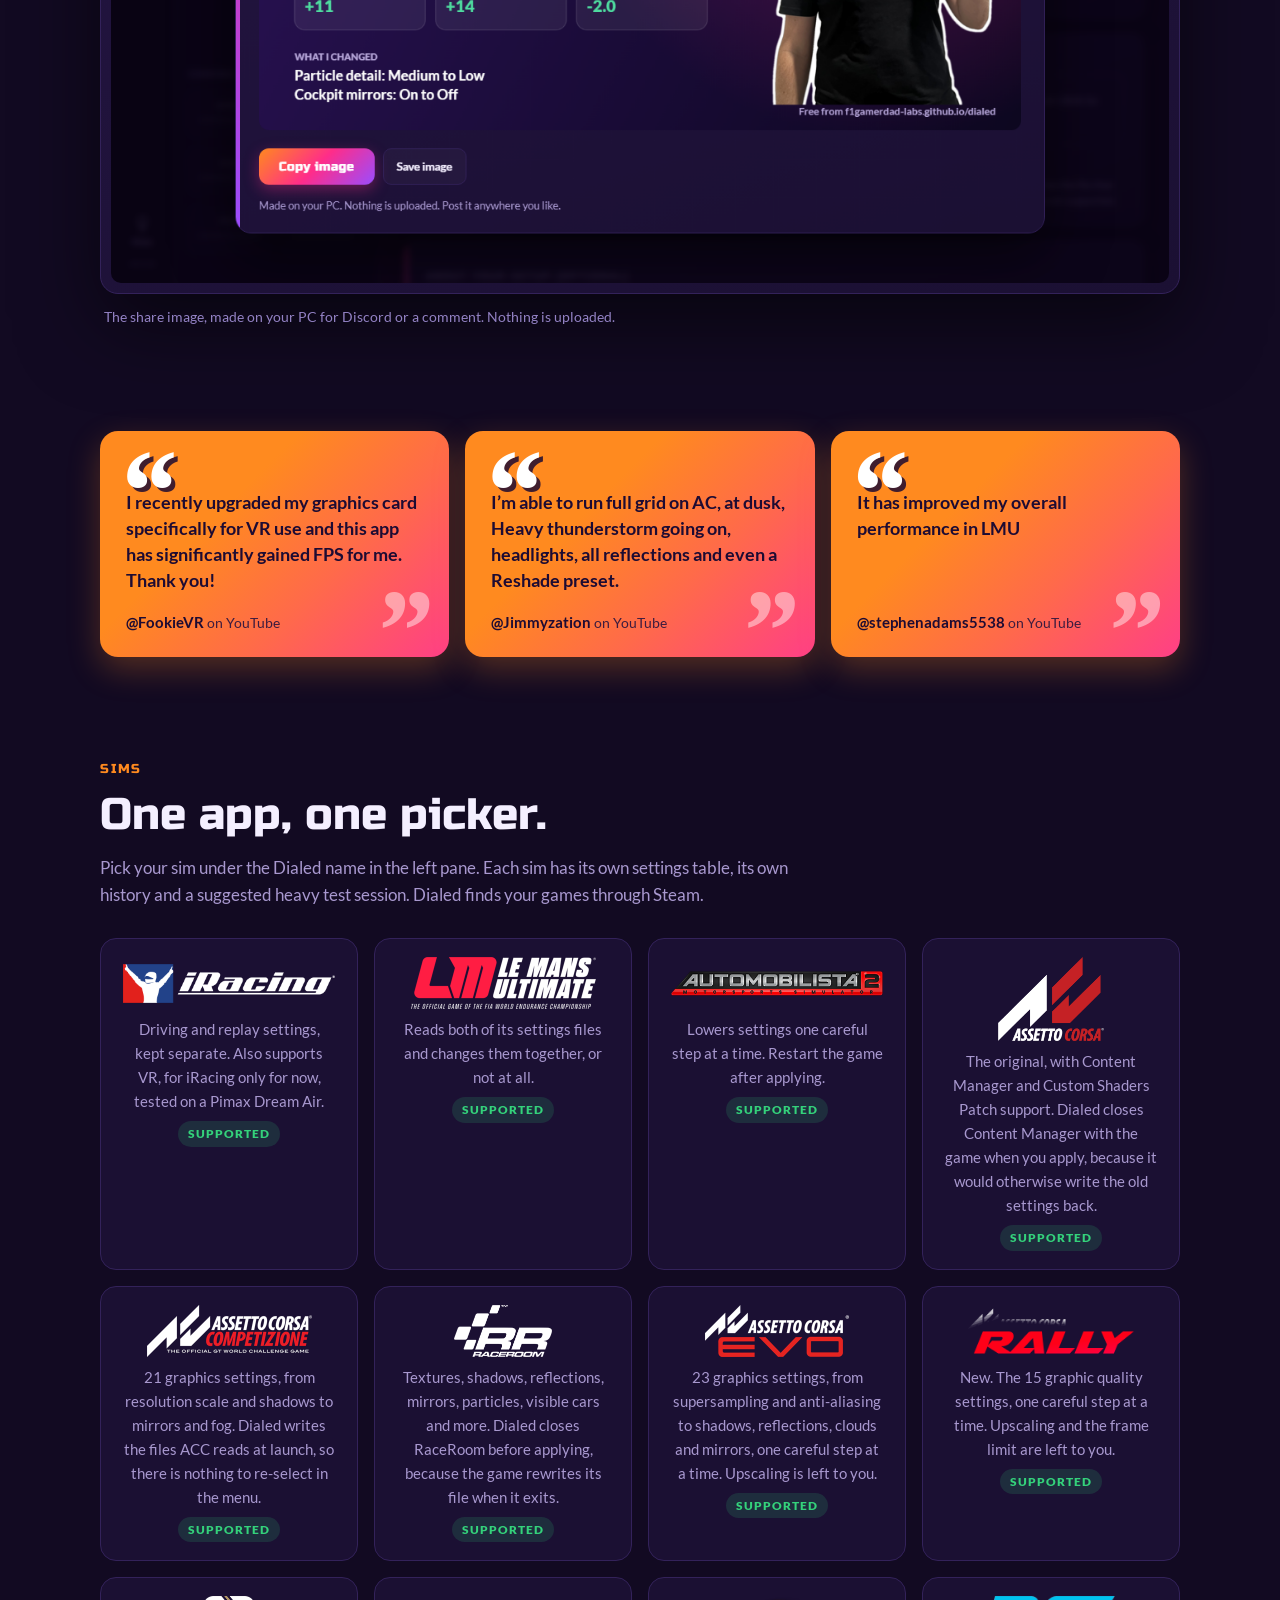
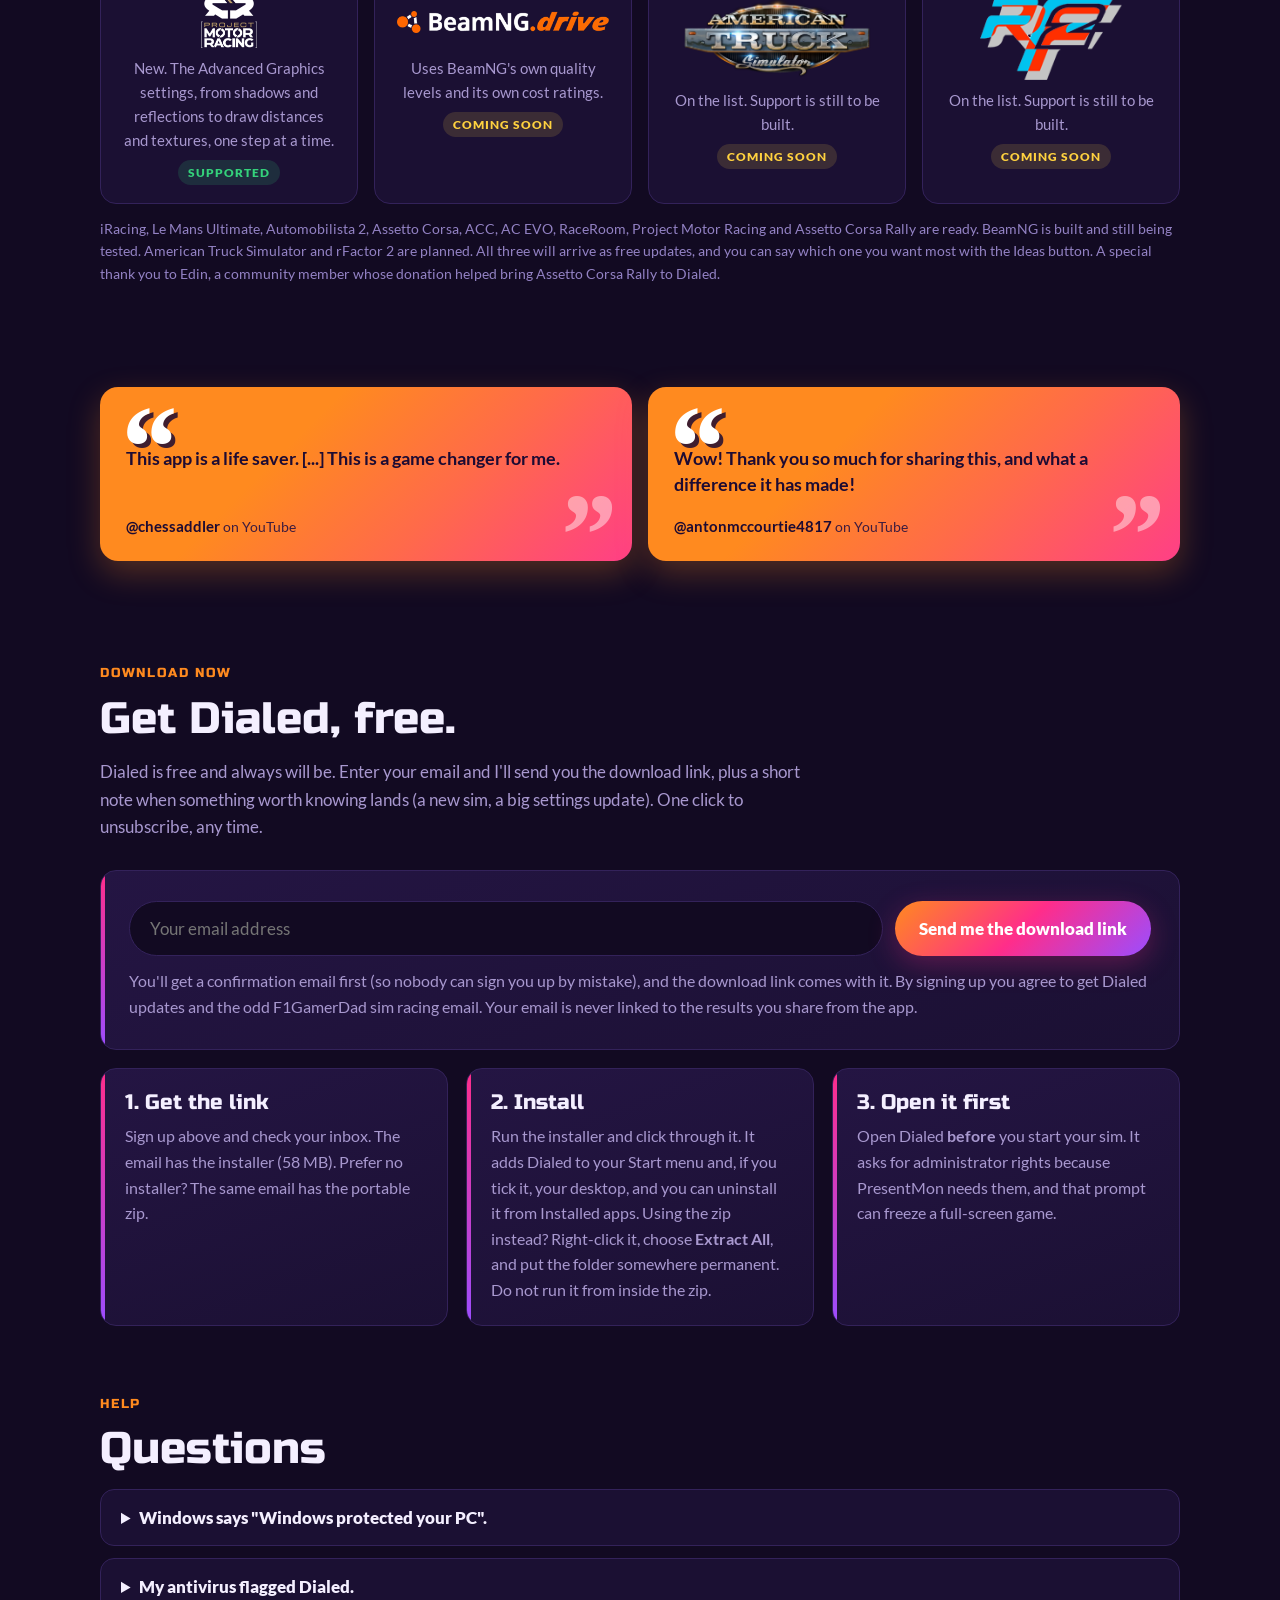
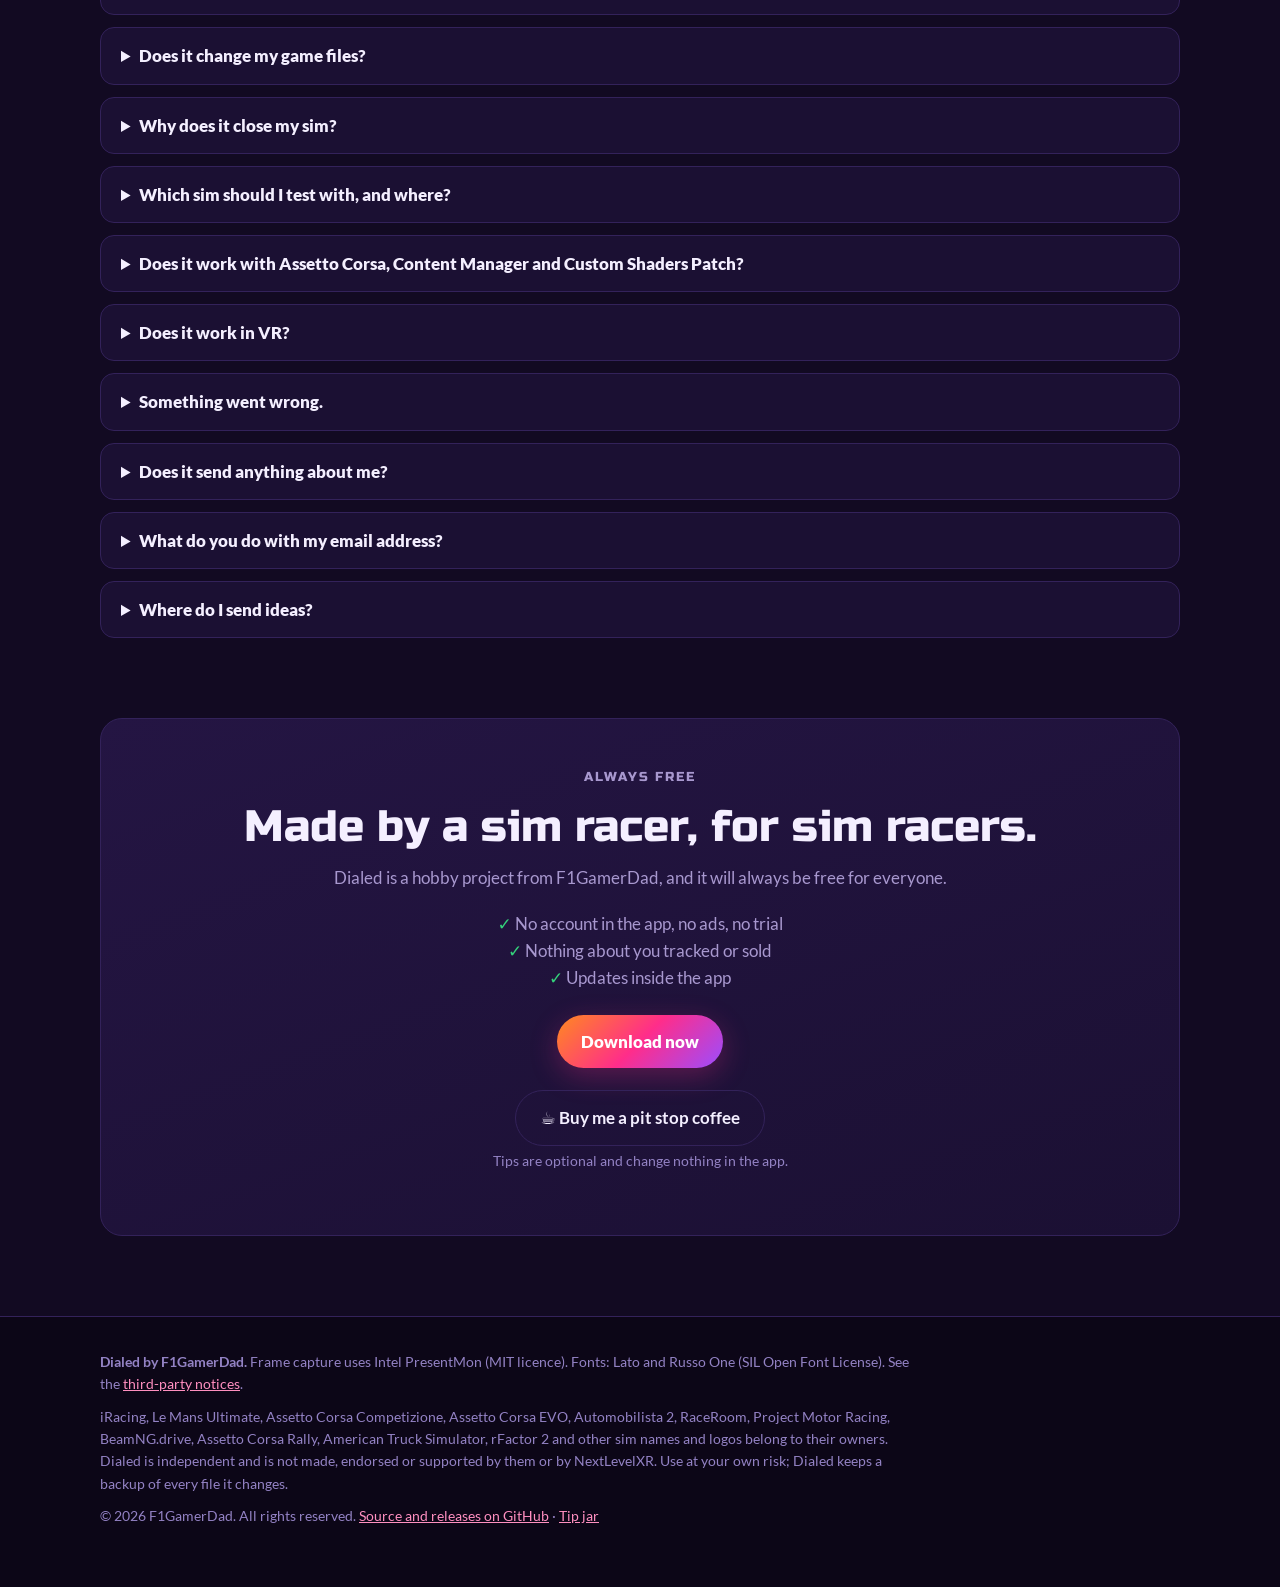
==== commit 11edf151: "Release 0.11.0: Assetto Corsa Rally and Project Motor Racing AC Rally: reads and writes the graphics" ====
--- a/docs/index.html
+++ b/docs/index.html
@@ -4,7 +4,7 @@
 <meta charset="utf-8">
 <meta name="viewport" content="width=device-width, initial-scale=1">
 <title>Dialed: sim graphics settings built from your own PC</title>
-<meta name="description" content="Dialed reads your frame data and your sim's graphics settings, then tells you which settings to change first for a smoother frame rate. Free, always, for iRacing, Le Mans Ultimate, Automobilista 2, Assetto Corsa (including Custom Shaders Patch), Assetto Corsa Competizione, Assetto Corsa EVO and RaceRoom, with Project Motor Racing, BeamNG, Assetto Corsa Rally, American Truck Simulator and rFactor 2 coming soon. VR is supported for iRacing only, tested on a Pimax Dream Air.">
+<meta name="description" content="Dialed reads your frame data and your sim's graphics settings, then tells you which settings to change first for a smoother frame rate. Free, always, for iRacing, Le Mans Ultimate, Automobilista 2, Assetto Corsa (including Custom Shaders Patch), Assetto Corsa Competizione, Assetto Corsa EVO, RaceRoom, Project Motor Racing and Assetto Corsa Rally, with BeamNG, American Truck Simulator and rFactor 2 coming soon. VR is supported for iRacing only, tested on a Pimax Dream Air.">
 <meta property="og:title" content="Dialed by F1GamerDad: Sim Graphics Optimiser">
 <meta property="og:description" content="Capture a few laps. Dialed tells you what to change first. Rules-based, private, with backups and undo.">
 <meta property="og:image" content="img/app-results.png">
@@ -140,7 +140,7 @@
   <p class="sub">The first time you open Dialed it walks you through a short tour. Here is what to expect.</p>
   <div class="grid" style="margin-top:24px">
     <div class="card step"><span class="n">1</span><h3>Open Dialed first, then your sim</h3><p>Dialed needs Windows permission to measure your frame rate, so Windows asks when it opens. Open Dialed before you start your sim: that prompt can freeze a full-screen game. Set your game to Borderless Windowed so it stays on screen when you click another monitor.</p></div>
-    <div class="card step"><span class="n">2</span><h3>Pick your sim</h3><p>iRacing, Le Mans Ultimate, Automobilista 2, Assetto Corsa, ACC, AC EVO and RaceRoom today, with the rest coming soon. Dialed finds your games for you, and each sim keeps its own settings table and its own history.</p></div>
+    <div class="card step"><span class="n">2</span><h3>Pick your sim</h3><p>iRacing, Le Mans Ultimate, Automobilista 2, Assetto Corsa, ACC, AC EVO, RaceRoom, Project Motor Racing and AC Rally today, with the rest coming soon. Dialed finds your games for you, and each sim keeps its own settings table and its own history.</p></div>
     <div class="card step"><span class="n">3</span><h3>Capture three runs</h3><p>Start your game and press the hotkey while you drive. You get a spoken or beeped countdown, then 60 seconds are recorded (or 120 or 150, if you want a whole lap on a long track such as Spa). Do it three times in the same session, with a full grid on your heaviest track if you can, or let Dialed run all three for you.</p></div>
     <div class="card step"><span class="n">4</span><h3>Get a short priority list</h3><p>Dialed works out whether your processor, graphics card or graphics memory is the limit, then lists the changes best first with their gain, visual cost and how sure it is. The top three are ticked for you.</p></div>
     <div class="card step"><span class="n">5</span><h3>Apply safely, then check</h3><p>One click backs up your settings file, closes the sim after a big warning, and writes the change. Start the game, capture again, and Dialed tells you what each change did and what to put back.</p></div>
@@ -224,13 +224,13 @@
     <div class="sim"><img src="assets/sims/acc.png" alt="Assetto Corsa Competizione" loading="lazy"><p>21 graphics settings, from resolution scale and shadows to mirrors and fog. Dialed writes the files ACC reads at launch, so there is nothing to re-select in the menu.</p><span class="status">Supported</span></div>
     <div class="sim"><img src="assets/sims/raceroom.png" alt="RaceRoom" loading="lazy"><p>Textures, shadows, reflections, mirrors, particles, visible cars and more. Dialed closes RaceRoom before applying, because the game rewrites its file when it exits.</p><span class="status">Supported</span></div>
     <div class="sim"><img src="assets/sims/acevo.png" alt="Assetto Corsa EVO" loading="lazy"><p>23 graphics settings, from supersampling and anti-aliasing to shadows, reflections, clouds and mirrors, one careful step at a time. Upscaling is left to you.</p><span class="status">Supported</span></div>
-    <div class="sim"><img src="assets/sims/pmr.png" alt="Project Motor Racing" loading="lazy"><p>Shadows, fog, grass, textures and effects, one step at a time.</p><span class="status soon">Coming soon</span></div>
+    <div class="sim"><img src="assets/sims/acrally.png" alt="Assetto Corsa Rally" loading="lazy"><p>New. The 15 graphic quality settings, one careful step at a time. Upscaling and the frame limit are left to you.</p><span class="status">Supported</span></div>
+    <div class="sim"><img src="assets/sims/pmr.png" alt="Project Motor Racing" loading="lazy"><p>New. The Advanced Graphics settings, from shadows and reflections to draw distances and textures, one step at a time.</p><span class="status">Supported</span></div>
     <div class="sim"><img src="assets/sims/beamng.png" alt="BeamNG.drive" loading="lazy"><p>Uses BeamNG's own quality levels and its own cost ratings.</p><span class="status soon">Coming soon</span></div>
-    <div class="sim"><img src="assets/sims/acrally.png" alt="Assetto Corsa Rally" loading="lazy"><p>On the list. Support is still to be built.</p><span class="status soon">Coming soon</span></div>
     <div class="sim"><img class="colour" src="assets/sims/ats.png" alt="American Truck Simulator" loading="lazy" style="height:84px"><p>On the list. Support is still to be built.</p><span class="status soon">Coming soon</span></div>
     <div class="sim"><img class="colour" src="assets/sims/rf2.png" alt="rFactor 2" loading="lazy" style="height:84px"><p>On the list. Support is still to be built.</p><span class="status soon">Coming soon</span></div>
   </div>
-  <p class="meta" style="margin-top:14px">iRacing, Le Mans Ultimate, Automobilista 2, Assetto Corsa, ACC, AC EVO and RaceRoom are ready. Project Motor Racing and BeamNG are built and still being tested on track. Assetto Corsa Rally, American Truck Simulator and rFactor 2 are planned. All five will arrive as free updates, and you can say which one you want most with the Ideas button.</p>
+  <p class="meta" style="margin-top:14px">iRacing, Le Mans Ultimate, Automobilista 2, Assetto Corsa, ACC, AC EVO, RaceRoom, Project Motor Racing and Assetto Corsa Rally are ready. BeamNG is built and still being tested. American Truck Simulator and rFactor 2 are planned. All three will arrive as free updates, and you can say which one you want most with the Ideas button. A special thank you to Edin, a community member whose donation helped bring Assetto Corsa Rally to Dialed.</p>
 </div></section>
 
 <section class="praise" aria-label="Community"><div class="wrap">
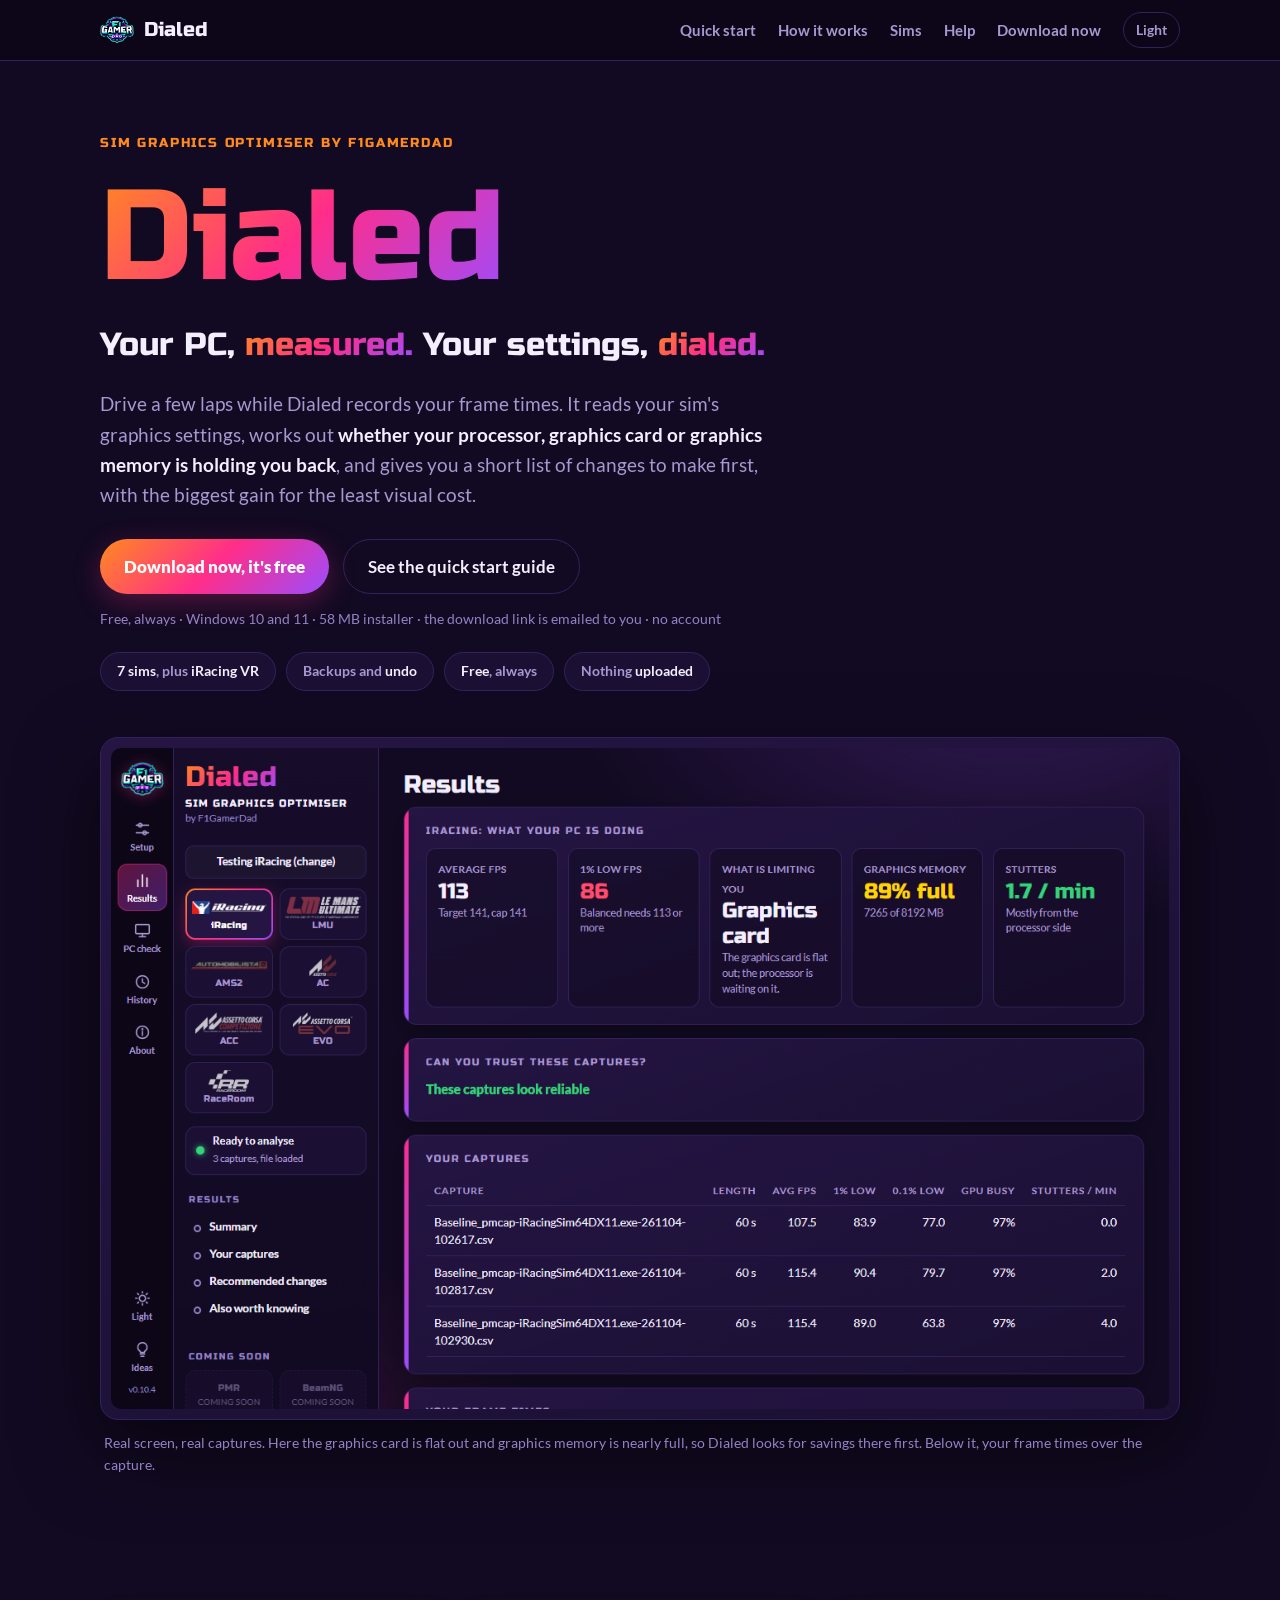
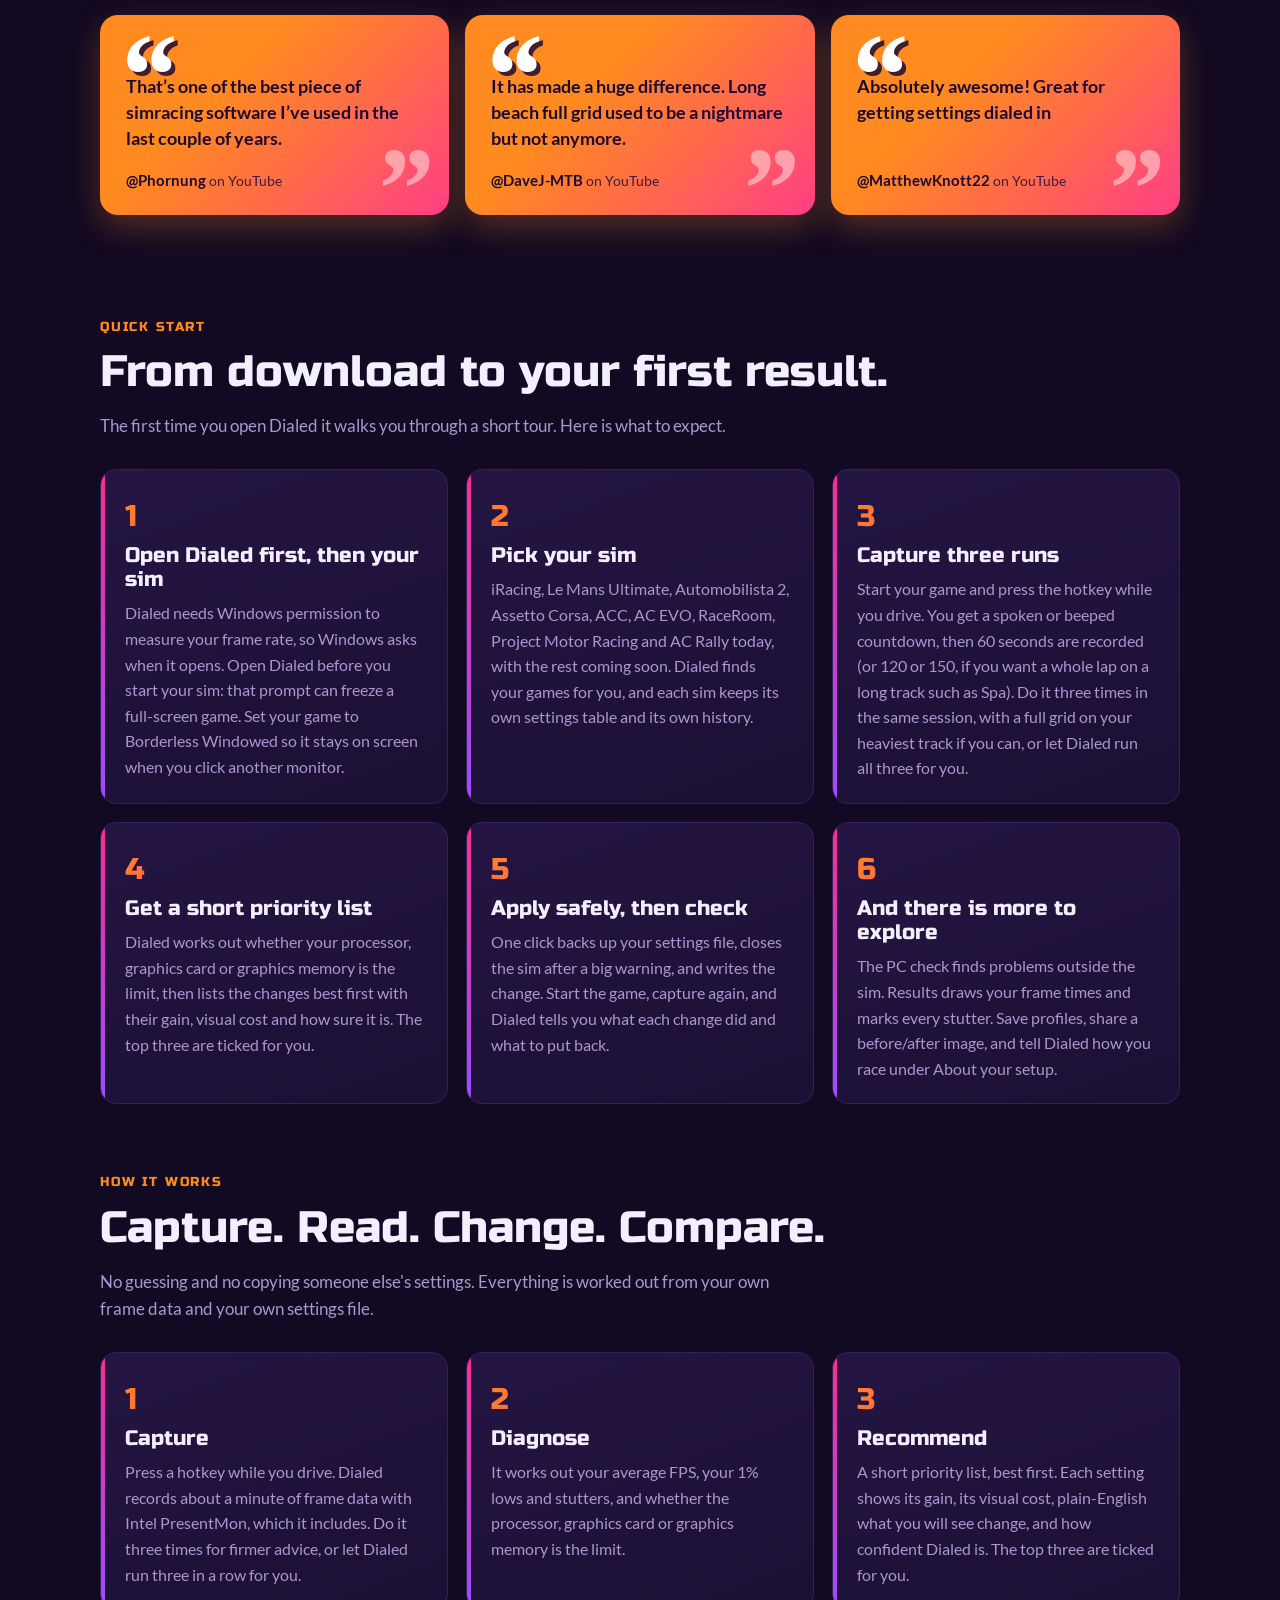
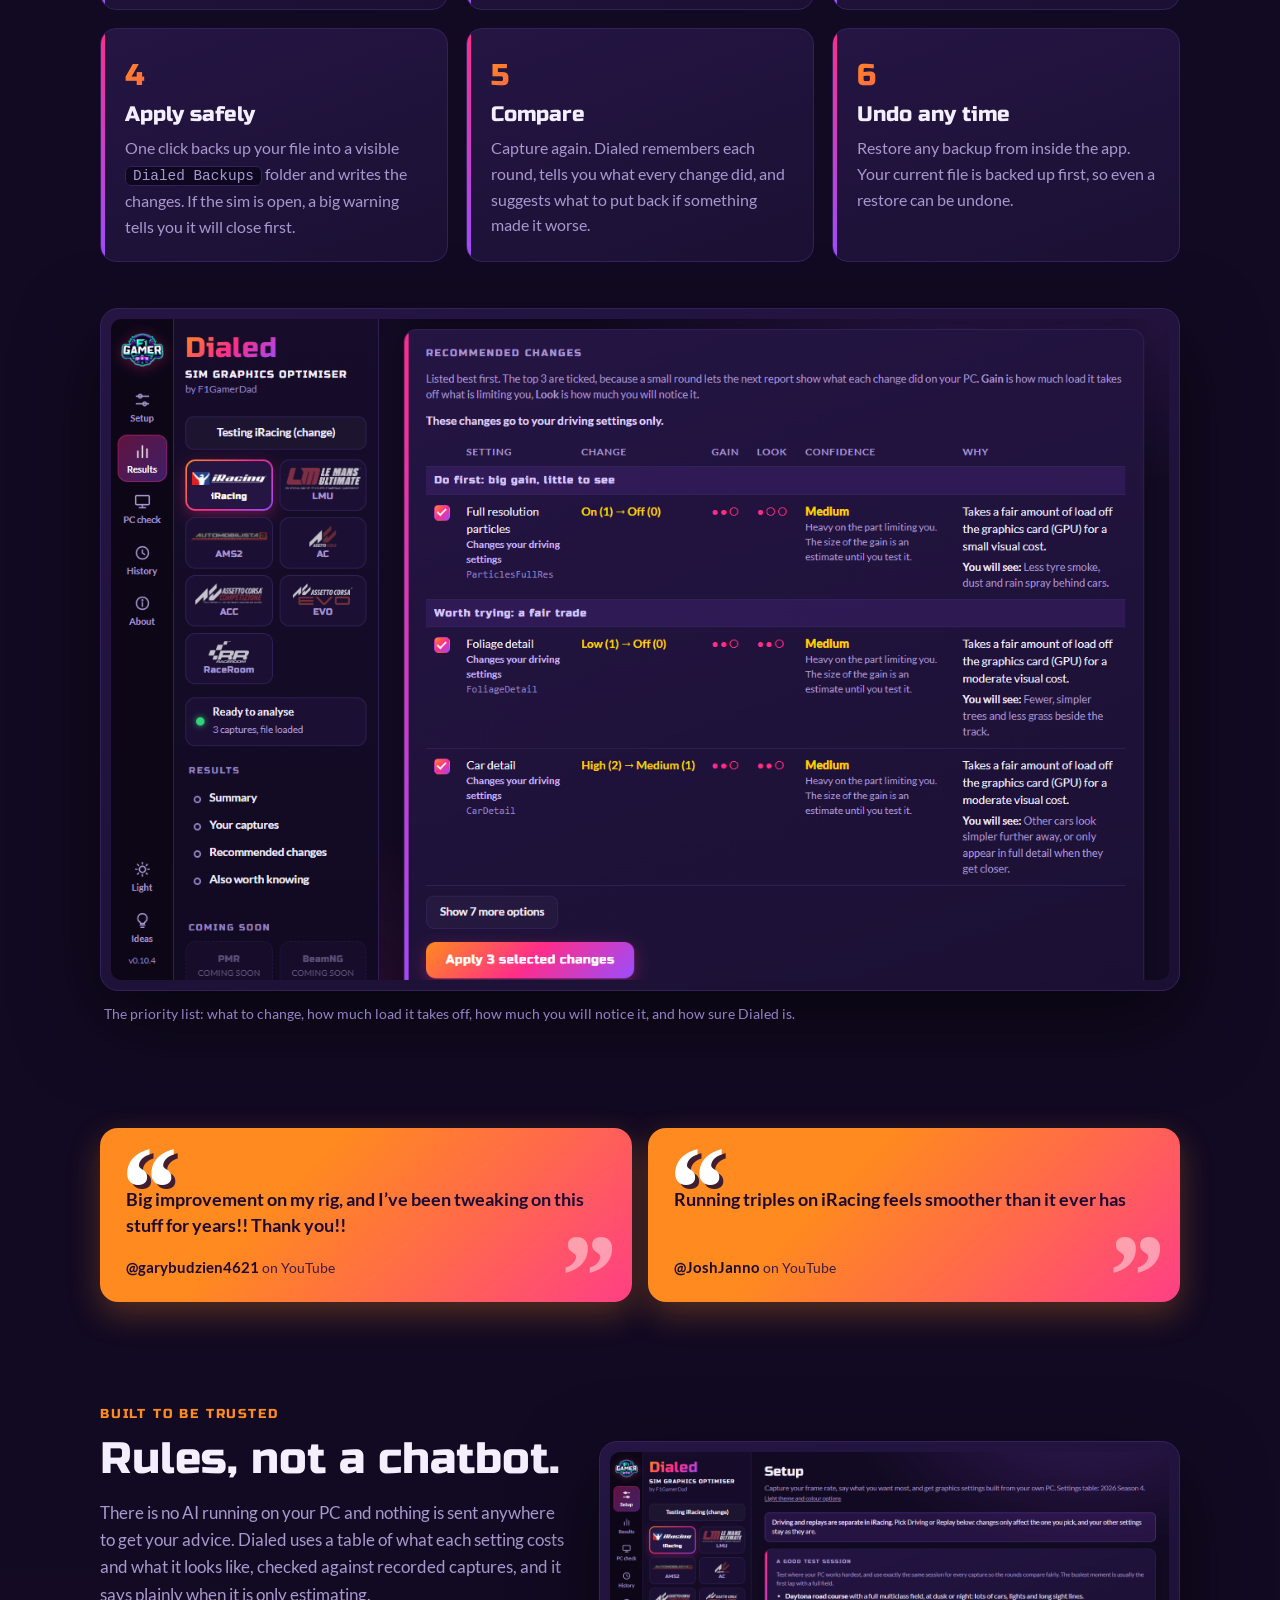
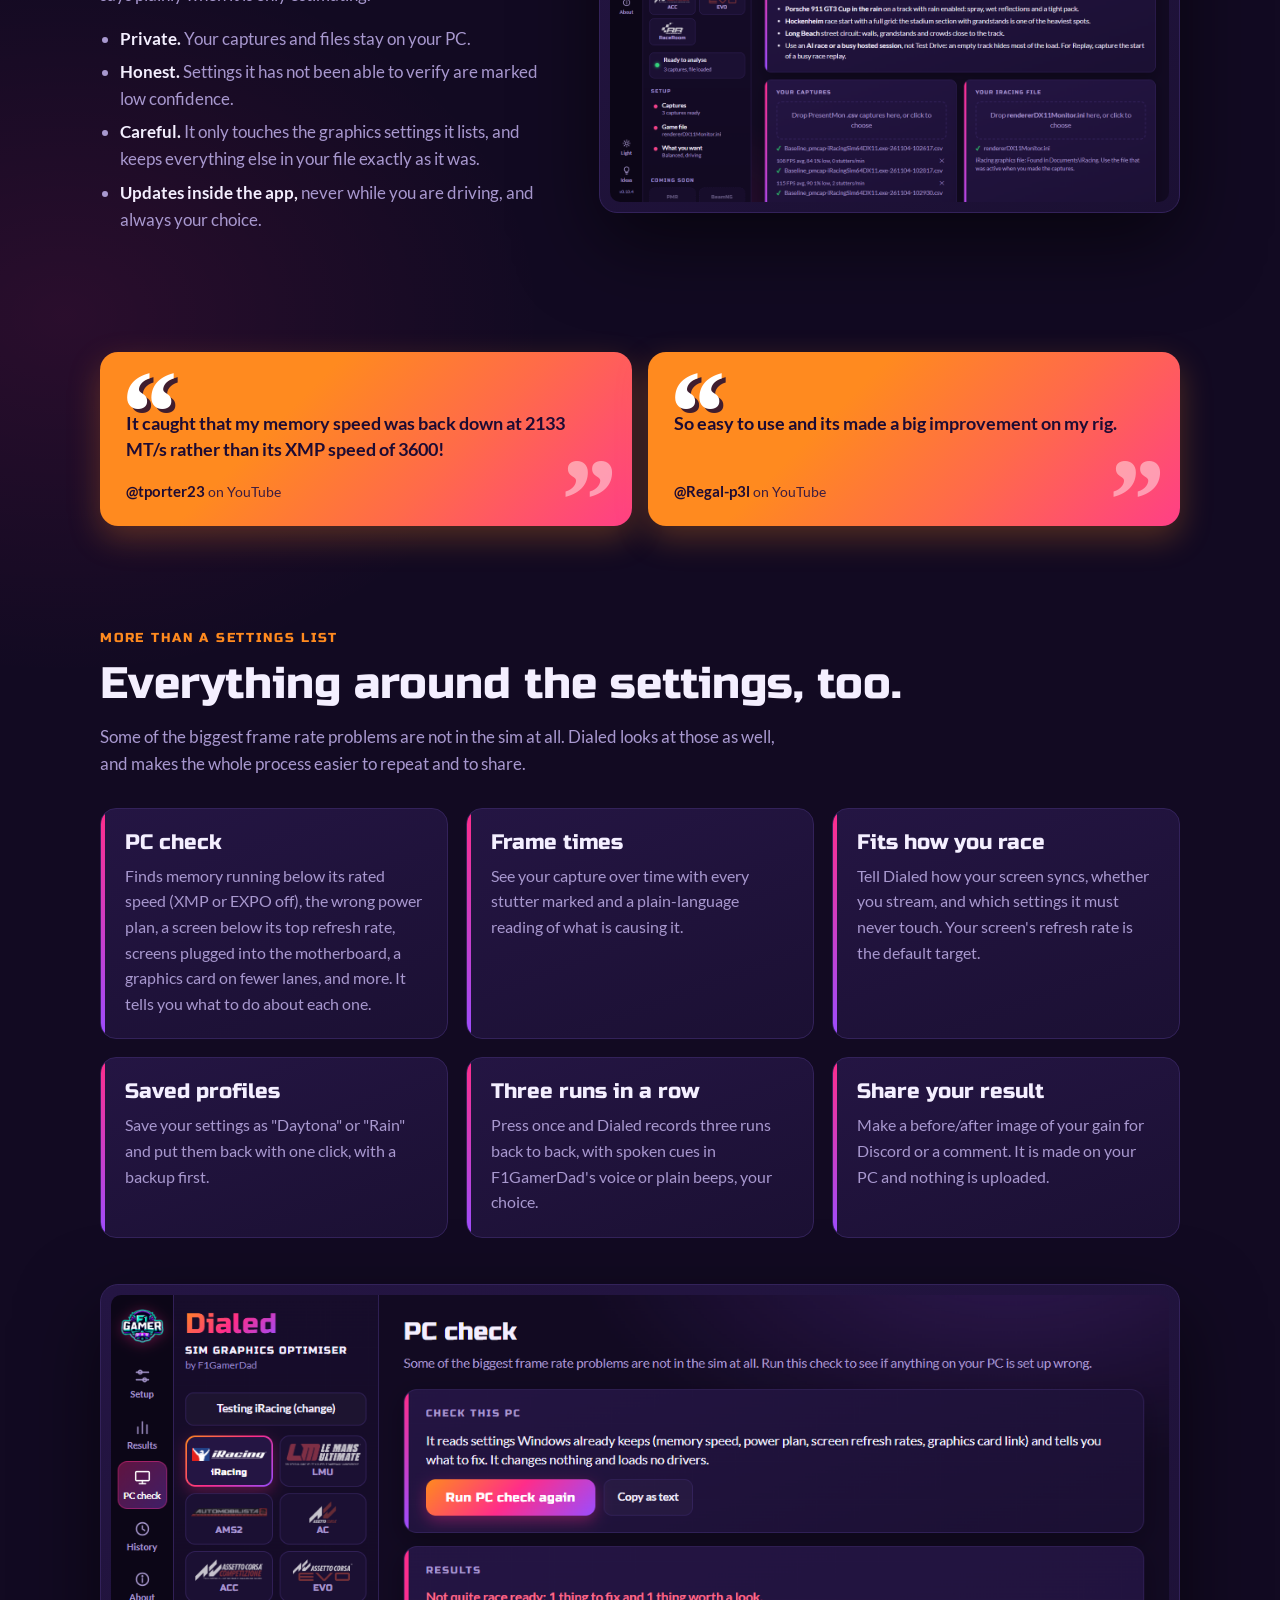
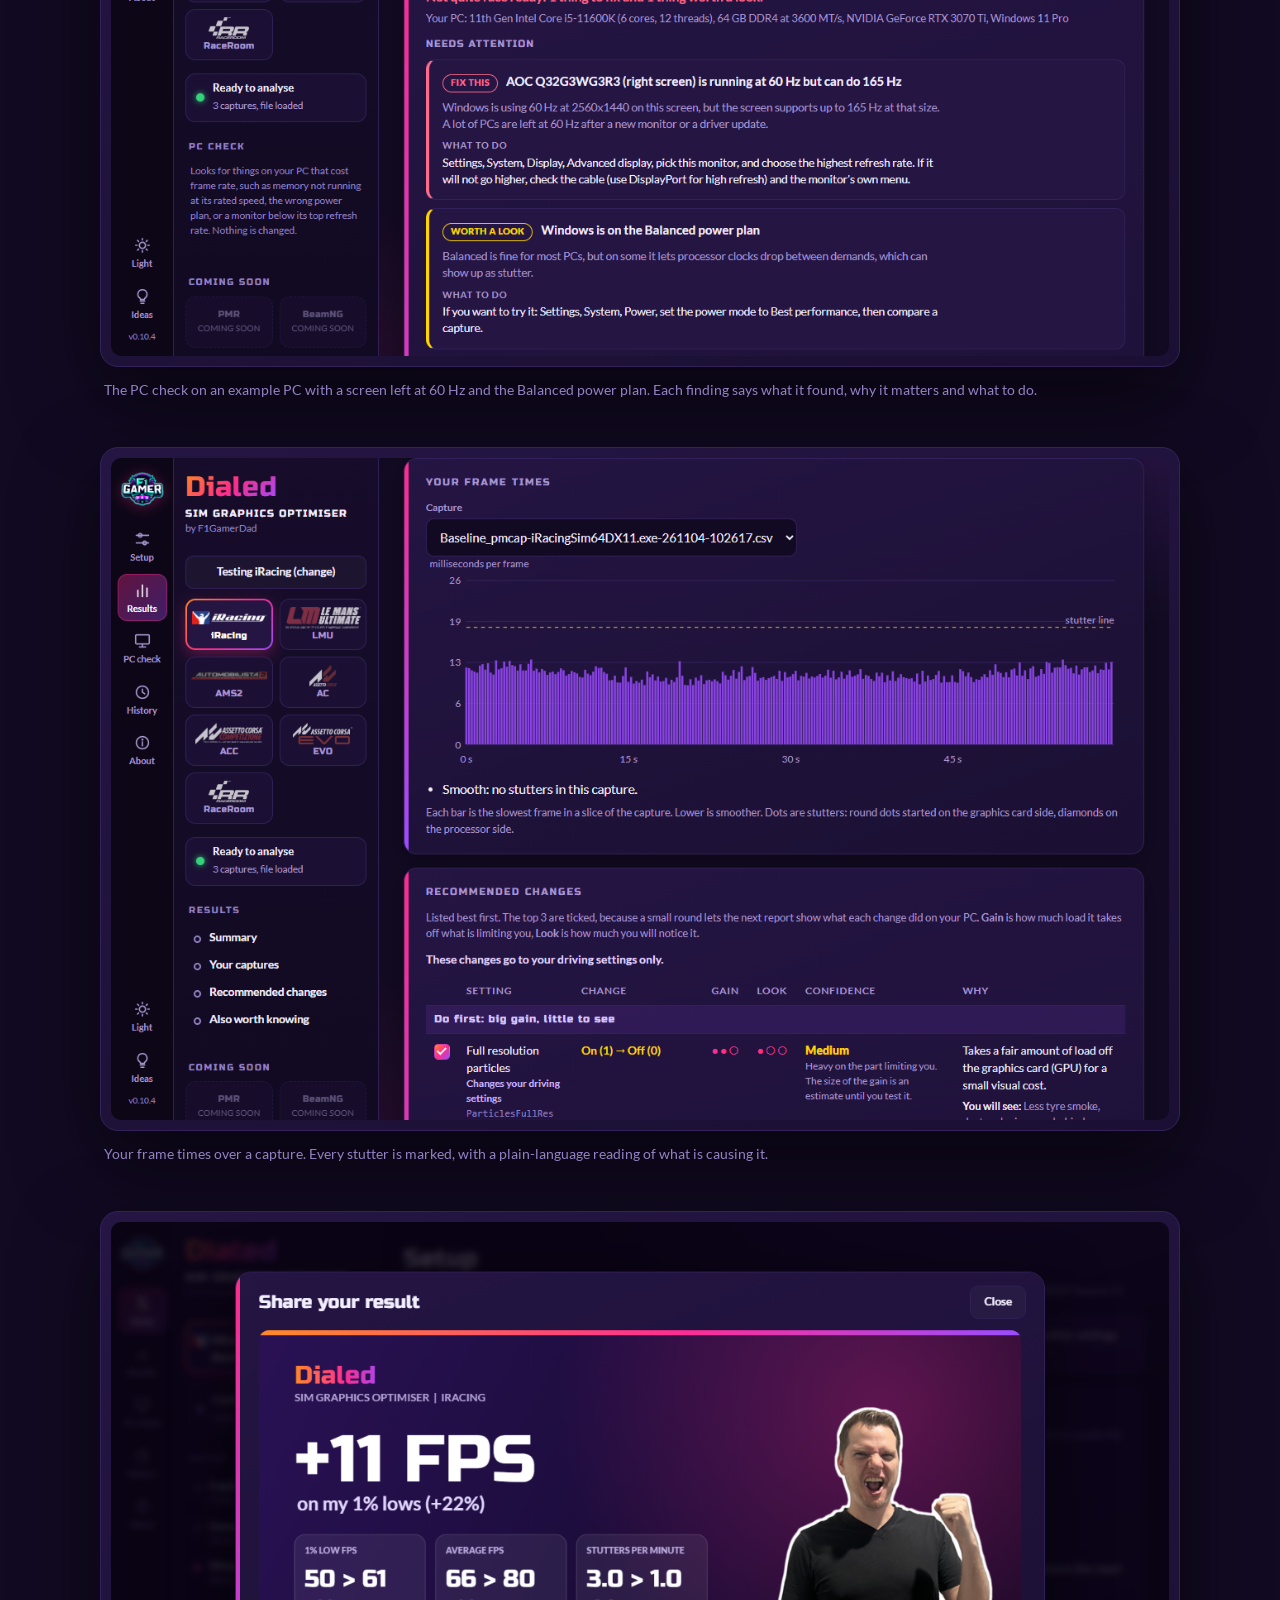
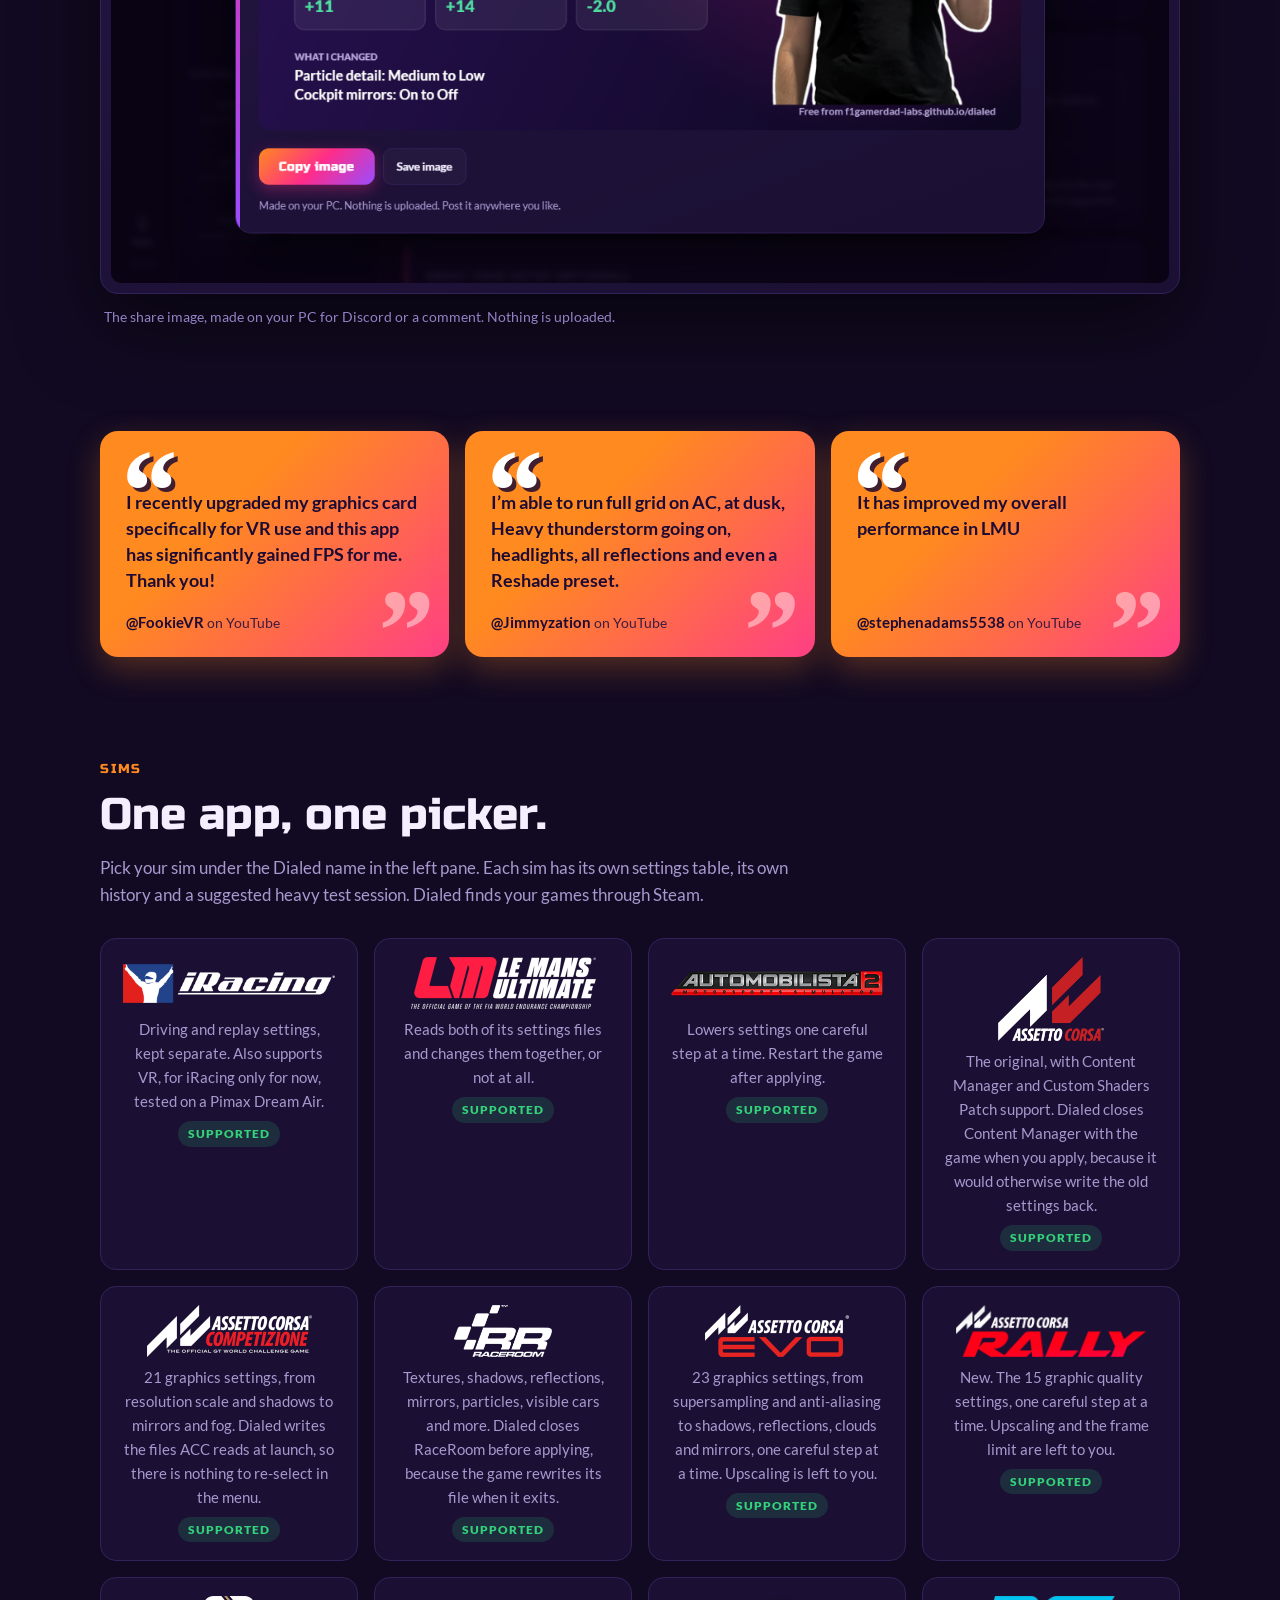
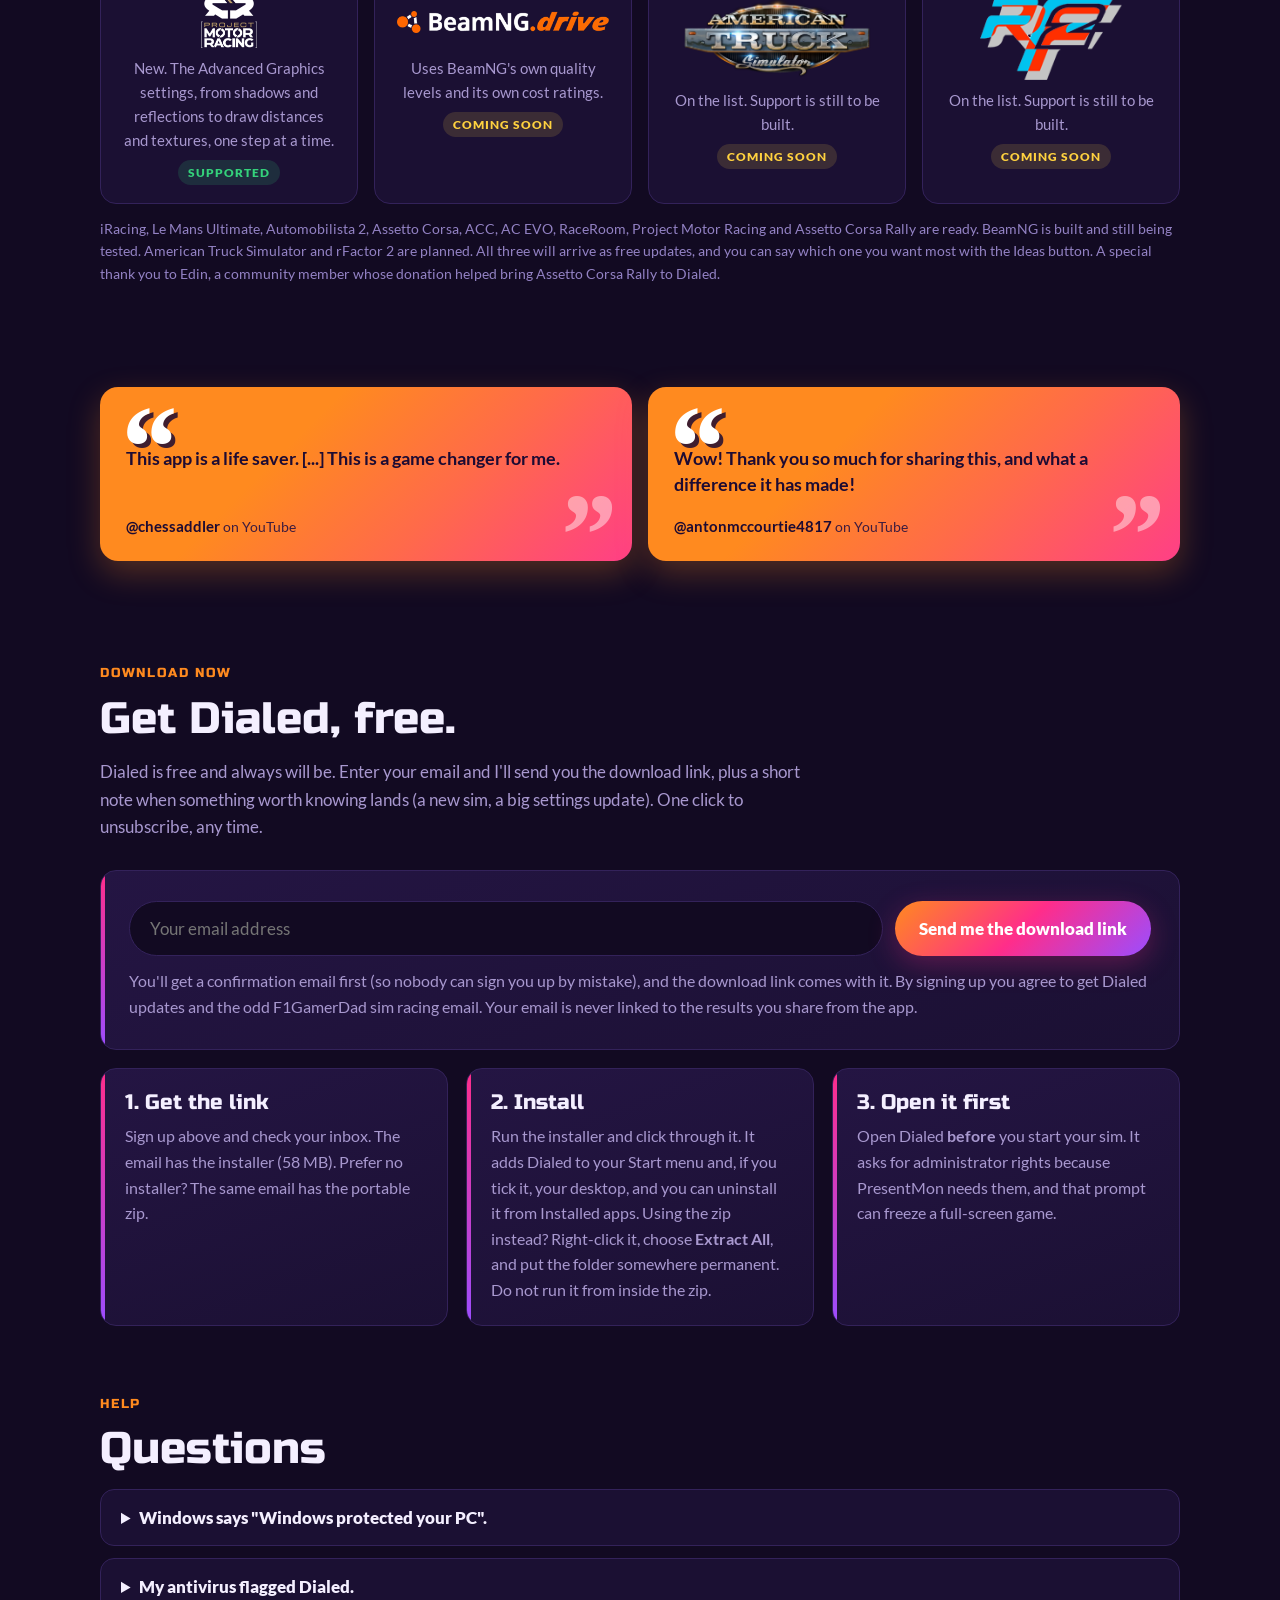
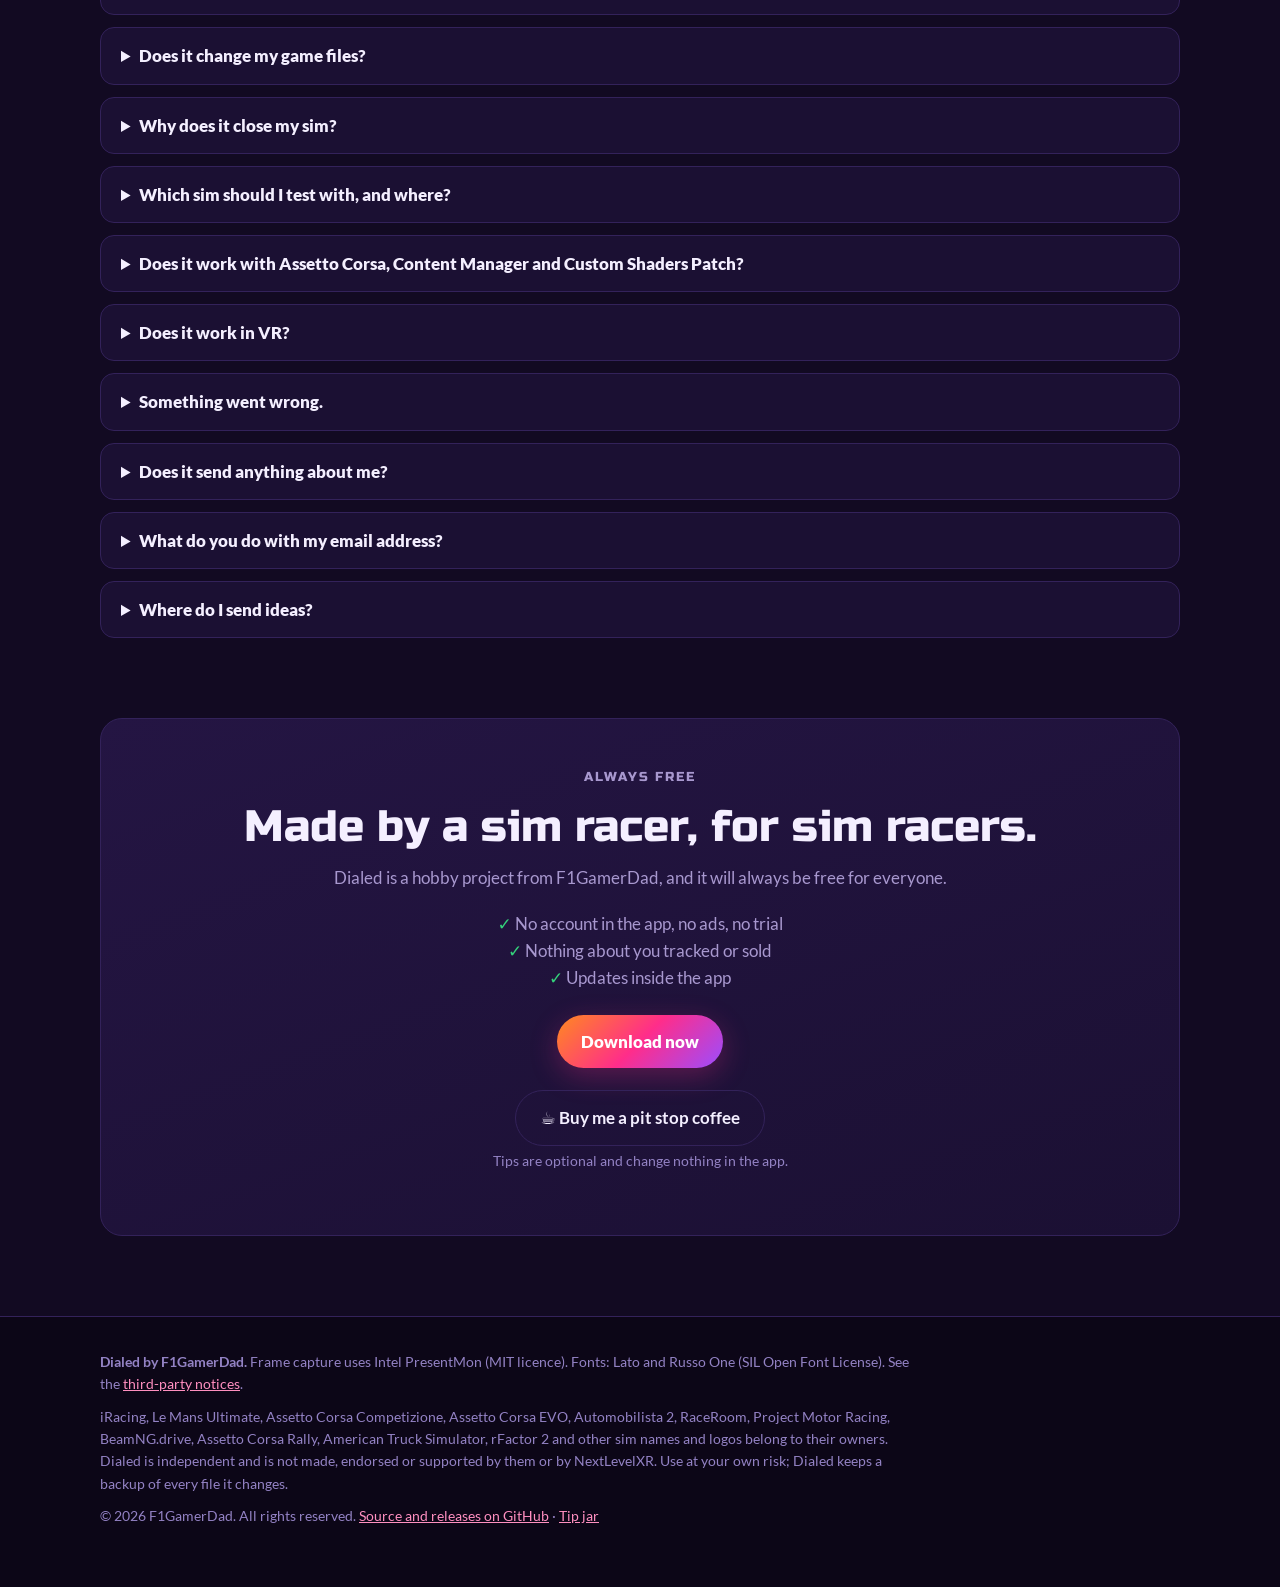
==== commit c38db85c: "Website and app: drop the BETA badge, rebuild the AC Rally logo Co-Authored-By: Claude Sonnet 5.5 <n" ====
--- a/docs/index.html
+++ b/docs/index.html
@@ -44,7 +44,6 @@
 /* hero */
 .hero { padding:72px 0 36px; }
 .hero h1 { font-size:clamp(64px,13vw,128px); background:var(--grad); -webkit-background-clip:text; background-clip:text; color:transparent; display:inline-block; letter-spacing:-.01em; }
-.beta { font-family:"Russo One"; font-size:15px; background:var(--pink); color:#fff; padding:3px 10px; border-radius:8px; vertical-align:top; margin-left:8px; transform:rotate(6deg); display:inline-block; }
 .tag { font-family:"Russo One"; font-size:clamp(22px,3.4vw,32px); margin:8px 0 16px; }
 .tag span { background:var(--grad); -webkit-background-clip:text; background-clip:text; color:transparent; }
 .lead { color:var(--muted); max-width:680px; font-size:19px; } .lead b { color:var(--text); }
@@ -114,7 +113,7 @@
 
 <header class="hero" id="top"><div class="wrap">
   <p class="eyebrow">Sim graphics optimiser by F1GamerDad</p>
-  <h1>Dialed</h1><span class="beta">BETA</span>
+  <h1>Dialed</h1>
   <p class="tag">Your PC, <span>measured.</span> Your settings, <span>dialed.</span></p>
   <p class="lead">Drive a few laps while Dialed records your frame times. It reads your sim's graphics settings, works out <b>whether your processor, graphics card or graphics memory is holding you back</b>, and gives you a short list of changes to make first, with the biggest gain for the least visual cost.</p>
   <div class="cta">
